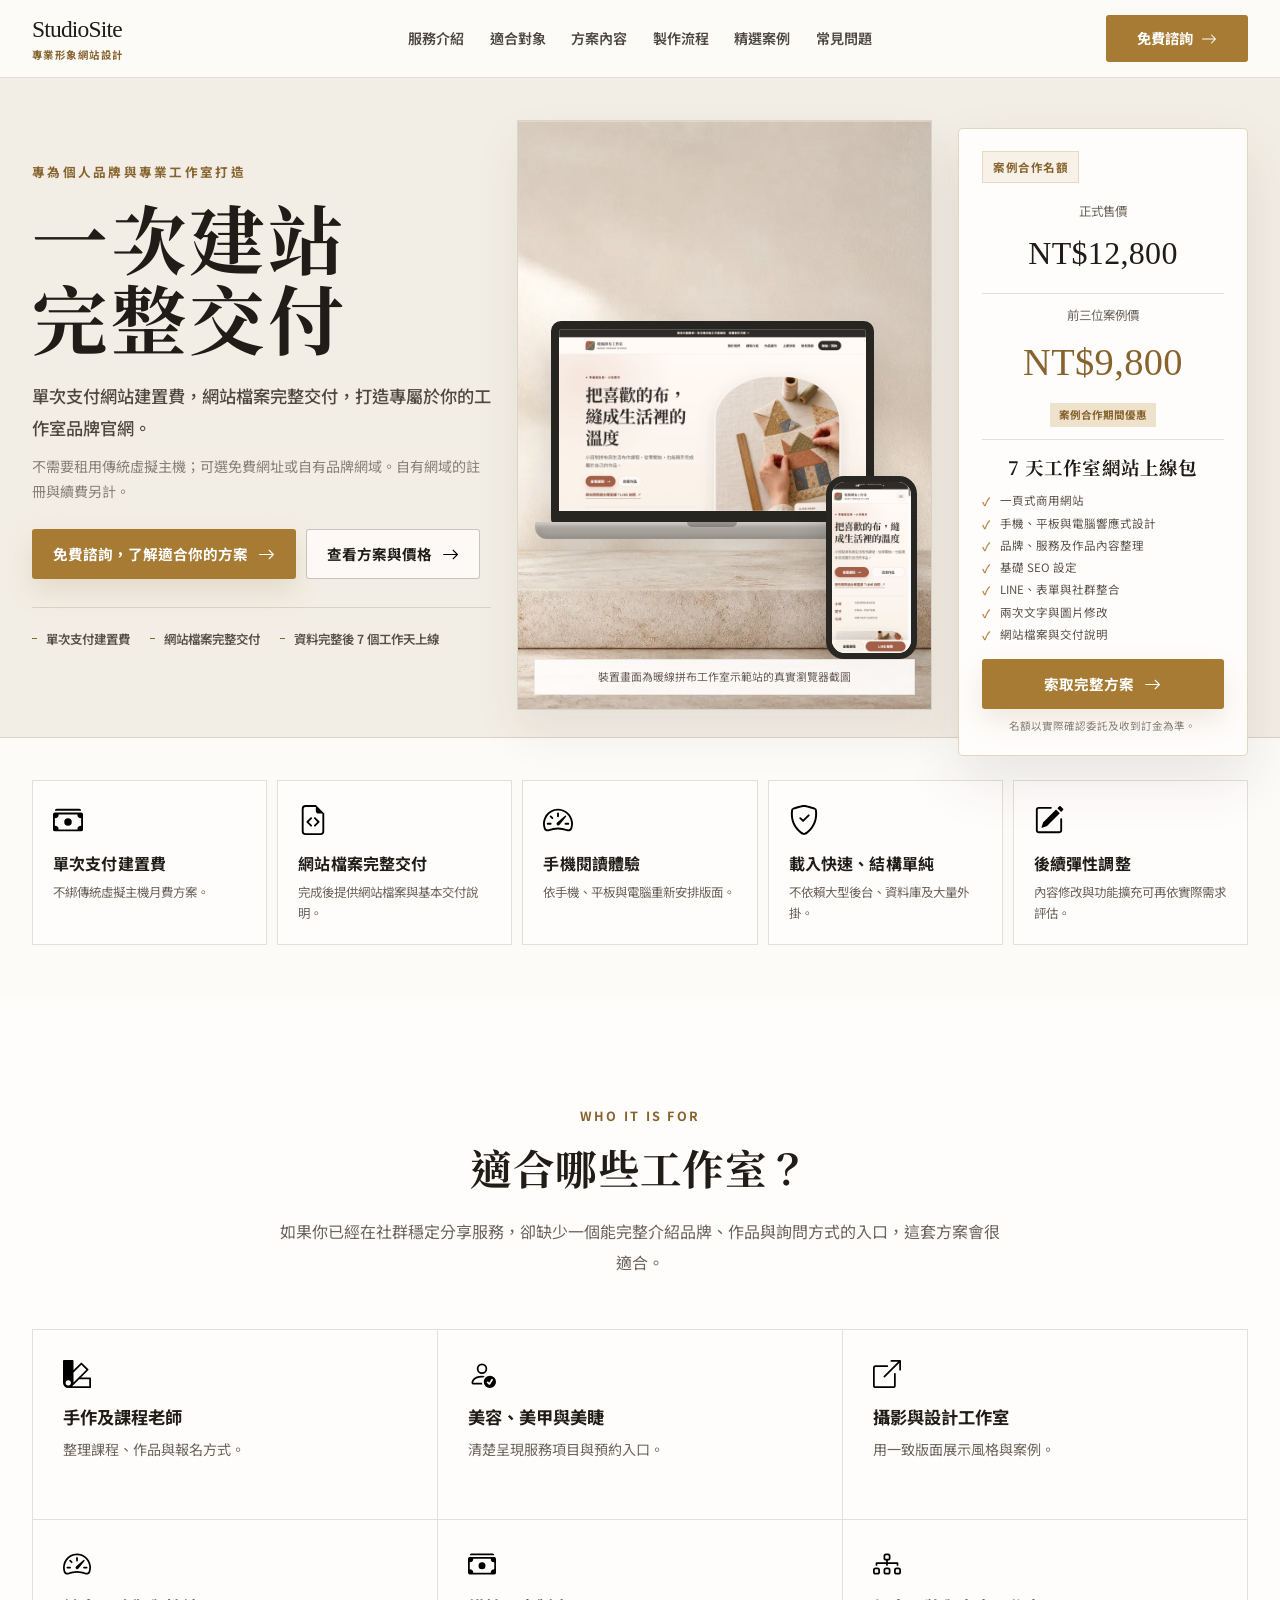
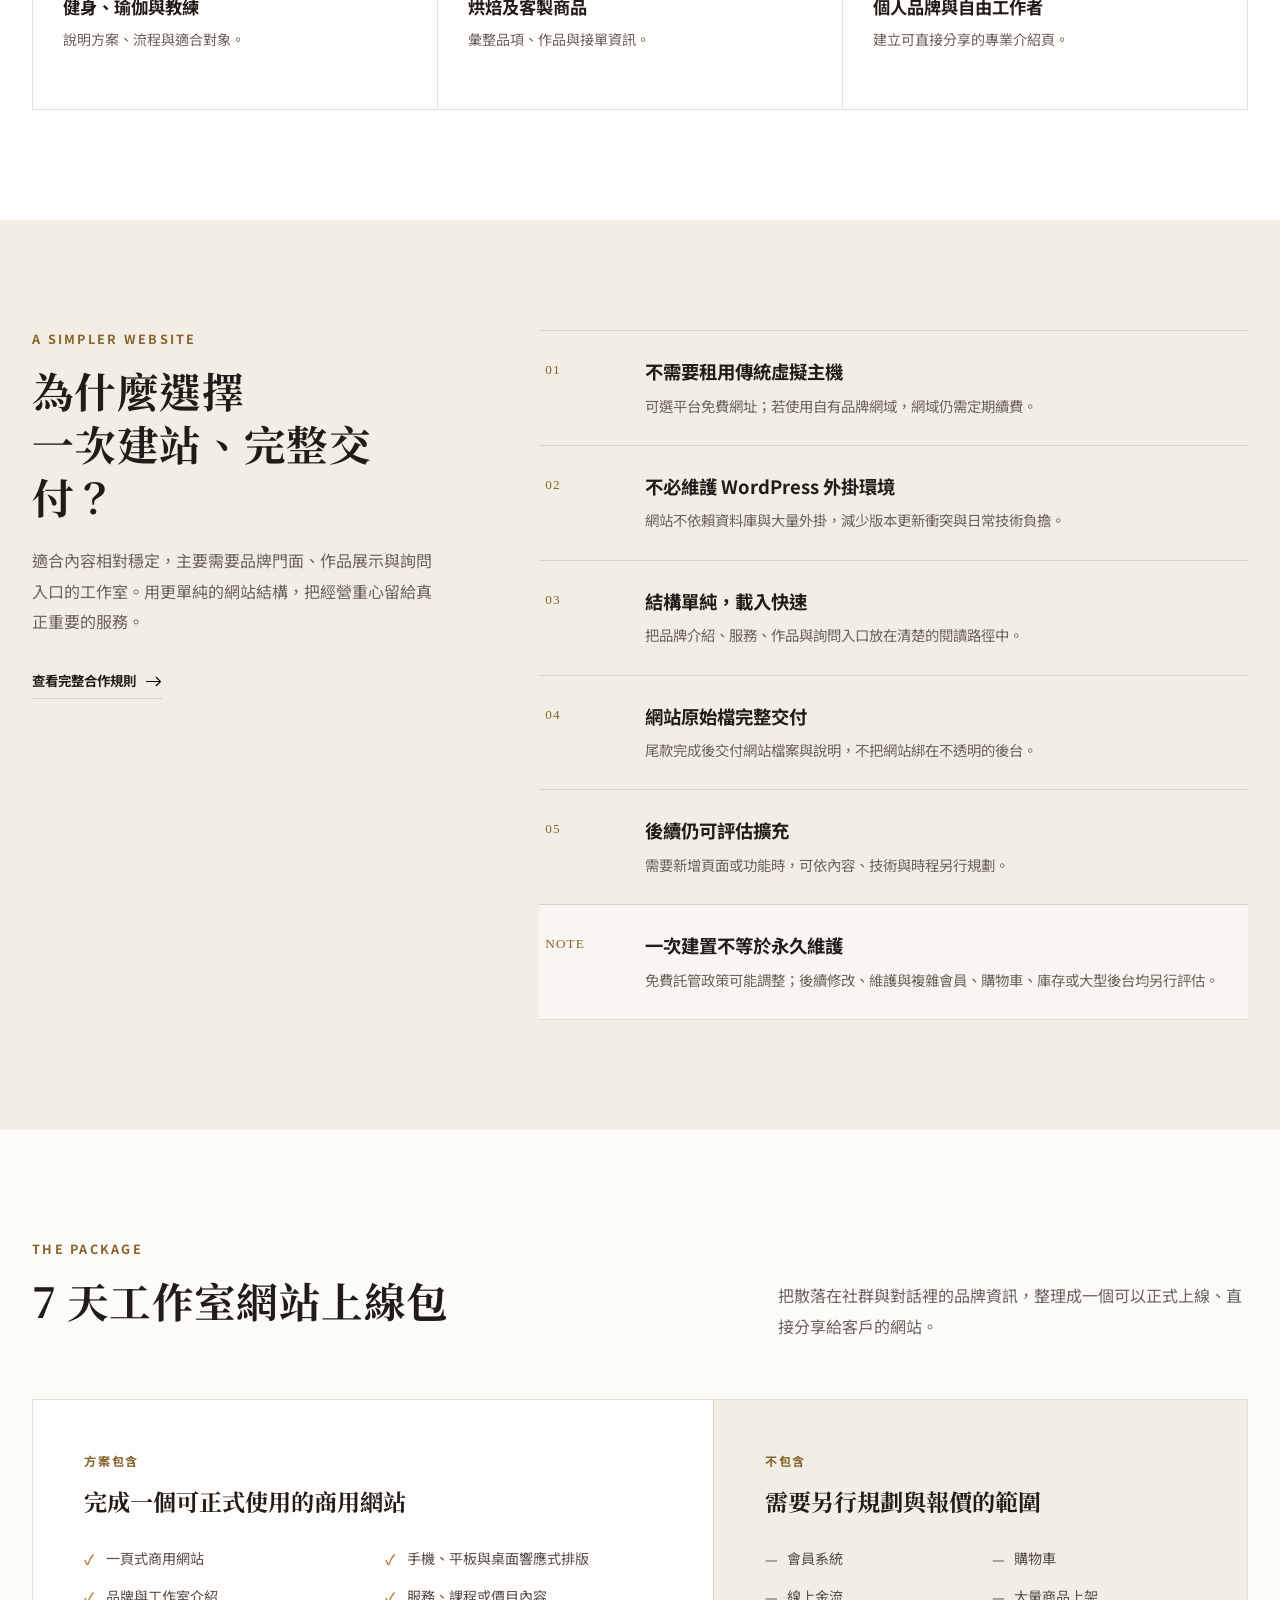
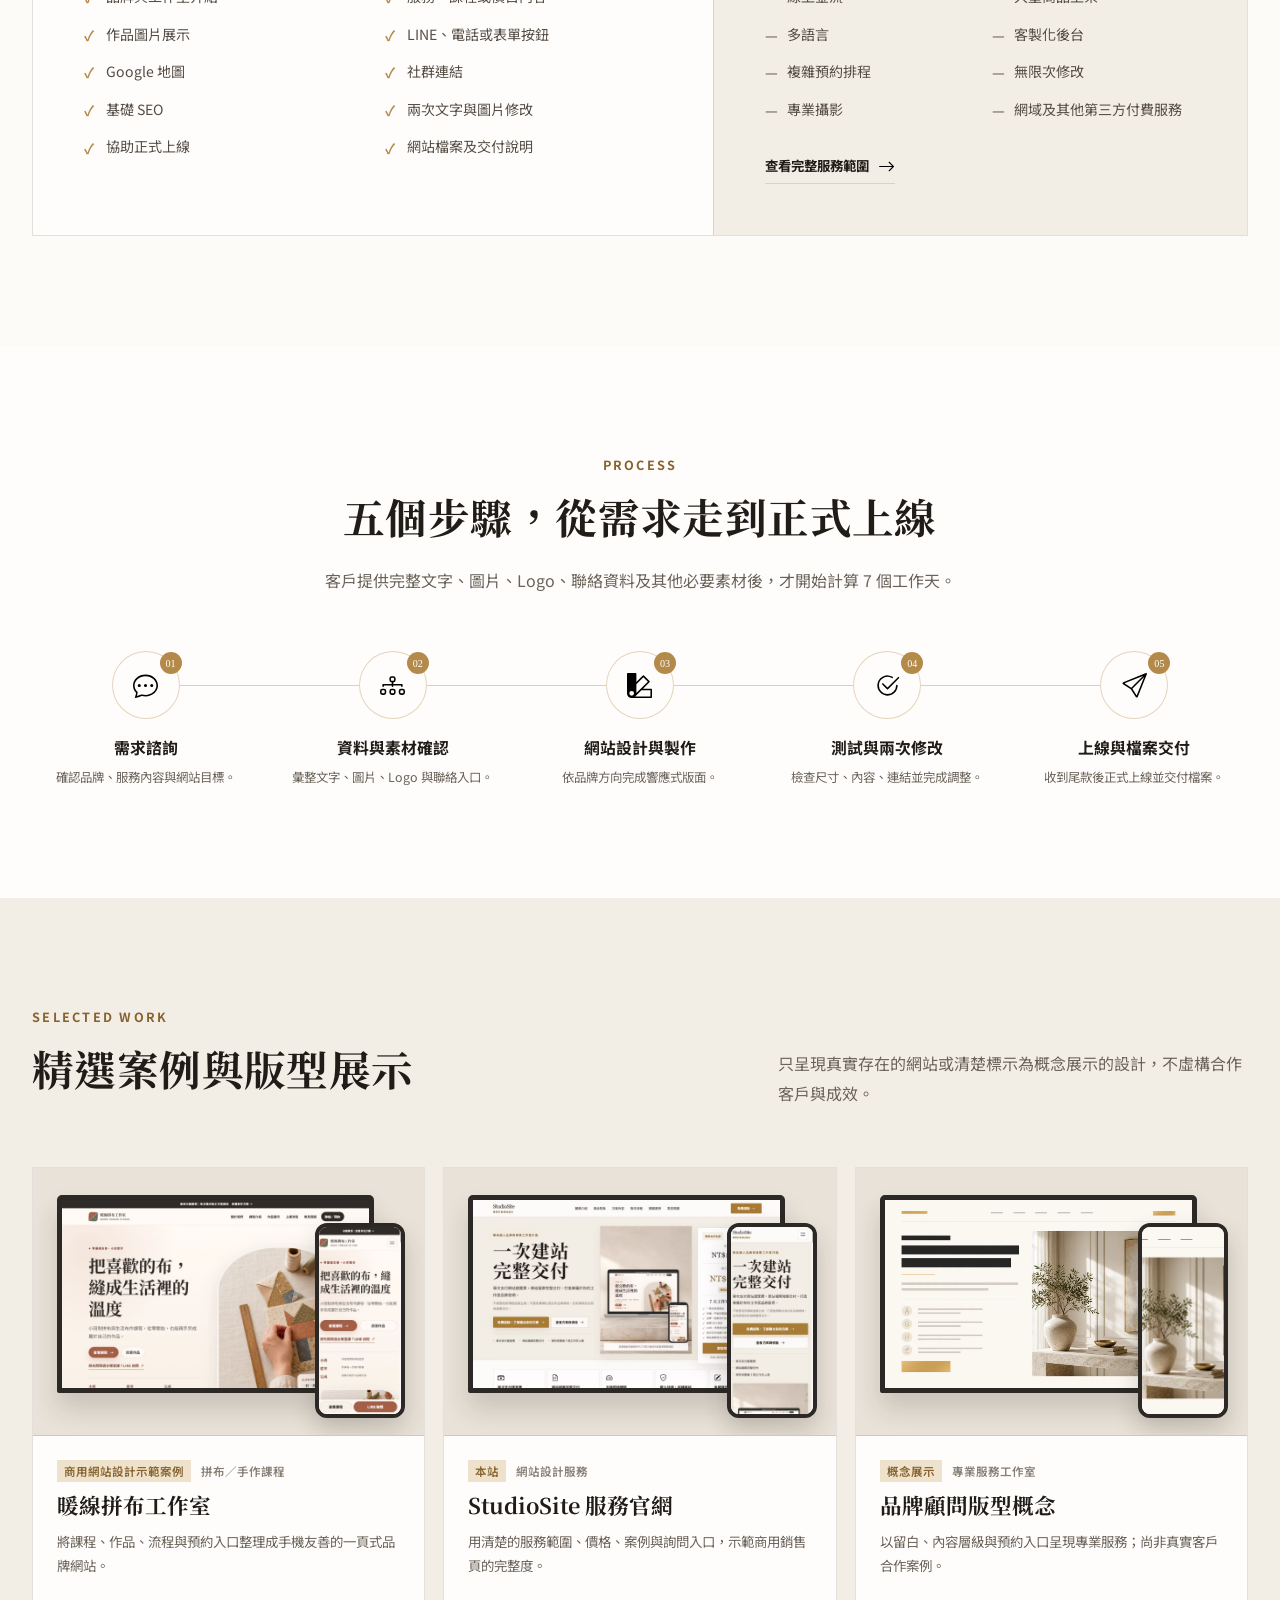
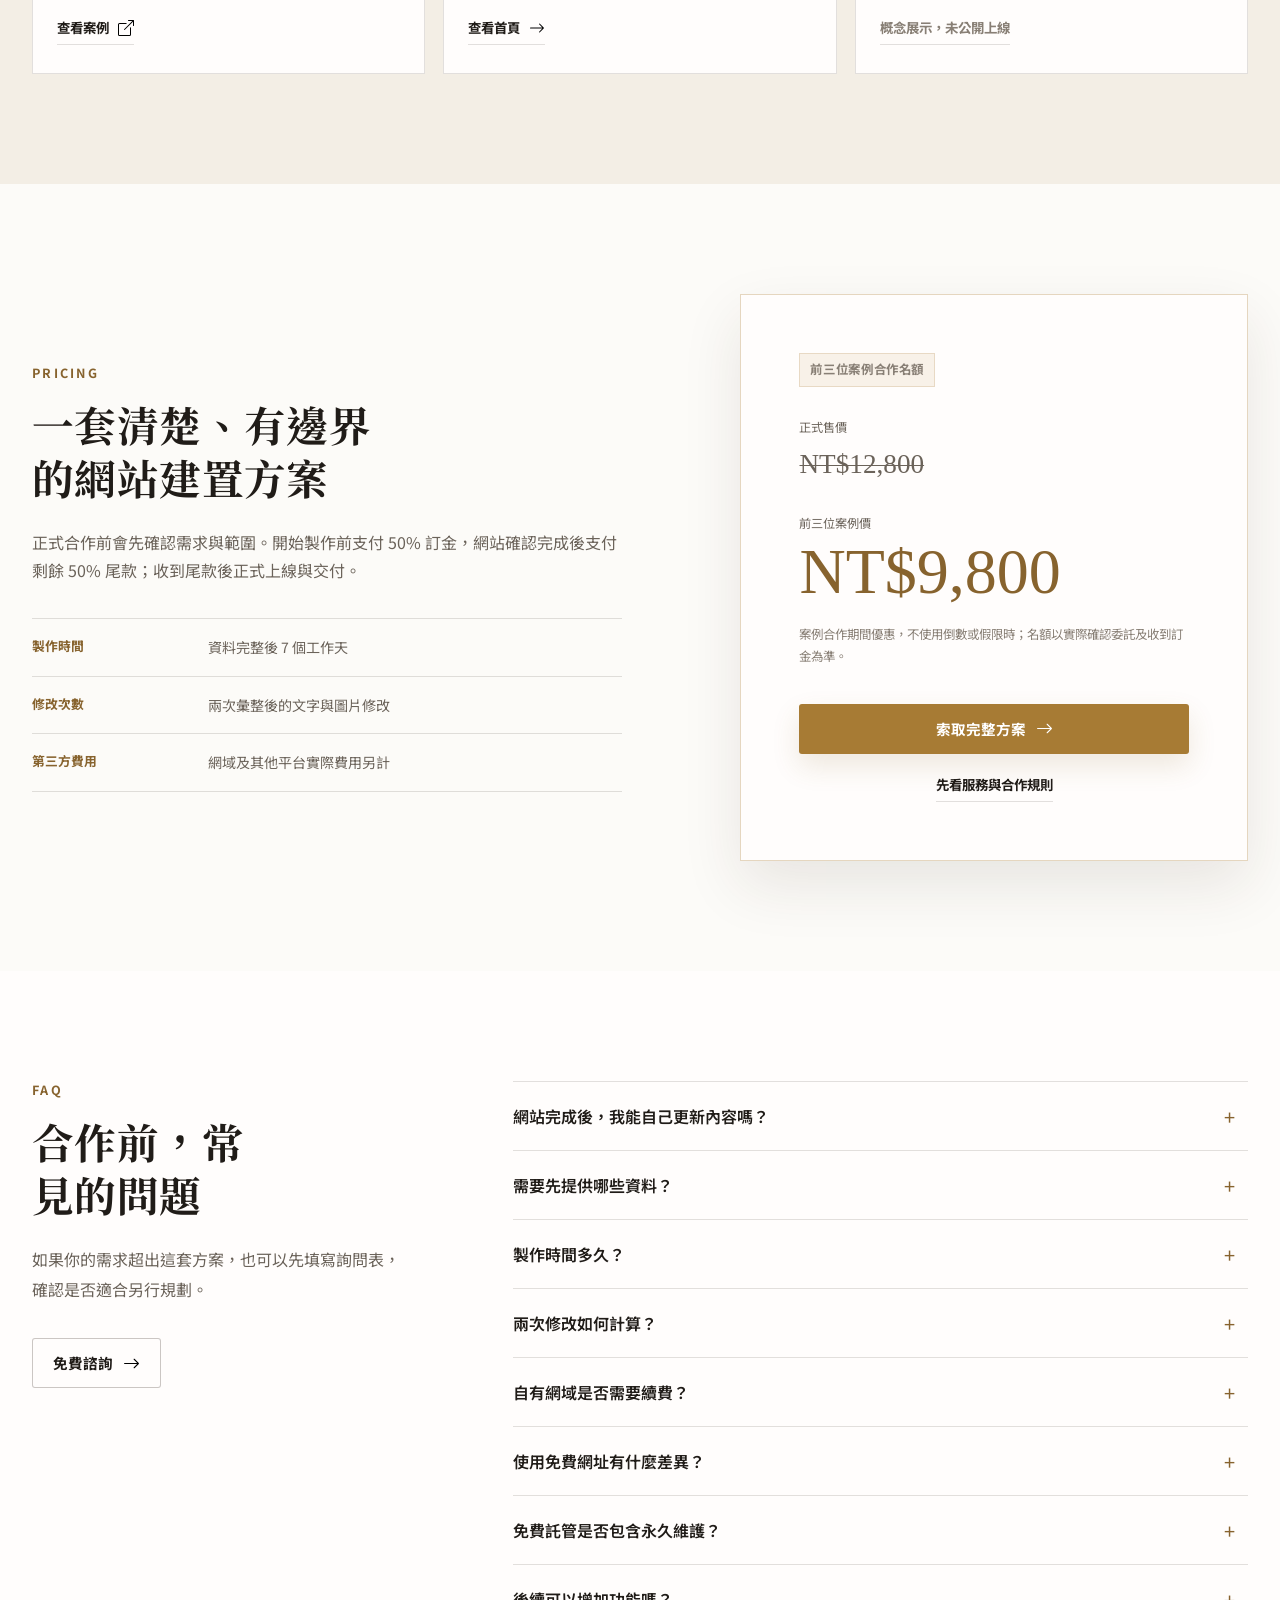
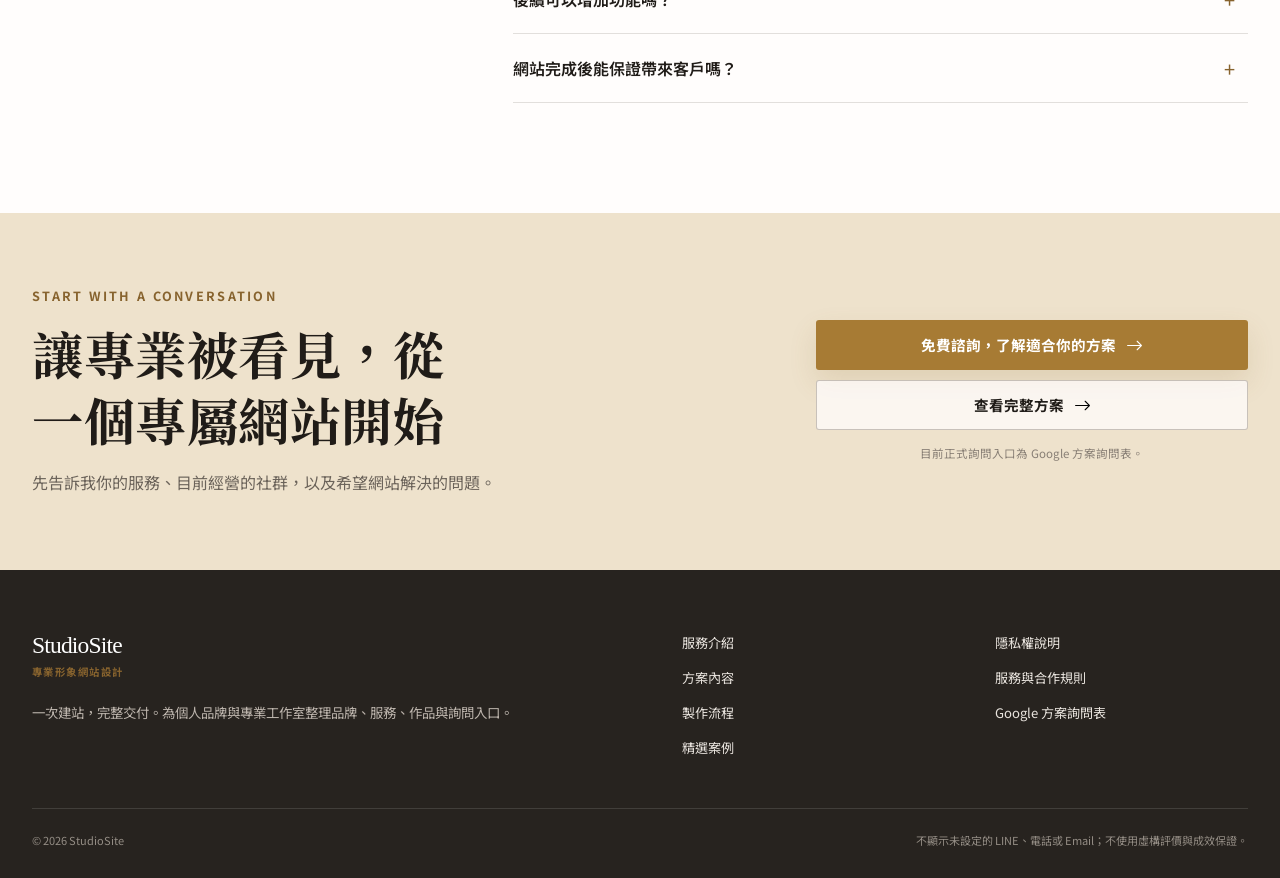
==== index.html @ d6de7cef "重製 StudioSite v2 銷售頁視覺與文案" ====
<!doctype html>
<html lang="zh-Hant">
<head>
  <meta charset="utf-8">
  <meta name="viewport" content="width=device-width, initial-scale=1">
  <meta name="theme-color" content="#fcfbf8">
  <meta name="description" content="單次支付網站建置費，提供手機友善的一頁式工作室品牌網站、完整網站檔案、基礎 SEO、LINE 與表單整合。">
  <meta name="robots" content="index, follow">
  <meta property="og:type" content="website">
  <meta property="og:locale" content="zh_TW">
  <meta property="og:site_name" content="StudioSite 專業形象網站設計">
  <meta property="og:title" content="一次建站，完整交付｜工作室品牌網站製作">
  <meta property="og:description" content="單次支付網站建置費，提供手機友善的一頁式工作室品牌網站、完整網站檔案、基礎 SEO、LINE 與表單整合。">
  <meta property="og:url" content="https://gavin1424.github.io/">
  <meta property="og:image" content="https://gavin1424.github.io/assets/service-og.webp">
  <meta property="og:image:alt" content="StudioSite 一次建站、完整交付的工作室品牌網站製作方案">
  <meta name="twitter:card" content="summary_large_image">
  <meta name="twitter:title" content="一次建站，完整交付｜工作室品牌網站製作">
  <meta name="twitter:description" content="手機友善的一頁式工作室品牌網站，包含完整網站檔案、基礎 SEO、LINE 與表單整合。">
  <meta name="twitter:image" content="https://gavin1424.github.io/assets/service-og.webp">
  <link rel="canonical" href="https://gavin1424.github.io/">
  <link rel="icon" href="favicon.svg" type="image/svg+xml">
  <link rel="preconnect" href="https://fonts.googleapis.com">
  <link rel="preconnect" href="https://fonts.gstatic.com" crossorigin>
  <link href="https://fonts.googleapis.com/css2?family=Noto+Sans+TC:wght@400;500;600;700&family=Noto+Serif+TC:wght@600;700;800&display=swap" rel="stylesheet">
  <script>document.documentElement.classList.add("js");</script>
  <link rel="stylesheet" href="styles.css">
  <title>一次建站，完整交付｜工作室品牌網站製作</title>
  <script type="application/ld+json" data-structured-data>
  {
    "@context": "https://schema.org",
    "@type": "Service",
    "name": "7 天工作室網站上線包",
    "url": "https://gavin1424.github.io/",
    "description": "單次支付網站建置費，提供手機友善的一頁式工作室品牌網站、完整網站檔案、基礎 SEO、LINE 與表單整合。",
    "areaServed": "TW",
    "provider": {
      "@type": "Organization",
      "name": "StudioSite"
    },
    "offers": [
      {
        "@type": "Offer",
        "priceCurrency": "TWD",
        "price": "12800",
        "description": "正式售價"
      },
      {
        "@type": "Offer",
        "priceCurrency": "TWD",
        "price": "9800",
        "description": "前三位案例合作價，名額以實際確認委託及收到訂金為準"
      }
    ]
  }
  </script>
</head>
<body class="service-page" data-page="service">
  <a class="skip-link" href="#main-content">跳到主要內容</a>

  <header class="site-header" data-site-header>
    <div class="container header-inner">
      <a class="wordmark" href="#top" aria-label="StudioSite 首頁">
        <strong>StudioSite</strong>
        <span>專業形象網站設計</span>
      </a>

      <button class="menu-toggle" type="button" aria-expanded="false" aria-controls="site-menu" data-menu-toggle>
        <span class="menu-icon" aria-hidden="true"><i></i><i></i><i></i></span>
        <span class="sr-only">開啟選單</span>
      </button>

      <nav class="site-nav" id="site-menu" aria-label="主要導覽" data-site-menu>
        <a href="#service">服務介紹</a>
        <a href="#fit">適合對象</a>
        <a href="#package">方案內容</a>
        <a href="#process">製作流程</a>
        <a href="#cases">精選案例</a>
        <a href="#faq">常見問題</a>
        <a class="nav-menu-contact" href="#" data-service-contact>免費諮詢</a>
      </nav>

      <a class="nav-contact" href="#" data-service-contact>
        免費諮詢
        <img src="assets/icons/arrow-right.svg" alt="" width="16" height="16" aria-hidden="true">
      </a>
    </div>
  </header>

  <main id="main-content">
    <section class="hero" id="top" aria-labelledby="hero-title">
      <div class="container hero-grid">
        <div class="hero-copy">
          <p class="eyebrow reveal hero-sequence" style="--delay: 40ms">專為個人品牌與專業工作室打造</p>
          <h1 id="hero-title" class="reveal hero-sequence" style="--delay: 120ms">
            一次建站<br>
            完整交付
          </h1>
          <p class="hero-lead reveal hero-sequence" style="--delay: 200ms">
            單次支付網站建置費，網站檔案完整交付，打造專屬於你的工作室品牌官網。
          </p>
          <p class="hero-note reveal hero-sequence" style="--delay: 240ms">
            不需要租用傳統虛擬主機；可選免費網址或自有品牌網域。自有網域的註冊與續費另計。
          </p>
          <div class="hero-actions reveal hero-sequence" style="--delay: 300ms">
            <a class="button button-primary" href="#" data-service-contact>
              免費諮詢，了解適合你的方案
              <img src="assets/icons/arrow-right.svg" alt="" width="17" height="17" aria-hidden="true">
            </a>
            <a class="button button-secondary" href="#pricing">
              查看方案與價格
              <img src="assets/icons/arrow-right.svg" alt="" width="17" height="17" aria-hidden="true">
            </a>
          </div>
          <ul class="hero-points reveal hero-sequence" style="--delay: 360ms" aria-label="方案重點">
            <li>單次支付建置費</li>
            <li>網站檔案完整交付</li>
            <li>資料完整後 7 個工作天上線</li>
          </ul>
        </div>

        <figure class="hero-visual reveal hero-visual-enter" data-parallax>
          <img
            class="hero-scene"
            src="assets/hero-scene-v2.webp"
            alt=""
            width="1536"
            height="1024"
            fetchpriority="high"
            decoding="async"
            aria-hidden="true"
          >
          <div class="device-stage" aria-label="暖線拼布工作室示範網站的桌面與手機畫面">
            <div class="laptop" aria-hidden="true">
              <div class="laptop-screen">
                <img src="assets/warm-thread-desktop.webp" alt="" width="1440" height="900" decoding="async">
              </div>
              <div class="laptop-base"></div>
            </div>
            <div class="phone" aria-hidden="true">
              <div class="phone-screen">
                <img src="assets/warm-thread-mobile.webp" alt="" width="390" height="844" decoding="async">
              </div>
            </div>
          </div>
          <figcaption>裝置畫面為暖線拼布工作室示範站的真實瀏覽器截圖</figcaption>
        </figure>

        <aside class="price-card reveal price-card-enter" aria-labelledby="hero-price-title">
          <p class="price-badge">案例合作名額</p>
          <div class="formal-price">
            <span>正式售價</span>
            <strong data-config="service.formalPrice">NT$12,800</strong>
          </div>
          <div class="case-price">
            <span>前三位案例價</span>
            <strong data-config="service.casePrice">NT$9,800</strong>
            <small>案例合作期間優惠</small>
          </div>
          <h2 id="hero-price-title">7 天工作室網站上線包</h2>
          <ul class="price-features">
            <li>一頁式商用網站</li>
            <li>手機、平板與電腦響應式設計</li>
            <li>品牌、服務及作品內容整理</li>
            <li>基礎 SEO 設定</li>
            <li>LINE、表單與社群整合</li>
            <li>兩次文字與圖片修改</li>
            <li>網站檔案與交付說明</li>
          </ul>
          <a class="button button-primary button-full" href="#" data-service-contact>
            索取完整方案
            <img src="assets/icons/arrow-right.svg" alt="" width="17" height="17" aria-hidden="true">
          </a>
          <p class="price-note">名額以實際確認委託及收到訂金為準。</p>
        </aside>
      </div>
    </section>

    <section class="advantages" aria-labelledby="advantages-title">
      <div class="container">
        <div class="visually-hidden" id="advantages-title">五項服務優勢</div>
        <div class="advantage-grid">
          <article class="advantage reveal" style="--delay: 0ms">
            <img src="assets/icons/cash-stack.svg" alt="" width="30" height="30" aria-hidden="true">
            <h2>單次支付建置費</h2>
            <p>不綁傳統虛擬主機月費方案。</p>
          </article>
          <article class="advantage reveal" style="--delay: 60ms">
            <img src="assets/icons/file-earmark-code.svg" alt="" width="30" height="30" aria-hidden="true">
            <h2>網站檔案完整交付</h2>
            <p>完成後提供網站檔案與基本交付說明。</p>
          </article>
          <article class="advantage reveal" style="--delay: 120ms">
            <img src="assets/icons/speedometer2.svg" alt="" width="30" height="30" aria-hidden="true">
            <h2>手機閱讀體驗</h2>
            <p>依手機、平板與電腦重新安排版面。</p>
          </article>
          <article class="advantage reveal" style="--delay: 180ms">
            <img src="assets/icons/shield-check.svg" alt="" width="30" height="30" aria-hidden="true">
            <h2>載入快速、結構單純</h2>
            <p>不依賴大型後台、資料庫及大量外掛。</p>
          </article>
          <article class="advantage reveal" style="--delay: 240ms">
            <img src="assets/icons/pencil-square.svg" alt="" width="30" height="30" aria-hidden="true">
            <h2>後續彈性調整</h2>
            <p>內容修改與功能擴充可再依實際需求評估。</p>
          </article>
        </div>
      </div>
    </section>

    <section class="section fit-section" id="fit" aria-labelledby="fit-title">
      <div class="container">
        <div class="section-heading centered reveal">
          <p class="eyebrow">WHO IT IS FOR</p>
          <h2 id="fit-title">適合哪些工作室？</h2>
          <p>如果你已經在社群穩定分享服務，卻缺少一個能完整介紹品牌、作品與詢問方式的入口，這套方案會很適合。</p>
        </div>
        <div class="fit-grid">
          <article class="fit-item reveal">
            <img src="assets/icons/palette2.svg" alt="" width="28" height="28" aria-hidden="true">
            <h3>手作及課程老師</h3>
            <p>整理課程、作品與報名方式。</p>
          </article>
          <article class="fit-item reveal">
            <img src="assets/icons/person-check.svg" alt="" width="28" height="28" aria-hidden="true">
            <h3>美容、美甲與美睫</h3>
            <p>清楚呈現服務項目與預約入口。</p>
          </article>
          <article class="fit-item reveal">
            <img src="assets/icons/box-arrow-up-right.svg" alt="" width="28" height="28" aria-hidden="true">
            <h3>攝影與設計工作室</h3>
            <p>用一致版面展示風格與案例。</p>
          </article>
          <article class="fit-item reveal">
            <img src="assets/icons/speedometer2.svg" alt="" width="28" height="28" aria-hidden="true">
            <h3>健身、瑜伽與教練</h3>
            <p>說明方案、流程與適合對象。</p>
          </article>
          <article class="fit-item reveal">
            <img src="assets/icons/cash-stack.svg" alt="" width="28" height="28" aria-hidden="true">
            <h3>烘焙及客製商品</h3>
            <p>彙整品項、作品與接單資訊。</p>
          </article>
          <article class="fit-item reveal">
            <img src="assets/icons/diagram-3.svg" alt="" width="28" height="28" aria-hidden="true">
            <h3>個人品牌與自由工作者</h3>
            <p>建立可直接分享的專業介紹頁。</p>
          </article>
        </div>
      </div>
    </section>

    <section class="section why-section" id="service" aria-labelledby="why-title">
      <div class="container why-layout">
        <div class="section-heading reveal">
          <p class="eyebrow">A SIMPLER WEBSITE</p>
          <h2 id="why-title">為什麼選擇<br>一次建站、完整交付？</h2>
          <p>適合內容相對穩定，主要需要品牌門面、作品展示與詢問入口的工作室。用更單純的網站結構，把經營重心留給真正重要的服務。</p>
          <a class="text-link" href="service-rules.html">
            查看完整合作規則
            <img src="assets/icons/arrow-right.svg" alt="" width="17" height="17" aria-hidden="true">
          </a>
        </div>
        <div class="reason-list">
          <article class="reason-item reveal">
            <span>01</span>
            <div><h3>不需要租用傳統虛擬主機</h3><p>可選平台免費網址；若使用自有品牌網域，網域仍需定期續費。</p></div>
          </article>
          <article class="reason-item reveal">
            <span>02</span>
            <div><h3>不必維護 WordPress 外掛環境</h3><p>網站不依賴資料庫與大量外掛，減少版本更新衝突與日常技術負擔。</p></div>
          </article>
          <article class="reason-item reveal">
            <span>03</span>
            <div><h3>結構單純，載入快速</h3><p>把品牌介紹、服務、作品與詢問入口放在清楚的閱讀路徑中。</p></div>
          </article>
          <article class="reason-item reveal">
            <span>04</span>
            <div><h3>網站原始檔完整交付</h3><p>尾款完成後交付網站檔案與說明，不把網站綁在不透明的後台。</p></div>
          </article>
          <article class="reason-item reveal">
            <span>05</span>
            <div><h3>後續仍可評估擴充</h3><p>需要新增頁面或功能時，可依內容、技術與時程另行規劃。</p></div>
          </article>
          <article class="reason-item reason-caveat reveal">
            <span>NOTE</span>
            <div><h3>一次建置不等於永久維護</h3><p>免費託管政策可能調整；後續修改、維護與複雜會員、購物車、庫存或大型後台均另行評估。</p></div>
          </article>
        </div>
      </div>
    </section>

    <section class="section package-section" id="package" aria-labelledby="package-title">
      <div class="container">
        <div class="section-heading-row">
          <div class="reveal">
            <p class="eyebrow">THE PACKAGE</p>
            <h2 id="package-title">7 天工作室網站上線包</h2>
          </div>
          <p class="reveal">把散落在社群與對話裡的品牌資訊，整理成一個可以正式上線、直接分享給客戶的網站。</p>
        </div>

        <div class="scope-grid">
          <article class="scope-panel included reveal">
            <p class="scope-kicker">方案包含</p>
            <h3>完成一個可正式使用的商用網站</h3>
            <ul class="scope-list">
              <li>一頁式商用網站</li>
              <li>手機、平板與桌面響應式排版</li>
              <li>品牌與工作室介紹</li>
              <li>服務、課程或價目內容</li>
              <li>作品圖片展示</li>
              <li>LINE、電話或表單按鈕</li>
              <li>Google 地圖</li>
              <li>社群連結</li>
              <li>基礎 SEO</li>
              <li>兩次文字與圖片修改</li>
              <li>協助正式上線</li>
              <li>網站檔案及交付說明</li>
            </ul>
          </article>
          <article class="scope-panel excluded reveal">
            <p class="scope-kicker">不包含</p>
            <h3>需要另行規劃與報價的範圍</h3>
            <ul class="scope-list">
              <li>會員系統</li>
              <li>購物車</li>
              <li>線上金流</li>
              <li>大量商品上架</li>
              <li>多語言</li>
              <li>客製化後台</li>
              <li>複雜預約排程</li>
              <li>無限次修改</li>
              <li>專業攝影</li>
              <li>網域及其他第三方付費服務</li>
            </ul>
            <a class="text-link" href="service-rules.html">
              查看完整服務範圍
              <img src="assets/icons/arrow-right.svg" alt="" width="17" height="17" aria-hidden="true">
            </a>
          </article>
        </div>
      </div>
    </section>

    <section class="section process-section" id="process" aria-labelledby="process-title">
      <div class="container">
        <div class="section-heading centered reveal">
          <p class="eyebrow">PROCESS</p>
          <h2 id="process-title">五個步驟，從需求走到正式上線</h2>
          <p>客戶提供完整文字、圖片、Logo、聯絡資料及其他必要素材後，才開始計算 7 個工作天。</p>
        </div>
        <ol class="process-list">
          <li class="reveal" style="--delay: 0ms">
            <div class="step-mark"><span>01</span><img src="assets/icons/chat-dots.svg" alt="" width="25" height="25" aria-hidden="true"></div>
            <h3>需求諮詢</h3>
            <p>確認品牌、服務內容與網站目標。</p>
          </li>
          <li class="reveal" style="--delay: 70ms">
            <div class="step-mark"><span>02</span><img src="assets/icons/diagram-3.svg" alt="" width="25" height="25" aria-hidden="true"></div>
            <h3>資料與素材確認</h3>
            <p>彙整文字、圖片、Logo 與聯絡入口。</p>
          </li>
          <li class="reveal" style="--delay: 140ms">
            <div class="step-mark"><span>03</span><img src="assets/icons/palette2.svg" alt="" width="25" height="25" aria-hidden="true"></div>
            <h3>網站設計與製作</h3>
            <p>依品牌方向完成響應式版面。</p>
          </li>
          <li class="reveal" style="--delay: 210ms">
            <div class="step-mark"><span>04</span><img src="assets/icons/check2-circle.svg" alt="" width="25" height="25" aria-hidden="true"></div>
            <h3>測試與兩次修改</h3>
            <p>檢查尺寸、內容、連結並完成調整。</p>
          </li>
          <li class="reveal" style="--delay: 280ms">
            <div class="step-mark"><span>05</span><img src="assets/icons/send.svg" alt="" width="25" height="25" aria-hidden="true"></div>
            <h3>上線與檔案交付</h3>
            <p>收到尾款後正式上線並交付檔案。</p>
          </li>
        </ol>
      </div>
    </section>

    <section class="section cases-section" id="cases" aria-labelledby="cases-title">
      <div class="container">
        <div class="section-heading-row">
          <div class="reveal">
            <p class="eyebrow">SELECTED WORK</p>
            <h2 id="cases-title">精選案例與版型展示</h2>
          </div>
          <p class="reveal">只呈現真實存在的網站或清楚標示為概念展示的設計，不虛構合作客戶與成效。</p>
        </div>
        <div class="case-grid">
          <article class="case-card reveal">
            <a class="case-media" href="https://gavin1424.github.io/warm-thread-patchwork-demo/" target="_blank" rel="noopener" aria-label="查看暖線拼布工作室示範網站">
              <span class="case-desktop">
                <img src="assets/warm-thread-desktop.webp" alt="暖線拼布工作室示範網站桌面首頁" width="1440" height="900" loading="lazy" decoding="async">
              </span>
              <span class="case-phone">
                <img src="assets/warm-thread-mobile.webp" alt="暖線拼布工作室示範網站手機首頁" width="390" height="844" loading="lazy" decoding="async">
              </span>
            </a>
            <div class="case-copy">
              <p><span>商用網站設計示範案例</span> 拼布／手作課程</p>
              <h3>暖線拼布工作室</h3>
              <p>將課程、作品、流程與預約入口整理成手機友善的一頁式品牌網站。</p>
              <a class="text-link" href="https://gavin1424.github.io/warm-thread-patchwork-demo/" target="_blank" rel="noopener">
                查看案例
                <img src="assets/icons/box-arrow-up-right.svg" alt="" width="16" height="16" aria-hidden="true">
              </a>
            </div>
          </article>

          <article class="case-card reveal" style="--delay: 80ms">
            <a class="case-media" href="#top" aria-label="返回 StudioSite 首頁">
              <span class="case-desktop">
                <img src="assets/case-studiosite-desktop.webp" alt="StudioSite 網站製作服務頁桌面首頁" width="1440" height="900" loading="lazy" decoding="async">
              </span>
              <span class="case-phone">
                <img src="assets/case-studiosite-mobile.webp" alt="StudioSite 網站製作服務頁手機首頁" width="390" height="844" loading="lazy" decoding="async">
              </span>
            </a>
            <div class="case-copy">
              <p><span>本站</span> 網站設計服務</p>
              <h3>StudioSite 服務官網</h3>
              <p>用清楚的服務範圍、價格、案例與詢問入口，示範商用銷售頁的完整度。</p>
              <a class="text-link" href="#top">
                查看首頁
                <img src="assets/icons/arrow-right.svg" alt="" width="16" height="16" aria-hidden="true">
              </a>
            </div>
          </article>

          <article class="case-card reveal" style="--delay: 160ms">
            <div class="case-media concept-media" aria-label="專業服務工作室概念展示">
              <span class="case-desktop">
                <img src="assets/case-concept-studio.webp" alt="專業服務工作室概念版型桌面展示" width="1200" height="750" loading="lazy" decoding="async">
              </span>
              <span class="case-phone">
                <img src="assets/case-concept-studio.webp" alt="專業服務工作室概念版型手機構圖展示" width="1200" height="750" loading="lazy" decoding="async">
              </span>
            </div>
            <div class="case-copy">
              <p><span>概念展示</span> 專業服務工作室</p>
              <h3>品牌顧問版型概念</h3>
              <p>以留白、內容層級與預約入口呈現專業服務；尚非真實客戶合作案例。</p>
              <span class="text-link muted-link">概念展示，未公開上線</span>
            </div>
          </article>
        </div>
      </div>
    </section>

    <section class="section pricing-section" id="pricing" aria-labelledby="pricing-title">
      <div class="container pricing-layout">
        <div class="pricing-copy reveal">
          <p class="eyebrow">PRICING</p>
          <h2 id="pricing-title">一套清楚、有邊界的網站建置方案</h2>
          <p>正式合作前會先確認需求與範圍。開始製作前支付 50% 訂金，網站確認完成後支付剩餘 50% 尾款；收到尾款後正式上線與交付。</p>
          <dl class="pricing-facts">
            <div><dt>製作時間</dt><dd>資料完整後 7 個工作天</dd></div>
            <div><dt>修改次數</dt><dd>兩次彙整後的文字與圖片修改</dd></div>
            <div><dt>第三方費用</dt><dd>網域及其他平台實際費用另計</dd></div>
          </dl>
        </div>
        <article class="pricing-card reveal">
          <div>
            <p class="price-badge">前三位案例合作名額</p>
            <span class="pricing-label">正式售價</span>
            <s data-config="service.formalPrice">NT$12,800</s>
            <span class="pricing-label">前三位案例價</span>
            <strong data-config="service.casePrice">NT$9,800</strong>
            <p>案例合作期間優惠，不使用倒數或假限時；名額以實際確認委託及收到訂金為準。</p>
          </div>
          <div class="pricing-actions">
            <a class="button button-primary button-full" href="#" data-service-contact>
              索取完整方案
              <img src="assets/icons/arrow-right.svg" alt="" width="17" height="17" aria-hidden="true">
            </a>
            <a class="text-link" href="service-rules.html">先看服務與合作規則</a>
          </div>
        </article>
      </div>
    </section>

    <section class="section faq-section" id="faq" aria-labelledby="faq-title">
      <div class="container faq-layout">
        <div class="section-heading reveal">
          <p class="eyebrow">FAQ</p>
          <h2 id="faq-title">合作前，常見的問題</h2>
          <p>如果你的需求超出這套方案，也可以先填寫詢問表，確認是否適合另行規劃。</p>
          <a class="button button-secondary" href="#" data-service-contact>
            免費諮詢
            <img src="assets/icons/arrow-right.svg" alt="" width="17" height="17" aria-hidden="true">
          </a>
        </div>
        <div class="faq-list">
          <details class="faq-item reveal">
            <summary><span>網站完成後，我能自己更新內容嗎？</span><span class="faq-symbol" aria-hidden="true">+</span></summary>
            <div class="faq-answer"><p>可以先依更新頻率與內容類型評估。單純文字與圖片會提供基本替換說明；需要代為更新、新增版面或調整功能時，可使用單次修改或維護方案。</p></div>
          </details>
          <details class="faq-item reveal">
            <summary><span>需要先提供哪些資料？</span><span class="faq-symbol" aria-hidden="true">+</span></summary>
            <div class="faq-answer"><p>需要品牌介紹、服務或課程、價格呈現方式、作品圖片、Logo、聯絡方式、社群連結與希望網站解決的問題。資料完整後才開始計算製作期。</p></div>
          </details>
          <details class="faq-item reveal">
            <summary><span>製作時間多久？</span><span class="faq-symbol" aria-hidden="true">+</span></summary>
            <div class="faq-answer"><p>收到完整必要素材後開始計算 7 個工作天。客戶延遲提供或確認資料的時間，不列入製作期限。</p></div>
          </details>
          <details class="faq-item reveal">
            <summary><span>兩次修改如何計算？</span><span class="faq-symbol" aria-hidden="true">+</span></summary>
            <div class="faq-answer"><p>每次由客戶整理並一次提供一份文字與圖片修改清單，完成該批內容後視為一次。新增區塊、改變已確認的網站結構或超過兩次，會另行報價。</p></div>
          </details>
          <details class="faq-item reveal">
            <summary><span>自有網域是否需要續費？</span><span class="faq-symbol" aria-hidden="true">+</span></summary>
            <div class="faq-answer"><p>需要。自有品牌網域屬於第三方服務，仍需依註冊商價格定期續費；費用不包含在網站一次建置費中。</p></div>
          </details>
          <details class="faq-item reveal">
            <summary><span>使用免費網址有什麼差異？</span><span class="faq-symbol" aria-hidden="true">+</span></summary>
            <div class="faq-answer"><p>免費網址不需另外註冊品牌網域，但網址會帶有平台名稱。自有網域較能強化品牌辨識，兩者都能依實際條件串接網站。</p></div>
          </details>
          <details class="faq-item reveal">
            <summary><span>免費託管是否包含永久維護？</span><span class="faq-symbol" aria-hidden="true">+</span></summary>
            <div class="faq-answer"><p>不包含。免費託管是平台提供的服務方式，不等於永久維護、免費修改或永遠不會停機；平台政策變更與後續維護會另行評估。</p></div>
          </details>
          <details class="faq-item reveal">
            <summary><span>後續可以增加功能嗎？</span><span class="faq-symbol" aria-hidden="true">+</span></summary>
            <div class="faq-answer"><p>可以另行評估。新增頁面、預約功能、會員、購物車、金流或客製後台都需要重新確認技術、費用與時程。</p></div>
          </details>
          <details class="faq-item reveal">
            <summary><span>網站完成後能保證帶來客戶嗎？</span><span class="faq-symbol" aria-hidden="true">+</span></summary>
            <div class="faq-answer"><p>不能保證。網站能讓資訊更清楚、提升專業度並提供穩定詢問入口；實際成效仍會受到服務內容、曝光、價格、口碑與持續經營影響。</p></div>
          </details>
        </div>
      </div>
    </section>

    <section class="final-cta" id="about" aria-labelledby="cta-title">
      <div class="container final-cta-inner reveal">
        <div>
          <p class="eyebrow">START WITH A CONVERSATION</p>
          <h2 id="cta-title">讓專業被看見，從一個專屬網站開始</h2>
          <p>先告訴我你的服務、目前經營的社群，以及希望網站解決的問題。</p>
        </div>
        <div class="final-cta-actions">
          <a class="button button-primary" href="#" data-service-contact>
            免費諮詢，了解適合你的方案
            <img src="assets/icons/arrow-right.svg" alt="" width="17" height="17" aria-hidden="true">
          </a>
          <a class="button button-secondary" href="#package">
            查看完整方案
            <img src="assets/icons/arrow-right.svg" alt="" width="17" height="17" aria-hidden="true">
          </a>
          <small>目前正式詢問入口為 Google 方案詢問表。</small>
        </div>
      </div>
    </section>
  </main>

  <footer class="site-footer">
    <div class="container footer-grid">
      <div>
        <a class="wordmark footer-wordmark" href="#top">
          <strong>StudioSite</strong>
          <span>專業形象網站設計</span>
        </a>
        <p>一次建站，完整交付。為個人品牌與專業工作室整理品牌、服務、作品與詢問入口。</p>
      </div>
      <nav aria-label="頁尾導覽">
        <a href="#service">服務介紹</a>
        <a href="#package">方案內容</a>
        <a href="#process">製作流程</a>
        <a href="#cases">精選案例</a>
      </nav>
      <nav aria-label="合作資訊">
        <a href="privacy.html">隱私權說明</a>
        <a href="service-rules.html">服務與合作規則</a>
        <a href="#" data-service-contact>Google 方案詢問表</a>
      </nav>
    </div>
    <div class="container footer-bottom">
      <p>© <span data-current-year></span> StudioSite</p>
      <p>不顯示未設定的 LINE、電話或 Email；不使用虛構評價與成效保證。</p>
    </div>
  </footer>

  <a class="mobile-cta is-hidden" href="#" data-service-contact data-mobile-cta>
    免費諮詢
    <img src="assets/icons/arrow-right.svg" alt="" width="16" height="16" aria-hidden="true">
  </a>

  <script src="site-config.js" defer></script>
  <script src="script.js" defer></script>
</body>
</html>
---- styles.css ----
:root {
  --bg: #fcfbf8;
  --bg-soft: #f3eee5;
  --surface: #fffdfc;
  --ink: #201c18;
  --muted: #6b635a;
  --quiet: #887f75;
  --gold: #b38a49;
  --gold-dark: #87632e;
  --cta: #a77b34;
  --cta-hover: #876025;
  --gold-soft: #eee2cc;
  --line: rgba(55, 43, 31, 0.14);
  --shadow: rgba(54, 43, 32, 0.1);
  --shadow-deep: rgba(54, 43, 32, 0.16);
  --serif: "Noto Serif TC", "Songti TC", "PMingLiU", serif;
  --sans: "Noto Sans TC", "PingFang TC", "Microsoft JhengHei", sans-serif;
  --container: 1240px;
  --header-height: 78px;
}

*,
*::before,
*::after {
  box-sizing: border-box;
}

html {
  scroll-behavior: smooth;
  scroll-padding-top: calc(var(--header-height) + 18px);
}

body {
  margin: 0;
  min-width: 320px;
  overflow-x: clip;
  color: var(--ink);
  background: var(--bg);
  font-family: var(--sans);
  font-size: 16px;
  line-height: 1.75;
  text-rendering: optimizeLegibility;
  -webkit-font-smoothing: antialiased;
}

body.menu-open {
  overflow: hidden;
}

img {
  display: block;
  max-width: 100%;
}

a {
  color: inherit;
  text-decoration: none;
}

button,
input,
textarea,
select {
  font: inherit;
}

button {
  color: inherit;
}

h1,
h2,
h3,
p,
ul,
ol,
dl,
dd,
figure {
  margin-top: 0;
}

h1,
h2,
h3 {
  text-wrap: balance;
}

h1,
h2 {
  font-family: var(--serif);
  letter-spacing: 0.01em;
}

h2 {
  font-size: clamp(2rem, 3.25vw, 3.1rem);
  line-height: 1.28;
}

h3 {
  line-height: 1.45;
}

::selection {
  color: #fff;
  background: var(--gold-dark);
}

:focus-visible {
  outline: 3px solid rgba(179, 138, 73, 0.48);
  outline-offset: 4px;
}

.container {
  width: min(calc(100% - 64px), var(--container));
  margin-inline: auto;
}

.section {
  padding-block: 110px;
}

.sr-only,
.visually-hidden {
  position: absolute !important;
  width: 1px !important;
  height: 1px !important;
  padding: 0 !important;
  margin: -1px !important;
  overflow: hidden !important;
  clip: rect(0, 0, 0, 0) !important;
  white-space: nowrap !important;
  border: 0 !important;
}

.skip-link {
  position: fixed;
  z-index: 9999;
  top: 12px;
  left: 12px;
  transform: translateY(-160%);
  padding: 10px 16px;
  color: #fff;
  background: var(--ink);
}

.skip-link:focus {
  transform: translateY(0);
}

.eyebrow {
  margin-bottom: 16px;
  color: var(--gold-dark);
  font-size: 0.79rem;
  font-weight: 700;
  letter-spacing: 0.18em;
  line-height: 1.4;
  text-transform: uppercase;
}

.site-header {
  position: sticky;
  z-index: 1000;
  top: 0;
  height: var(--header-height);
  border-bottom: 1px solid var(--line);
  background: rgba(252, 251, 248, 0.97);
  transition: background 180ms ease, box-shadow 180ms ease, backdrop-filter 180ms ease;
}

.site-header.is-scrolled {
  background: rgba(252, 251, 248, 0.9);
  box-shadow: 0 8px 28px rgba(54, 43, 32, 0.05);
  backdrop-filter: blur(12px);
}

.header-inner {
  display: grid;
  grid-template-columns: minmax(172px, 1fr) auto minmax(172px, 1fr);
  align-items: center;
  height: 100%;
  gap: 28px;
}

.wordmark {
  display: inline-flex;
  flex-direction: column;
  justify-self: start;
  min-width: 150px;
  line-height: 1.08;
}

.wordmark strong {
  font-family: Georgia, "Times New Roman", serif;
  font-size: 1.47rem;
  font-weight: 500;
  letter-spacing: -0.035em;
}

.wordmark span {
  margin-top: 7px;
  color: var(--gold-dark);
  font-size: 0.65rem;
  font-weight: 700;
  letter-spacing: 0.14em;
}

.site-nav {
  display: flex;
  align-items: center;
  justify-content: center;
  gap: clamp(18px, 2vw, 32px);
  font-size: 0.88rem;
  font-weight: 600;
}

.site-nav a {
  position: relative;
  padding-block: 14px;
  color: #4d463f;
}

.site-nav a::after {
  position: absolute;
  right: 0;
  bottom: 8px;
  left: 0;
  height: 1px;
  content: "";
  background: var(--gold);
  transform: scaleX(0);
  transform-origin: right;
  transition: transform 180ms ease;
}

.site-nav a:hover::after,
.site-nav a:focus-visible::after {
  transform: scaleX(1);
  transform-origin: left;
}

.nav-contact,
.nav-menu-contact {
  border: 0;
  cursor: pointer;
}

.nav-contact {
  display: inline-flex;
  align-items: center;
  justify-content: center;
  justify-self: end;
  min-width: 142px;
  min-height: 46px;
  gap: 8px;
  padding: 11px 20px;
  border-radius: 3px;
  color: #fff;
  background: var(--cta);
  font-size: 0.89rem;
  font-weight: 700;
  transition: transform 180ms ease, background 180ms ease;
}

.nav-contact img,
.button-primary img,
.mobile-cta img {
  filter: brightness(0) invert(1);
}

.nav-contact:hover,
.nav-contact:focus-visible {
  background: var(--cta-hover);
  transform: translateY(-2px);
}

.nav-menu-contact {
  display: none;
}

.menu-toggle {
  display: none;
  width: 46px;
  height: 46px;
  align-items: center;
  justify-content: center;
  border: 1px solid var(--line);
  border-radius: 3px;
  background: var(--surface);
  cursor: pointer;
}

.menu-icon {
  display: grid;
  width: 20px;
  gap: 4px;
}

.menu-icon i {
  width: 100%;
  height: 1.5px;
  background: currentColor;
  transition: transform 180ms ease, opacity 180ms ease;
}

.menu-toggle[aria-expanded="true"] .menu-icon i:nth-child(1) {
  transform: translateY(5.5px) rotate(45deg);
}

.menu-toggle[aria-expanded="true"] .menu-icon i:nth-child(2) {
  opacity: 0;
}

.menu-toggle[aria-expanded="true"] .menu-icon i:nth-child(3) {
  transform: translateY(-5.5px) rotate(-45deg);
}

.hero {
  position: relative;
  padding-block: 42px 28px;
  background: var(--bg-soft);
}

.hero::after {
  position: absolute;
  right: 0;
  bottom: 0;
  left: 0;
  height: 1px;
  content: "";
  background: var(--line);
}

.hero-grid {
  display: grid;
  grid-template-columns: minmax(0, 1.14fr) minmax(0, 1.03fr) minmax(282px, 0.72fr);
  align-items: center;
  min-height: 590px;
  gap: 26px;
}

.hero-copy {
  position: relative;
  z-index: 3;
  align-self: center;
  padding-block: 20px 36px;
}

.hero h1 {
  max-width: 6.2em;
  margin-bottom: 22px;
  font-size: clamp(4.05rem, 5.9vw, 6rem);
  font-weight: 700;
  line-height: 1.07;
  letter-spacing: 0.035em;
}

.hero-lead {
  max-width: 31rem;
  margin-bottom: 10px;
  color: #4f4841;
  font-size: 1.08rem;
  font-weight: 500;
  line-height: 1.85;
}

.hero-note {
  max-width: 32rem;
  margin-bottom: 26px;
  color: var(--quiet);
  font-size: 0.88rem;
  line-height: 1.75;
}

.hero-actions {
  display: flex;
  align-items: stretch;
  flex-wrap: wrap;
  gap: 10px;
  margin-bottom: 28px;
}

.button {
  display: inline-flex;
  align-items: center;
  justify-content: center;
  min-height: 50px;
  gap: 10px;
  padding: 12px 20px;
  border: 1px solid transparent;
  border-radius: 3px;
  cursor: pointer;
  font-size: 0.91rem;
  font-weight: 700;
  line-height: 1.4;
  text-align: center;
  transition: transform 180ms ease, color 180ms ease, border-color 180ms ease, background 180ms ease, box-shadow 180ms ease;
}

.button img {
  flex: 0 0 auto;
  transition: transform 180ms ease;
}

.button:hover img,
.button:focus-visible img,
.text-link:hover img,
.text-link:focus-visible img {
  transform: translateX(4px);
}

.button-primary {
  color: #fff;
  background: var(--cta);
  box-shadow: 0 12px 28px rgba(135, 96, 37, 0.14);
}

.button-primary:hover,
.button-primary:focus-visible {
  background: var(--cta-hover);
  transform: translateY(-2px);
}

.button-secondary {
  border-color: rgba(55, 43, 31, 0.26);
  background: rgba(255, 253, 252, 0.75);
}

.button-secondary:hover,
.button-secondary:focus-visible {
  border-color: var(--gold);
  background: var(--surface);
  transform: translateY(-2px);
}

.button-full {
  width: 100%;
}

.hero-points {
  display: flex;
  align-items: flex-start;
  flex-wrap: wrap;
  gap: 10px 20px;
  margin: 0;
  padding: 21px 0 0;
  border-top: 1px solid var(--line);
  list-style: none;
  color: #574f47;
  font-size: 0.78rem;
  font-weight: 600;
}

.hero-points li {
  position: relative;
  padding-left: 14px;
}

.hero-points li::before {
  position: absolute;
  top: 0.7em;
  left: 0;
  width: 5px;
  height: 1px;
  content: "";
  background: var(--gold-dark);
}

.hero-visual {
  position: relative;
  z-index: 2;
  align-self: stretch;
  min-height: 530px;
  margin: 0;
  overflow: hidden;
  border: 1px solid rgba(55, 43, 31, 0.1);
  background: #eee8df;
  box-shadow: 0 22px 46px rgba(54, 43, 32, 0.07);
}

.hero-scene {
  position: absolute;
  inset: 0;
  width: 100%;
  height: 100%;
  object-fit: cover;
  object-position: 62% center;
  transform: translateY(var(--scene-offset, 0));
  transition: transform 90ms linear;
}

.device-stage {
  position: absolute;
  inset: 0;
}

.laptop {
  position: absolute;
  z-index: 2;
  top: 34%;
  left: 4%;
  width: 86%;
  filter: drop-shadow(0 24px 22px rgba(35, 29, 24, 0.2));
}

.laptop-screen {
  position: relative;
  width: 91%;
  margin-inline: auto;
  overflow: hidden;
  border: 8px solid #272521;
  border-bottom-width: 12px;
  border-radius: 10px 10px 4px 4px;
  aspect-ratio: 16 / 10;
  background: #24211e;
}

.laptop-screen::after {
  position: absolute;
  inset: 0;
  content: "";
  border: 1px solid rgba(255, 255, 255, 0.18);
  pointer-events: none;
}

.laptop-screen img {
  width: 100%;
  height: 100%;
  object-fit: cover;
  object-position: top;
}

.laptop-base {
  position: relative;
  width: 100%;
  height: 17px;
  margin-top: -1px;
  border-radius: 2px 2px 12px 12px;
  background: #a8a39d;
  box-shadow: inset 0 3px 4px rgba(255, 255, 255, 0.48), inset 0 -4px 5px rgba(54, 49, 43, 0.18);
}

.laptop-base::after {
  position: absolute;
  top: 0;
  left: 43%;
  width: 14%;
  height: 5px;
  border-radius: 0 0 6px 6px;
  content: "";
  background: rgba(77, 72, 67, 0.42);
}

.phone {
  position: absolute;
  z-index: 3;
  right: 3.5%;
  bottom: 8.5%;
  width: 22%;
  padding: 4px;
  border: 2px solid #292723;
  border-radius: 18px;
  background: #292723;
  box-shadow: 0 18px 30px rgba(34, 28, 23, 0.2);
}

.phone::before {
  position: absolute;
  z-index: 2;
  top: 7px;
  left: 50%;
  width: 28%;
  height: 4px;
  border-radius: 999px;
  content: "";
  background: #2a2824;
  transform: translateX(-50%);
}

.phone-screen {
  overflow: hidden;
  border-radius: 13px;
  aspect-ratio: 390 / 844;
  background: var(--surface);
}

.phone-screen img {
  width: 100%;
  height: 100%;
  object-fit: cover;
  object-position: top;
}

.hero-visual figcaption {
  position: absolute;
  z-index: 4;
  right: 16px;
  bottom: 14px;
  left: 16px;
  padding: 9px 12px;
  border: 1px solid rgba(55, 43, 31, 0.09);
  color: #685f56;
  background: rgba(255, 253, 252, 0.92);
  font-size: 0.68rem;
  line-height: 1.45;
  text-align: center;
}

.price-card {
  position: relative;
  z-index: 4;
  align-self: center;
  margin-bottom: -54px;
  padding: 22px 23px 20px;
  border: 1px solid rgba(179, 138, 73, 0.35);
  border-radius: 5px;
  background: var(--surface);
  box-shadow: 0 24px 56px var(--shadow);
}

.price-badge {
  display: inline-flex;
  align-items: center;
  min-height: 30px;
  margin-bottom: 16px;
  padding: 5px 10px;
  border: 1px solid rgba(179, 138, 73, 0.23);
  color: var(--gold-dark);
  background: rgba(238, 226, 204, 0.43);
  font-size: 0.72rem;
  font-weight: 700;
  letter-spacing: 0.05em;
}

.formal-price,
.case-price {
  display: grid;
  justify-items: center;
  padding-block: 2px 12px;
  border-bottom: 1px solid var(--line);
  text-align: center;
}

.formal-price span,
.case-price span {
  color: var(--muted);
  font-size: 0.78rem;
}

.formal-price strong,
.case-price strong {
  margin-top: 2px;
  font-family: Georgia, "Times New Roman", serif;
  font-size: 2rem;
  font-weight: 500;
  letter-spacing: 0.01em;
}

.case-price {
  padding-top: 11px;
}

.case-price strong {
  color: var(--gold-dark);
  font-size: 2.4rem;
}

.case-price small {
  margin-top: 7px;
  padding: 3px 9px;
  color: var(--gold-dark);
  background: var(--gold-soft);
  font-size: 0.66rem;
  font-weight: 700;
}

.price-card h2 {
  margin: 14px 0 11px;
  font-size: 1.16rem;
  line-height: 1.45;
  text-align: center;
}

.price-features {
  display: grid;
  gap: 5px;
  margin: 0 0 16px;
  padding: 0;
  color: #5c544c;
  font-size: 0.72rem;
  line-height: 1.5;
  list-style: none;
}

.price-features li {
  position: relative;
  padding-left: 18px;
}

.price-features li::before,
.scope-list li::before {
  position: absolute;
  top: 0.08em;
  left: 0;
  color: var(--gold);
  content: "✓";
  font-weight: 700;
}

.price-note {
  margin: 9px 0 0;
  color: var(--quiet);
  font-size: 0.66rem;
  line-height: 1.6;
  text-align: center;
}

.advantages {
  position: relative;
  padding-block: 42px 52px;
  background: var(--bg);
}

.advantage-grid {
  display: grid;
  grid-template-columns: repeat(5, minmax(0, 1fr));
  gap: 10px;
}

.advantage {
  min-height: 156px;
  padding: 24px 20px 21px;
  border: 1px solid var(--line);
  background: var(--surface);
  transition: transform 180ms ease, border-color 180ms ease, box-shadow 180ms ease;
}

.advantage:hover {
  border-color: rgba(179, 138, 73, 0.3);
  box-shadow: 0 15px 32px rgba(54, 43, 32, 0.06);
  transform: translateY(-4px);
}

.advantage img,
.fit-item img {
  margin-bottom: 16px;
  filter: sepia(0.65) saturate(0.78) hue-rotate(356deg) brightness(0.8);
}

.advantage h2 {
  margin-bottom: 7px;
  font-family: var(--sans);
  font-size: 1rem;
  line-height: 1.5;
}

.advantage p {
  margin-bottom: 0;
  color: var(--muted);
  font-size: 0.78rem;
  line-height: 1.65;
}

.section-heading {
  max-width: 470px;
}

.section-heading h2,
.section-heading-row h2 {
  margin-bottom: 22px;
}

.section-heading p:not(.eyebrow),
.section-heading-row > p {
  color: var(--muted);
  line-height: 1.9;
}

.section-heading.centered {
  max-width: 720px;
  margin-inline: auto;
  text-align: center;
}

.section-heading-row {
  display: flex;
  align-items: end;
  justify-content: space-between;
  gap: 40px;
  margin-bottom: 50px;
}

.section-heading-row > p {
  max-width: 470px;
  margin-bottom: 8px;
}

.text-link {
  display: inline-flex;
  align-items: center;
  gap: 9px;
  padding-block: 5px;
  border-bottom: 1px solid var(--line);
  color: var(--ink);
  font-size: 0.84rem;
  font-weight: 700;
}

.text-link img {
  transition: transform 180ms ease;
}

.fit-section {
  background: var(--surface);
}

.fit-grid {
  display: grid;
  grid-template-columns: repeat(3, minmax(0, 1fr));
  margin-top: 52px;
  border-top: 1px solid var(--line);
  border-left: 1px solid var(--line);
}

.fit-item {
  min-height: 190px;
  padding: 30px;
  border-right: 1px solid var(--line);
  border-bottom: 1px solid var(--line);
  background: var(--surface);
  transition: background 180ms ease;
}

.fit-item:hover {
  background: var(--bg);
}

.fit-item h3 {
  margin-bottom: 8px;
  font-size: 1.08rem;
}

.fit-item p {
  margin-bottom: 0;
  color: var(--muted);
  font-size: 0.88rem;
}

.why-section {
  background: var(--bg-soft);
}

.why-layout {
  display: grid;
  grid-template-columns: minmax(280px, 0.8fr) minmax(0, 1.4fr);
  gap: clamp(54px, 8vw, 120px);
}

.why-section .section-heading {
  position: sticky;
  top: calc(var(--header-height) + 34px);
  align-self: start;
}

.why-section .text-link {
  margin-top: 12px;
}

.reason-list {
  border-top: 1px solid var(--line);
}

.reason-item {
  display: grid;
  grid-template-columns: 76px 1fr;
  gap: 24px;
  padding: 27px 6px;
  border-bottom: 1px solid var(--line);
}

.reason-item > span {
  color: var(--gold-dark);
  font-family: Georgia, "Times New Roman", serif;
  font-size: 0.83rem;
  letter-spacing: 0.08em;
}

.reason-item h3 {
  margin-bottom: 8px;
  font-size: 1.15rem;
}

.reason-item p {
  margin-bottom: 0;
  color: var(--muted);
  font-size: 0.9rem;
}

.reason-caveat {
  background: rgba(255, 253, 252, 0.48);
}

.package-section {
  background: var(--bg);
}

.scope-grid {
  display: grid;
  grid-template-columns: 1.12fr 0.88fr;
  border: 1px solid var(--line);
  background: var(--surface);
}

.scope-panel {
  padding: clamp(32px, 4vw, 54px);
}

.scope-panel + .scope-panel {
  border-left: 1px solid var(--line);
}

.scope-panel.excluded {
  background: var(--bg-soft);
}

.scope-kicker {
  margin-bottom: 12px;
  color: var(--gold-dark);
  font-size: 0.76rem;
  font-weight: 700;
  letter-spacing: 0.14em;
}

.scope-panel h3 {
  margin-bottom: 28px;
  font-family: var(--serif);
  font-size: 1.45rem;
}

.scope-list {
  display: grid;
  grid-template-columns: repeat(2, minmax(0, 1fr));
  gap: 13px 24px;
  margin: 0;
  padding: 0;
  color: #554d45;
  font-size: 0.88rem;
  list-style: none;
}

.scope-list li {
  position: relative;
  padding-left: 22px;
}

.excluded .scope-list li::before {
  color: var(--quiet);
  content: "—";
}

.scope-panel .text-link {
  margin-top: 28px;
}

.process-section {
  background: var(--surface);
}

.process-list {
  position: relative;
  display: grid;
  grid-template-columns: repeat(5, minmax(0, 1fr));
  gap: 20px;
  margin: 56px 0 0;
  padding: 0;
  list-style: none;
}

.process-list::before {
  position: absolute;
  z-index: 0;
  top: 34px;
  right: 8%;
  left: 8%;
  height: 1px;
  content: "";
  background: rgba(179, 138, 73, 0.4);
}

.process-list li {
  position: relative;
  z-index: 1;
  padding-inline: 7px;
  text-align: center;
}

.step-mark {
  display: grid;
  width: 68px;
  height: 68px;
  place-items: center;
  margin: 0 auto 18px;
  border: 1px solid rgba(179, 138, 73, 0.36);
  border-radius: 50%;
  background: var(--surface);
}

.step-mark span {
  position: absolute;
  top: 1px;
  right: calc(50% - 36px);
  display: grid;
  width: 22px;
  height: 22px;
  place-items: center;
  border-radius: 50%;
  color: #fff;
  background: var(--gold);
  font-family: Georgia, "Times New Roman", serif;
  font-size: 0.63rem;
}

.step-mark img {
  filter: sepia(0.65) saturate(0.72) hue-rotate(356deg) brightness(0.82);
}

.process-list h3 {
  margin-bottom: 7px;
  font-size: 0.99rem;
}

.process-list p {
  margin: 0 auto;
  color: var(--muted);
  font-size: 0.78rem;
  line-height: 1.65;
}

.cases-section {
  background: var(--bg-soft);
}

.case-grid {
  display: grid;
  grid-template-columns: repeat(3, minmax(0, 1fr));
  gap: 18px;
}

.case-card {
  border: 1px solid var(--line);
  background: var(--surface);
  transition: transform 180ms ease, box-shadow 180ms ease;
}

.case-card:hover {
  box-shadow: 0 18px 42px rgba(54, 43, 32, 0.07);
  transform: translateY(-4px);
}

.case-media {
  position: relative;
  display: block;
  min-height: 268px;
  overflow: hidden;
  border-bottom: 1px solid var(--line);
  background: #e9e2d8;
}

.case-desktop {
  position: absolute;
  top: 27px;
  left: 24px;
  width: 81%;
  overflow: hidden;
  border: 5px solid #2b2825;
  border-radius: 5px 5px 2px 2px;
  aspect-ratio: 16 / 10;
  box-shadow: 0 16px 26px rgba(40, 33, 27, 0.16);
}

.case-desktop img {
  width: 100%;
  height: 100%;
  object-fit: cover;
  object-position: top;
}

.case-phone {
  position: absolute;
  right: 19px;
  bottom: 17px;
  width: 23%;
  overflow: hidden;
  border: 4px solid #2b2825;
  border-radius: 12px;
  aspect-ratio: 390 / 844;
  background: #fff;
  box-shadow: 0 12px 24px rgba(40, 33, 27, 0.2);
}

.case-phone img {
  width: 100%;
  height: 100%;
  object-fit: cover;
  object-position: top;
}

.concept-media .case-phone img {
  object-position: 70% center;
}

.case-copy {
  padding: 25px 24px 28px;
}

.case-copy > p:first-child {
  margin-bottom: 8px;
  color: var(--quiet);
  font-size: 0.72rem;
  font-weight: 600;
}

.case-copy > p:first-child span {
  margin-right: 7px;
  padding: 3px 7px;
  color: var(--gold-dark);
  background: var(--gold-soft);
}

.case-copy h3 {
  margin-bottom: 10px;
  font-family: var(--serif);
  font-size: 1.35rem;
}

.case-copy > p:not(:first-child) {
  min-height: 4.8em;
  margin-bottom: 16px;
  color: var(--muted);
  font-size: 0.84rem;
}

.muted-link {
  color: var(--quiet);
  cursor: default;
}

.pricing-section {
  background: var(--bg);
}

.pricing-layout {
  display: grid;
  grid-template-columns: minmax(0, 1fr) minmax(420px, 0.82fr);
  align-items: stretch;
  gap: clamp(48px, 7vw, 110px);
}

.pricing-copy {
  align-self: center;
  max-width: 590px;
}

.pricing-copy h2 {
  margin-bottom: 24px;
}

.pricing-copy > p:not(.eyebrow) {
  color: var(--muted);
  font-size: 1rem;
}

.pricing-facts {
  margin: 34px 0 0;
  border-top: 1px solid var(--line);
}

.pricing-facts div {
  display: grid;
  grid-template-columns: 112px 1fr;
  gap: 24px;
  padding: 16px 0;
  border-bottom: 1px solid var(--line);
}

.pricing-facts dt {
  color: var(--gold-dark);
  font-size: 0.8rem;
  font-weight: 700;
}

.pricing-facts dd {
  color: var(--muted);
  font-size: 0.88rem;
}

.pricing-card {
  display: grid;
  align-content: space-between;
  min-height: 450px;
  padding: clamp(34px, 5vw, 58px);
  border: 1px solid rgba(179, 138, 73, 0.34);
  background: var(--surface);
  box-shadow: 0 24px 56px var(--shadow);
}

.pricing-card .price-badge {
  margin-bottom: 30px;
}

.pricing-label {
  display: block;
  margin-bottom: 3px;
  color: var(--muted);
  font-size: 0.76rem;
}

.pricing-card s {
  display: block;
  margin-bottom: 24px;
  color: var(--muted);
  font-family: Georgia, "Times New Roman", serif;
  font-size: 1.7rem;
  text-decoration-thickness: 1px;
}

.pricing-card strong {
  display: block;
  margin-bottom: 16px;
  color: var(--gold-dark);
  font-family: Georgia, "Times New Roman", serif;
  font-size: clamp(3.3rem, 5vw, 4.5rem);
  font-weight: 500;
  line-height: 1.1;
}

.pricing-card p {
  color: var(--quiet);
  font-size: 0.78rem;
}

.pricing-actions {
  margin-top: 24px;
  text-align: center;
}

.pricing-actions .text-link {
  margin-top: 14px;
}

.faq-section {
  background: var(--surface);
}

.faq-layout {
  display: grid;
  grid-template-columns: minmax(260px, 0.68fr) minmax(0, 1.32fr);
  gap: clamp(50px, 8vw, 116px);
}

.faq-section .section-heading {
  position: sticky;
  top: calc(var(--header-height) + 34px);
  align-self: start;
}

.faq-section .button {
  margin-top: 18px;
}

.faq-list {
  border-top: 1px solid var(--line);
}

.faq-item {
  border-bottom: 1px solid var(--line);
}

.faq-item summary {
  display: grid;
  grid-template-columns: 1fr 36px;
  align-items: center;
  min-height: 68px;
  gap: 22px;
  padding: 15px 0;
  cursor: pointer;
  font-weight: 600;
  list-style: none;
}

.faq-item summary::-webkit-details-marker {
  display: none;
}

.faq-symbol {
  display: grid;
  width: 34px;
  height: 34px;
  place-items: center;
  color: var(--gold-dark);
  font-size: 1.25rem;
  font-weight: 400;
  transition: transform 180ms ease;
}

.faq-item[open] .faq-symbol {
  transform: rotate(45deg);
}

.faq-answer {
  max-width: 780px;
  padding: 0 58px 22px 0;
  color: var(--muted);
  font-size: 0.91rem;
}

.faq-answer p {
  margin-bottom: 0;
}

.final-cta {
  padding-block: 74px;
  background: var(--gold-soft);
}

.final-cta-inner {
  display: grid;
  grid-template-columns: minmax(0, 1.25fr) minmax(340px, 0.75fr);
  align-items: center;
  gap: 64px;
}

.final-cta h2 {
  max-width: 760px;
  margin-bottom: 16px;
  font-size: clamp(2.35rem, 4vw, 4rem);
}

.final-cta p:not(.eyebrow) {
  margin-bottom: 0;
  color: var(--muted);
}

.final-cta-actions {
  display: grid;
  gap: 10px;
}

.final-cta-actions small {
  margin-top: 3px;
  color: var(--quiet);
  font-size: 0.72rem;
  text-align: center;
}

.site-footer {
  padding-block: 62px 28px;
  color: #e9e4de;
  background: #27231f;
}

.footer-grid {
  display: grid;
  grid-template-columns: minmax(260px, 1.4fr) repeat(2, minmax(160px, 0.6fr));
  gap: 60px;
}

.footer-wordmark strong {
  color: #fff;
}

.footer-grid > div > p {
  max-width: 500px;
  margin-top: 24px;
  margin-bottom: 0;
  color: #bdb5ad;
  font-size: 0.84rem;
}

.footer-grid nav {
  display: grid;
  align-content: start;
  gap: 12px;
  font-size: 0.82rem;
}

.footer-grid nav a:hover,
.footer-grid nav a:focus-visible,
.footer-grid nav button:hover,
.footer-grid nav button:focus-visible {
  color: #fff;
}

.footer-grid nav button {
  width: fit-content;
  padding: 0;
  border: 0;
  color: inherit;
  background: none;
  cursor: pointer;
  text-align: left;
}

.footer-bottom {
  display: flex;
  align-items: center;
  justify-content: space-between;
  gap: 24px;
  margin-top: 48px;
  padding-top: 22px;
  border-top: 1px solid rgba(255, 255, 255, 0.12);
  color: #948d85;
  font-size: 0.69rem;
}

.footer-bottom p {
  margin-bottom: 0;
}

.mobile-cta {
  display: none;
}

.js .reveal {
  opacity: 0;
  transform: translateY(20px);
  transition: opacity 620ms ease var(--delay, 0ms), transform 620ms ease var(--delay, 0ms);
}

.js .reveal.is-visible {
  opacity: 1;
  transform: translateY(0);
}

.js .hero-visual-enter {
  transform: translateY(28px);
}

.js .price-card-enter {
  transform: translateY(34px);
}

.js .hero-visual-enter.is-visible,
.js .price-card-enter.is-visible {
  transform: translateY(0);
}

/* Legal pages */
.legal-main {
  min-height: 70vh;
  padding-block: 72px 110px;
  background: var(--bg);
}

.legal-page .header-inner {
  grid-template-columns: 1fr auto;
}

.legal-nav {
  display: flex;
  gap: 24px;
  font-size: 0.86rem;
  font-weight: 600;
}

.legal-article {
  max-width: 900px;
}

.legal-hero {
  margin-bottom: 56px;
  padding-bottom: 42px;
  border-bottom: 1px solid var(--line);
}

.legal-hero h1,
.not-found h1 {
  margin-bottom: 22px;
  font-family: var(--serif);
  font-size: clamp(2.55rem, 5vw, 4.6rem);
  line-height: 1.2;
}

.legal-hero p:not(.eyebrow),
.not-found p {
  color: var(--muted);
}

.legal-article section {
  padding-block: 27px;
  border-bottom: 1px solid var(--line);
}

.legal-article section h2 {
  margin-bottom: 12px;
  font-family: var(--sans);
  font-size: 1.17rem;
}

.legal-article section p {
  margin-bottom: 0;
  color: var(--muted);
}

.legal-article section p + p {
  margin-top: 16px;
}

.legal-meta {
  display: flex;
  align-items: center;
  justify-content: space-between;
  gap: 24px;
  padding-top: 40px;
}

.legal-meta p {
  margin-bottom: 0;
  color: var(--quiet);
  font-size: 0.78rem;
}

.not-found {
  display: grid;
  min-height: 100vh;
  place-items: center;
  text-align: center;
}

.not-found .container {
  max-width: 720px;
}

@media (max-width: 1180px) {
  .container {
    width: min(calc(100% - 48px), var(--container));
  }

  .header-inner {
    grid-template-columns: 170px 1fr 140px;
    gap: 20px;
  }

  .site-nav {
    gap: 17px;
    font-size: 0.8rem;
  }

  .hero-grid {
    grid-template-columns: minmax(0, 1fr) minmax(0, 1fr);
    align-items: center;
    min-height: auto;
  }

  .hero-copy {
    padding-right: 22px;
  }

  .hero h1 {
    font-size: clamp(4.2rem, 8vw, 5.45rem);
  }

  .hero-visual {
    min-height: 520px;
  }

  .price-card {
    display: grid;
    grid-column: 1 / -1;
    grid-template-columns: minmax(210px, 0.7fr) minmax(250px, 1.1fr) minmax(230px, 0.85fr);
    align-items: center;
    gap: 28px;
    margin-bottom: -110px;
    padding: 26px 30px;
  }

  .price-card .price-badge {
    position: absolute;
    top: 18px;
    left: 30px;
  }

  .price-card .formal-price {
    padding-top: 45px;
  }

  .case-price {
    border-right: 1px solid var(--line);
    border-bottom: 0;
  }

  .price-card h2 {
    text-align: left;
  }

  .price-features {
    grid-template-columns: repeat(2, minmax(0, 1fr));
    margin-bottom: 0;
  }

  .price-note {
    text-align: left;
  }

  .advantages {
    padding-top: 130px;
  }

  .advantage-grid {
    grid-template-columns: repeat(3, minmax(0, 1fr));
  }

  .advantage:nth-child(4),
  .advantage:nth-child(5) {
    grid-column: span 1;
  }

  .pricing-layout {
    grid-template-columns: 1fr 420px;
    gap: 48px;
  }
}

@media (max-width: 980px) {
  :root {
    --header-height: 72px;
  }

  .container {
    width: min(calc(100% - 44px), var(--container));
  }

  .header-inner {
    grid-template-columns: 1fr auto;
  }

  .menu-toggle {
    display: inline-flex;
    justify-self: end;
  }

  .nav-contact {
    display: none;
  }

  .site-nav {
    position: fixed;
    z-index: 1001;
    top: var(--header-height);
    right: 0;
    left: 0;
    display: grid;
    align-content: start;
    justify-content: stretch;
    gap: 0;
    max-height: calc(100vh - var(--header-height));
    padding: 18px 24px 28px;
    overflow-y: auto;
    border-bottom: 1px solid var(--line);
    background: rgba(252, 251, 248, 0.99);
    box-shadow: 0 24px 45px rgba(54, 43, 32, 0.09);
    transform: translateY(-130%);
    transition: transform 220ms ease;
  }

  .site-nav.is-open {
    transform: translateY(0);
  }

  .site-nav a {
    min-height: 50px;
    padding: 12px 4px;
    border-bottom: 1px solid var(--line);
    font-size: 0.94rem;
  }

  .site-nav a::after {
    display: none;
  }

  .nav-menu-contact {
    display: inline-flex;
    align-items: center;
    justify-content: center;
    min-height: 48px;
    margin-top: 16px;
    border-radius: 3px;
    color: #fff;
    background: var(--cta);
    font-weight: 700;
  }

  .section {
    padding-block: 90px;
  }

  .why-layout,
  .faq-layout {
    gap: 54px;
  }

  .why-section .section-heading,
  .faq-section .section-heading {
    position: static;
  }

  .case-grid {
    grid-template-columns: 1fr 1fr;
  }

  .case-card:last-child {
    grid-column: 1 / -1;
    width: calc(50% - 9px);
  }

  .pricing-layout {
    grid-template-columns: 1fr;
  }

  .pricing-copy {
    max-width: none;
  }
}

@media (max-width: 820px) {
  .hero {
    padding-block: 46px 62px;
  }

  .hero-grid {
    grid-template-columns: 1fr;
    gap: 34px;
  }

  .hero-copy {
    max-width: 680px;
    padding: 0;
  }

  .hero h1 {
    max-width: none;
    font-size: clamp(4rem, 12vw, 5.7rem);
  }

  .hero-visual {
    min-height: 520px;
  }

  .laptop {
    top: 31%;
    left: 6%;
    width: 82%;
  }

  .phone {
    right: 7%;
    bottom: 7%;
    width: 19%;
  }

  .price-card {
    display: block;
    margin-bottom: 0;
    padding: 32px;
  }

  .price-card .price-badge {
    position: static;
  }

  .price-card .formal-price {
    padding-top: 4px;
  }

  .price-card h2,
  .price-note {
    text-align: center;
  }

  .case-price {
    border-right: 0;
    border-bottom: 1px solid var(--line);
  }

  .price-features {
    grid-template-columns: repeat(2, minmax(0, 1fr));
    margin-bottom: 22px;
  }

  .advantages {
    padding-top: 52px;
  }

  .advantage-grid {
    grid-template-columns: repeat(2, minmax(0, 1fr));
  }

  .advantage:last-child {
    grid-column: 1 / -1;
  }

  .fit-grid {
    grid-template-columns: repeat(2, minmax(0, 1fr));
  }

  .why-layout,
  .faq-layout {
    grid-template-columns: 1fr;
  }

  .scope-grid {
    grid-template-columns: 1fr;
  }

  .scope-panel + .scope-panel {
    border-top: 1px solid var(--line);
    border-left: 0;
  }

  .process-list {
    grid-template-columns: 1fr;
    gap: 0;
    margin-top: 44px;
    padding-left: 24px;
  }

  .process-list::before {
    top: 34px;
    right: auto;
    bottom: 34px;
    left: 57px;
    width: 1px;
    height: auto;
  }

  .process-list li {
    display: grid;
    grid-template-columns: 68px 1fr;
    align-items: center;
    gap: 22px;
    min-height: 118px;
    padding: 16px 0;
    text-align: left;
  }

  .step-mark {
    grid-row: 1 / span 2;
    margin: 0;
  }

  .step-mark span {
    top: 15px;
    right: auto;
    left: 52px;
  }

  .process-list h3 {
    align-self: end;
    margin-bottom: 0;
  }

  .process-list p {
    align-self: start;
    margin: 0;
  }

  .case-grid {
    grid-template-columns: 1fr;
  }

  .case-card:last-child {
    grid-column: auto;
    width: auto;
  }

  .case-media {
    min-height: 390px;
  }

  .final-cta-inner {
    grid-template-columns: 1fr;
    gap: 36px;
  }

  .footer-grid {
    grid-template-columns: 1fr 1fr;
  }

  .footer-grid > div {
    grid-column: 1 / -1;
  }
}

@media (max-width: 580px) {
  :root {
    --header-height: 68px;
  }

  body {
    font-size: 15px;
    padding-bottom: 70px;
  }

  .container {
    width: calc(100% - 34px);
  }

  .wordmark strong {
    font-size: 1.25rem;
  }

  .wordmark span {
    font-size: 0.56rem;
  }

  .section {
    padding-block: 76px;
  }

  .hero {
    padding-block: 38px 52px;
  }

  .hero-grid {
    gap: 28px;
  }

  .hero h1 {
    margin-bottom: 18px;
    font-size: clamp(3.5rem, 16.6vw, 4.1rem);
    line-height: 1.08;
  }

  .hero-lead {
    font-size: 1rem;
  }

  .hero-note {
    margin-bottom: 22px;
    font-size: 0.81rem;
  }

  .hero-actions {
    display: grid;
    margin-bottom: 24px;
  }

  .button {
    width: 100%;
    min-height: 52px;
    padding-inline: 16px;
  }

  .hero-points {
    display: grid;
    gap: 8px;
    font-size: 0.8rem;
  }

  .hero-visual {
    min-height: 360px;
  }

  .hero-scene {
    object-position: 60% center;
  }

  .laptop {
    top: 31%;
    left: 3%;
    width: 90%;
  }

  .laptop-screen {
    border-width: 5px;
    border-bottom-width: 8px;
    border-radius: 6px 6px 2px 2px;
  }

  .laptop-base {
    height: 11px;
  }

  .phone {
    right: 3%;
    bottom: 10%;
    width: 23%;
    border-radius: 14px;
  }

  .phone-screen {
    border-radius: 10px;
  }

  .hero-visual figcaption {
    right: 9px;
    bottom: 8px;
    left: 9px;
    padding: 7px 8px;
    font-size: 0.58rem;
  }

  .price-card {
    padding: 27px 20px 24px;
  }

  .formal-price strong {
    font-size: 1.9rem;
  }

  .case-price strong {
    font-size: 2.7rem;
  }

  .price-features {
    grid-template-columns: 1fr;
    font-size: 0.8rem;
  }

  .advantage-grid,
  .fit-grid {
    grid-template-columns: 1fr;
  }

  .advantage:last-child {
    grid-column: auto;
  }

  .advantage {
    min-height: 0;
    padding: 22px 20px;
  }

  .advantage img {
    float: left;
    margin: 2px 15px 22px 0;
  }

  .fit-grid {
    margin-top: 36px;
  }

  .fit-item {
    min-height: 0;
    padding: 24px;
  }

  .section-heading-row {
    display: block;
    margin-bottom: 34px;
  }

  .section-heading-row > p {
    margin-top: 18px;
  }

  .reason-item {
    grid-template-columns: 48px 1fr;
    gap: 14px;
    padding-block: 23px;
  }

  .scope-panel {
    padding: 28px 22px;
  }

  .scope-list {
    grid-template-columns: 1fr;
  }

  .process-list {
    padding-left: 3px;
  }

  .process-list::before {
    left: 34px;
  }

  .process-list li {
    grid-template-columns: 64px 1fr;
    gap: 16px;
  }

  .step-mark {
    width: 62px;
    height: 62px;
  }

  .step-mark span {
    left: 48px;
  }

  .case-media {
    min-height: 285px;
  }

  .case-desktop {
    top: 23px;
    left: 17px;
    width: 83%;
  }

  .case-phone {
    right: 14px;
    bottom: 14px;
    width: 24%;
  }

  .case-copy {
    padding: 24px 20px 26px;
  }

  .case-copy > p:not(:first-child) {
    min-height: auto;
  }

  .pricing-facts div {
    grid-template-columns: 1fr;
    gap: 4px;
  }

  .pricing-card {
    min-height: 0;
    padding: 32px 22px;
  }

  .pricing-card strong {
    font-size: 3.6rem;
  }

  .faq-item summary {
    min-height: 62px;
    gap: 14px;
  }

  .faq-answer {
    padding-right: 0;
  }

  .final-cta {
    padding-block: 62px;
  }

  .final-cta h2 {
    font-size: 2.35rem;
  }

  .footer-grid {
    grid-template-columns: 1fr;
    gap: 34px;
  }

  .footer-grid > div {
    grid-column: auto;
  }

  .footer-bottom {
    display: grid;
  }

  .mobile-cta {
    position: fixed;
    z-index: 1100;
    right: 14px;
    bottom: 12px;
    left: 14px;
    display: inline-flex;
    align-items: center;
    justify-content: center;
    min-height: 50px;
    gap: 9px;
    border: 0;
    border-radius: 3px;
    color: #fff;
    background: var(--cta);
    box-shadow: 0 14px 32px rgba(70, 49, 26, 0.28);
    font-weight: 700;
    cursor: pointer;
    transition: opacity 180ms ease, transform 180ms ease;
  }

  .mobile-cta.is-hidden {
    opacity: 0;
    pointer-events: none;
    transform: translateY(80px);
  }

  .legal-page .header-inner {
    grid-template-columns: 1fr auto;
  }

  .legal-nav {
    gap: 12px;
    font-size: 0.76rem;
  }

  .legal-main {
    padding-block: 50px 80px;
  }

  .legal-meta {
    align-items: stretch;
    flex-direction: column;
  }
}

@media (prefers-reduced-motion: reduce) {
  html {
    scroll-behavior: auto;
  }

  *,
  *::before,
  *::after {
    scroll-behavior: auto !important;
    transition-duration: 0.01ms !important;
    animation-duration: 0.01ms !important;
    animation-iteration-count: 1 !important;
  }

  .js .reveal {
    opacity: 1;
    transform: none;
  }
}
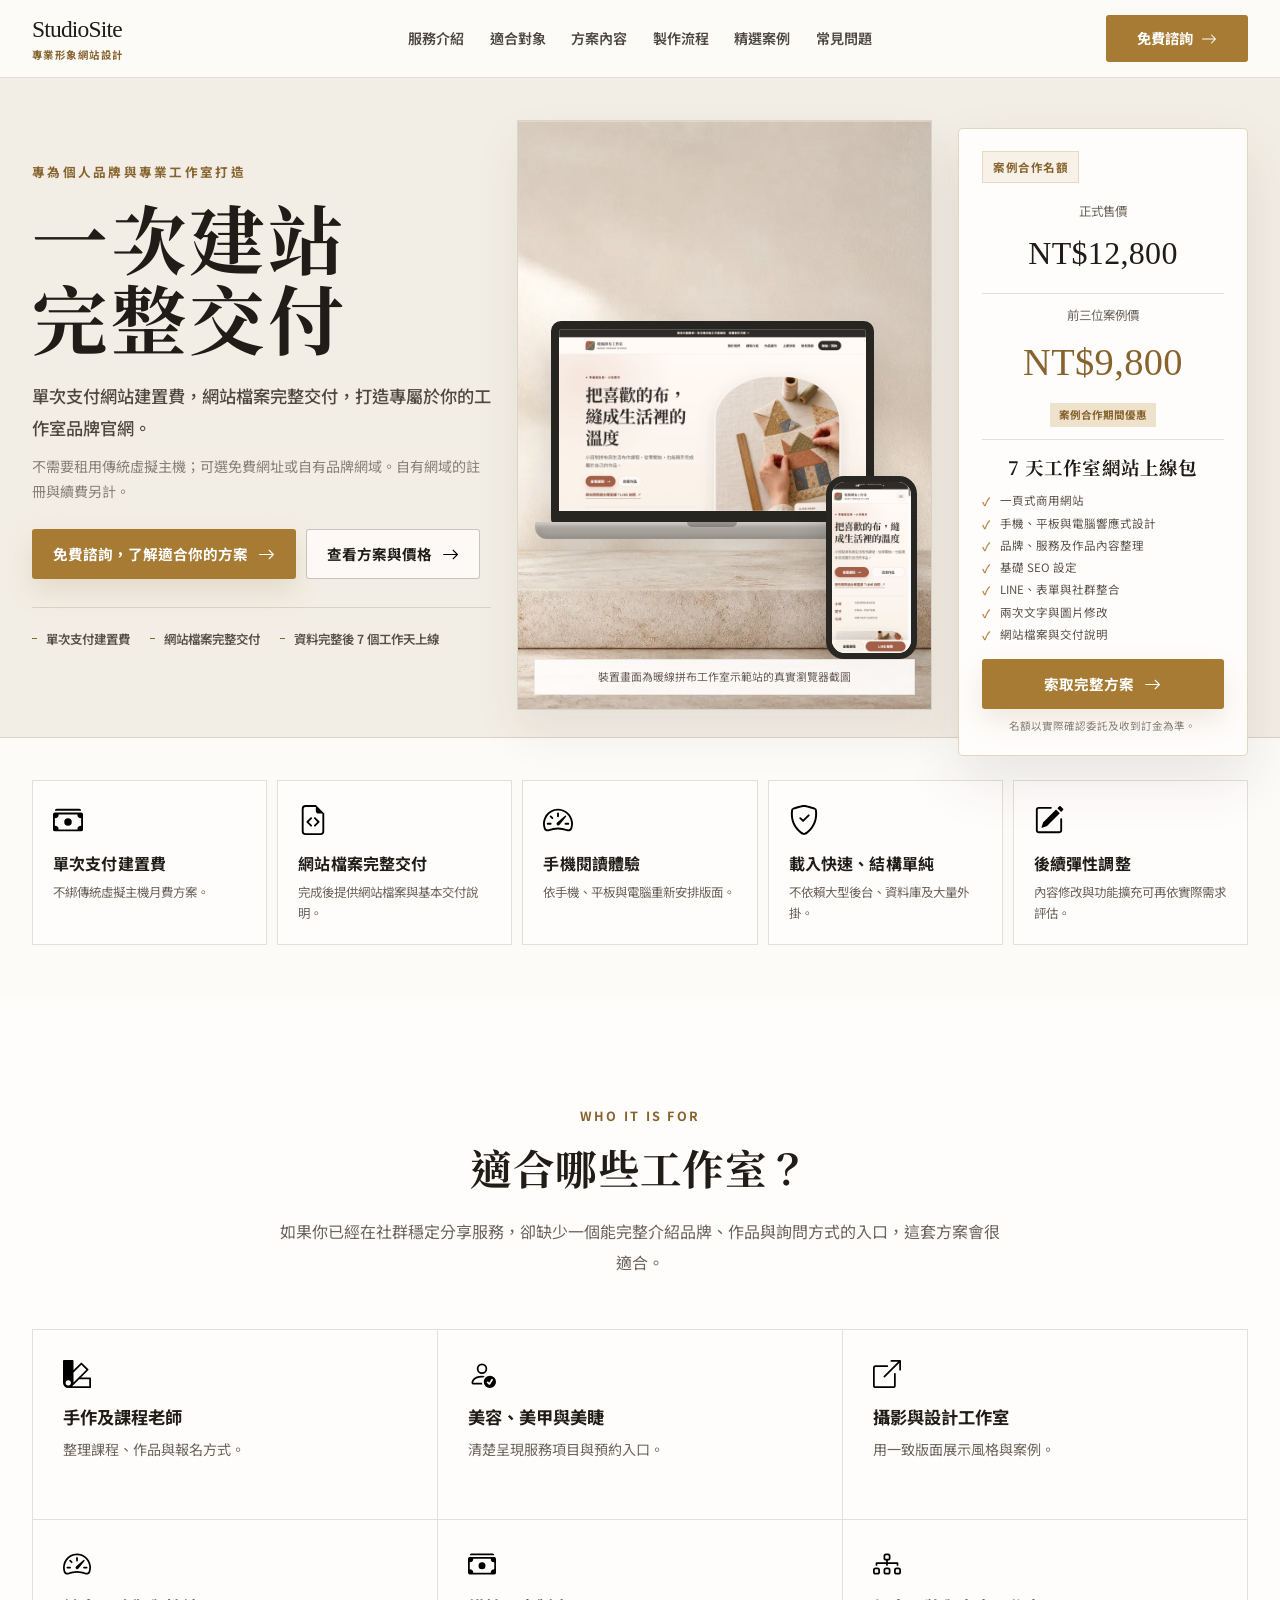
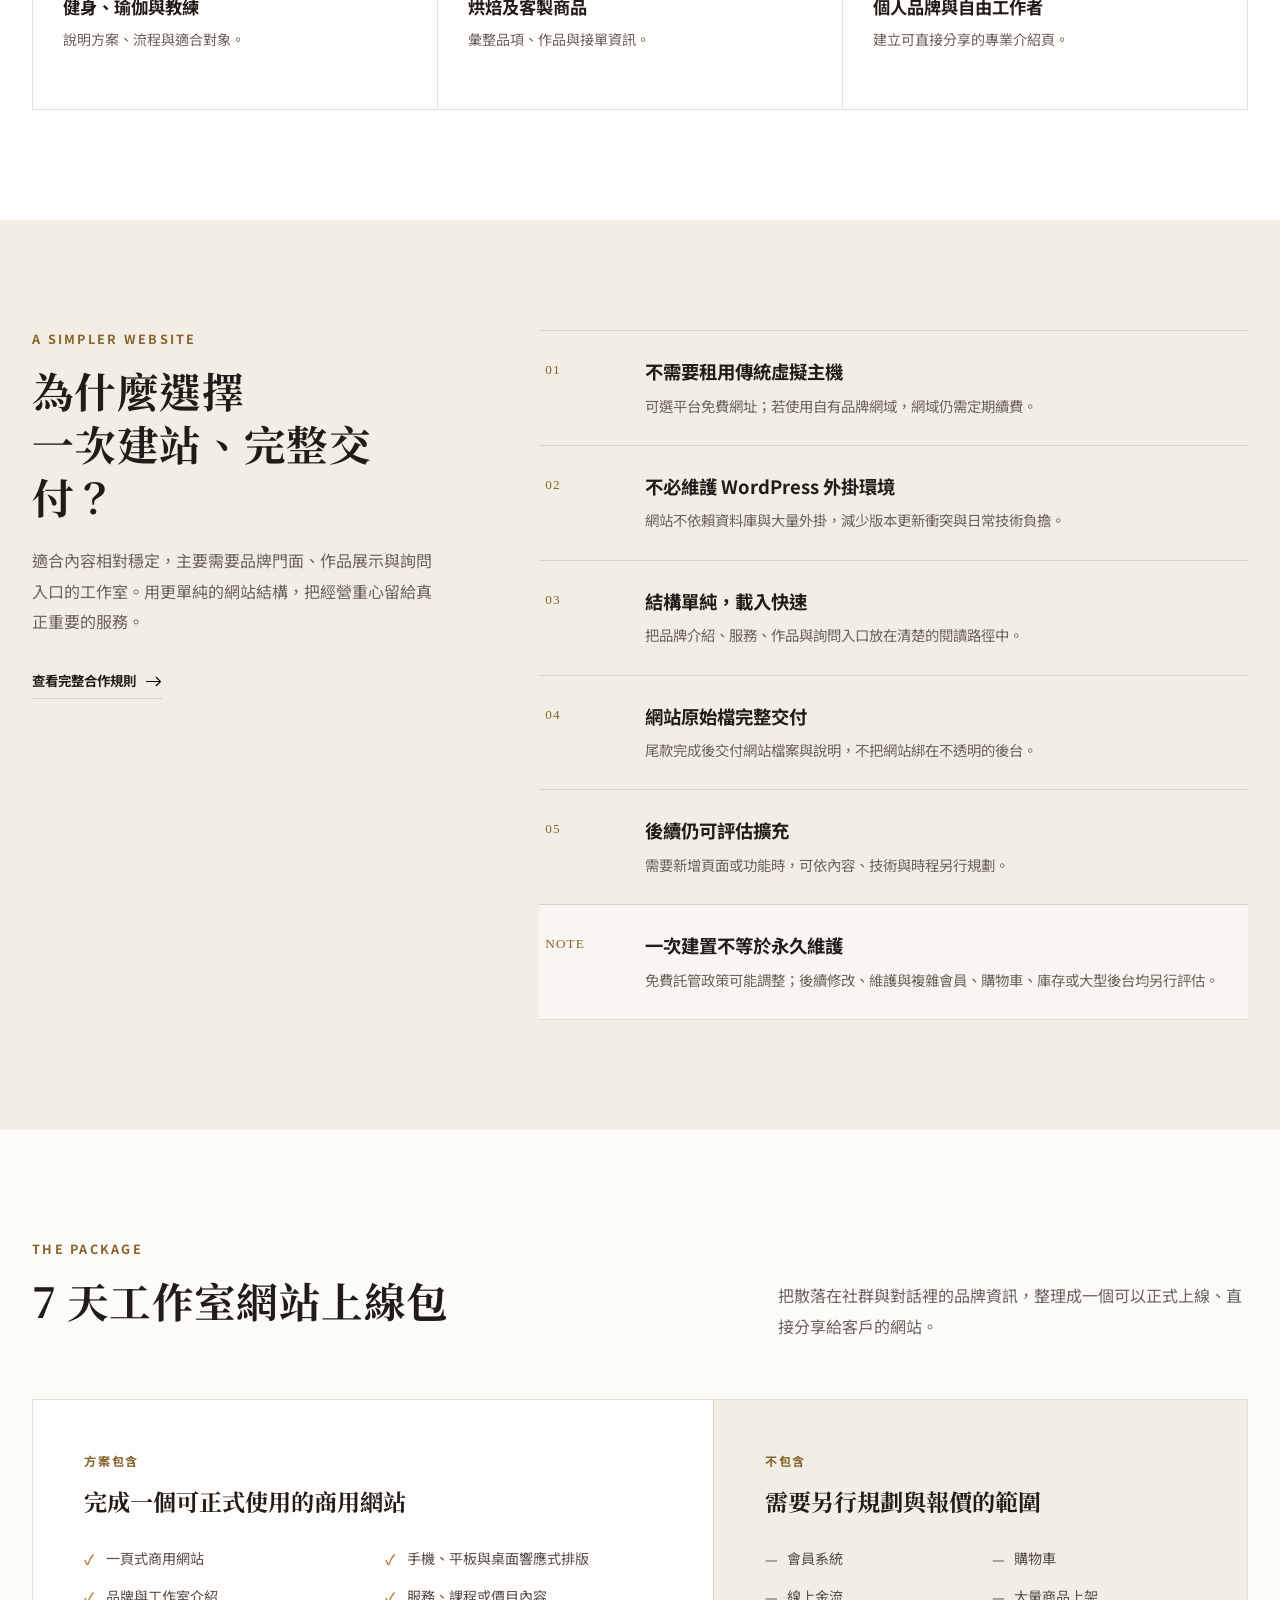
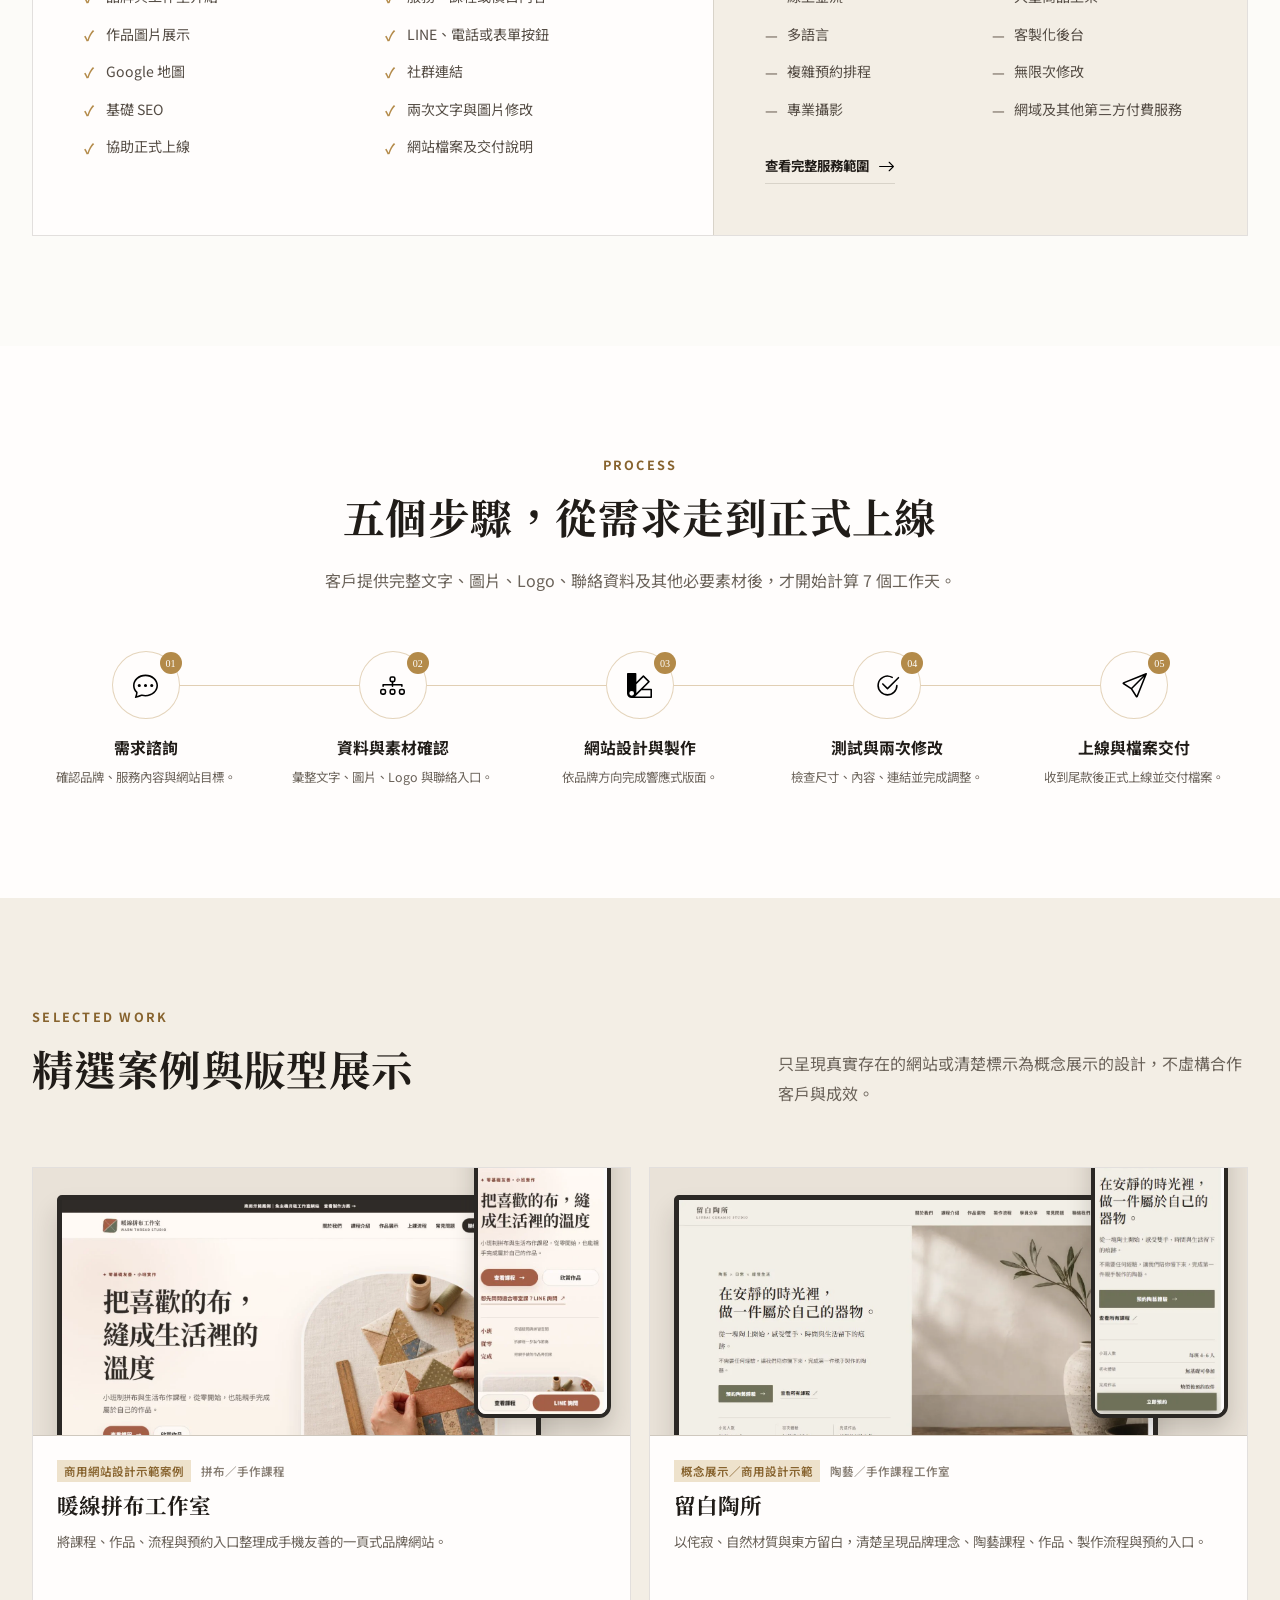
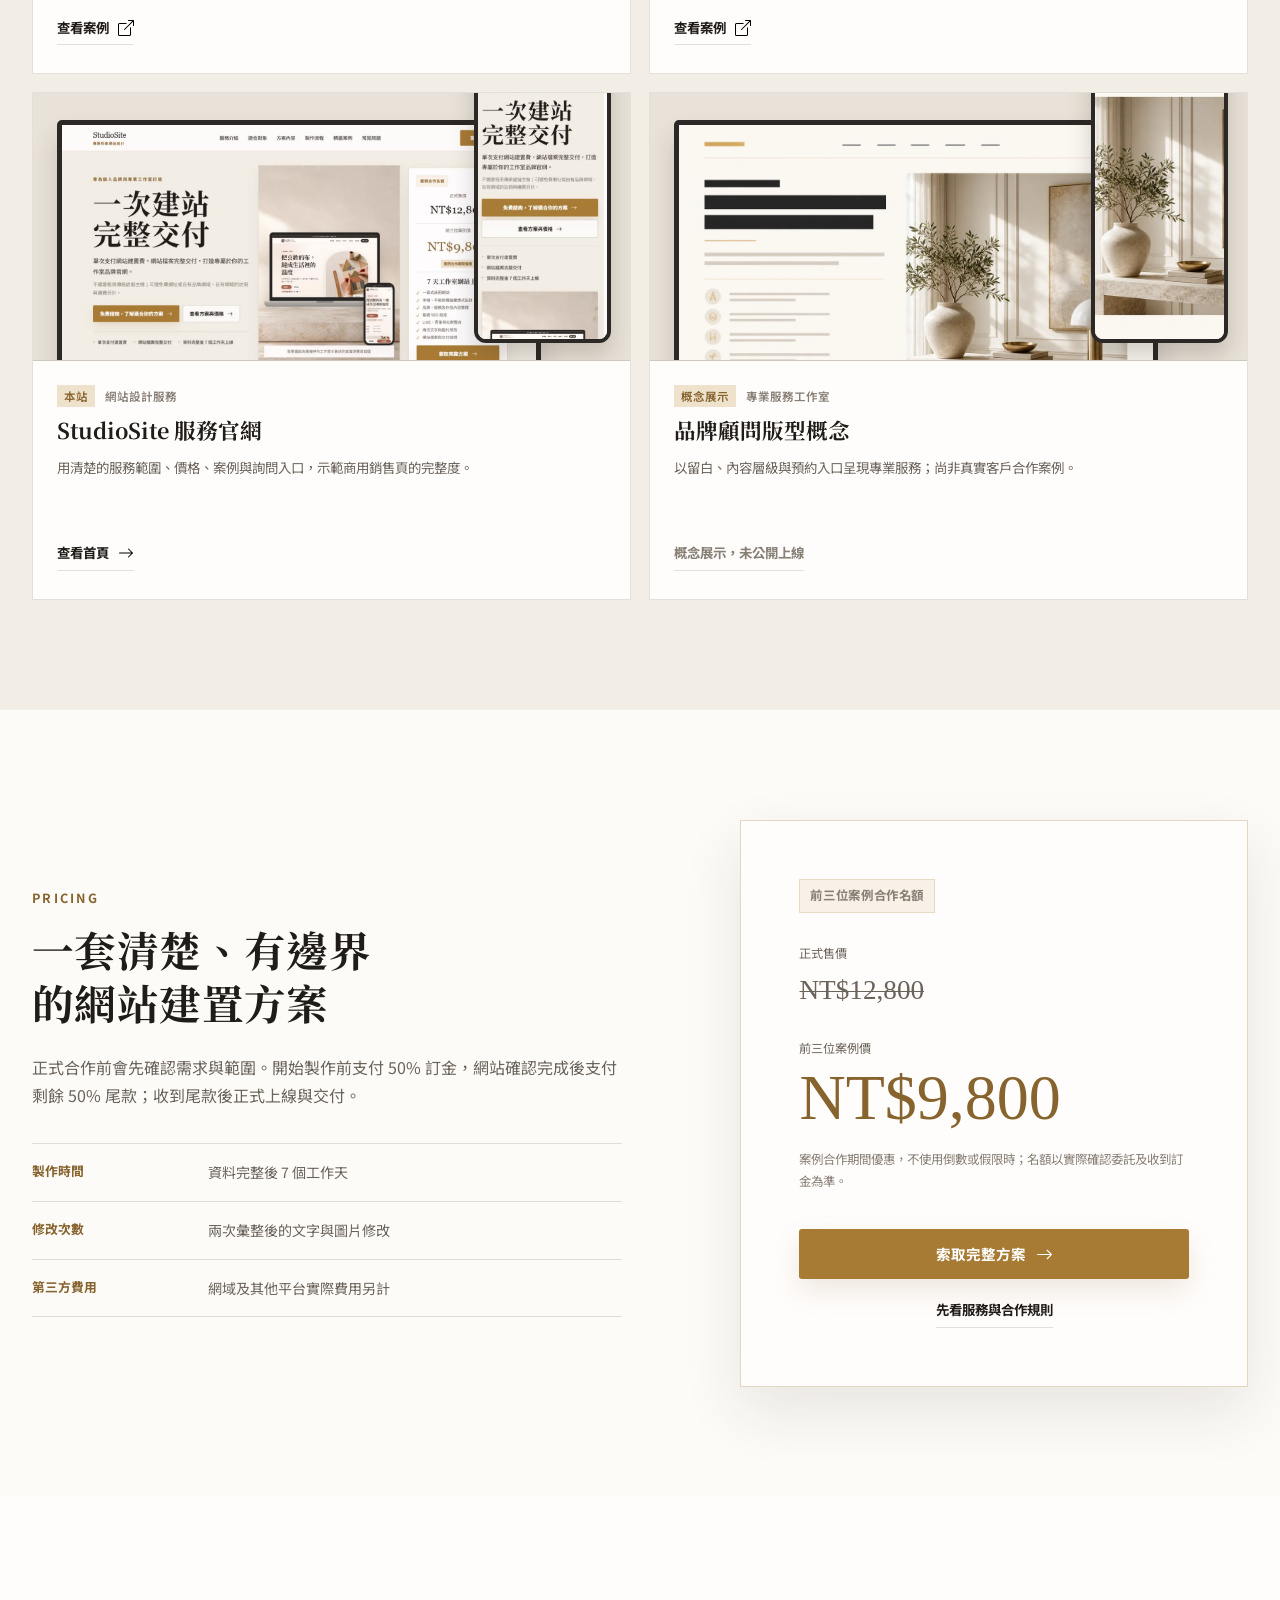
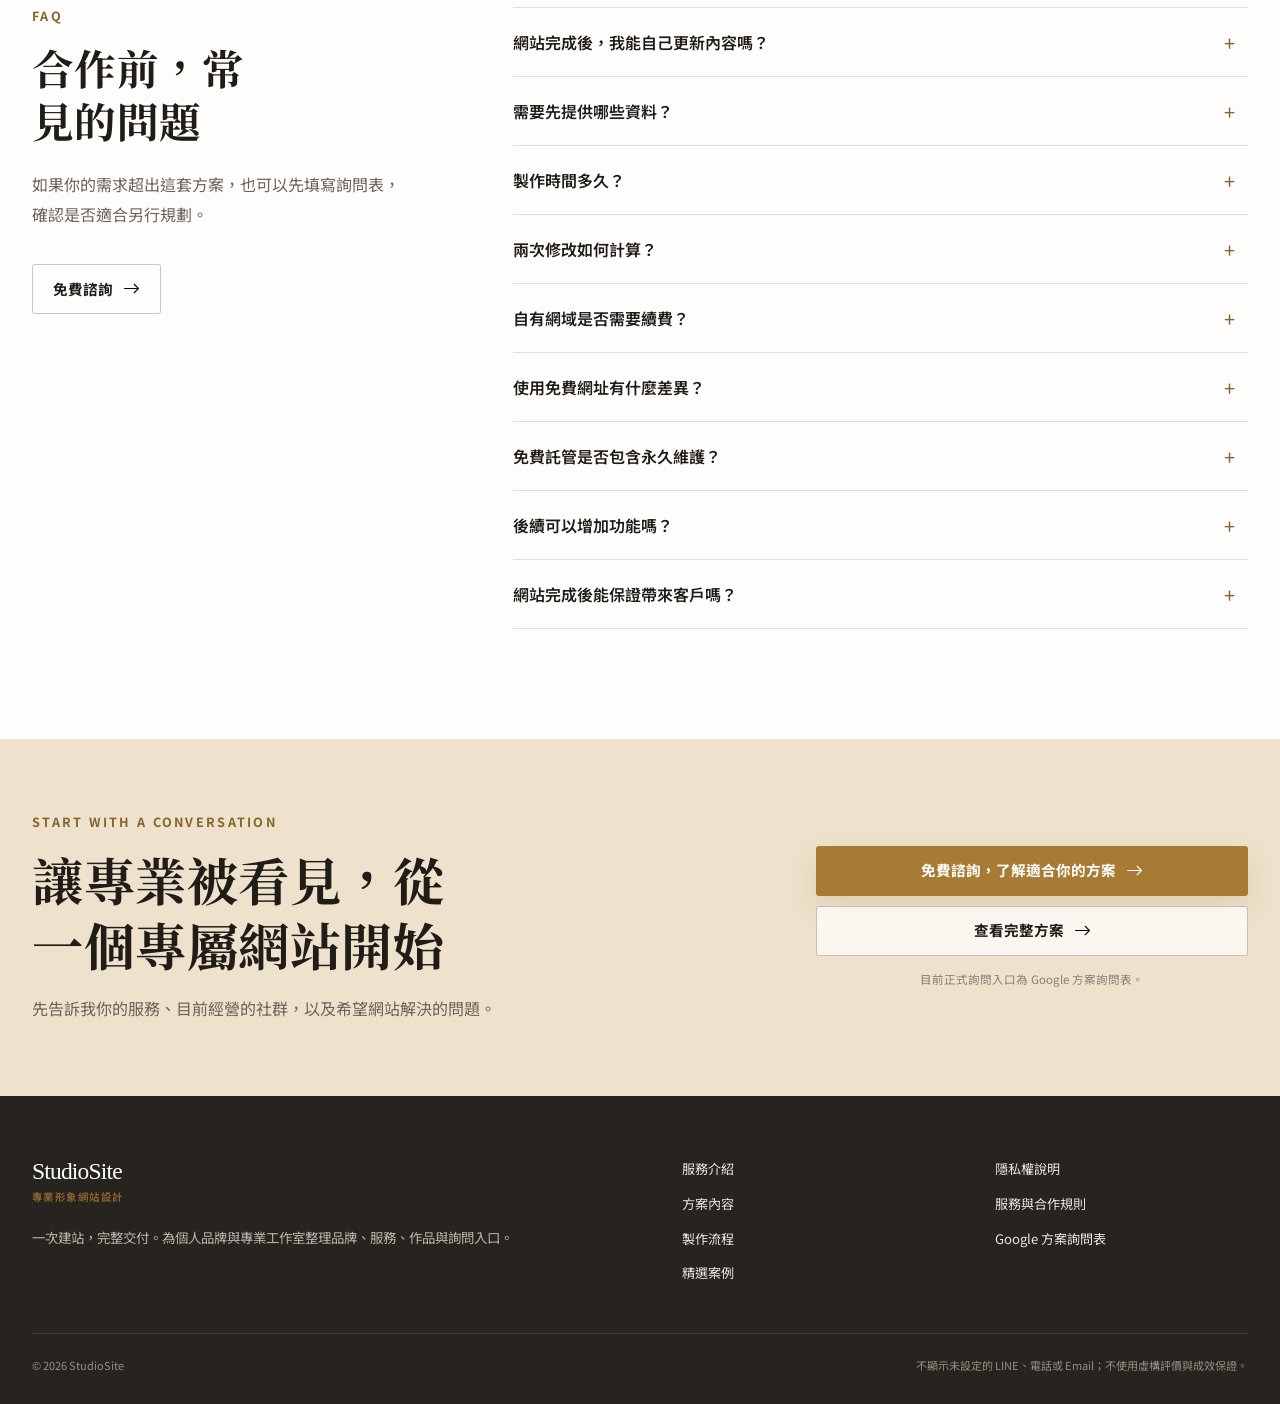
==== commit 165be4bc: "新增留白陶所公開示範案例" ====
--- a/index.html
+++ b/index.html
@@ -24,7 +24,7 @@
   <link rel="preconnect" href="https://fonts.gstatic.com" crossorigin>
   <link href="https://fonts.googleapis.com/css2?family=Noto+Sans+TC:wght@400;500;600;700&family=Noto+Serif+TC:wght@600;700;800&display=swap" rel="stylesheet">
   <script>document.documentElement.classList.add("js");</script>
-  <link rel="stylesheet" href="styles.css">
+  <link rel="stylesheet" href="styles.css?v=2.0.0">
   <title>一次建站，完整交付｜工作室品牌網站製作</title>
   <script type="application/ld+json" data-structured-data>
   {
@@ -412,6 +412,26 @@
           </article>
 
           <article class="case-card reveal" style="--delay: 80ms">
+            <a class="case-media" href="https://gavin1424.github.io/liubai-pottery-studio-demo/" target="_blank" rel="noopener" aria-label="查看留白陶所示範網站">
+              <span class="case-desktop">
+                <img src="assets/case-liubai-desktop.webp" alt="留白陶所陶藝工作室示範網站桌面首頁" width="1425" height="891" loading="lazy" decoding="async">
+              </span>
+              <span class="case-phone">
+                <img src="assets/case-liubai-mobile.webp" alt="留白陶所陶藝工作室示範網站手機首頁" width="375" height="812" loading="lazy" decoding="async">
+              </span>
+            </a>
+            <div class="case-copy">
+              <p><span>概念展示／商用設計示範</span> 陶藝／手作課程工作室</p>
+              <h3>留白陶所</h3>
+              <p>以侘寂、自然材質與東方留白，清楚呈現品牌理念、陶藝課程、作品、製作流程與預約入口。</p>
+              <a class="text-link" href="https://gavin1424.github.io/liubai-pottery-studio-demo/" target="_blank" rel="noopener">
+                查看案例
+                <img src="assets/icons/box-arrow-up-right.svg" alt="" width="16" height="16" aria-hidden="true">
+              </a>
+            </div>
+          </article>
+
+          <article class="case-card reveal" style="--delay: 160ms">
             <a class="case-media" href="#top" aria-label="返回 StudioSite 首頁">
               <span class="case-desktop">
                 <img src="assets/case-studiosite-desktop.webp" alt="StudioSite 網站製作服務頁桌面首頁" width="1440" height="900" loading="lazy" decoding="async">
@@ -431,7 +451,7 @@
             </div>
           </article>
 
-          <article class="case-card reveal" style="--delay: 160ms">
+          <article class="case-card reveal" style="--delay: 240ms">
             <div class="case-media concept-media" aria-label="專業服務工作室概念展示">
               <span class="case-desktop">
                 <img src="assets/case-concept-studio.webp" alt="專業服務工作室概念版型桌面展示" width="1200" height="750" loading="lazy" decoding="async">
@@ -589,7 +609,7 @@
     <img src="assets/icons/arrow-right.svg" alt="" width="16" height="16" aria-hidden="true">
   </a>
 
-  <script src="site-config.js" defer></script>
-  <script src="script.js" defer></script>
+  <script src="site-config.js?v=2.0.0" defer></script>
+  <script src="script.js?v=2.0.0" defer></script>
 </body>
 </html>
--- a/styles.css
+++ b/styles.css
@@ -1042,7 +1042,7 @@
 
 .case-grid {
   display: grid;
-  grid-template-columns: repeat(3, minmax(0, 1fr));
+  grid-template-columns: repeat(2, minmax(0, 1fr));
   gap: 18px;
 }
 
@@ -1708,11 +1708,6 @@
     grid-template-columns: 1fr 1fr;
   }
 
-  .case-card:last-child {
-    grid-column: 1 / -1;
-    width: calc(50% - 9px);
-  }
-
   .pricing-layout {
     grid-template-columns: 1fr;
   }
@@ -1866,11 +1861,6 @@
 
   .case-grid {
     grid-template-columns: 1fr;
-  }
-
-  .case-card:last-child {
-    grid-column: auto;
-    width: auto;
   }
 
   .case-media {
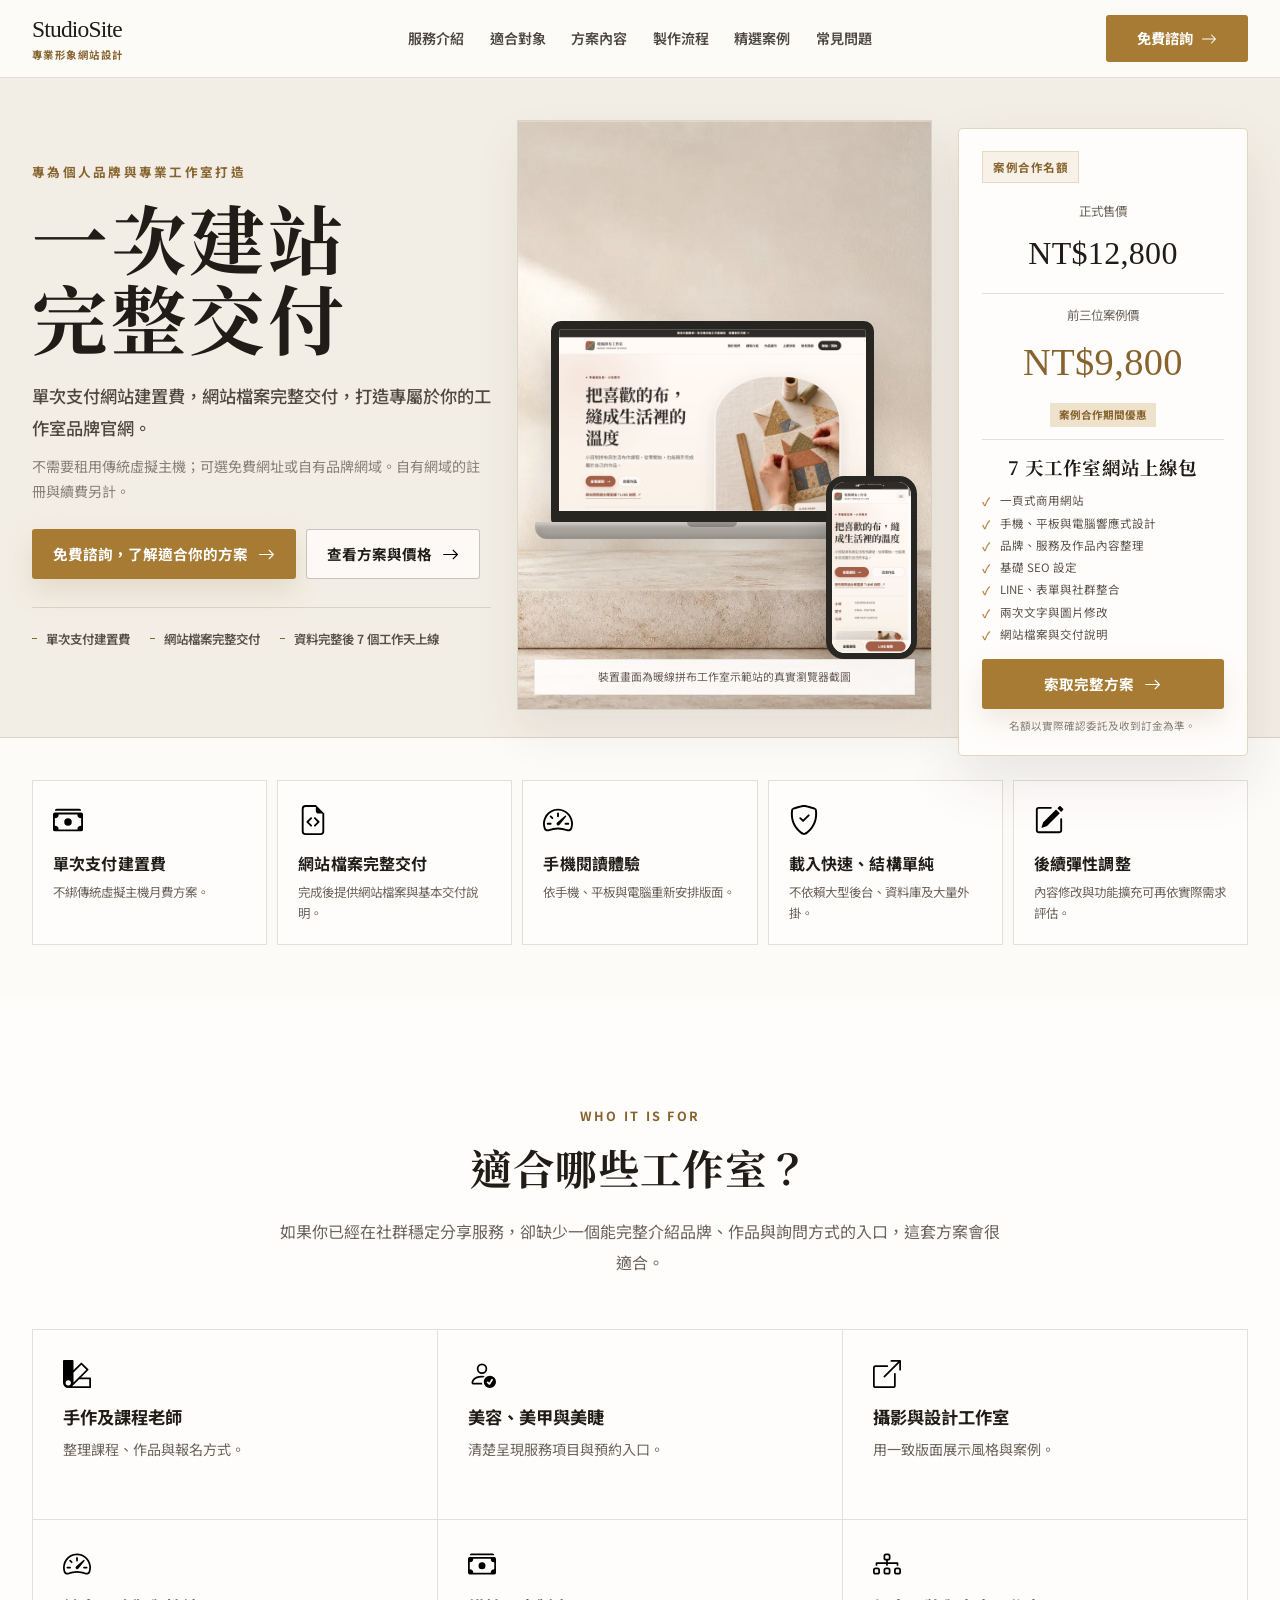
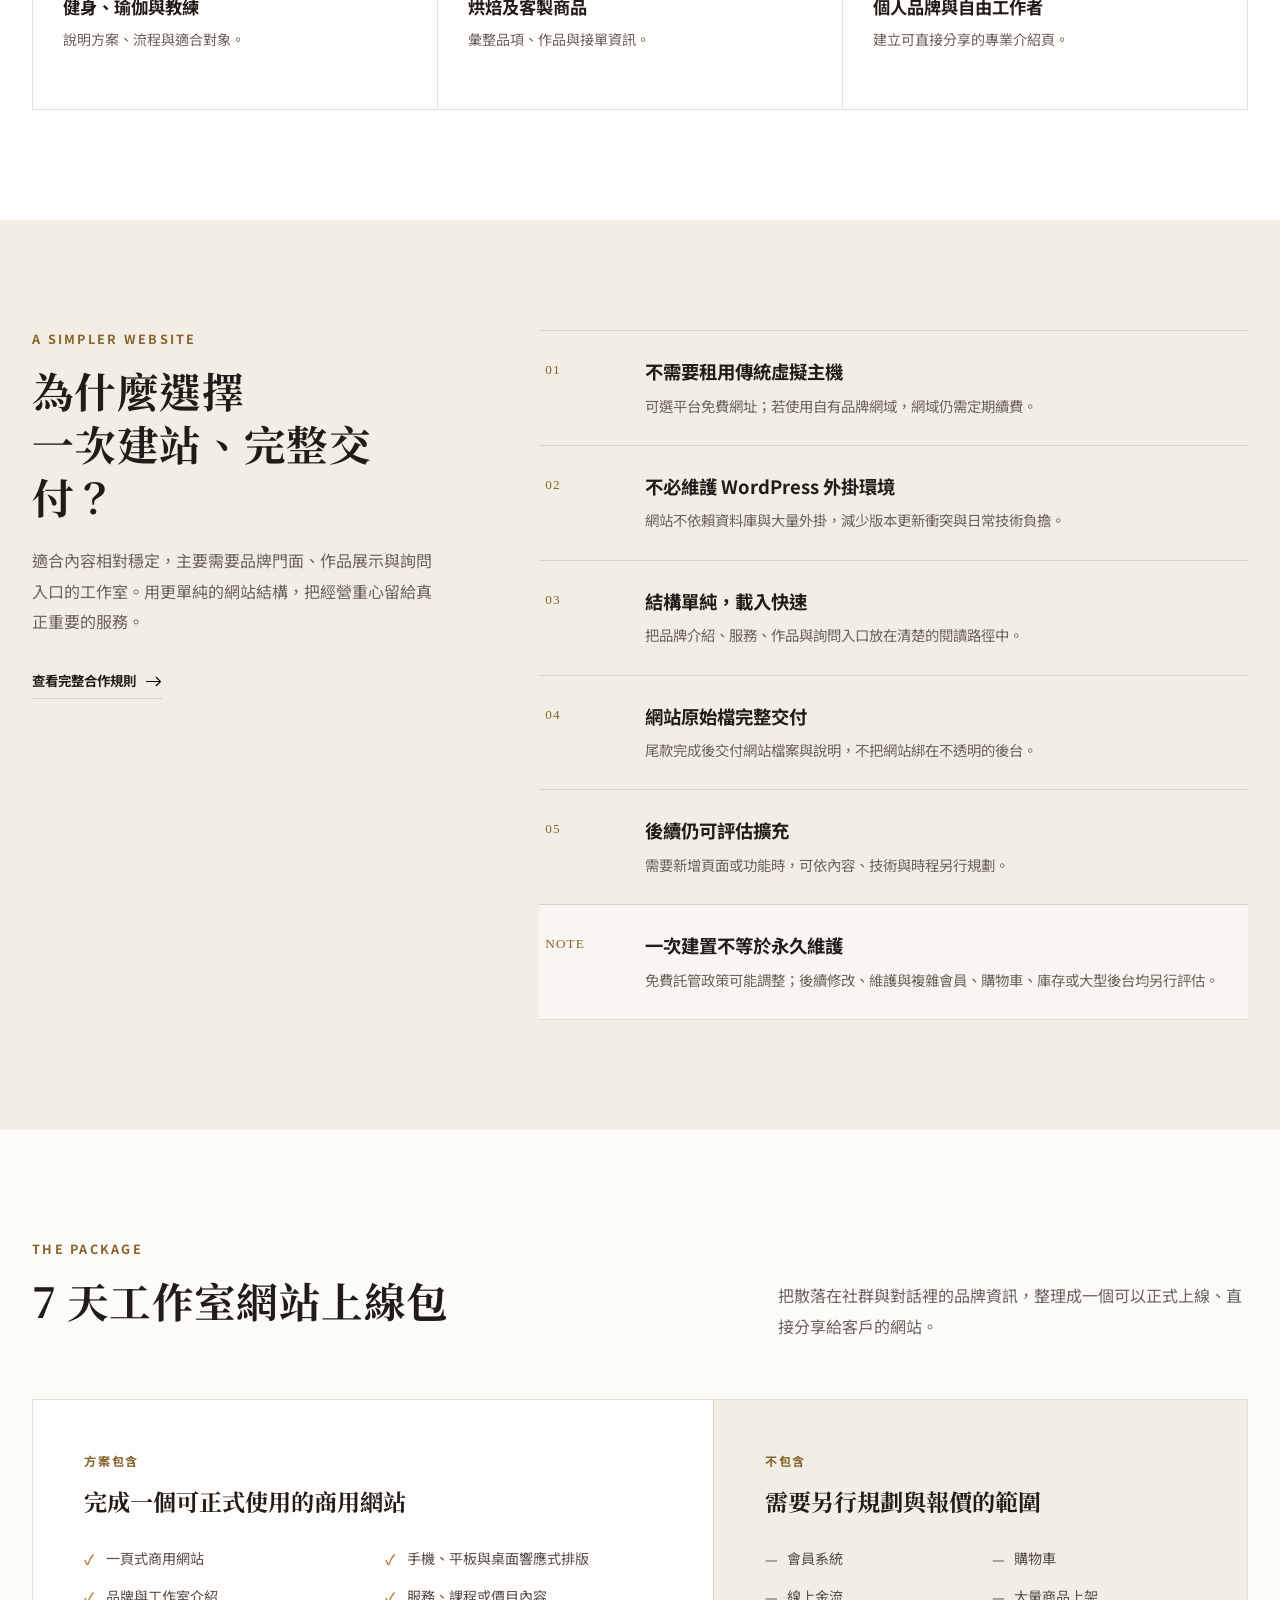
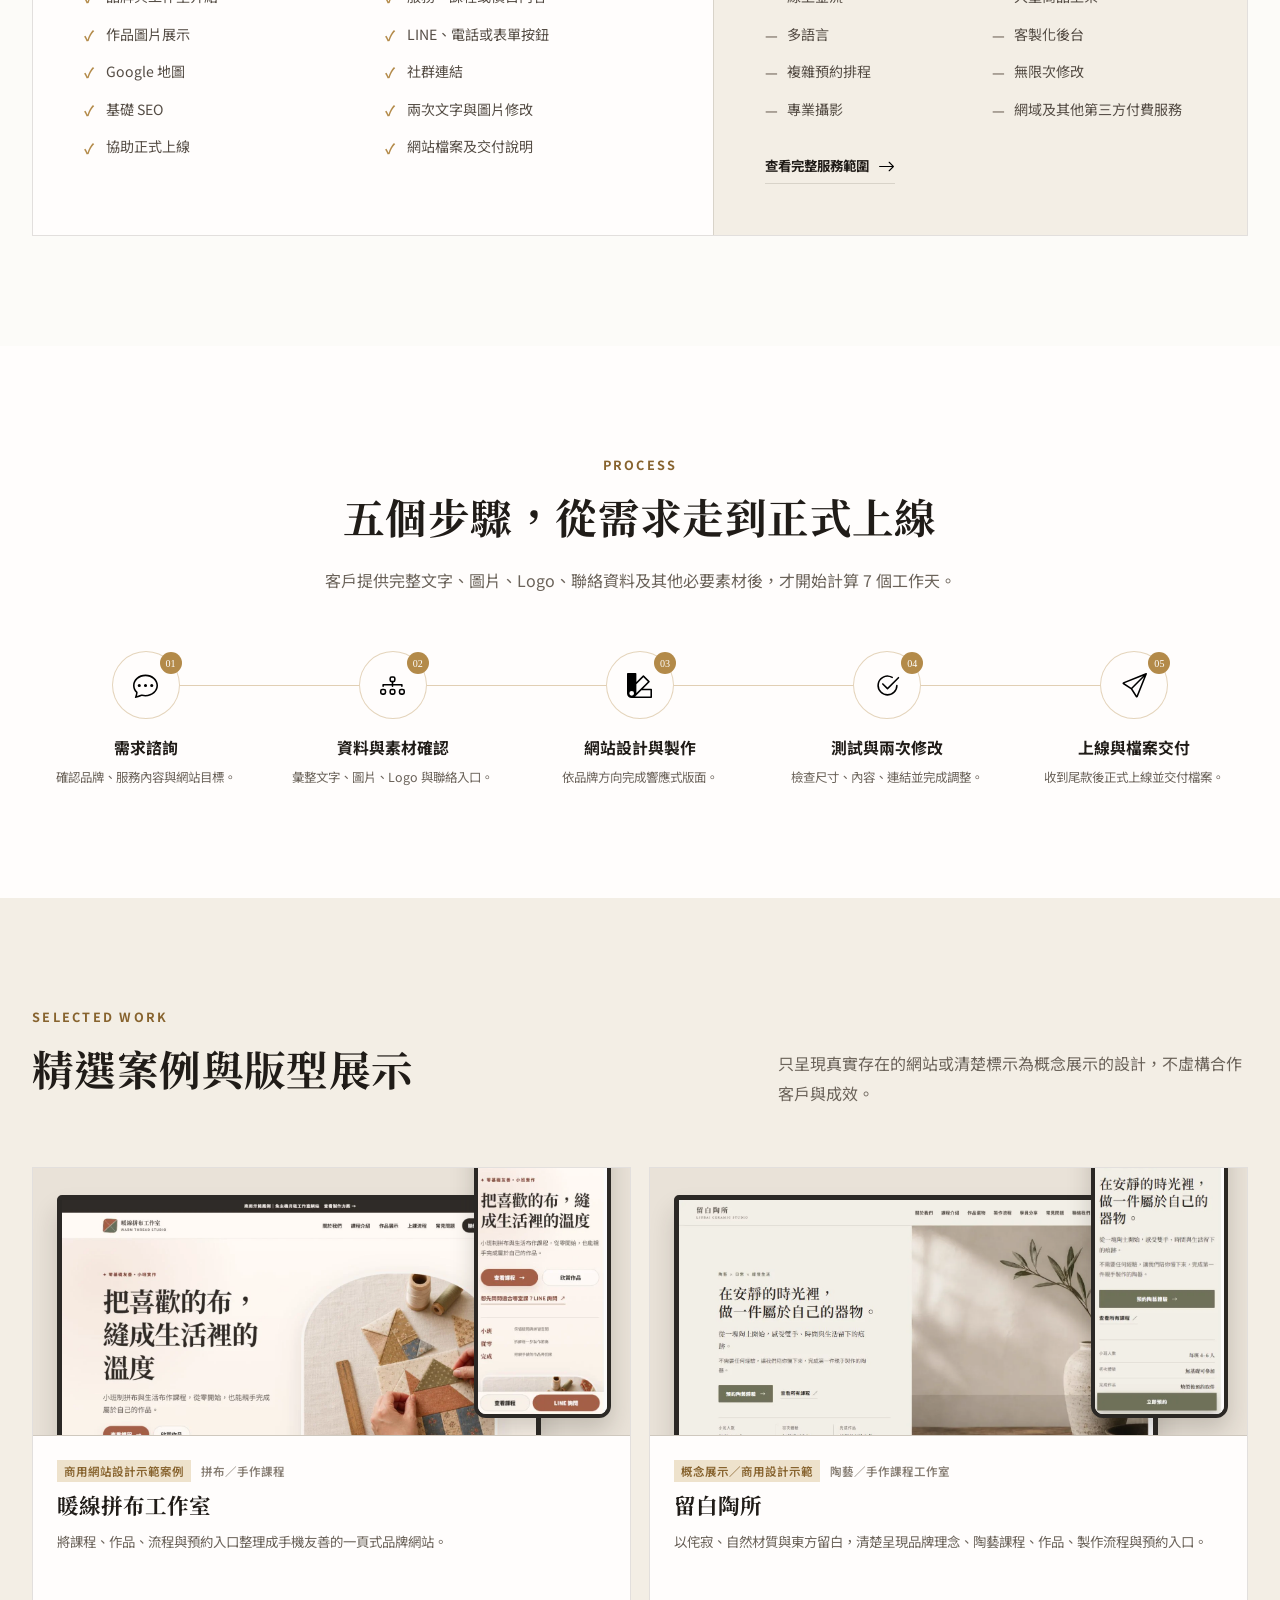
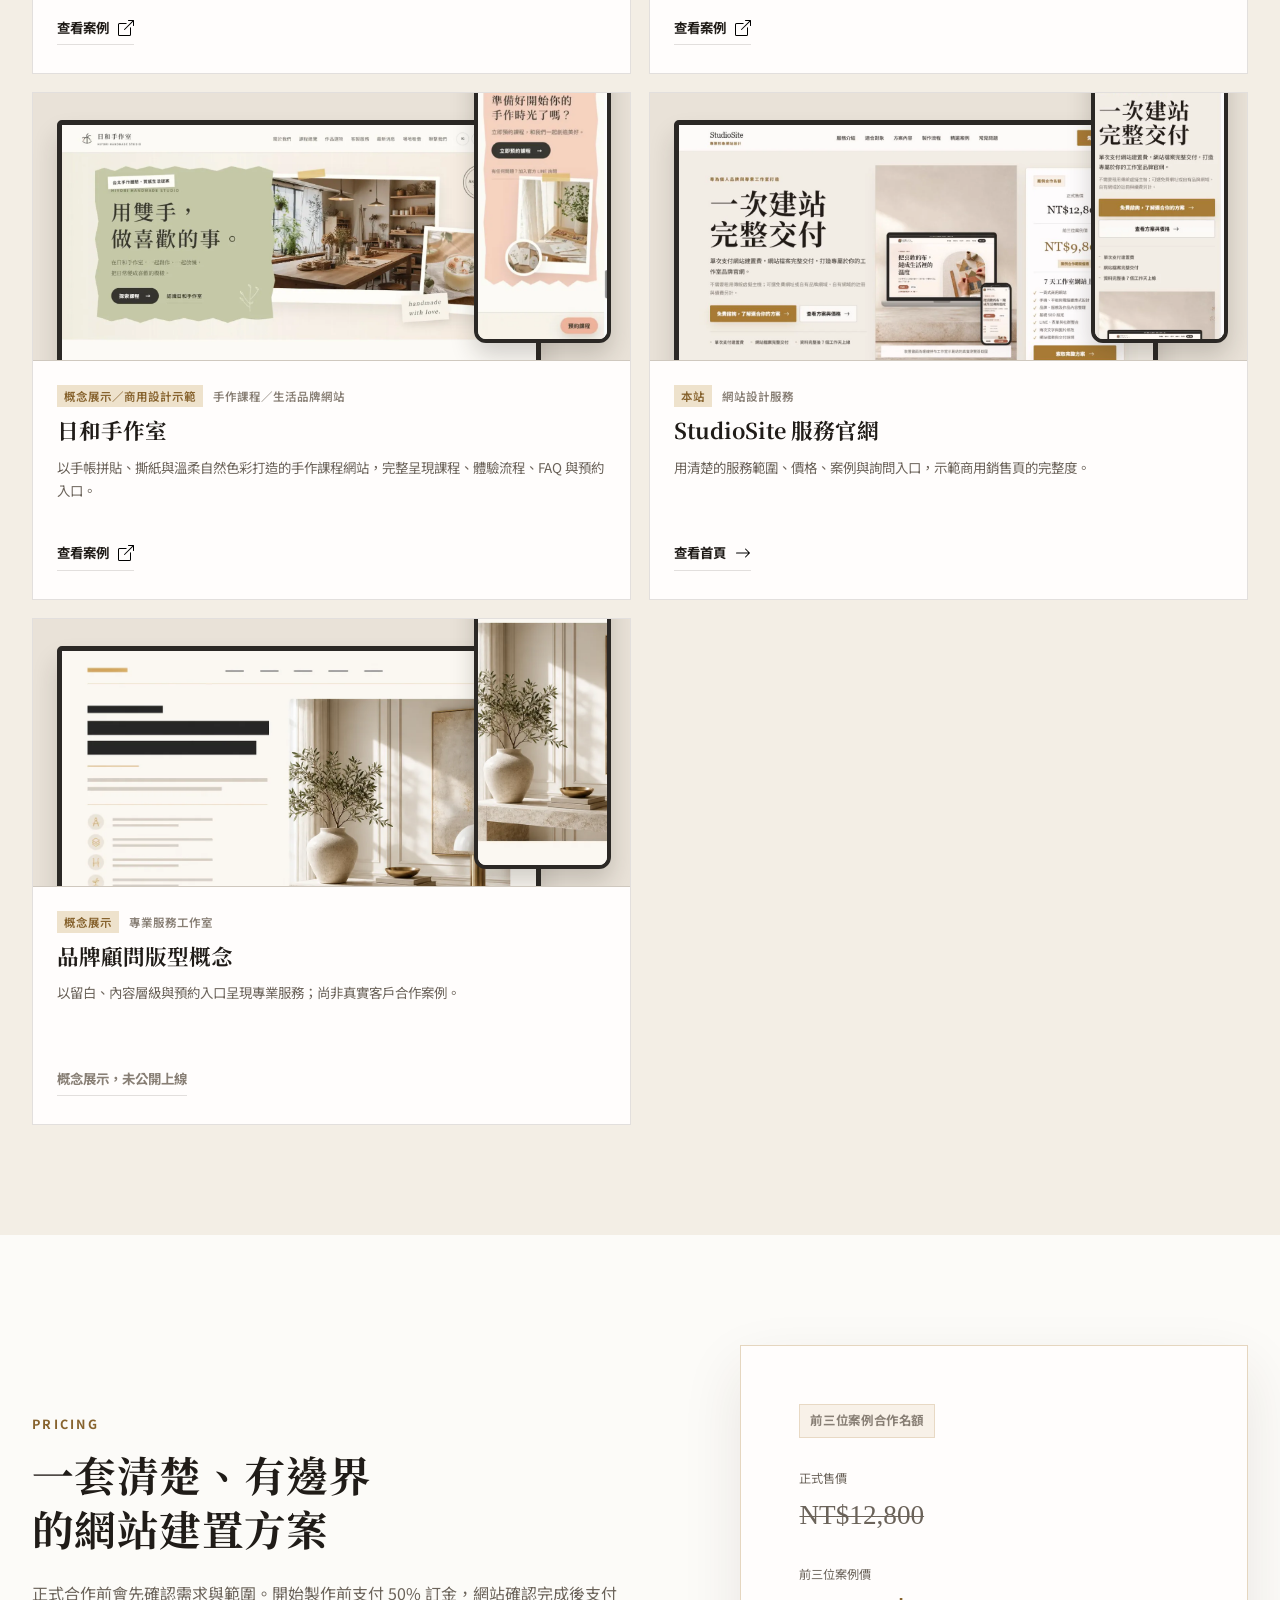
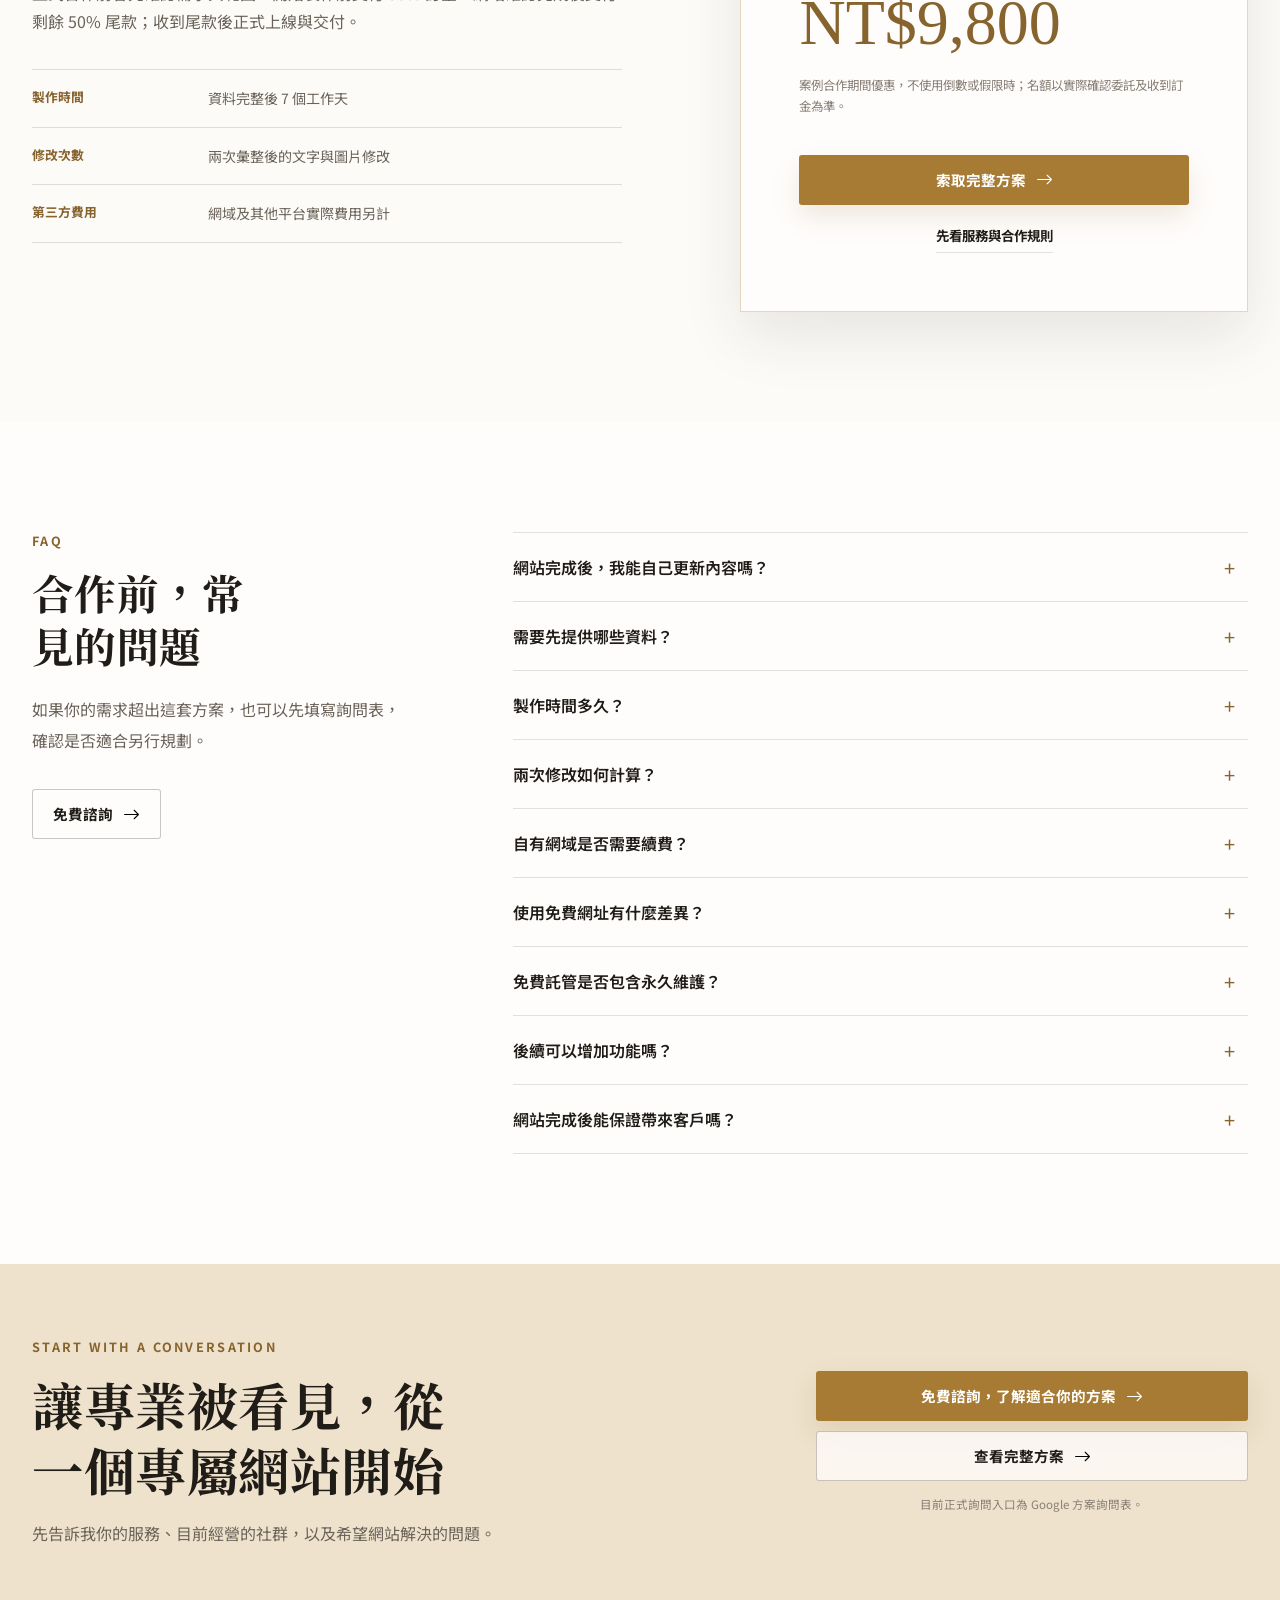
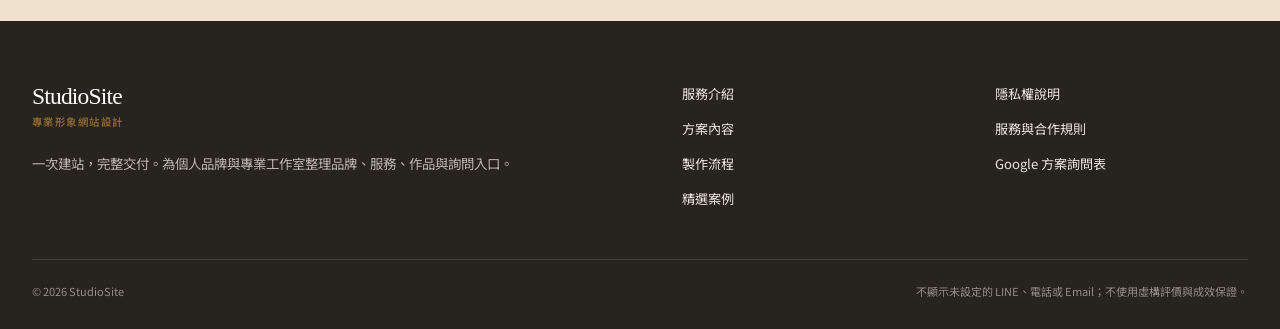
==== commit 871d5711: "Add handmade studio demo case" ====
--- a/index.html
+++ b/index.html
@@ -432,6 +432,26 @@
           </article>
 
           <article class="case-card reveal" style="--delay: 160ms">
+            <a class="case-media" href="https://gavin1424.github.io/handmade-studio-demo/" target="_blank" rel="noopener" aria-label="查看日和手作室示範網站">
+              <span class="case-desktop">
+                <img src="assets/case-hiyori-desktop.webp" alt="日和手作室手作課程網站桌面首頁" width="1440" height="900" loading="lazy" decoding="async">
+              </span>
+              <span class="case-phone">
+                <img src="assets/case-hiyori-mobile.webp" alt="日和手作室手作課程網站手機首頁" width="390" height="844" loading="lazy" decoding="async">
+              </span>
+            </a>
+            <div class="case-copy">
+              <p><span>概念展示／商用設計示範</span> 手作課程／生活品牌網站</p>
+              <h3>日和手作室</h3>
+              <p>以手帳拼貼、撕紙與溫柔自然色彩打造的手作課程網站，完整呈現課程、體驗流程、FAQ 與預約入口。</p>
+              <a class="text-link" href="https://gavin1424.github.io/handmade-studio-demo/" target="_blank" rel="noopener">
+                查看案例
+                <img src="assets/icons/box-arrow-up-right.svg" alt="" width="16" height="16" aria-hidden="true">
+              </a>
+            </div>
+          </article>
+
+          <article class="case-card reveal" style="--delay: 240ms">
             <a class="case-media" href="#top" aria-label="返回 StudioSite 首頁">
               <span class="case-desktop">
                 <img src="assets/case-studiosite-desktop.webp" alt="StudioSite 網站製作服務頁桌面首頁" width="1440" height="900" loading="lazy" decoding="async">
@@ -451,7 +471,7 @@
             </div>
           </article>
 
-          <article class="case-card reveal" style="--delay: 240ms">
+          <article class="case-card reveal" style="--delay: 320ms">
             <div class="case-media concept-media" aria-label="專業服務工作室概念展示">
               <span class="case-desktop">
                 <img src="assets/case-concept-studio.webp" alt="專業服務工作室概念版型桌面展示" width="1200" height="750" loading="lazy" decoding="async">
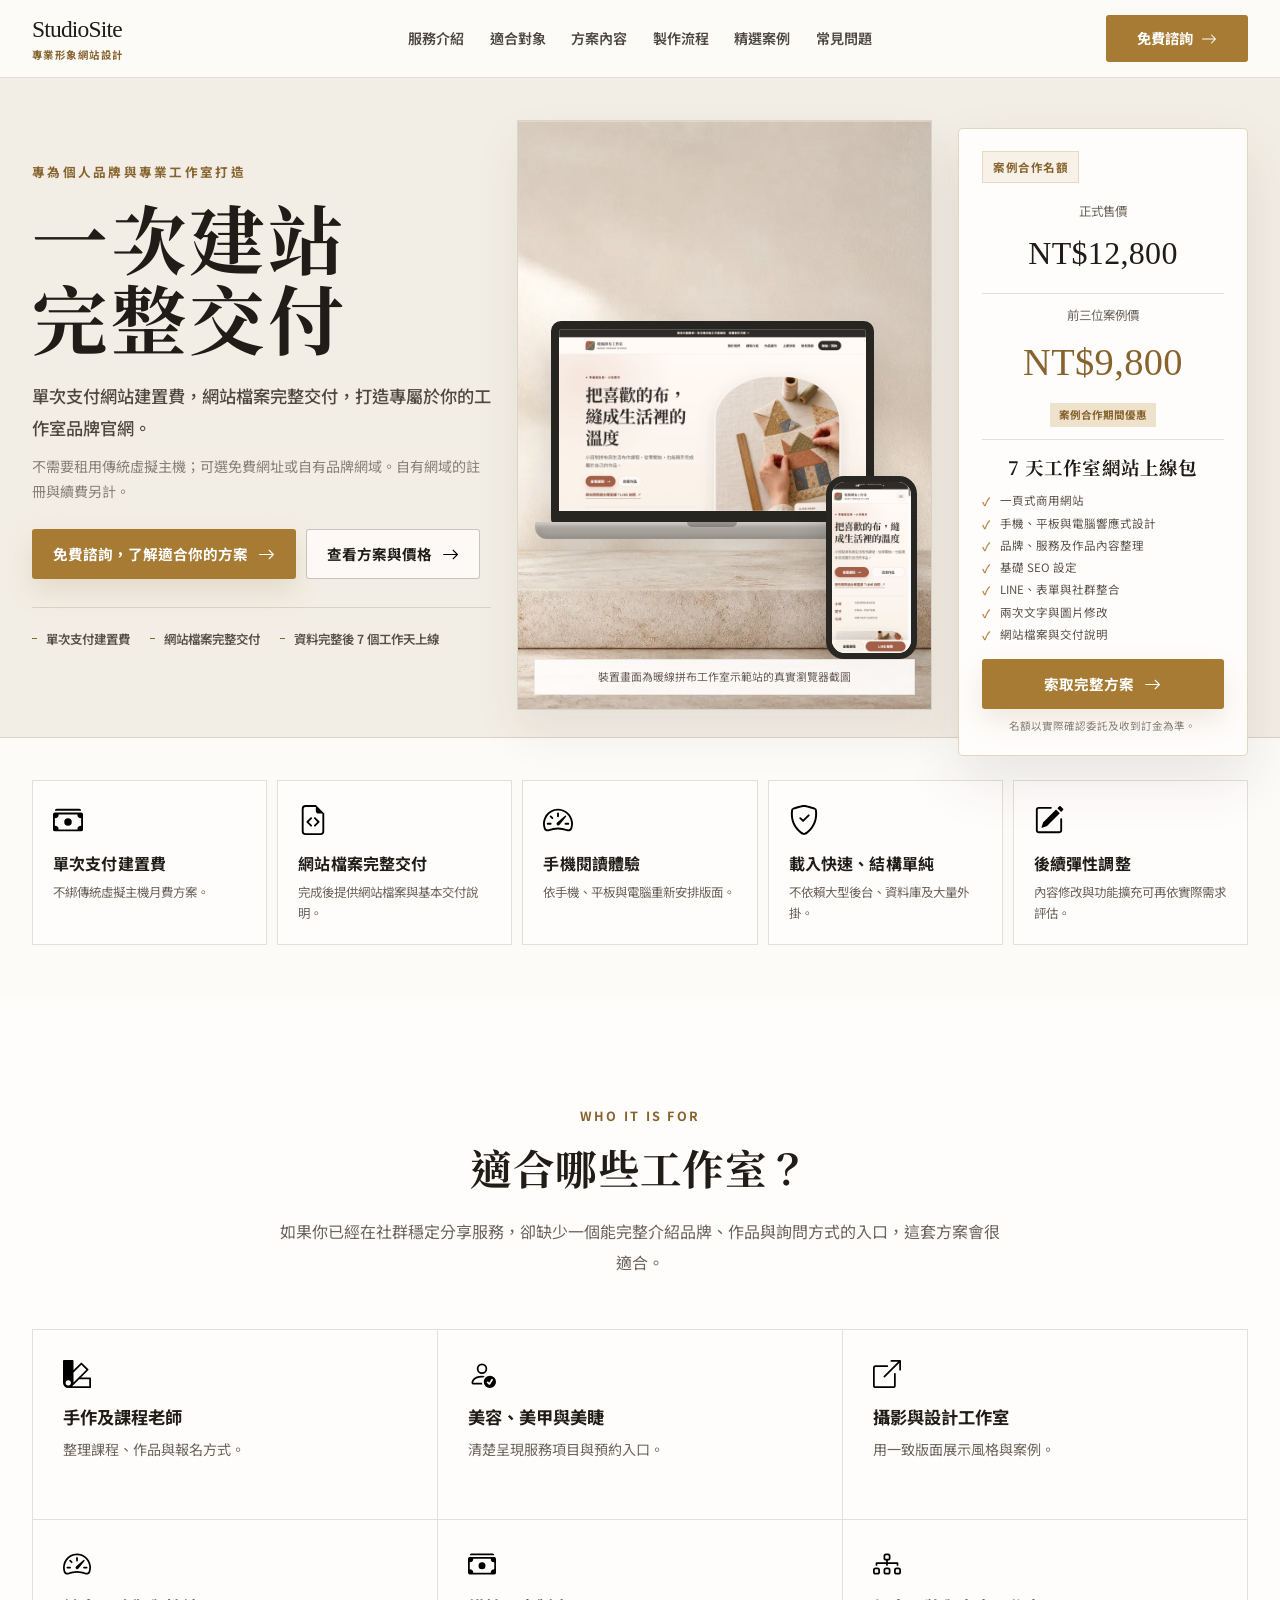
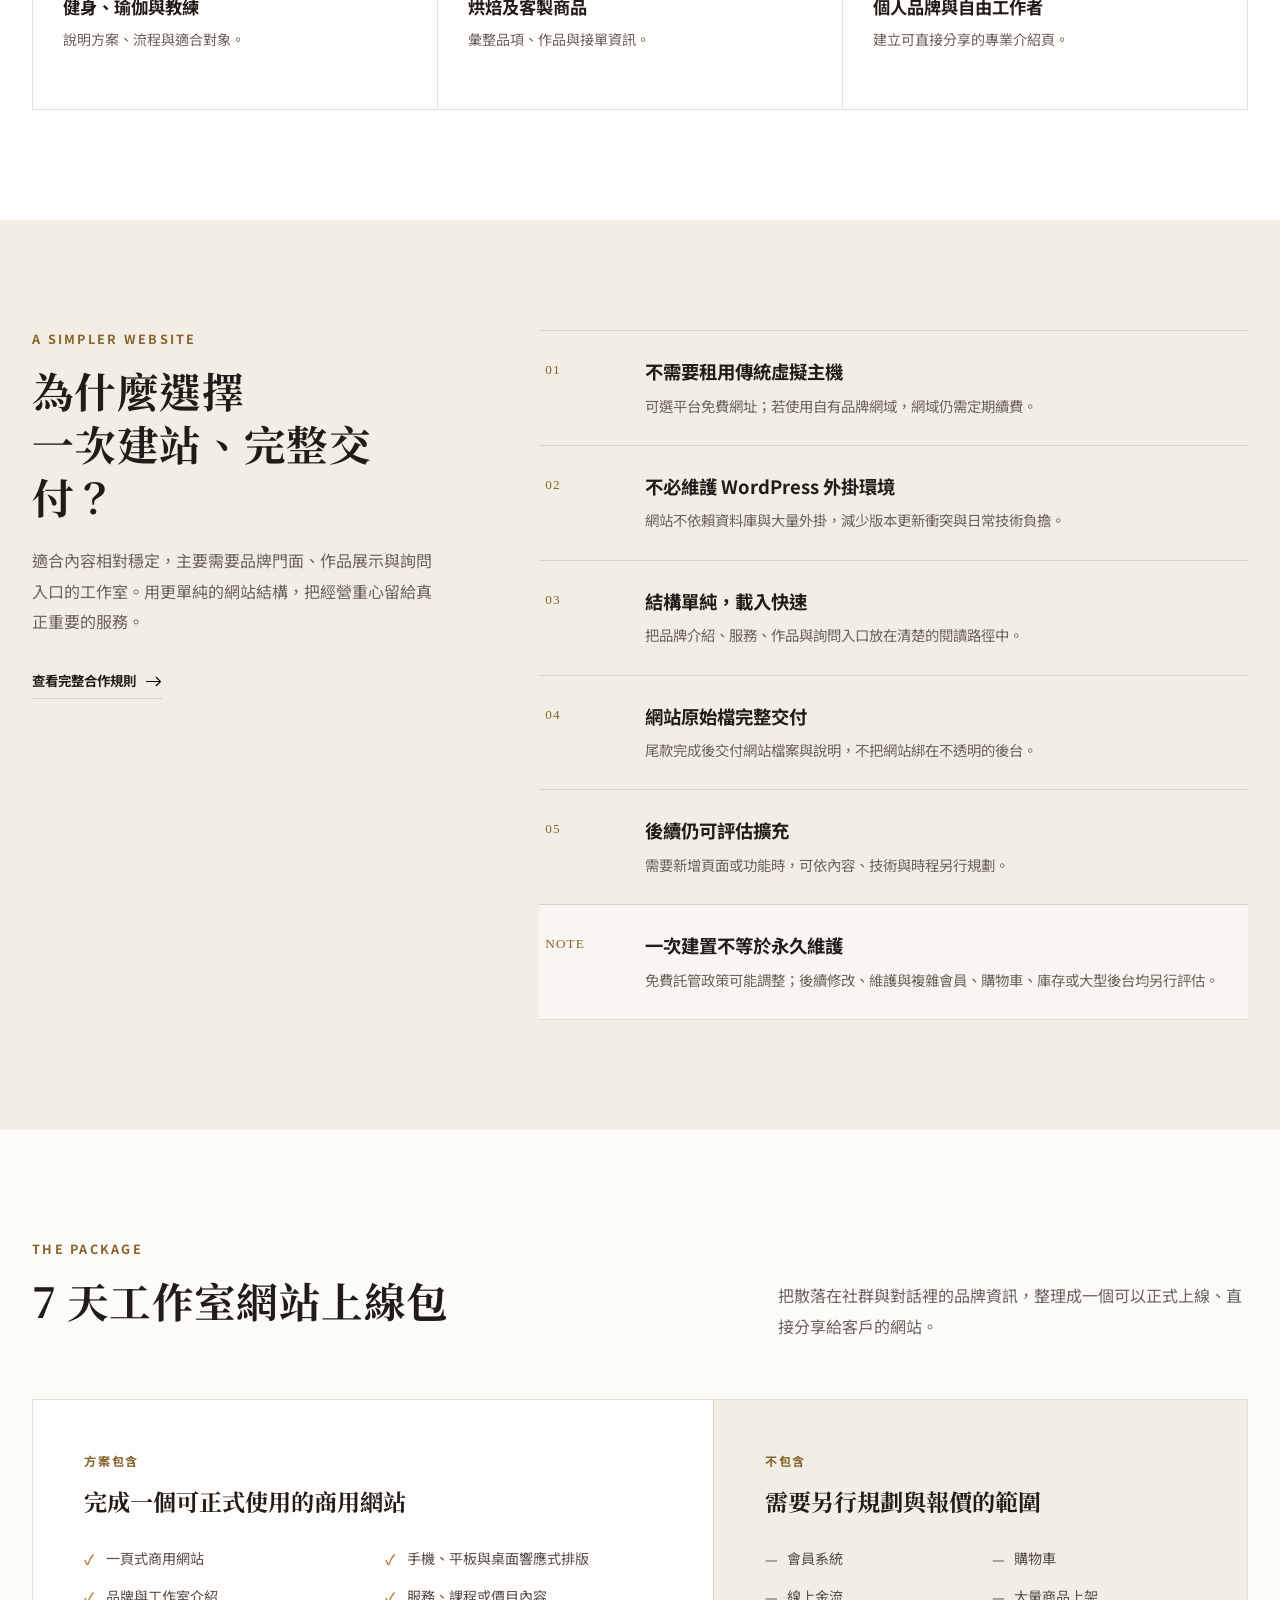
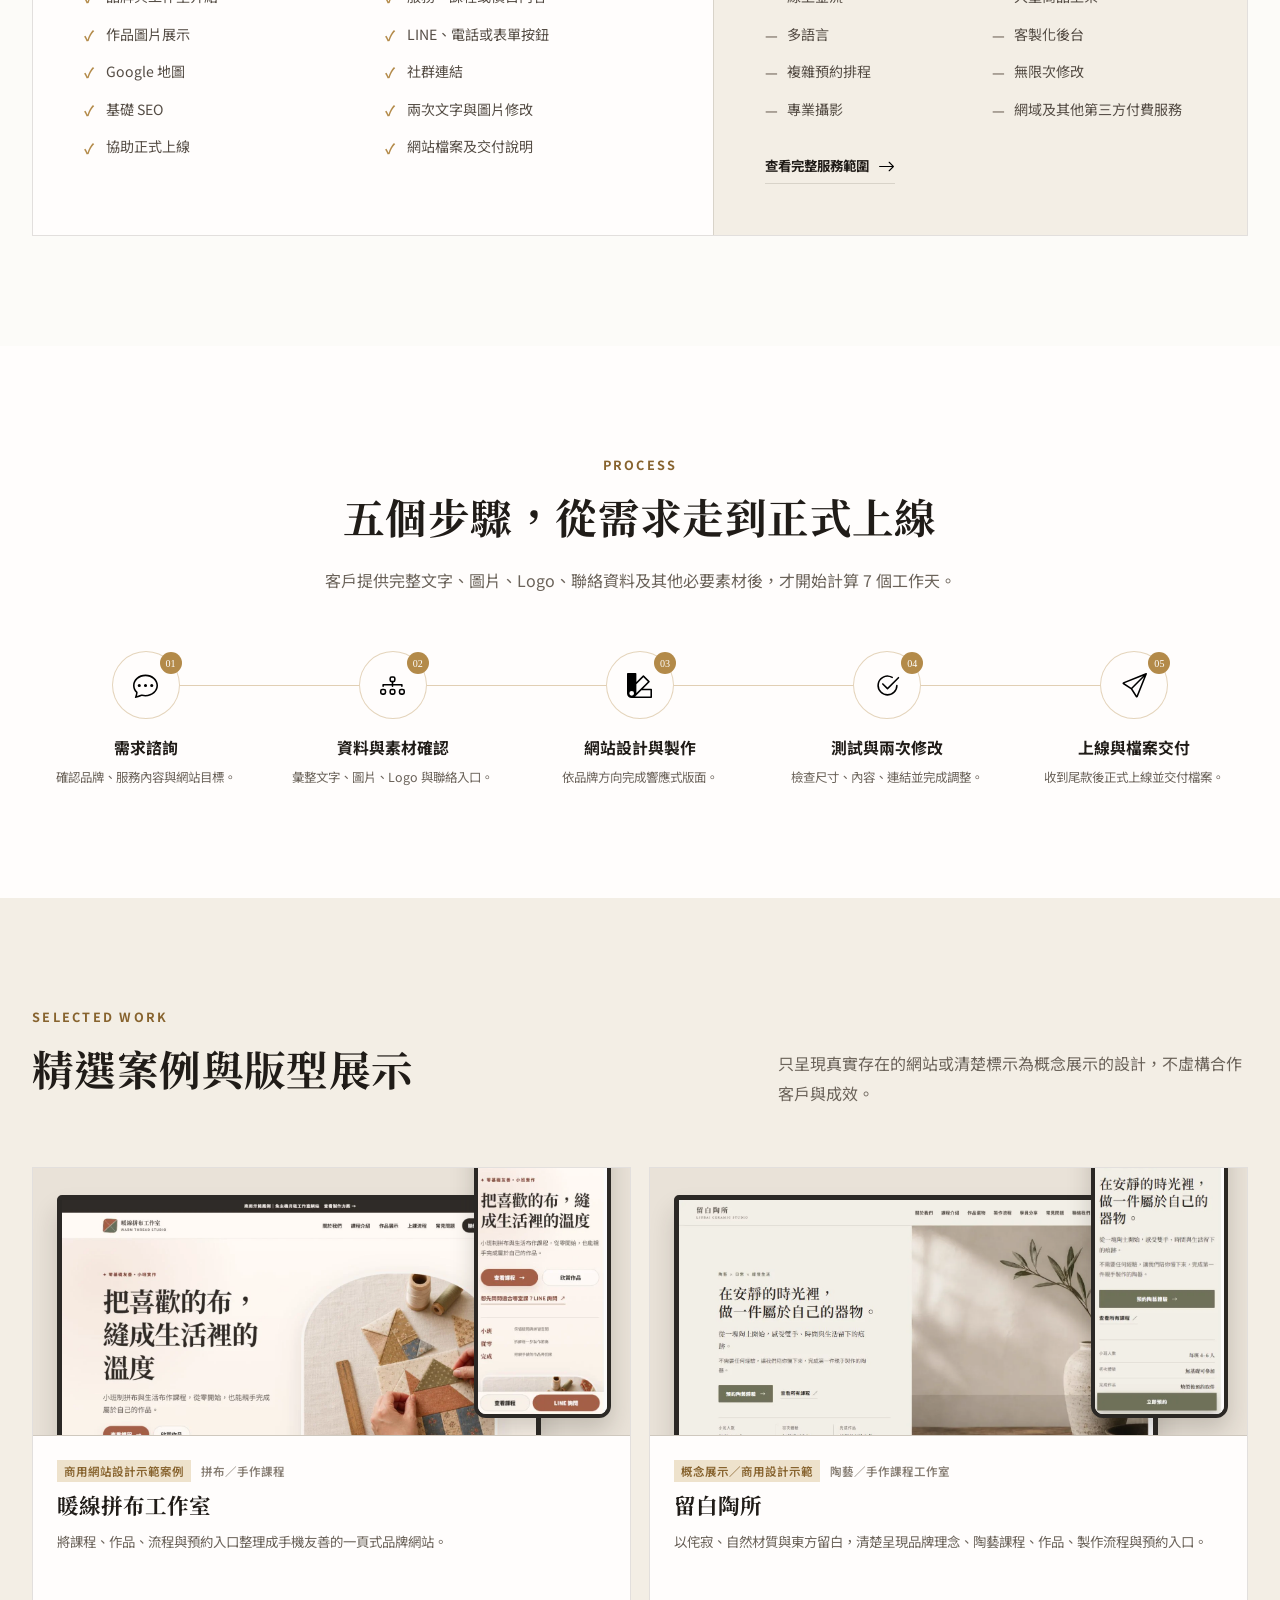
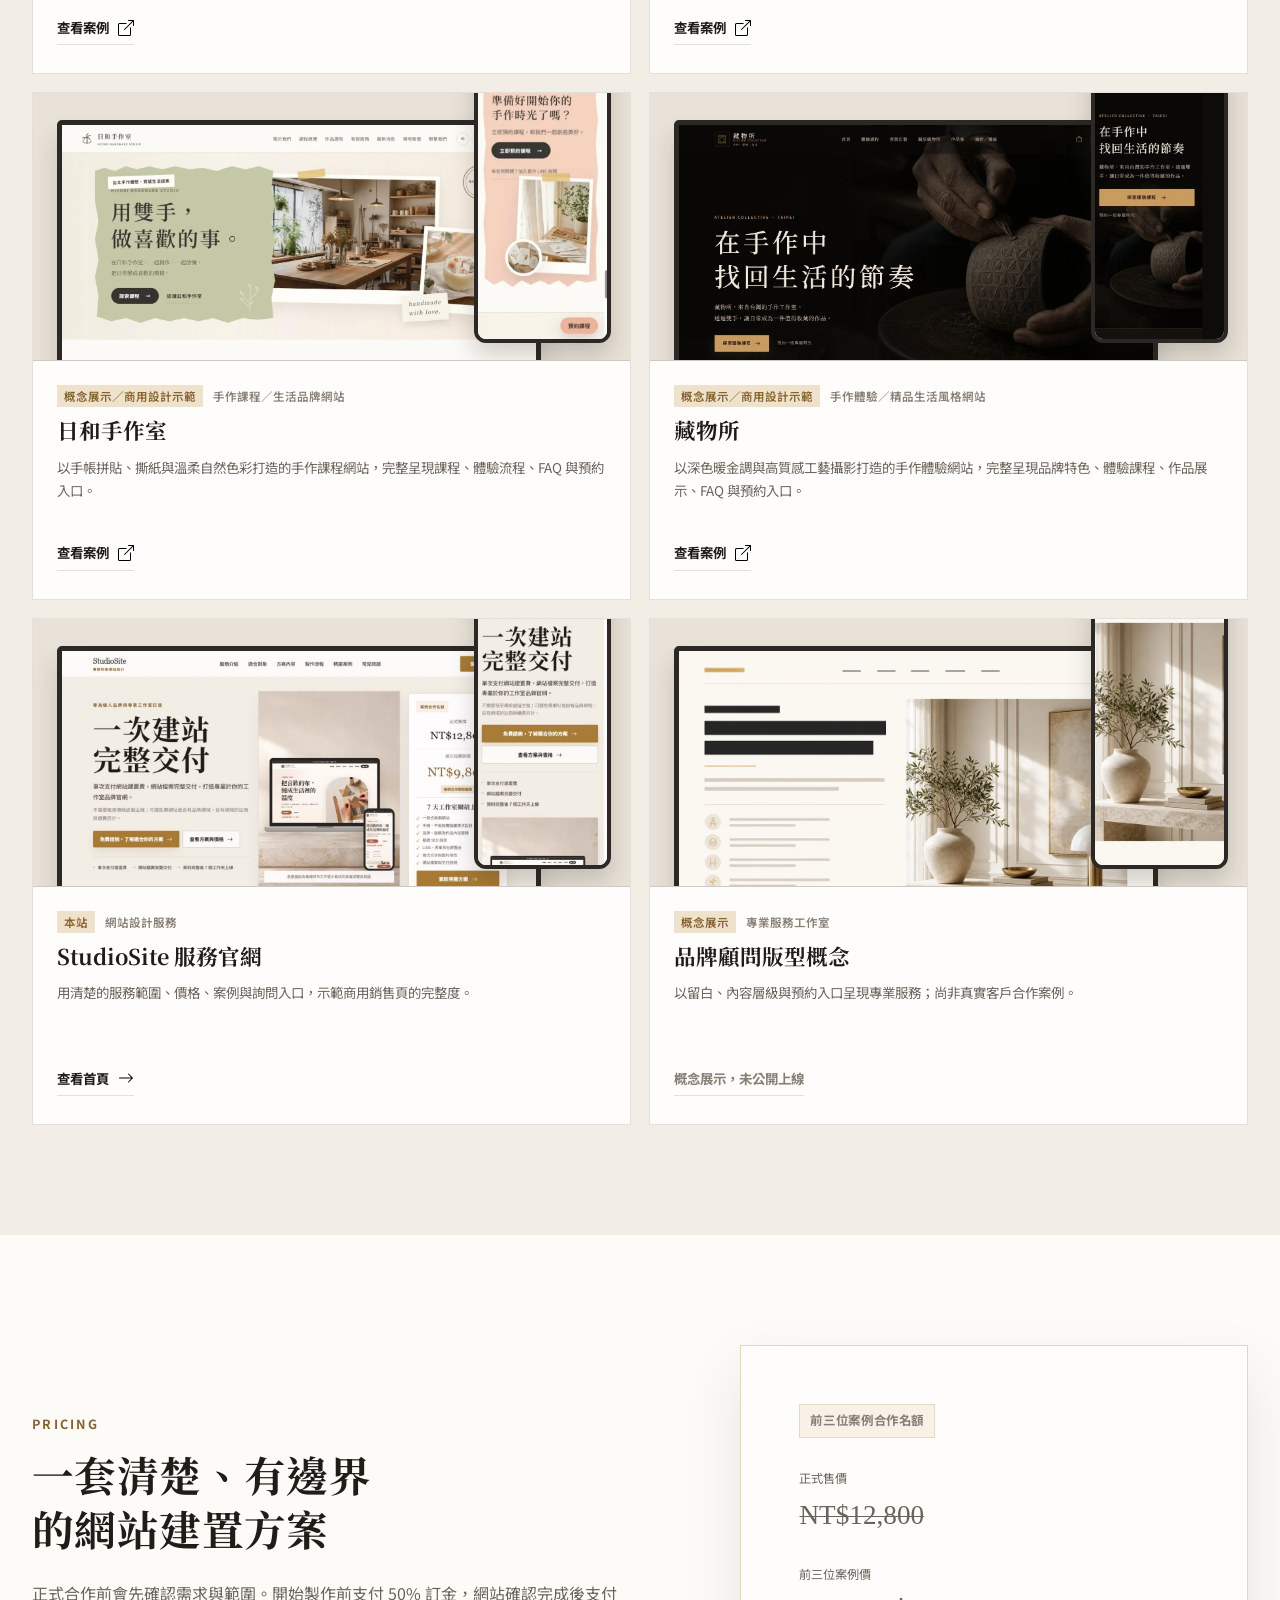
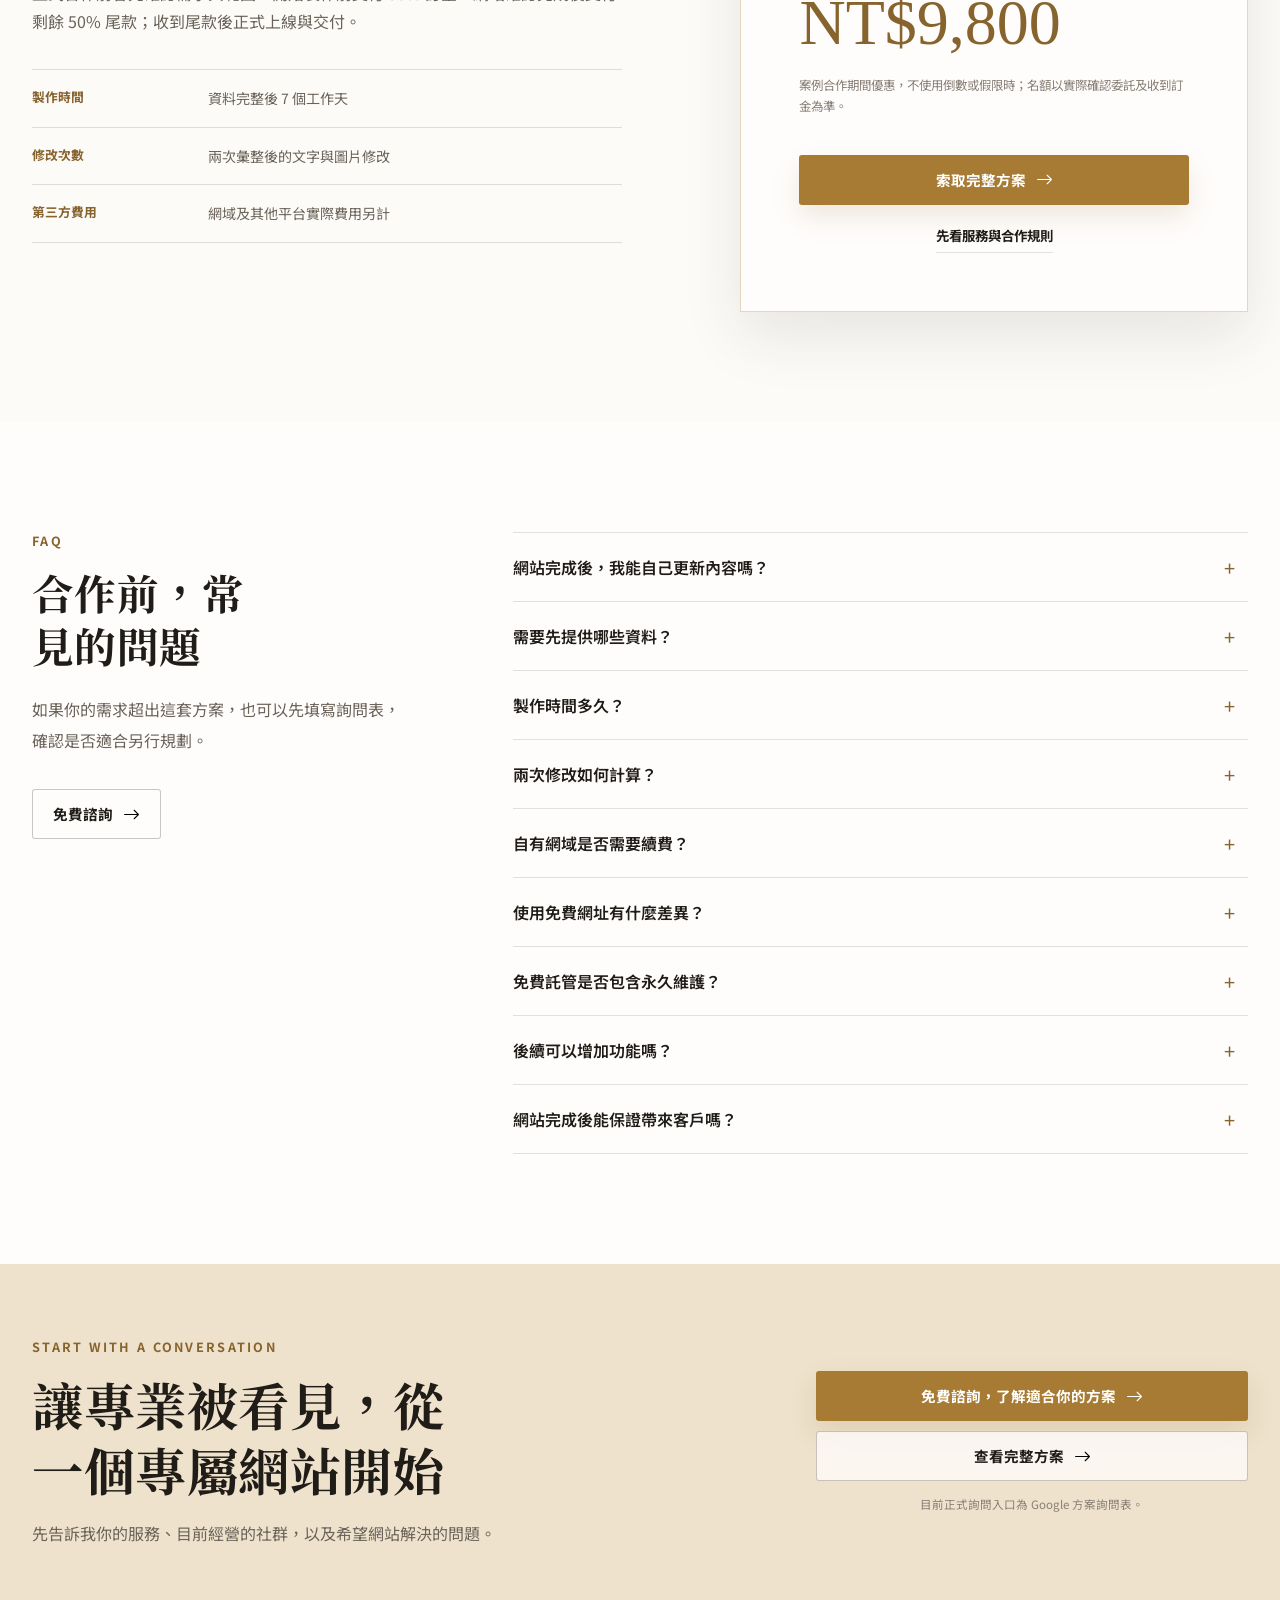
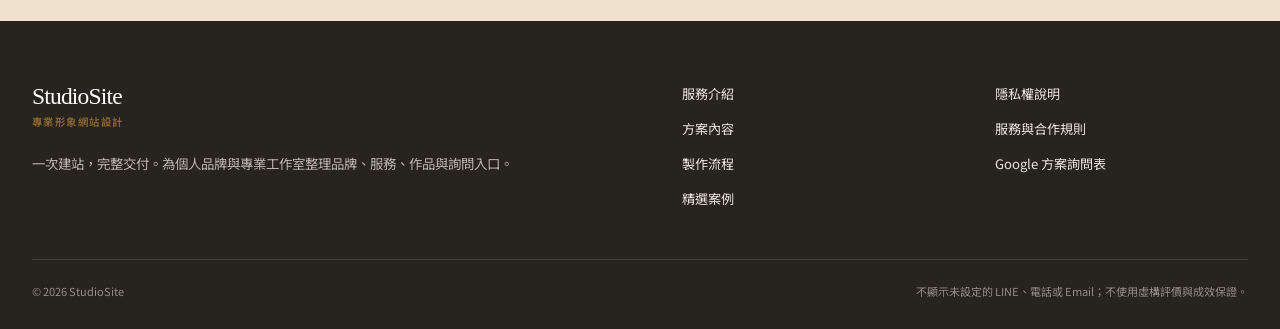
==== commit 85e9d22a: "Add atelier handmade demo case" ====
--- a/index.html
+++ b/index.html
@@ -452,6 +452,26 @@
           </article>
 
           <article class="case-card reveal" style="--delay: 240ms">
+            <a class="case-media" href="https://gavin1424.github.io/atelier-dark-handcraft-demo/" target="_blank" rel="noopener" aria-label="查看藏物所示範網站">
+              <span class="case-desktop">
+                <img src="assets/case-atelier-desktop.webp" alt="藏物所手作體驗示範網站桌面首頁" width="1440" height="900" loading="lazy" decoding="async">
+              </span>
+              <span class="case-phone">
+                <img src="assets/case-atelier-mobile.webp" alt="藏物所手作體驗示範網站手機首頁" width="390" height="844" loading="lazy" decoding="async">
+              </span>
+            </a>
+            <div class="case-copy">
+              <p><span>概念展示／商用設計示範</span> 手作體驗／精品生活風格網站</p>
+              <h3>藏物所</h3>
+              <p>以深色暖金調與高質感工藝攝影打造的手作體驗網站，完整呈現品牌特色、體驗課程、作品展示、FAQ 與預約入口。</p>
+              <a class="text-link" href="https://gavin1424.github.io/atelier-dark-handcraft-demo/" target="_blank" rel="noopener">
+                查看案例
+                <img src="assets/icons/box-arrow-up-right.svg" alt="" width="16" height="16" aria-hidden="true">
+              </a>
+            </div>
+          </article>
+
+          <article class="case-card reveal" style="--delay: 320ms">
             <a class="case-media" href="#top" aria-label="返回 StudioSite 首頁">
               <span class="case-desktop">
                 <img src="assets/case-studiosite-desktop.webp" alt="StudioSite 網站製作服務頁桌面首頁" width="1440" height="900" loading="lazy" decoding="async">
@@ -471,7 +491,7 @@
             </div>
           </article>
 
-          <article class="case-card reveal" style="--delay: 320ms">
+          <article class="case-card reveal" style="--delay: 400ms">
             <div class="case-media concept-media" aria-label="專業服務工作室概念展示">
               <span class="case-desktop">
                 <img src="assets/case-concept-studio.webp" alt="專業服務工作室概念版型桌面展示" width="1200" height="750" loading="lazy" decoding="async">
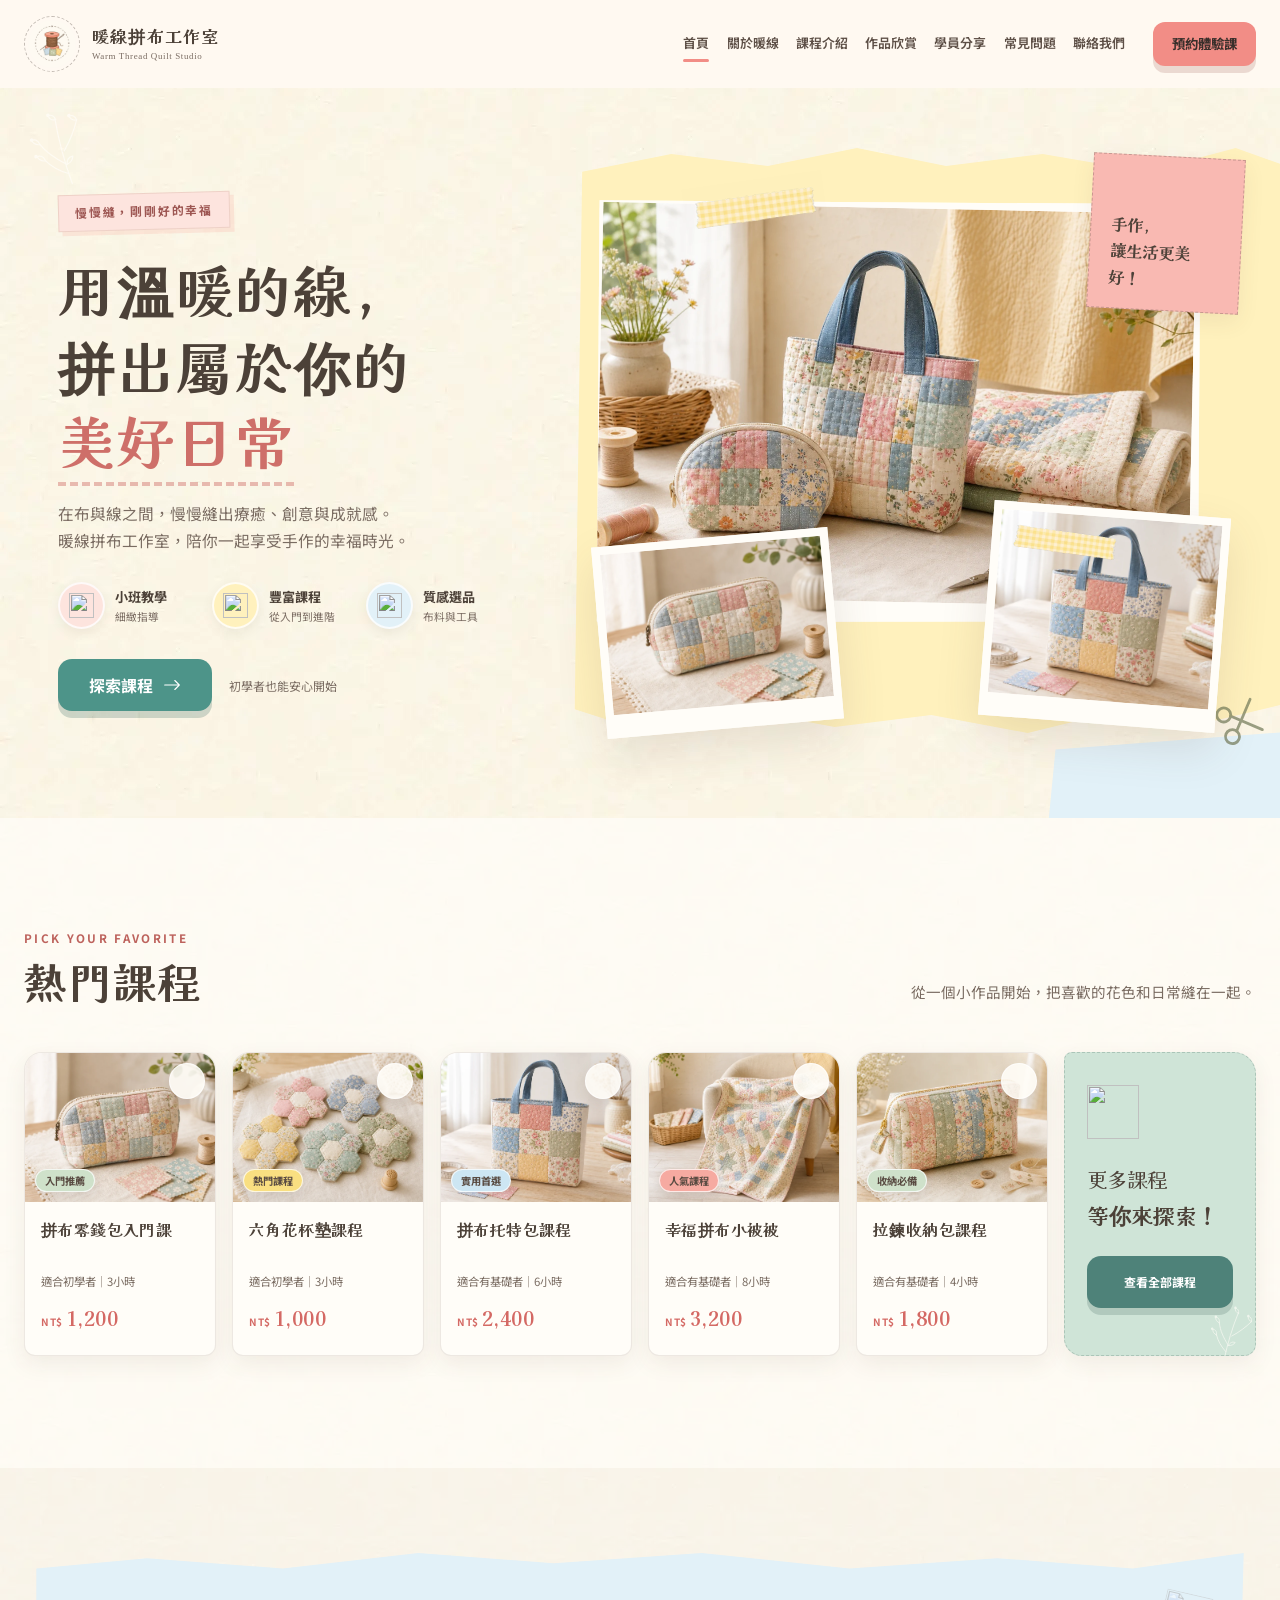
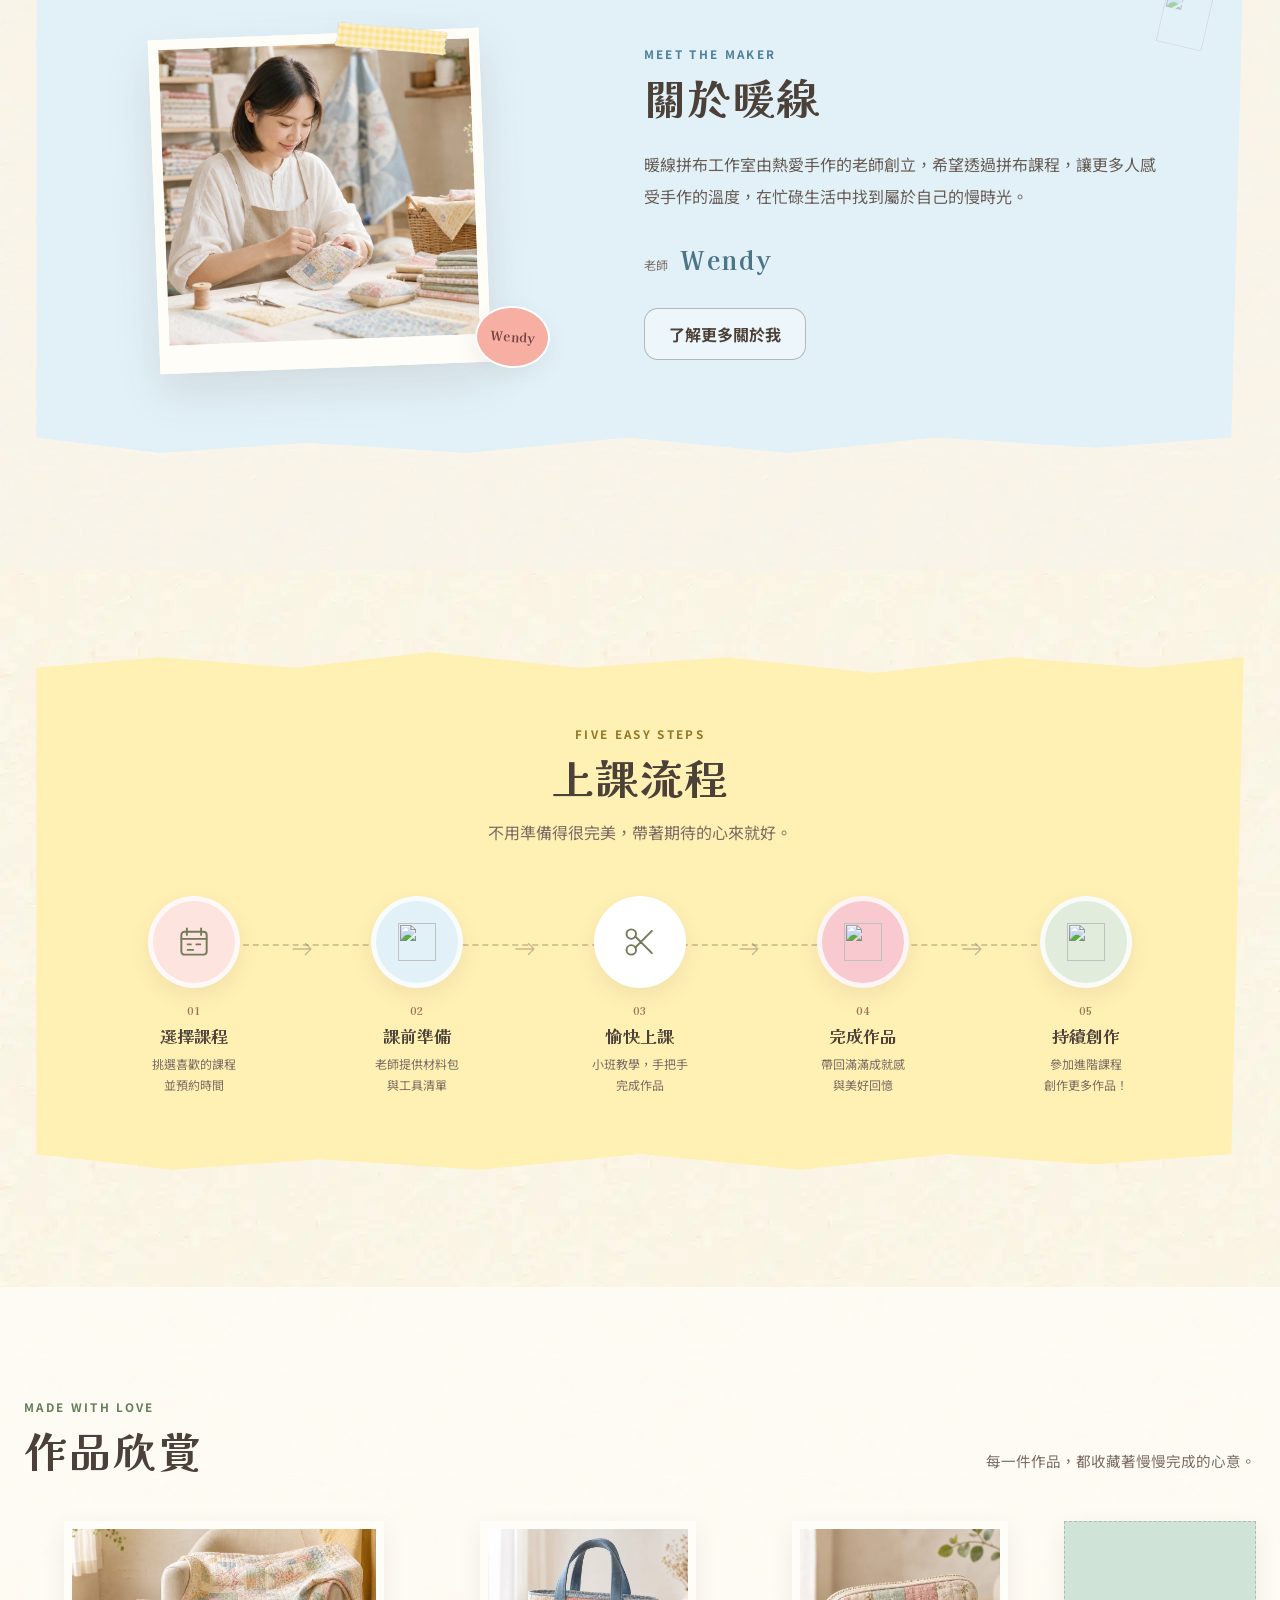
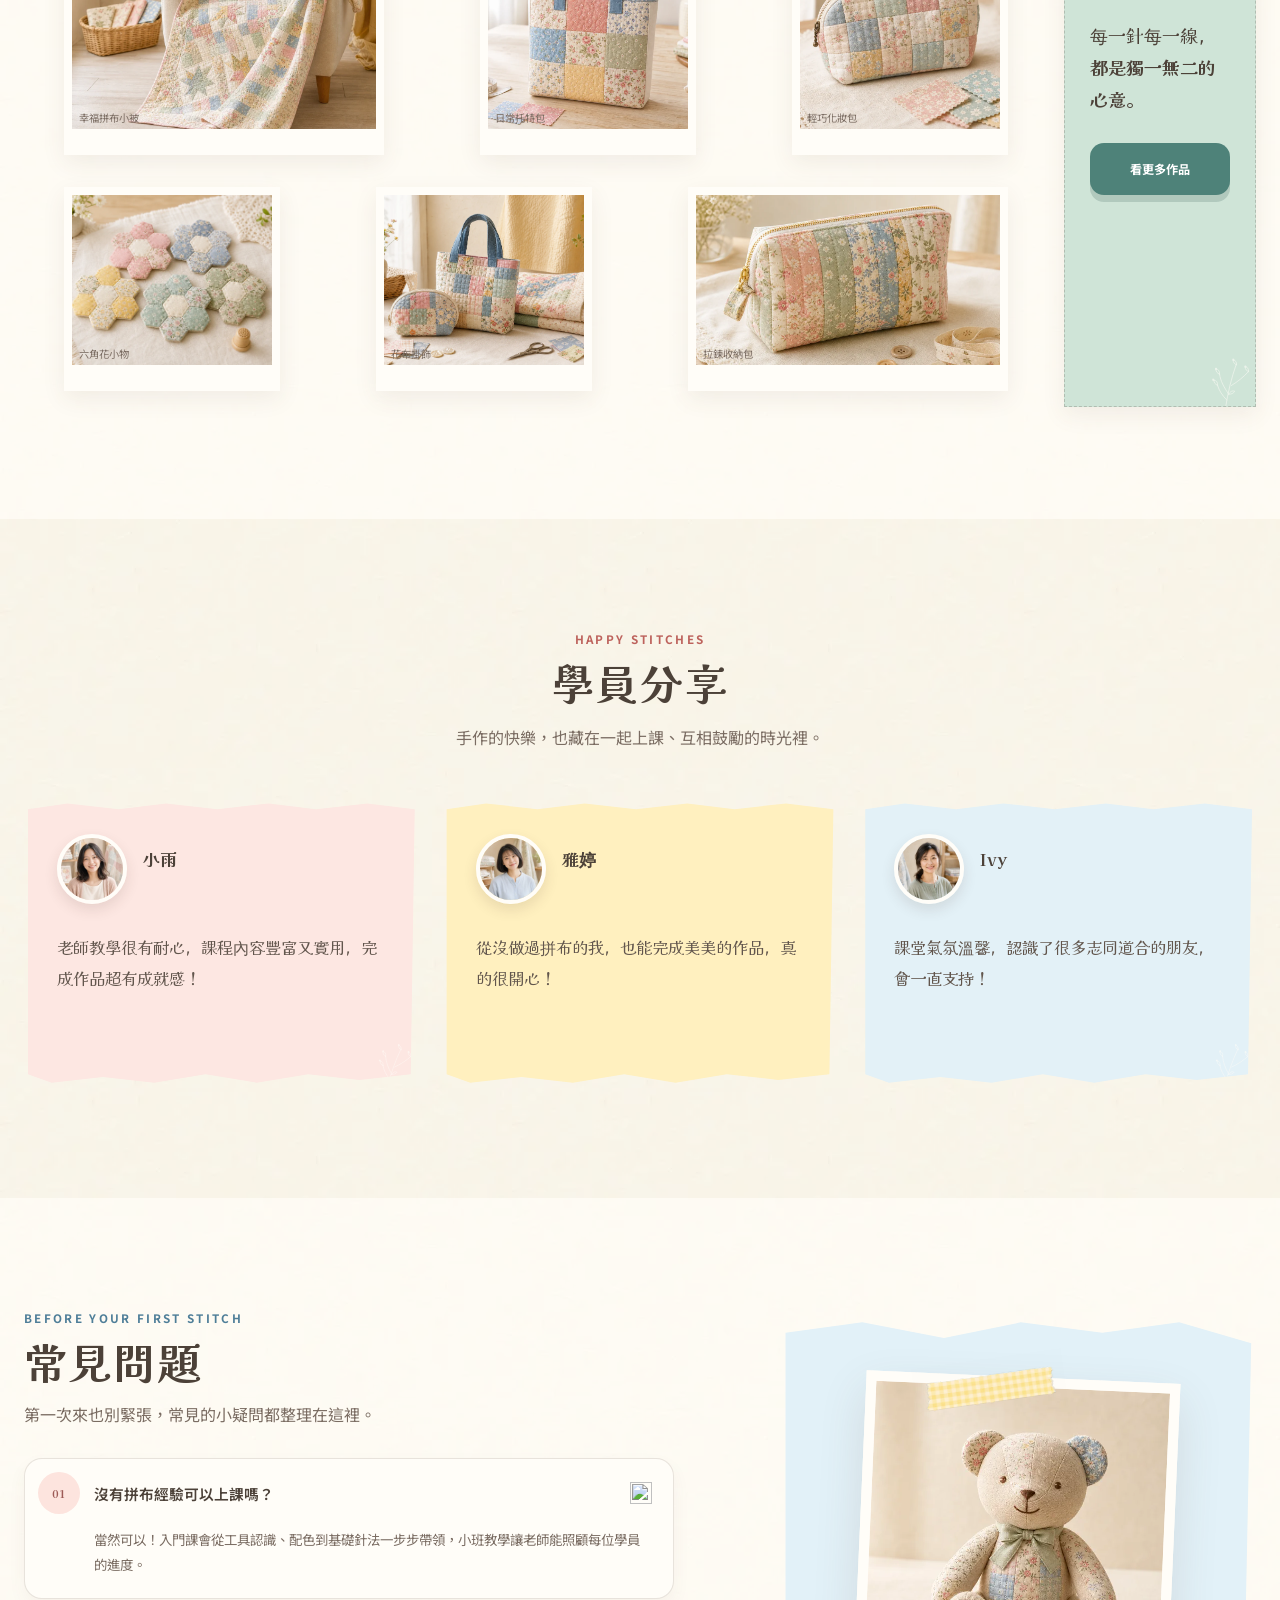
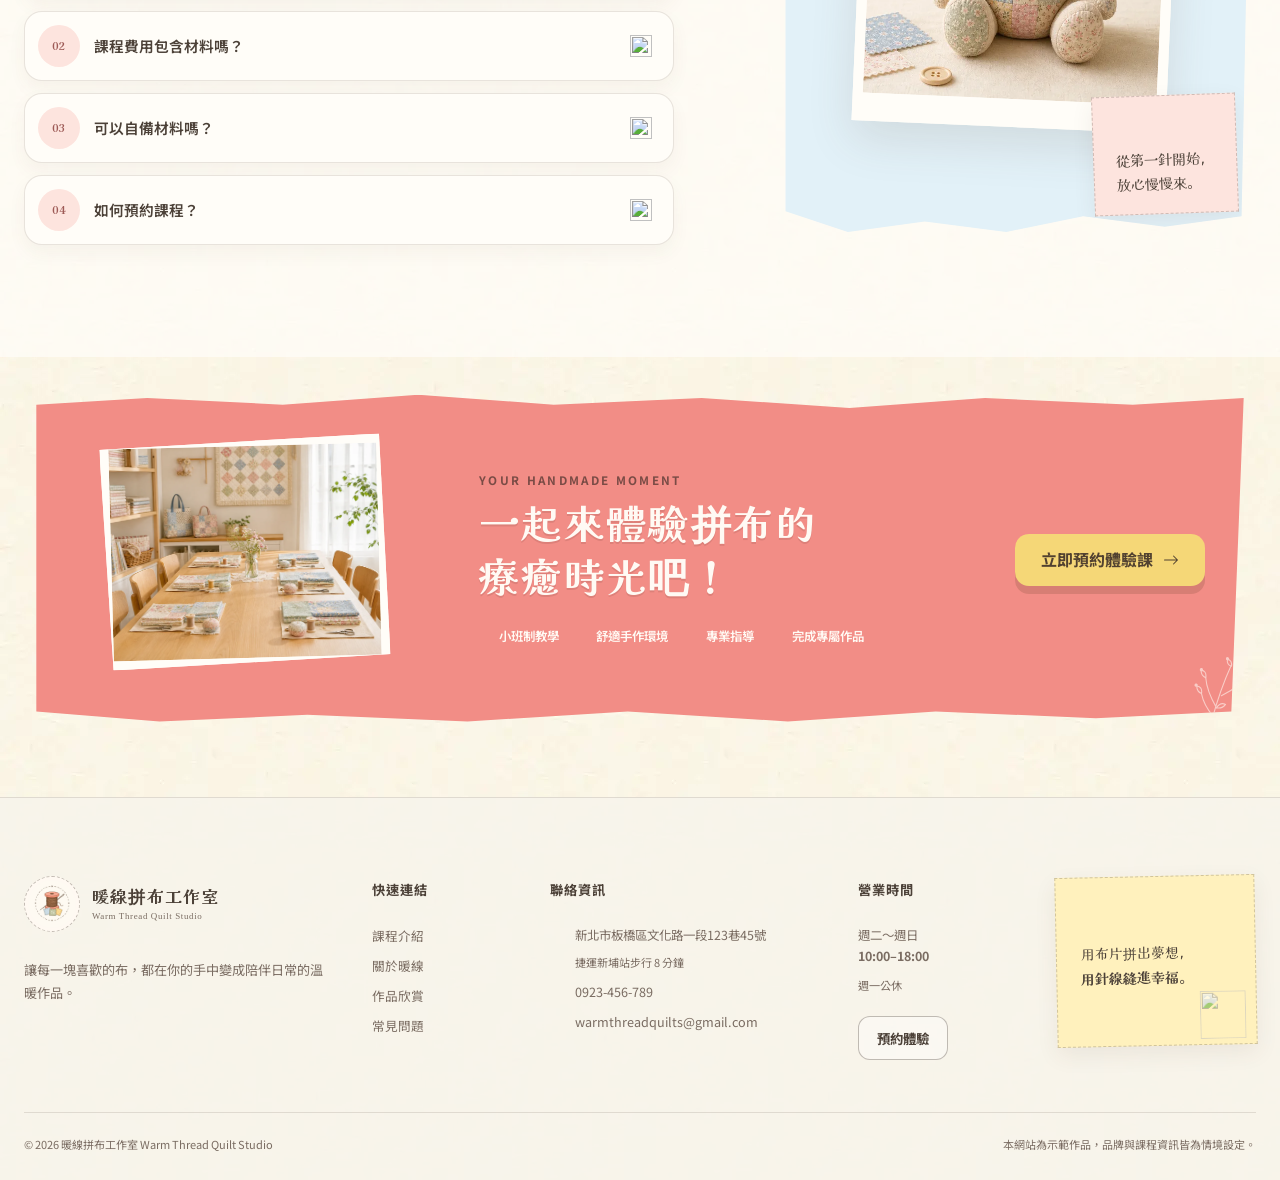
==== commit a7611d71: "Replace root site with Warm Thread Quilt Studio" ====
--- a/index.html
+++ b/index.html
@@ -3,653 +3,678 @@
 <head>
   <meta charset="utf-8">
   <meta name="viewport" content="width=device-width, initial-scale=1">
-  <meta name="theme-color" content="#fcfbf8">
-  <meta name="description" content="單次支付網站建置費，提供手機友善的一頁式工作室品牌網站、完整網站檔案、基礎 SEO、LINE 與表單整合。">
-  <meta name="robots" content="index, follow">
+  <title>暖線拼布工作室｜新北板橋拼布課程・小班手作教學</title>
+  <meta name="description" content="暖線拼布工作室提供新北板橋小班制拼布課程，從零錢包、杯墊到托特包與拼布被，陪你用布與線縫出療癒又實用的日常作品。">
+  <meta name="theme-color" content="#fff9f2">
+  <link rel="canonical" href="https://gavin1424.github.io/">
+  <link rel="icon" type="image/png" href="favicon.png">
+  <link rel="preconnect" href="https://fonts.googleapis.com">
+  <link rel="preconnect" href="https://fonts.gstatic.com" crossorigin>
+  <link href="https://fonts.googleapis.com/css2?family=Kaisei+Decol:wght@500;700&family=Noto+Sans+TC:wght@400;500;600;700&display=swap" rel="stylesheet">
+
   <meta property="og:type" content="website">
   <meta property="og:locale" content="zh_TW">
-  <meta property="og:site_name" content="StudioSite 專業形象網站設計">
-  <meta property="og:title" content="一次建站，完整交付｜工作室品牌網站製作">
-  <meta property="og:description" content="單次支付網站建置費，提供手機友善的一頁式工作室品牌網站、完整網站檔案、基礎 SEO、LINE 與表單整合。">
+  <meta property="og:site_name" content="暖線拼布工作室">
+  <meta property="og:title" content="暖線拼布工作室｜用溫暖的線，拼出美好日常">
+  <meta property="og:description" content="新北板橋小班制拼布課程，從入門到進階，陪你享受手作的幸福時光。">
   <meta property="og:url" content="https://gavin1424.github.io/">
-  <meta property="og:image" content="https://gavin1424.github.io/assets/service-og.webp">
-  <meta property="og:image:alt" content="StudioSite 一次建站、完整交付的工作室品牌網站製作方案">
+  <meta property="og:image" content="https://gavin1424.github.io/assets/images/og-warm-thread.webp">
+  <meta property="og:image:alt" content="粉彩拼布提袋、零錢包與拼布被的溫暖手作情境">
+
   <meta name="twitter:card" content="summary_large_image">
-  <meta name="twitter:title" content="一次建站，完整交付｜工作室品牌網站製作">
-  <meta name="twitter:description" content="手機友善的一頁式工作室品牌網站，包含完整網站檔案、基礎 SEO、LINE 與表單整合。">
-  <meta name="twitter:image" content="https://gavin1424.github.io/assets/service-og.webp">
-  <link rel="canonical" href="https://gavin1424.github.io/">
-  <link rel="icon" href="favicon.svg" type="image/svg+xml">
-  <link rel="preconnect" href="https://fonts.googleapis.com">
-  <link rel="preconnect" href="https://fonts.gstatic.com" crossorigin>
-  <link href="https://fonts.googleapis.com/css2?family=Noto+Sans+TC:wght@400;500;600;700&family=Noto+Serif+TC:wght@600;700;800&display=swap" rel="stylesheet">
-  <script>document.documentElement.classList.add("js");</script>
-  <link rel="stylesheet" href="styles.css?v=2.0.0">
-  <title>一次建站，完整交付｜工作室品牌網站製作</title>
-  <script type="application/ld+json" data-structured-data>
+  <meta name="twitter:title" content="暖線拼布工作室｜用溫暖的線，拼出美好日常">
+  <meta name="twitter:description" content="新北板橋小班制拼布課程，陪你從第一針開始完成專屬作品。">
+  <meta name="twitter:image" content="https://gavin1424.github.io/assets/images/og-warm-thread.webp">
+
+  <link rel="stylesheet" href="styles.css?v=20260725-collage-3">
+
+  <script type="application/ld+json">
   {
     "@context": "https://schema.org",
-    "@type": "Service",
-    "name": "7 天工作室網站上線包",
+    "@type": "LocalBusiness",
+    "name": "暖線拼布工作室",
+    "alternateName": "Warm Thread Quilt Studio",
+    "description": "新北板橋小班制拼布課程與手作體驗。",
     "url": "https://gavin1424.github.io/",
-    "description": "單次支付網站建置費，提供手機友善的一頁式工作室品牌網站、完整網站檔案、基礎 SEO、LINE 與表單整合。",
-    "areaServed": "TW",
-    "provider": {
-      "@type": "Organization",
-      "name": "StudioSite"
+    "image": "https://gavin1424.github.io/assets/images/og-warm-thread.webp",
+    "telephone": "0923-456-789",
+    "email": "warmthreadquilts@gmail.com",
+    "priceRange": "NT$1,000–3,200",
+    "address": {
+      "@type": "PostalAddress",
+      "streetAddress": "文化路一段123巷45號",
+      "addressLocality": "板橋區",
+      "addressRegion": "新北市",
+      "addressCountry": "TW"
     },
-    "offers": [
+    "openingHoursSpecification": [
       {
-        "@type": "Offer",
-        "priceCurrency": "TWD",
-        "price": "12800",
-        "description": "正式售價"
-      },
-      {
-        "@type": "Offer",
-        "priceCurrency": "TWD",
-        "price": "9800",
-        "description": "前三位案例合作價，名額以實際確認委託及收到訂金為準"
+        "@type": "OpeningHoursSpecification",
+        "dayOfWeek": ["Tuesday", "Wednesday", "Thursday", "Friday", "Saturday", "Sunday"],
+        "opens": "10:00",
+        "closes": "18:00"
       }
     ]
   }
   </script>
 </head>
-<body class="service-page" data-page="service">
+<body>
   <a class="skip-link" href="#main-content">跳到主要內容</a>
 
-  <header class="site-header" data-site-header>
-    <div class="container header-inner">
-      <a class="wordmark" href="#top" aria-label="StudioSite 首頁">
-        <strong>StudioSite</strong>
-        <span>專業形象網站設計</span>
+  <header class="site-header" data-header>
+    <div class="header-inner">
+      <a class="brand" href="#home" aria-label="暖線拼布工作室首頁">
+        <span class="brand-mark">
+          <img src="assets/images/brand-mark-warm-thread.webp" alt="" width="64" height="64">
+        </span>
+        <span class="brand-name">
+          <strong>暖線拼布工作室</strong>
+          <small>Warm Thread Quilt Studio</small>
+        </span>
       </a>
 
-      <button class="menu-toggle" type="button" aria-expanded="false" aria-controls="site-menu" data-menu-toggle>
-        <span class="menu-icon" aria-hidden="true"><i></i><i></i><i></i></span>
-        <span class="sr-only">開啟選單</span>
+      <nav class="desktop-nav" aria-label="主要導覽">
+        <a href="#home" aria-current="page">首頁</a>
+        <a href="#about">關於暖線</a>
+        <a href="#courses">課程介紹</a>
+        <a href="#gallery">作品欣賞</a>
+        <a href="#stories">學員分享</a>
+        <a href="#faq">常見問題</a>
+        <a href="#contact">聯絡我們</a>
+      </nav>
+
+      <button class="button button-small header-booking" type="button" data-booking>
+        預約體驗課
       </button>
 
-      <nav class="site-nav" id="site-menu" aria-label="主要導覽" data-site-menu>
-        <a href="#service">服務介紹</a>
-        <a href="#fit">適合對象</a>
-        <a href="#package">方案內容</a>
-        <a href="#process">製作流程</a>
-        <a href="#cases">精選案例</a>
-        <a href="#faq">常見問題</a>
-        <a class="nav-menu-contact" href="#" data-service-contact>免費諮詢</a>
-      </nav>
-
-      <a class="nav-contact" href="#" data-service-contact>
-        免費諮詢
-        <img src="assets/icons/arrow-right.svg" alt="" width="16" height="16" aria-hidden="true">
-      </a>
+      <button class="menu-toggle" type="button" aria-expanded="false" aria-controls="mobile-menu" aria-label="開啟導覽選單">
+        <img class="menu-icon-open" src="assets/icons/menu.svg" alt="" width="26" height="26">
+        <img class="menu-icon-close" src="assets/icons/close.svg" alt="" width="26" height="26">
+      </button>
     </div>
+
+    <nav class="mobile-menu" id="mobile-menu" aria-label="手機版導覽" hidden>
+      <a href="#home">首頁</a>
+      <a href="#about">關於暖線</a>
+      <a href="#courses">課程介紹</a>
+      <a href="#gallery">作品欣賞</a>
+      <a href="#stories">學員分享</a>
+      <a href="#faq">常見問題</a>
+      <a href="#contact">聯絡我們</a>
+      <button class="button" type="button" data-booking>預約體驗課</button>
+    </nav>
   </header>
 
   <main id="main-content">
-    <section class="hero" id="top" aria-labelledby="hero-title">
+    <section class="hero" id="home" aria-labelledby="hero-title">
+      <img class="decor hero-flower" src="assets/icons/flower-sprig.svg" alt="" width="88" height="88">
       <div class="container hero-grid">
         <div class="hero-copy">
-          <p class="eyebrow reveal hero-sequence" style="--delay: 40ms">專為個人品牌與專業工作室打造</p>
-          <h1 id="hero-title" class="reveal hero-sequence" style="--delay: 120ms">
-            一次建站<br>
-            完整交付
-          </h1>
-          <p class="hero-lead reveal hero-sequence" style="--delay: 200ms">
-            單次支付網站建置費，網站檔案完整交付，打造專屬於你的工作室品牌官網。
-          </p>
-          <p class="hero-note reveal hero-sequence" style="--delay: 240ms">
-            不需要租用傳統虛擬主機；可選免費網址或自有品牌網域。自有網域的註冊與續費另計。
-          </p>
-          <div class="hero-actions reveal hero-sequence" style="--delay: 300ms">
-            <a class="button button-primary" href="#" data-service-contact>
-              免費諮詢，了解適合你的方案
-              <img src="assets/icons/arrow-right.svg" alt="" width="17" height="17" aria-hidden="true">
+          <p class="paper-kicker">慢慢縫，剛剛好的幸福</p>
+          <h1 id="hero-title">用溫暖的線，<br>拼出屬於你的<br><em>美好日常</em></h1>
+          <p class="hero-lead">在布與線之間，慢慢縫出療癒、創意與成就感。<br>暖線拼布工作室，陪你一起享受手作的幸福時光。</p>
+
+          <ul class="hero-features" aria-label="課程特色">
+            <li>
+              <span class="feature-icon feature-icon-coral">
+                <img src="assets/icons/school.svg" alt="" width="28" height="28">
+              </span>
+              <span><strong>小班教學</strong><small>細緻指導</small></span>
+            </li>
+            <li>
+              <span class="feature-icon feature-icon-yellow">
+                <img src="assets/icons/sparkles.svg" alt="" width="28" height="28">
+              </span>
+              <span><strong>豐富課程</strong><small>從入門到進階</small></span>
+            </li>
+            <li>
+              <span class="feature-icon feature-icon-blue">
+                <img src="assets/icons/package.svg" alt="" width="28" height="28">
+              </span>
+              <span><strong>質感選品</strong><small>布料與工具</small></span>
+            </li>
+          </ul>
+
+          <div class="hero-actions">
+            <a class="button button-primary" href="#courses">
+              探索課程
+              <span class="icon icon-arrow" aria-hidden="true"></span>
             </a>
-            <a class="button button-secondary" href="#pricing">
-              查看方案與價格
-              <img src="assets/icons/arrow-right.svg" alt="" width="17" height="17" aria-hidden="true">
-            </a>
-          </div>
-          <ul class="hero-points reveal hero-sequence" style="--delay: 360ms" aria-label="方案重點">
-            <li>單次支付建置費</li>
-            <li>網站檔案完整交付</li>
-            <li>資料完整後 7 個工作天上線</li>
-          </ul>
-        </div>
-
-        <figure class="hero-visual reveal hero-visual-enter" data-parallax>
-          <img
-            class="hero-scene"
-            src="assets/hero-scene-v2.webp"
-            alt=""
-            width="1536"
-            height="1024"
-            fetchpriority="high"
-            decoding="async"
-            aria-hidden="true"
-          >
-          <div class="device-stage" aria-label="暖線拼布工作室示範網站的桌面與手機畫面">
-            <div class="laptop" aria-hidden="true">
-              <div class="laptop-screen">
-                <img src="assets/warm-thread-desktop.webp" alt="" width="1440" height="900" decoding="async">
-              </div>
-              <div class="laptop-base"></div>
-            </div>
-            <div class="phone" aria-hidden="true">
-              <div class="phone-screen">
-                <img src="assets/warm-thread-mobile.webp" alt="" width="390" height="844" decoding="async">
-              </div>
-            </div>
-          </div>
-          <figcaption>裝置畫面為暖線拼布工作室示範站的真實瀏覽器截圖</figcaption>
-        </figure>
-
-        <aside class="price-card reveal price-card-enter" aria-labelledby="hero-price-title">
-          <p class="price-badge">案例合作名額</p>
-          <div class="formal-price">
-            <span>正式售價</span>
-            <strong data-config="service.formalPrice">NT$12,800</strong>
-          </div>
-          <div class="case-price">
-            <span>前三位案例價</span>
-            <strong data-config="service.casePrice">NT$9,800</strong>
-            <small>案例合作期間優惠</small>
-          </div>
-          <h2 id="hero-price-title">7 天工作室網站上線包</h2>
-          <ul class="price-features">
-            <li>一頁式商用網站</li>
-            <li>手機、平板與電腦響應式設計</li>
-            <li>品牌、服務及作品內容整理</li>
-            <li>基礎 SEO 設定</li>
-            <li>LINE、表單與社群整合</li>
-            <li>兩次文字與圖片修改</li>
-            <li>網站檔案與交付說明</li>
-          </ul>
-          <a class="button button-primary button-full" href="#" data-service-contact>
-            索取完整方案
-            <img src="assets/icons/arrow-right.svg" alt="" width="17" height="17" aria-hidden="true">
-          </a>
-          <p class="price-note">名額以實際確認委託及收到訂金為準。</p>
-        </aside>
-      </div>
-    </section>
-
-    <section class="advantages" aria-labelledby="advantages-title">
+            <span class="hero-hint">初學者也能安心開始</span>
+          </div>
+        </div>
+
+        <div class="hero-collage" aria-label="暖線拼布作品拼貼">
+          <div class="hero-paper" aria-hidden="true"></div>
+
+          <figure class="photo-frame hero-main-photo">
+            <img src="assets/images/hero-patchwork-collection.webp" alt="粉彩拼布提袋、拼布被與拉鍊小包的溫暖作品組合" width="1600" height="1067" fetchpriority="high">
+          </figure>
+
+          <figure class="photo-frame hero-mini-photo hero-mini-tote">
+            <img src="assets/images/course-patchwork-tote.webp" alt="粉彩九宮格拼布托特包" width="1000" height="750">
+          </figure>
+
+          <figure class="photo-frame hero-mini-photo hero-mini-pouch">
+            <img src="assets/images/course-coin-purse.webp" alt="柔和花布拼接零錢包" width="1000" height="750">
+          </figure>
+
+          <div class="hero-note">
+            <span class="icon icon-heart" aria-hidden="true"></span>
+            <p>手作，<br>讓生活更美好！</p>
+          </div>
+
+          <img class="washi hero-tape-one" src="assets/images/washi-tape-yellow.webp" alt="" width="700" height="280">
+          <img class="washi hero-tape-two" src="assets/images/washi-tape-yellow.webp" alt="" width="700" height="280">
+          <img class="decor hero-scissors" src="assets/icons/scissors.svg" alt="" width="58" height="58">
+        </div>
+      </div>
+    </section>
+
+    <section class="section courses-section" id="courses" aria-labelledby="courses-title">
       <div class="container">
-        <div class="visually-hidden" id="advantages-title">五項服務優勢</div>
-        <div class="advantage-grid">
-          <article class="advantage reveal" style="--delay: 0ms">
-            <img src="assets/icons/cash-stack.svg" alt="" width="30" height="30" aria-hidden="true">
-            <h2>單次支付建置費</h2>
-            <p>不綁傳統虛擬主機月費方案。</p>
-          </article>
-          <article class="advantage reveal" style="--delay: 60ms">
-            <img src="assets/icons/file-earmark-code.svg" alt="" width="30" height="30" aria-hidden="true">
-            <h2>網站檔案完整交付</h2>
-            <p>完成後提供網站檔案與基本交付說明。</p>
-          </article>
-          <article class="advantage reveal" style="--delay: 120ms">
-            <img src="assets/icons/speedometer2.svg" alt="" width="30" height="30" aria-hidden="true">
-            <h2>手機閱讀體驗</h2>
-            <p>依手機、平板與電腦重新安排版面。</p>
-          </article>
-          <article class="advantage reveal" style="--delay: 180ms">
-            <img src="assets/icons/shield-check.svg" alt="" width="30" height="30" aria-hidden="true">
-            <h2>載入快速、結構單純</h2>
-            <p>不依賴大型後台、資料庫及大量外掛。</p>
-          </article>
-          <article class="advantage reveal" style="--delay: 240ms">
-            <img src="assets/icons/pencil-square.svg" alt="" width="30" height="30" aria-hidden="true">
-            <h2>後續彈性調整</h2>
-            <p>內容修改與功能擴充可再依實際需求評估。</p>
-          </article>
-        </div>
-      </div>
-    </section>
-
-    <section class="section fit-section" id="fit" aria-labelledby="fit-title">
-      <div class="container">
-        <div class="section-heading centered reveal">
-          <p class="eyebrow">WHO IT IS FOR</p>
-          <h2 id="fit-title">適合哪些工作室？</h2>
-          <p>如果你已經在社群穩定分享服務，卻缺少一個能完整介紹品牌、作品與詢問方式的入口，這套方案會很適合。</p>
-        </div>
-        <div class="fit-grid">
-          <article class="fit-item reveal">
-            <img src="assets/icons/palette2.svg" alt="" width="28" height="28" aria-hidden="true">
-            <h3>手作及課程老師</h3>
-            <p>整理課程、作品與報名方式。</p>
-          </article>
-          <article class="fit-item reveal">
-            <img src="assets/icons/person-check.svg" alt="" width="28" height="28" aria-hidden="true">
-            <h3>美容、美甲與美睫</h3>
-            <p>清楚呈現服務項目與預約入口。</p>
-          </article>
-          <article class="fit-item reveal">
-            <img src="assets/icons/box-arrow-up-right.svg" alt="" width="28" height="28" aria-hidden="true">
-            <h3>攝影與設計工作室</h3>
-            <p>用一致版面展示風格與案例。</p>
-          </article>
-          <article class="fit-item reveal">
-            <img src="assets/icons/speedometer2.svg" alt="" width="28" height="28" aria-hidden="true">
-            <h3>健身、瑜伽與教練</h3>
-            <p>說明方案、流程與適合對象。</p>
-          </article>
-          <article class="fit-item reveal">
-            <img src="assets/icons/cash-stack.svg" alt="" width="28" height="28" aria-hidden="true">
-            <h3>烘焙及客製商品</h3>
-            <p>彙整品項、作品與接單資訊。</p>
-          </article>
-          <article class="fit-item reveal">
-            <img src="assets/icons/diagram-3.svg" alt="" width="28" height="28" aria-hidden="true">
-            <h3>個人品牌與自由工作者</h3>
-            <p>建立可直接分享的專業介紹頁。</p>
-          </article>
-        </div>
-      </div>
-    </section>
-
-    <section class="section why-section" id="service" aria-labelledby="why-title">
-      <div class="container why-layout">
         <div class="section-heading reveal">
-          <p class="eyebrow">A SIMPLER WEBSITE</p>
-          <h2 id="why-title">為什麼選擇<br>一次建站、完整交付？</h2>
-          <p>適合內容相對穩定，主要需要品牌門面、作品展示與詢問入口的工作室。用更單純的網站結構，把經營重心留給真正重要的服務。</p>
-          <a class="text-link" href="service-rules.html">
-            查看完整合作規則
-            <img src="assets/icons/arrow-right.svg" alt="" width="17" height="17" aria-hidden="true">
-          </a>
-        </div>
-        <div class="reason-list">
-          <article class="reason-item reveal">
-            <span>01</span>
-            <div><h3>不需要租用傳統虛擬主機</h3><p>可選平台免費網址；若使用自有品牌網域，網域仍需定期續費。</p></div>
-          </article>
-          <article class="reason-item reveal">
-            <span>02</span>
-            <div><h3>不必維護 WordPress 外掛環境</h3><p>網站不依賴資料庫與大量外掛，減少版本更新衝突與日常技術負擔。</p></div>
-          </article>
-          <article class="reason-item reveal">
-            <span>03</span>
-            <div><h3>結構單純，載入快速</h3><p>把品牌介紹、服務、作品與詢問入口放在清楚的閱讀路徑中。</p></div>
-          </article>
-          <article class="reason-item reveal">
-            <span>04</span>
-            <div><h3>網站原始檔完整交付</h3><p>尾款完成後交付網站檔案與說明，不把網站綁在不透明的後台。</p></div>
-          </article>
-          <article class="reason-item reveal">
-            <span>05</span>
-            <div><h3>後續仍可評估擴充</h3><p>需要新增頁面或功能時，可依內容、技術與時程另行規劃。</p></div>
-          </article>
-          <article class="reason-item reason-caveat reveal">
-            <span>NOTE</span>
-            <div><h3>一次建置不等於永久維護</h3><p>免費託管政策可能調整；後續修改、維護與複雜會員、購物車、庫存或大型後台均另行評估。</p></div>
-          </article>
-        </div>
-      </div>
-    </section>
-
-    <section class="section package-section" id="package" aria-labelledby="package-title">
-      <div class="container">
-        <div class="section-heading-row">
-          <div class="reveal">
-            <p class="eyebrow">THE PACKAGE</p>
-            <h2 id="package-title">7 天工作室網站上線包</h2>
-          </div>
-          <p class="reveal">把散落在社群與對話裡的品牌資訊，整理成一個可以正式上線、直接分享給客戶的網站。</p>
-        </div>
-
-        <div class="scope-grid">
-          <article class="scope-panel included reveal">
-            <p class="scope-kicker">方案包含</p>
-            <h3>完成一個可正式使用的商用網站</h3>
-            <ul class="scope-list">
-              <li>一頁式商用網站</li>
-              <li>手機、平板與桌面響應式排版</li>
-              <li>品牌與工作室介紹</li>
-              <li>服務、課程或價目內容</li>
-              <li>作品圖片展示</li>
-              <li>LINE、電話或表單按鈕</li>
-              <li>Google 地圖</li>
-              <li>社群連結</li>
-              <li>基礎 SEO</li>
-              <li>兩次文字與圖片修改</li>
-              <li>協助正式上線</li>
-              <li>網站檔案及交付說明</li>
-            </ul>
-          </article>
-          <article class="scope-panel excluded reveal">
-            <p class="scope-kicker">不包含</p>
-            <h3>需要另行規劃與報價的範圍</h3>
-            <ul class="scope-list">
-              <li>會員系統</li>
-              <li>購物車</li>
-              <li>線上金流</li>
-              <li>大量商品上架</li>
-              <li>多語言</li>
-              <li>客製化後台</li>
-              <li>複雜預約排程</li>
-              <li>無限次修改</li>
-              <li>專業攝影</li>
-              <li>網域及其他第三方付費服務</li>
-            </ul>
-            <a class="text-link" href="service-rules.html">
-              查看完整服務範圍
-              <img src="assets/icons/arrow-right.svg" alt="" width="17" height="17" aria-hidden="true">
-            </a>
-          </article>
+          <div>
+            <p class="eyebrow eyebrow-coral">Pick your favorite</p>
+            <h2 id="courses-title">熱門課程</h2>
+          </div>
+          <p>從一個小作品開始，把喜歡的花色和日常縫在一起。</p>
+        </div>
+
+        <div class="course-grid">
+          <article class="course-card reveal">
+            <div class="course-media">
+              <img src="assets/images/course-coin-purse.webp" alt="粉彩小方格拼布零錢包" width="1000" height="750" loading="lazy">
+              <span class="course-tag tag-sage">入門推薦</span>
+              <button class="favorite" type="button" aria-pressed="false" aria-label="收藏拼布零錢包入門課">
+                <span class="icon icon-heart" aria-hidden="true"></span>
+              </button>
+            </div>
+            <div class="course-body">
+              <h3>拼布零錢包入門課</h3>
+              <p>適合初學者<span aria-hidden="true">｜</span>3小時</p>
+              <div class="course-price"><span>NT$</span>1,200</div>
+            </div>
+          </article>
+
+          <article class="course-card reveal">
+            <div class="course-media">
+              <img src="assets/images/course-hexagon-coasters.webp" alt="五款粉彩六角花拼布杯墊" width="1000" height="750" loading="lazy">
+              <span class="course-tag tag-yellow">熱門課程</span>
+              <button class="favorite" type="button" aria-pressed="false" aria-label="收藏六角花杯墊課程">
+                <span class="icon icon-heart" aria-hidden="true"></span>
+              </button>
+            </div>
+            <div class="course-body">
+              <h3>六角花杯墊課程</h3>
+              <p>適合初學者<span aria-hidden="true">｜</span>3小時</p>
+              <div class="course-price"><span>NT$</span>1,000</div>
+            </div>
+          </article>
+
+          <article class="course-card reveal">
+            <div class="course-media">
+              <img src="assets/images/course-patchwork-tote.webp" alt="粉彩花布九宮格拼布托特包" width="1000" height="750" loading="lazy">
+              <span class="course-tag tag-blue">實用首選</span>
+              <button class="favorite" type="button" aria-pressed="false" aria-label="收藏拼布托特包課程">
+                <span class="icon icon-heart" aria-hidden="true"></span>
+              </button>
+            </div>
+            <div class="course-body">
+              <h3>拼布托特包課程</h3>
+              <p>適合有基礎者<span aria-hidden="true">｜</span>6小時</p>
+              <div class="course-price"><span>NT$</span>2,400</div>
+            </div>
+          </article>
+
+          <article class="course-card reveal">
+            <div class="course-media">
+              <img src="assets/images/course-happiness-quilt.webp" alt="披在奶油色扶手椅上的粉彩拼布小被" width="1000" height="750" loading="lazy">
+              <span class="course-tag tag-coral">人氣課程</span>
+              <button class="favorite" type="button" aria-pressed="false" aria-label="收藏幸福拼布小被被課程">
+                <span class="icon icon-heart" aria-hidden="true"></span>
+              </button>
+            </div>
+            <div class="course-body">
+              <h3>幸福拼布小被被</h3>
+              <p>適合有基礎者<span aria-hidden="true">｜</span>8小時</p>
+              <div class="course-price"><span>NT$</span>3,200</div>
+            </div>
+          </article>
+
+          <article class="course-card reveal">
+            <div class="course-media">
+              <img src="assets/images/course-zip-storage-pouch.webp" alt="粉彩直條花布拼接拉鍊收納包" width="1000" height="750" loading="lazy">
+              <span class="course-tag tag-sage">收納必備</span>
+              <button class="favorite" type="button" aria-pressed="false" aria-label="收藏拉鍊收納包課程">
+                <span class="icon icon-heart" aria-hidden="true"></span>
+              </button>
+            </div>
+            <div class="course-body">
+              <h3>拉鍊收納包課程</h3>
+              <p>適合有基礎者<span aria-hidden="true">｜</span>4小時</p>
+              <div class="course-price"><span>NT$</span>1,800</div>
+            </div>
+          </article>
+
+          <aside class="course-cta-card reveal" aria-label="瀏覽更多課程">
+            <img src="assets/icons/needle-thread.svg" alt="" width="54" height="54">
+            <p>更多課程<br><strong>等你來探索！</strong></p>
+            <button class="button button-dark" type="button" data-booking>
+              查看全部課程
+            </button>
+            <img class="course-cta-flower" src="assets/icons/flower-sprig.svg" alt="" width="64" height="64">
+          </aside>
+        </div>
+      </div>
+    </section>
+
+    <section class="section about-section" id="about" aria-labelledby="about-title">
+      <div class="container about-paper reveal">
+        <img class="decor about-heart" src="assets/icons/heart.svg" alt="" width="54" height="54">
+        <div class="about-photo-wrap">
+          <figure class="photo-frame about-photo">
+            <img src="assets/images/about-wendy.webp" alt="暖線拼布工作室老師 Wendy 正在手縫拼布作品" width="1200" height="900" loading="lazy">
+          </figure>
+          <img class="washi about-tape" src="assets/images/washi-tape-yellow.webp" alt="" width="700" height="280">
+          <span class="about-sticker">Wendy</span>
+        </div>
+
+        <div class="about-copy">
+          <p class="eyebrow eyebrow-blue">Meet the maker</p>
+          <h2 id="about-title">關於暖線</h2>
+          <p>暖線拼布工作室由熱愛手作的老師創立，希望透過拼布課程，讓更多人感受手作的溫度，在忙碌生活中找到屬於自己的慢時光。</p>
+          <div class="teacher-signature">
+            <span>老師</span>
+            <strong>Wendy</strong>
+          </div>
+          <a class="button button-outline" href="#contact">了解更多關於我</a>
         </div>
       </div>
     </section>
 
     <section class="section process-section" id="process" aria-labelledby="process-title">
-      <div class="container">
-        <div class="section-heading centered reveal">
-          <p class="eyebrow">PROCESS</p>
-          <h2 id="process-title">五個步驟，從需求走到正式上線</h2>
-          <p>客戶提供完整文字、圖片、Logo、聯絡資料及其他必要素材後，才開始計算 7 個工作天。</p>
-        </div>
+      <div class="container process-paper">
+        <div class="center-heading reveal">
+          <p class="eyebrow eyebrow-yellow">Five easy steps</p>
+          <h2 id="process-title">上課流程</h2>
+          <p>不用準備得很完美，帶著期待的心來就好。</p>
+        </div>
+
         <ol class="process-list">
-          <li class="reveal" style="--delay: 0ms">
-            <div class="step-mark"><span>01</span><img src="assets/icons/chat-dots.svg" alt="" width="25" height="25" aria-hidden="true"></div>
-            <h3>需求諮詢</h3>
-            <p>確認品牌、服務內容與網站目標。</p>
+          <li class="process-item reveal">
+            <div class="process-icon process-coral">
+              <img src="assets/icons/calendar.svg" alt="" width="38" height="38">
+            </div>
+            <span class="step-number">01</span>
+            <h3>選擇課程</h3>
+            <p>挑選喜歡的課程<br>並預約時間</p>
           </li>
-          <li class="reveal" style="--delay: 70ms">
-            <div class="step-mark"><span>02</span><img src="assets/icons/diagram-3.svg" alt="" width="25" height="25" aria-hidden="true"></div>
-            <h3>資料與素材確認</h3>
-            <p>彙整文字、圖片、Logo 與聯絡入口。</p>
+          <li class="process-item reveal">
+            <div class="process-icon process-blue">
+              <img src="assets/icons/package.svg" alt="" width="38" height="38">
+            </div>
+            <span class="step-number">02</span>
+            <h3>課前準備</h3>
+            <p>老師提供材料包<br>與工具清單</p>
           </li>
-          <li class="reveal" style="--delay: 140ms">
-            <div class="step-mark"><span>03</span><img src="assets/icons/palette2.svg" alt="" width="25" height="25" aria-hidden="true"></div>
-            <h3>網站設計與製作</h3>
-            <p>依品牌方向完成響應式版面。</p>
+          <li class="process-item reveal">
+            <div class="process-icon process-yellow">
+              <img src="assets/icons/scissors.svg" alt="" width="38" height="38">
+            </div>
+            <span class="step-number">03</span>
+            <h3>愉快上課</h3>
+            <p>小班教學，手把手<br>完成作品</p>
           </li>
-          <li class="reveal" style="--delay: 210ms">
-            <div class="step-mark"><span>04</span><img src="assets/icons/check2-circle.svg" alt="" width="25" height="25" aria-hidden="true"></div>
-            <h3>測試與兩次修改</h3>
-            <p>檢查尺寸、內容、連結並完成調整。</p>
+          <li class="process-item reveal">
+            <div class="process-icon process-pink">
+              <img src="assets/icons/heart.svg" alt="" width="38" height="38">
+            </div>
+            <span class="step-number">04</span>
+            <h3>完成作品</h3>
+            <p>帶回滿滿成就感<br>與美好回憶</p>
           </li>
-          <li class="reveal" style="--delay: 280ms">
-            <div class="step-mark"><span>05</span><img src="assets/icons/send.svg" alt="" width="25" height="25" aria-hidden="true"></div>
-            <h3>上線與檔案交付</h3>
-            <p>收到尾款後正式上線並交付檔案。</p>
+          <li class="process-item reveal">
+            <div class="process-icon process-sage">
+              <img src="assets/icons/needle-thread.svg" alt="" width="38" height="38">
+            </div>
+            <span class="step-number">05</span>
+            <h3>持續創作</h3>
+            <p>參加進階課程<br>創作更多作品！</p>
           </li>
         </ol>
       </div>
     </section>
 
-    <section class="section cases-section" id="cases" aria-labelledby="cases-title">
+    <section class="section gallery-section" id="gallery" aria-labelledby="gallery-title">
       <div class="container">
-        <div class="section-heading-row">
-          <div class="reveal">
-            <p class="eyebrow">SELECTED WORK</p>
-            <h2 id="cases-title">精選案例與版型展示</h2>
-          </div>
-          <p class="reveal">只呈現真實存在的網站或清楚標示為概念展示的設計，不虛構合作客戶與成效。</p>
-        </div>
-        <div class="case-grid">
-          <article class="case-card reveal">
-            <a class="case-media" href="https://gavin1424.github.io/warm-thread-patchwork-demo/" target="_blank" rel="noopener" aria-label="查看暖線拼布工作室示範網站">
-              <span class="case-desktop">
-                <img src="assets/warm-thread-desktop.webp" alt="暖線拼布工作室示範網站桌面首頁" width="1440" height="900" loading="lazy" decoding="async">
-              </span>
-              <span class="case-phone">
-                <img src="assets/warm-thread-mobile.webp" alt="暖線拼布工作室示範網站手機首頁" width="390" height="844" loading="lazy" decoding="async">
-              </span>
-            </a>
-            <div class="case-copy">
-              <p><span>商用網站設計示範案例</span> 拼布／手作課程</p>
-              <h3>暖線拼布工作室</h3>
-              <p>將課程、作品、流程與預約入口整理成手機友善的一頁式品牌網站。</p>
-              <a class="text-link" href="https://gavin1424.github.io/warm-thread-patchwork-demo/" target="_blank" rel="noopener">
-                查看案例
-                <img src="assets/icons/box-arrow-up-right.svg" alt="" width="16" height="16" aria-hidden="true">
-              </a>
-            </div>
-          </article>
-
-          <article class="case-card reveal" style="--delay: 80ms">
-            <a class="case-media" href="https://gavin1424.github.io/liubai-pottery-studio-demo/" target="_blank" rel="noopener" aria-label="查看留白陶所示範網站">
-              <span class="case-desktop">
-                <img src="assets/case-liubai-desktop.webp" alt="留白陶所陶藝工作室示範網站桌面首頁" width="1425" height="891" loading="lazy" decoding="async">
-              </span>
-              <span class="case-phone">
-                <img src="assets/case-liubai-mobile.webp" alt="留白陶所陶藝工作室示範網站手機首頁" width="375" height="812" loading="lazy" decoding="async">
-              </span>
-            </a>
-            <div class="case-copy">
-              <p><span>概念展示／商用設計示範</span> 陶藝／手作課程工作室</p>
-              <h3>留白陶所</h3>
-              <p>以侘寂、自然材質與東方留白，清楚呈現品牌理念、陶藝課程、作品、製作流程與預約入口。</p>
-              <a class="text-link" href="https://gavin1424.github.io/liubai-pottery-studio-demo/" target="_blank" rel="noopener">
-                查看案例
-                <img src="assets/icons/box-arrow-up-right.svg" alt="" width="16" height="16" aria-hidden="true">
-              </a>
-            </div>
-          </article>
-
-          <article class="case-card reveal" style="--delay: 160ms">
-            <a class="case-media" href="https://gavin1424.github.io/handmade-studio-demo/" target="_blank" rel="noopener" aria-label="查看日和手作室示範網站">
-              <span class="case-desktop">
-                <img src="assets/case-hiyori-desktop.webp" alt="日和手作室手作課程網站桌面首頁" width="1440" height="900" loading="lazy" decoding="async">
-              </span>
-              <span class="case-phone">
-                <img src="assets/case-hiyori-mobile.webp" alt="日和手作室手作課程網站手機首頁" width="390" height="844" loading="lazy" decoding="async">
-              </span>
-            </a>
-            <div class="case-copy">
-              <p><span>概念展示／商用設計示範</span> 手作課程／生活品牌網站</p>
-              <h3>日和手作室</h3>
-              <p>以手帳拼貼、撕紙與溫柔自然色彩打造的手作課程網站，完整呈現課程、體驗流程、FAQ 與預約入口。</p>
-              <a class="text-link" href="https://gavin1424.github.io/handmade-studio-demo/" target="_blank" rel="noopener">
-                查看案例
-                <img src="assets/icons/box-arrow-up-right.svg" alt="" width="16" height="16" aria-hidden="true">
-              </a>
-            </div>
-          </article>
-
-          <article class="case-card reveal" style="--delay: 240ms">
-            <a class="case-media" href="https://gavin1424.github.io/atelier-dark-handcraft-demo/" target="_blank" rel="noopener" aria-label="查看藏物所示範網站">
-              <span class="case-desktop">
-                <img src="assets/case-atelier-desktop.webp" alt="藏物所手作體驗示範網站桌面首頁" width="1440" height="900" loading="lazy" decoding="async">
-              </span>
-              <span class="case-phone">
-                <img src="assets/case-atelier-mobile.webp" alt="藏物所手作體驗示範網站手機首頁" width="390" height="844" loading="lazy" decoding="async">
-              </span>
-            </a>
-            <div class="case-copy">
-              <p><span>概念展示／商用設計示範</span> 手作體驗／精品生活風格網站</p>
-              <h3>藏物所</h3>
-              <p>以深色暖金調與高質感工藝攝影打造的手作體驗網站，完整呈現品牌特色、體驗課程、作品展示、FAQ 與預約入口。</p>
-              <a class="text-link" href="https://gavin1424.github.io/atelier-dark-handcraft-demo/" target="_blank" rel="noopener">
-                查看案例
-                <img src="assets/icons/box-arrow-up-right.svg" alt="" width="16" height="16" aria-hidden="true">
-              </a>
-            </div>
-          </article>
-
-          <article class="case-card reveal" style="--delay: 320ms">
-            <a class="case-media" href="#top" aria-label="返回 StudioSite 首頁">
-              <span class="case-desktop">
-                <img src="assets/case-studiosite-desktop.webp" alt="StudioSite 網站製作服務頁桌面首頁" width="1440" height="900" loading="lazy" decoding="async">
-              </span>
-              <span class="case-phone">
-                <img src="assets/case-studiosite-mobile.webp" alt="StudioSite 網站製作服務頁手機首頁" width="390" height="844" loading="lazy" decoding="async">
-              </span>
-            </a>
-            <div class="case-copy">
-              <p><span>本站</span> 網站設計服務</p>
-              <h3>StudioSite 服務官網</h3>
-              <p>用清楚的服務範圍、價格、案例與詢問入口，示範商用銷售頁的完整度。</p>
-              <a class="text-link" href="#top">
-                查看首頁
-                <img src="assets/icons/arrow-right.svg" alt="" width="16" height="16" aria-hidden="true">
-              </a>
-            </div>
-          </article>
-
-          <article class="case-card reveal" style="--delay: 400ms">
-            <div class="case-media concept-media" aria-label="專業服務工作室概念展示">
-              <span class="case-desktop">
-                <img src="assets/case-concept-studio.webp" alt="專業服務工作室概念版型桌面展示" width="1200" height="750" loading="lazy" decoding="async">
-              </span>
-              <span class="case-phone">
-                <img src="assets/case-concept-studio.webp" alt="專業服務工作室概念版型手機構圖展示" width="1200" height="750" loading="lazy" decoding="async">
-              </span>
-            </div>
-            <div class="case-copy">
-              <p><span>概念展示</span> 專業服務工作室</p>
-              <h3>品牌顧問版型概念</h3>
-              <p>以留白、內容層級與預約入口呈現專業服務；尚非真實客戶合作案例。</p>
-              <span class="text-link muted-link">概念展示，未公開上線</span>
-            </div>
-          </article>
-        </div>
-      </div>
-    </section>
-
-    <section class="section pricing-section" id="pricing" aria-labelledby="pricing-title">
-      <div class="container pricing-layout">
-        <div class="pricing-copy reveal">
-          <p class="eyebrow">PRICING</p>
-          <h2 id="pricing-title">一套清楚、有邊界的網站建置方案</h2>
-          <p>正式合作前會先確認需求與範圍。開始製作前支付 50% 訂金，網站確認完成後支付剩餘 50% 尾款；收到尾款後正式上線與交付。</p>
-          <dl class="pricing-facts">
-            <div><dt>製作時間</dt><dd>資料完整後 7 個工作天</dd></div>
-            <div><dt>修改次數</dt><dd>兩次彙整後的文字與圖片修改</dd></div>
-            <div><dt>第三方費用</dt><dd>網域及其他平台實際費用另計</dd></div>
-          </dl>
-        </div>
-        <article class="pricing-card reveal">
+        <div class="section-heading reveal">
           <div>
-            <p class="price-badge">前三位案例合作名額</p>
-            <span class="pricing-label">正式售價</span>
-            <s data-config="service.formalPrice">NT$12,800</s>
-            <span class="pricing-label">前三位案例價</span>
-            <strong data-config="service.casePrice">NT$9,800</strong>
-            <p>案例合作期間優惠，不使用倒數或假限時；名額以實際確認委託及收到訂金為準。</p>
-          </div>
-          <div class="pricing-actions">
-            <a class="button button-primary button-full" href="#" data-service-contact>
-              索取完整方案
-              <img src="assets/icons/arrow-right.svg" alt="" width="17" height="17" aria-hidden="true">
-            </a>
-            <a class="text-link" href="service-rules.html">先看服務與合作規則</a>
-          </div>
-        </article>
+            <p class="eyebrow eyebrow-sage">Made with love</p>
+            <h2 id="gallery-title">作品欣賞</h2>
+          </div>
+          <p>每一件作品，都收藏著慢慢完成的心意。</p>
+        </div>
+
+        <div class="gallery-grid">
+          <figure class="gallery-card gallery-one reveal">
+            <img src="assets/images/course-happiness-quilt.webp" alt="星形與方格圖樣的粉彩拼布被" width="1000" height="750" loading="lazy">
+            <figcaption>幸福拼布小被</figcaption>
+          </figure>
+          <figure class="gallery-card gallery-two reveal">
+            <img src="assets/images/course-patchwork-tote.webp" alt="九宮格粉彩拼布托特包" width="1000" height="750" loading="lazy">
+            <figcaption>日常托特包</figcaption>
+          </figure>
+          <figure class="gallery-card gallery-three reveal">
+            <img src="assets/images/course-coin-purse.webp" alt="粉彩小方格拼布化妝包" width="1000" height="750" loading="lazy">
+            <figcaption>輕巧化妝包</figcaption>
+          </figure>
+          <figure class="gallery-card gallery-four reveal">
+            <img src="assets/images/course-hexagon-coasters.webp" alt="五朵六角花拼布小物" width="1000" height="750" loading="lazy">
+            <figcaption>六角花小物</figcaption>
+          </figure>
+          <figure class="gallery-card gallery-five reveal">
+            <img src="assets/images/hero-patchwork-collection.webp" alt="拼布被與布藝掛飾細節" width="1600" height="1067" loading="lazy">
+            <figcaption>花布掛飾</figcaption>
+          </figure>
+          <figure class="gallery-card gallery-six reveal">
+            <img src="assets/images/course-zip-storage-pouch.webp" alt="直條花布拉鍊收納包" width="1000" height="750" loading="lazy">
+            <figcaption>拉鍊收納包</figcaption>
+          </figure>
+
+          <aside class="gallery-note reveal">
+            <span class="icon icon-heart" aria-hidden="true"></span>
+            <p>每一針每一線，<br><strong>都是獨一無二的心意。</strong></p>
+            <a class="button button-dark" href="#stories">看更多作品</a>
+            <img src="assets/icons/flower-sprig.svg" alt="" width="58" height="58">
+          </aside>
+        </div>
+      </div>
+    </section>
+
+    <section class="section stories-section" id="stories" aria-labelledby="stories-title">
+      <div class="container">
+        <div class="center-heading reveal">
+          <p class="eyebrow eyebrow-coral">Happy stitches</p>
+          <h2 id="stories-title">學員分享</h2>
+          <p>手作的快樂，也藏在一起上課、互相鼓勵的時光裡。</p>
+        </div>
+
+        <div class="testimonial-grid">
+          <article class="testimonial-card testimonial-pink reveal">
+            <div class="testimonial-top">
+              <img class="avatar" src="assets/images/student-xiaoyu.webp" alt="學員小雨的頭像" width="88" height="88" loading="lazy">
+              <div>
+                <h3>小雨</h3>
+                <div class="stars" aria-label="5 顆星評價">
+                  <span class="icon icon-star" aria-hidden="true"></span>
+                  <span class="icon icon-star" aria-hidden="true"></span>
+                  <span class="icon icon-star" aria-hidden="true"></span>
+                  <span class="icon icon-star" aria-hidden="true"></span>
+                  <span class="icon icon-star" aria-hidden="true"></span>
+                </div>
+              </div>
+            </div>
+            <blockquote>老師教學很有耐心，課程內容豐富又實用，完成作品超有成就感！</blockquote>
+            <img class="testimonial-flower" src="assets/icons/flower-sprig.svg" alt="" width="50" height="50">
+          </article>
+
+          <article class="testimonial-card testimonial-yellow reveal">
+            <div class="testimonial-top">
+              <img class="avatar" src="assets/images/student-yating.webp" alt="學員雅婷的頭像" width="88" height="88" loading="lazy">
+              <div>
+                <h3>雅婷</h3>
+                <div class="stars" aria-label="5 顆星評價">
+                  <span class="icon icon-star" aria-hidden="true"></span>
+                  <span class="icon icon-star" aria-hidden="true"></span>
+                  <span class="icon icon-star" aria-hidden="true"></span>
+                  <span class="icon icon-star" aria-hidden="true"></span>
+                  <span class="icon icon-star" aria-hidden="true"></span>
+                </div>
+              </div>
+            </div>
+            <blockquote>從沒做過拼布的我，也能完成美美的作品，真的很開心！</blockquote>
+            <span class="testimonial-heart icon icon-heart" aria-hidden="true"></span>
+          </article>
+
+          <article class="testimonial-card testimonial-blue reveal">
+            <div class="testimonial-top">
+              <img class="avatar" src="assets/images/student-ivy.webp" alt="學員 Ivy 的頭像" width="88" height="88" loading="lazy">
+              <div>
+                <h3>Ivy</h3>
+                <div class="stars" aria-label="5 顆星評價">
+                  <span class="icon icon-star" aria-hidden="true"></span>
+                  <span class="icon icon-star" aria-hidden="true"></span>
+                  <span class="icon icon-star" aria-hidden="true"></span>
+                  <span class="icon icon-star" aria-hidden="true"></span>
+                  <span class="icon icon-star" aria-hidden="true"></span>
+                </div>
+              </div>
+            </div>
+            <blockquote>課堂氣氛溫馨，認識了很多志同道合的朋友，會一直支持！</blockquote>
+            <img class="testimonial-flower" src="assets/icons/flower-sprig.svg" alt="" width="50" height="50">
+          </article>
+        </div>
       </div>
     </section>
 
     <section class="section faq-section" id="faq" aria-labelledby="faq-title">
-      <div class="container faq-layout">
-        <div class="section-heading reveal">
-          <p class="eyebrow">FAQ</p>
-          <h2 id="faq-title">合作前，常見的問題</h2>
-          <p>如果你的需求超出這套方案，也可以先填寫詢問表，確認是否適合另行規劃。</p>
-          <a class="button button-secondary" href="#" data-service-contact>
-            免費諮詢
-            <img src="assets/icons/arrow-right.svg" alt="" width="17" height="17" aria-hidden="true">
+      <div class="container faq-grid">
+        <div class="faq-copy">
+          <div class="faq-heading reveal">
+            <p class="eyebrow eyebrow-blue">Before your first stitch</p>
+            <h2 id="faq-title">常見問題</h2>
+            <p>第一次來也別緊張，常見的小疑問都整理在這裡。</p>
+          </div>
+
+          <div class="accordion reveal">
+            <article class="faq-item">
+              <h3>
+                <button type="button" aria-expanded="true" aria-controls="faq-answer-1" id="faq-question-1">
+                  <span class="faq-number">01</span>
+                  <span class="faq-question">沒有拼布經驗可以上課嗎？</span>
+                  <img class="faq-icon faq-plus" src="assets/icons/plus.svg" alt="" width="22" height="22">
+                  <img class="faq-icon faq-minus" src="assets/icons/minus.svg" alt="" width="22" height="22">
+                </button>
+              </h3>
+              <div class="faq-answer" id="faq-answer-1" role="region" aria-labelledby="faq-question-1">
+                <p>當然可以！入門課會從工具認識、配色到基礎針法一步步帶領，小班教學讓老師能照顧每位學員的進度。</p>
+              </div>
+            </article>
+
+            <article class="faq-item">
+              <h3>
+                <button type="button" aria-expanded="false" aria-controls="faq-answer-2" id="faq-question-2">
+                  <span class="faq-number">02</span>
+                  <span class="faq-question">課程費用包含材料嗎？</span>
+                  <img class="faq-icon faq-plus" src="assets/icons/plus.svg" alt="" width="22" height="22">
+                  <img class="faq-icon faq-minus" src="assets/icons/minus.svg" alt="" width="22" height="22">
+                </button>
+              </h3>
+              <div class="faq-answer" id="faq-answer-2" role="region" aria-labelledby="faq-question-2" hidden>
+                <p>課程費用包含當次作品所需的布料、配件與共用工具；若有需要自備的個人工具，預約後會另外提醒。</p>
+              </div>
+            </article>
+
+            <article class="faq-item">
+              <h3>
+                <button type="button" aria-expanded="false" aria-controls="faq-answer-3" id="faq-question-3">
+                  <span class="faq-number">03</span>
+                  <span class="faq-question">可以自備材料嗎？</span>
+                  <img class="faq-icon faq-plus" src="assets/icons/plus.svg" alt="" width="22" height="22">
+                  <img class="faq-icon faq-minus" src="assets/icons/minus.svg" alt="" width="22" height="22">
+                </button>
+              </h3>
+              <div class="faq-answer" id="faq-answer-3" role="region" aria-labelledby="faq-question-3" hidden>
+                <p>有拼布經驗的學員可先傳照片與老師討論，確認布料厚度、尺寸與作品需求適合後即可自備。</p>
+              </div>
+            </article>
+
+            <article class="faq-item">
+              <h3>
+                <button type="button" aria-expanded="false" aria-controls="faq-answer-4" id="faq-question-4">
+                  <span class="faq-number">04</span>
+                  <span class="faq-question">如何預約課程？</span>
+                  <img class="faq-icon faq-plus" src="assets/icons/plus.svg" alt="" width="22" height="22">
+                  <img class="faq-icon faq-minus" src="assets/icons/minus.svg" alt="" width="22" height="22">
+                </button>
+              </h3>
+              <div class="faq-answer" id="faq-answer-4" role="region" aria-labelledby="faq-question-4" hidden>
+                <p>點選頁面上的「預約體驗課」，留下聯絡方式與想上的課程，我們會在一個工作日內與你確認時段。</p>
+              </div>
+            </article>
+          </div>
+        </div>
+
+        <aside class="faq-collage reveal" aria-label="拼布小熊裝飾">
+          <figure class="photo-frame faq-bear-photo">
+            <img src="assets/images/faq-patchwork-bear.webp" alt="手工製作的粉彩花布拼布小熊" width="800" height="600" loading="lazy">
+          </figure>
+          <img class="washi faq-tape" src="assets/images/washi-tape-yellow.webp" alt="" width="700" height="280">
+          <div class="faq-note">
+            <span class="icon icon-heart" aria-hidden="true"></span>
+            <p>從第一針開始，<br>放心慢慢來。</p>
+          </div>
+        </aside>
+      </div>
+    </section>
+
+    <section class="booking-section" id="booking" aria-labelledby="booking-title">
+      <div class="container booking-panel">
+        <figure class="booking-photo">
+          <img src="assets/images/studio-classroom.webp" alt="明亮溫暖、已準備好六人材料包的拼布教室" width="1400" height="933" loading="lazy">
+        </figure>
+
+        <div class="booking-copy">
+          <p class="eyebrow">Your handmade moment</p>
+          <h2 id="booking-title">一起來體驗拼布的<br>療癒時光吧！</h2>
+          <ul class="booking-points">
+            <li><span class="icon icon-check" aria-hidden="true"></span>小班制教學</li>
+            <li><span class="icon icon-check" aria-hidden="true"></span>舒適手作環境</li>
+            <li><span class="icon icon-check" aria-hidden="true"></span>專業指導</li>
+            <li><span class="icon icon-check" aria-hidden="true"></span>完成專屬作品</li>
+          </ul>
+        </div>
+
+        <button class="button booking-button" type="button" data-booking>
+          立即預約體驗課
+          <span class="icon icon-arrow" aria-hidden="true"></span>
+        </button>
+
+        <img class="decor booking-flower" src="assets/icons/flower-sprig.svg" alt="" width="84" height="84">
+      </div>
+    </section>
+  </main>
+
+  <footer class="site-footer" id="contact">
+    <div class="container">
+      <div class="footer-grid">
+        <div class="footer-brand">
+          <a class="brand" href="#home" aria-label="回到暖線拼布工作室首頁">
+            <span class="brand-mark">
+              <img src="assets/images/brand-mark-warm-thread.webp" alt="" width="64" height="64">
+            </span>
+            <span class="brand-name">
+              <strong>暖線拼布工作室</strong>
+              <small>Warm Thread Quilt Studio</small>
+            </span>
           </a>
-        </div>
-        <div class="faq-list">
-          <details class="faq-item reveal">
-            <summary><span>網站完成後，我能自己更新內容嗎？</span><span class="faq-symbol" aria-hidden="true">+</span></summary>
-            <div class="faq-answer"><p>可以先依更新頻率與內容類型評估。單純文字與圖片會提供基本替換說明；需要代為更新、新增版面或調整功能時，可使用單次修改或維護方案。</p></div>
-          </details>
-          <details class="faq-item reveal">
-            <summary><span>需要先提供哪些資料？</span><span class="faq-symbol" aria-hidden="true">+</span></summary>
-            <div class="faq-answer"><p>需要品牌介紹、服務或課程、價格呈現方式、作品圖片、Logo、聯絡方式、社群連結與希望網站解決的問題。資料完整後才開始計算製作期。</p></div>
-          </details>
-          <details class="faq-item reveal">
-            <summary><span>製作時間多久？</span><span class="faq-symbol" aria-hidden="true">+</span></summary>
-            <div class="faq-answer"><p>收到完整必要素材後開始計算 7 個工作天。客戶延遲提供或確認資料的時間，不列入製作期限。</p></div>
-          </details>
-          <details class="faq-item reveal">
-            <summary><span>兩次修改如何計算？</span><span class="faq-symbol" aria-hidden="true">+</span></summary>
-            <div class="faq-answer"><p>每次由客戶整理並一次提供一份文字與圖片修改清單，完成該批內容後視為一次。新增區塊、改變已確認的網站結構或超過兩次，會另行報價。</p></div>
-          </details>
-          <details class="faq-item reveal">
-            <summary><span>自有網域是否需要續費？</span><span class="faq-symbol" aria-hidden="true">+</span></summary>
-            <div class="faq-answer"><p>需要。自有品牌網域屬於第三方服務，仍需依註冊商價格定期續費；費用不包含在網站一次建置費中。</p></div>
-          </details>
-          <details class="faq-item reveal">
-            <summary><span>使用免費網址有什麼差異？</span><span class="faq-symbol" aria-hidden="true">+</span></summary>
-            <div class="faq-answer"><p>免費網址不需另外註冊品牌網域，但網址會帶有平台名稱。自有網域較能強化品牌辨識，兩者都能依實際條件串接網站。</p></div>
-          </details>
-          <details class="faq-item reveal">
-            <summary><span>免費託管是否包含永久維護？</span><span class="faq-symbol" aria-hidden="true">+</span></summary>
-            <div class="faq-answer"><p>不包含。免費託管是平台提供的服務方式，不等於永久維護、免費修改或永遠不會停機；平台政策變更與後續維護會另行評估。</p></div>
-          </details>
-          <details class="faq-item reveal">
-            <summary><span>後續可以增加功能嗎？</span><span class="faq-symbol" aria-hidden="true">+</span></summary>
-            <div class="faq-answer"><p>可以另行評估。新增頁面、預約功能、會員、購物車、金流或客製後台都需要重新確認技術、費用與時程。</p></div>
-          </details>
-          <details class="faq-item reveal">
-            <summary><span>網站完成後能保證帶來客戶嗎？</span><span class="faq-symbol" aria-hidden="true">+</span></summary>
-            <div class="faq-answer"><p>不能保證。網站能讓資訊更清楚、提升專業度並提供穩定詢問入口；實際成效仍會受到服務內容、曝光、價格、口碑與持續經營影響。</p></div>
-          </details>
-        </div>
-      </div>
-    </section>
-
-    <section class="final-cta" id="about" aria-labelledby="cta-title">
-      <div class="container final-cta-inner reveal">
-        <div>
-          <p class="eyebrow">START WITH A CONVERSATION</p>
-          <h2 id="cta-title">讓專業被看見，從一個專屬網站開始</h2>
-          <p>先告訴我你的服務、目前經營的社群，以及希望網站解決的問題。</p>
-        </div>
-        <div class="final-cta-actions">
-          <a class="button button-primary" href="#" data-service-contact>
-            免費諮詢，了解適合你的方案
-            <img src="assets/icons/arrow-right.svg" alt="" width="17" height="17" aria-hidden="true">
+          <p>讓每一塊喜歡的布，都在你的手中變成陪伴日常的溫暖作品。</p>
+        </div>
+
+        <div class="footer-links">
+          <h2>快速連結</h2>
+          <a href="#courses">課程介紹</a>
+          <a href="#about">關於暖線</a>
+          <a href="#gallery">作品欣賞</a>
+          <a href="#faq">常見問題</a>
+        </div>
+
+        <address class="footer-contact">
+          <h2>聯絡資訊</h2>
+          <p>
+            <span class="icon icon-map" aria-hidden="true"></span>
+            新北市板橋區文化路一段123巷45號<br>
+            <small>捷運新埔站步行 8 分鐘</small>
+          </p>
+          <a href="tel:0923456789">
+            <span class="icon icon-phone" aria-hidden="true"></span>
+            0923-456-789
           </a>
-          <a class="button button-secondary" href="#package">
-            查看完整方案
-            <img src="assets/icons/arrow-right.svg" alt="" width="17" height="17" aria-hidden="true">
+          <a href="mailto:warmthreadquilts@gmail.com">
+            <span class="icon icon-mail" aria-hidden="true"></span>
+            warmthreadquilts@gmail.com
           </a>
-          <small>目前正式詢問入口為 Google 方案詢問表。</small>
-        </div>
-      </div>
-    </section>
-  </main>
-
-  <footer class="site-footer">
-    <div class="container footer-grid">
-      <div>
-        <a class="wordmark footer-wordmark" href="#top">
-          <strong>StudioSite</strong>
-          <span>專業形象網站設計</span>
-        </a>
-        <p>一次建站，完整交付。為個人品牌與專業工作室整理品牌、服務、作品與詢問入口。</p>
-      </div>
-      <nav aria-label="頁尾導覽">
-        <a href="#service">服務介紹</a>
-        <a href="#package">方案內容</a>
-        <a href="#process">製作流程</a>
-        <a href="#cases">精選案例</a>
-      </nav>
-      <nav aria-label="合作資訊">
-        <a href="privacy.html">隱私權說明</a>
-        <a href="service-rules.html">服務與合作規則</a>
-        <a href="#" data-service-contact>Google 方案詢問表</a>
-      </nav>
-    </div>
-    <div class="container footer-bottom">
-      <p>© <span data-current-year></span> StudioSite</p>
-      <p>不顯示未設定的 LINE、電話或 Email；不使用虛構評價與成效保證。</p>
+        </address>
+
+        <div class="footer-hours">
+          <h2>營業時間</h2>
+          <p>週二～週日<br><strong>10:00–18:00</strong></p>
+          <small>週一公休</small>
+          <button class="button button-small button-outline" type="button" data-booking>預約體驗</button>
+        </div>
+
+        <aside class="footer-note">
+          <span class="icon icon-heart" aria-hidden="true"></span>
+          <p>用布片拼出夢想，<br><strong>用針線縫進幸福。</strong></p>
+          <img src="assets/icons/needle-thread.svg" alt="" width="48" height="48">
+        </aside>
+      </div>
+
+      <div class="footer-bottom">
+        <p>© 2026 暖線拼布工作室 Warm Thread Quilt Studio</p>
+        <p>本網站為示範作品，品牌與課程資訊皆為情境設定。</p>
+      </div>
     </div>
   </footer>
 
-  <a class="mobile-cta is-hidden" href="#" data-service-contact data-mobile-cta>
-    免費諮詢
-    <img src="assets/icons/arrow-right.svg" alt="" width="16" height="16" aria-hidden="true">
-  </a>
-
-  <script src="site-config.js?v=2.0.0" defer></script>
-  <script src="script.js?v=2.0.0" defer></script>
+  <button class="mobile-booking" type="button" data-booking>預約體驗課</button>
+
+  <dialog class="booking-dialog" id="booking-dialog" aria-labelledby="dialog-title">
+    <button class="dialog-close" type="button" aria-label="關閉預約表單">
+      <img src="assets/icons/close.svg" alt="" width="24" height="24">
+    </button>
+
+    <div class="dialog-intro">
+      <img src="assets/images/brand-mark-warm-thread.webp" alt="" width="72" height="72">
+      <p class="eyebrow eyebrow-coral">Book a class</p>
+      <h2 id="dialog-title">預約你的拼布時光</h2>
+      <p>留下基本資料與喜歡的課程，我們會在一個工作日內與你確認上課時段。</p>
+    </div>
+
+    <form class="booking-form">
+      <label>
+        姓名
+        <input type="text" name="name" autocomplete="name" required>
+      </label>
+      <label>
+        Email
+        <input type="email" name="email" autocomplete="email" required>
+      </label>
+      <label>
+        想體驗的課程
+        <select name="course" required>
+          <option value="">請選擇課程</option>
+          <option>拼布零錢包入門課</option>
+          <option>六角花杯墊課程</option>
+          <option>拼布托特包課程</option>
+          <option>幸福拼布小被被</option>
+          <option>拉鍊收納包課程</option>
+        </select>
+      </label>
+      <button class="button button-primary dialog-submit" type="submit">送出預約需求</button>
+    </form>
+
+    <div class="dialog-success" role="status" hidden>
+      <span class="success-icon">
+        <img src="assets/icons/check.svg" alt="" width="34" height="34">
+      </span>
+      <h3>已收到你的預約需求</h3>
+      <p>謝謝你！這是示範網站，因此不會真的送出資料，但完整預約流程已可操作。</p>
+      <button class="button button-outline dialog-done" type="button">完成</button>
+    </div>
+  </dialog>
+
+  <script src="script.js?v=20260725-collage-3" defer></script>
 </body>
 </html>
--- a/styles.css
+++ b/styles.css
@@ -1,43 +1,46 @@
 :root {
-  --bg: #fcfbf8;
-  --bg-soft: #f3eee5;
-  --surface: #fffdfc;
-  --ink: #201c18;
-  --muted: #6b635a;
-  --quiet: #887f75;
-  --gold: #b38a49;
-  --gold-dark: #87632e;
-  --cta: #a77b34;
-  --cta-hover: #876025;
-  --gold-soft: #eee2cc;
-  --line: rgba(55, 43, 31, 0.14);
-  --shadow: rgba(54, 43, 32, 0.1);
-  --shadow-deep: rgba(54, 43, 32, 0.16);
-  --serif: "Noto Serif TC", "Songti TC", "PMingLiU", serif;
-  --sans: "Noto Sans TC", "PingFang TC", "Microsoft JhengHei", sans-serif;
-  --container: 1240px;
-  --header-height: 78px;
-}
-
-*,
-*::before,
-*::after {
+  --cream: #f8f4ec;
+  --warm-white: #fff9f2;
+  --paper: #fffdf8;
+  --coral: #f28d86;
+  --coral-soft: #f7afa3;
+  --coral-pale: #fde4de;
+  --yellow: #f5d777;
+  --yellow-pale: #fff1bd;
+  --blue: #bfddee;
+  --blue-pale: #e2f1f8;
+  --mint: #bfd8c1;
+  --sage: #afc9a6;
+  --sage-pale: #e1ecdd;
+  --khaki: #d8c7ab;
+  --ink: #4c4138;
+  --ink-soft: #7a6c62;
+  --line: rgba(103, 84, 71, 0.16);
+  --white: #fff;
+  --shadow-sm: 0 8px 22px rgba(91, 69, 53, 0.08);
+  --shadow: 0 18px 46px rgba(91, 69, 53, 0.13);
+  --font-display: "Kaisei Decol", "Noto Serif TC", serif;
+  --font-body: "Noto Sans TC", system-ui, sans-serif;
+}
+
+* {
   box-sizing: border-box;
 }
 
 html {
   scroll-behavior: smooth;
-  scroll-padding-top: calc(var(--header-height) + 18px);
+  scroll-padding-top: 96px;
 }
 
 body {
+  min-width: 320px;
   margin: 0;
-  min-width: 320px;
   overflow-x: clip;
+  background-color: var(--cream);
+  background-image: url("assets/images/paper-texture.webp");
+  background-repeat: repeat;
   color: var(--ink);
-  background: var(--bg);
-  font-family: var(--sans);
-  font-size: 16px;
+  font-family: var(--font-body);
   line-height: 1.75;
   text-rendering: optimizeLegibility;
   -webkit-font-smoothing: antialiased;
@@ -52,30 +55,62 @@
   max-width: 100%;
 }
 
+button,
+input,
+select {
+  font: inherit;
+}
+
+button,
+a {
+  -webkit-tap-highlight-color: transparent;
+}
+
 a {
   color: inherit;
+}
+
+[hidden] {
+  display: none !important;
+}
+
+:focus-visible {
+  outline: 3px solid #2f756d;
+  outline-offset: 4px;
+}
+
+.skip-link {
+  position: fixed;
+  z-index: 999;
+  top: 12px;
+  left: 12px;
+  transform: translateY(-160%);
+  border-radius: 999px;
+  padding: 10px 18px;
+  background: var(--ink);
+  color: var(--white);
   text-decoration: none;
-}
-
-button,
-input,
-textarea,
-select {
-  font: inherit;
-}
-
-button {
-  color: inherit;
+  transition: transform 0.2s ease;
+}
+
+.skip-link:focus {
+  transform: translateY(0);
+}
+
+.container {
+  width: min(calc(100% - 48px), 1380px);
+  margin-inline: auto;
+}
+
+.section {
+  position: relative;
+  padding: 112px 0;
 }
 
 h1,
 h2,
 h3,
 p,
-ul,
-ol,
-dl,
-dd,
 figure {
   margin-top: 0;
 }
@@ -83,2132 +118,2579 @@
 h1,
 h2,
 h3 {
-  text-wrap: balance;
-}
-
-h1,
+  color: var(--ink);
+  font-family: var(--font-display);
+  line-height: 1.34;
+}
+
 h2 {
-  font-family: var(--serif);
-  letter-spacing: 0.01em;
-}
-
-h2 {
-  font-size: clamp(2rem, 3.25vw, 3.1rem);
-  line-height: 1.28;
+  margin-bottom: 0;
+  font-size: clamp(2.15rem, 3.3vw, 3.5rem);
+  letter-spacing: 0.06em;
 }
 
 h3 {
-  line-height: 1.45;
-}
-
-::selection {
-  color: #fff;
-  background: var(--gold-dark);
-}
-
-:focus-visible {
-  outline: 3px solid rgba(179, 138, 73, 0.48);
-  outline-offset: 4px;
-}
-
-.container {
-  width: min(calc(100% - 64px), var(--container));
-  margin-inline: auto;
-}
-
-.section {
-  padding-block: 110px;
-}
-
-.sr-only,
-.visually-hidden {
-  position: absolute !important;
-  width: 1px !important;
-  height: 1px !important;
-  padding: 0 !important;
-  margin: -1px !important;
-  overflow: hidden !important;
-  clip: rect(0, 0, 0, 0) !important;
-  white-space: nowrap !important;
-  border: 0 !important;
-}
-
-.skip-link {
-  position: fixed;
-  z-index: 9999;
-  top: 12px;
-  left: 12px;
-  transform: translateY(-160%);
-  padding: 10px 16px;
-  color: #fff;
-  background: var(--ink);
-}
-
-.skip-link:focus {
-  transform: translateY(0);
+  margin-bottom: 0;
 }
 
 .eyebrow {
-  margin-bottom: 16px;
-  color: var(--gold-dark);
-  font-size: 0.79rem;
+  margin: 0 0 8px;
+  color: var(--ink-soft);
+  font-size: 0.73rem;
   font-weight: 700;
-  letter-spacing: 0.18em;
-  line-height: 1.4;
+  letter-spacing: 0.2em;
+  line-height: 1.3;
   text-transform: uppercase;
 }
 
-.site-header {
-  position: sticky;
-  z-index: 1000;
-  top: 0;
-  height: var(--header-height);
-  border-bottom: 1px solid var(--line);
-  background: rgba(252, 251, 248, 0.97);
-  transition: background 180ms ease, box-shadow 180ms ease, backdrop-filter 180ms ease;
-}
-
-.site-header.is-scrolled {
-  background: rgba(252, 251, 248, 0.9);
-  box-shadow: 0 8px 28px rgba(54, 43, 32, 0.05);
-  backdrop-filter: blur(12px);
-}
-
-.header-inner {
-  display: grid;
-  grid-template-columns: minmax(172px, 1fr) auto minmax(172px, 1fr);
-  align-items: center;
-  height: 100%;
-  gap: 28px;
-}
-
-.wordmark {
-  display: inline-flex;
-  flex-direction: column;
-  justify-self: start;
-  min-width: 150px;
-  line-height: 1.08;
-}
-
-.wordmark strong {
-  font-family: Georgia, "Times New Roman", serif;
-  font-size: 1.47rem;
-  font-weight: 500;
-  letter-spacing: -0.035em;
-}
-
-.wordmark span {
-  margin-top: 7px;
-  color: var(--gold-dark);
-  font-size: 0.65rem;
-  font-weight: 700;
-  letter-spacing: 0.14em;
-}
-
-.site-nav {
-  display: flex;
-  align-items: center;
-  justify-content: center;
-  gap: clamp(18px, 2vw, 32px);
-  font-size: 0.88rem;
-  font-weight: 600;
-}
-
-.site-nav a {
-  position: relative;
-  padding-block: 14px;
-  color: #4d463f;
-}
-
-.site-nav a::after {
-  position: absolute;
-  right: 0;
-  bottom: 8px;
-  left: 0;
-  height: 1px;
-  content: "";
-  background: var(--gold);
-  transform: scaleX(0);
-  transform-origin: right;
-  transition: transform 180ms ease;
-}
-
-.site-nav a:hover::after,
-.site-nav a:focus-visible::after {
-  transform: scaleX(1);
-  transform-origin: left;
-}
-
-.nav-contact,
-.nav-menu-contact {
-  border: 0;
-  cursor: pointer;
-}
-
-.nav-contact {
+.eyebrow-coral {
+  color: #bd625c;
+}
+
+.eyebrow-blue {
+  color: #4e7e98;
+}
+
+.eyebrow-yellow {
+  color: #937727;
+}
+
+.eyebrow-sage {
+  color: #637f59;
+}
+
+.icon {
+  --icon: url("assets/icons/heart.svg");
+  display: inline-block;
+  flex: 0 0 auto;
+  width: 1em;
+  height: 1em;
+  background: currentColor;
+  -webkit-mask-image: var(--icon);
+  mask-image: var(--icon);
+  -webkit-mask-repeat: no-repeat;
+  mask-repeat: no-repeat;
+  -webkit-mask-position: center;
+  mask-position: center;
+  -webkit-mask-size: contain;
+  mask-size: contain;
+}
+
+.icon-heart {
+  --icon: url("assets/icons/heart.svg");
+}
+
+.icon-star {
+  --icon: url("assets/icons/star-filled.svg");
+}
+
+.icon-arrow {
+  --icon: url("assets/icons/arrow-right.svg");
+}
+
+.icon-check {
+  --icon: url("assets/icons/check.svg");
+}
+
+.icon-map {
+  --icon: url("assets/icons/map-pin.svg");
+}
+
+.icon-phone {
+  --icon: url("assets/icons/phone.svg");
+}
+
+.icon-mail {
+  --icon: url("assets/icons/mail.svg");
+}
+
+.button {
+  min-height: 52px;
   display: inline-flex;
   align-items: center;
   justify-content: center;
-  justify-self: end;
-  min-width: 142px;
-  min-height: 46px;
-  gap: 8px;
-  padding: 11px 20px;
-  border-radius: 3px;
-  color: #fff;
-  background: var(--cta);
-  font-size: 0.89rem;
+  gap: 10px;
+  border: 1px solid transparent;
+  border-radius: 14px;
+  padding: 0 24px;
+  background: var(--coral);
+  color: #392f2b;
+  cursor: pointer;
   font-weight: 700;
-  transition: transform 180ms ease, background 180ms ease;
-}
-
-.nav-contact img,
-.button-primary img,
-.mobile-cta img {
-  filter: brightness(0) invert(1);
-}
-
-.nav-contact:hover,
-.nav-contact:focus-visible {
-  background: var(--cta-hover);
-  transform: translateY(-2px);
-}
-
-.nav-menu-contact {
-  display: none;
+  line-height: 1.2;
+  text-align: center;
+  text-decoration: none;
+  box-shadow: 0 7px 0 rgba(143, 76, 70, 0.18);
+  transition: transform 0.2s ease, box-shadow 0.2s ease, background-color 0.2s ease;
+}
+
+.button:hover {
+  transform: translateY(-3px);
+  box-shadow: 0 10px 0 rgba(143, 76, 70, 0.15);
+}
+
+.button:active {
+  transform: translateY(1px);
+  box-shadow: 0 4px 0 rgba(143, 76, 70, 0.15);
+}
+
+.button-small {
+  min-height: 44px;
+  border-radius: 12px;
+  padding-inline: 18px;
+  font-size: 0.84rem;
+}
+
+.button-primary {
+  background: #4d9489;
+  color: var(--white);
+  box-shadow: 0 7px 0 rgba(38, 92, 83, 0.22);
+}
+
+.button-primary:hover {
+  background: #43887e;
+  box-shadow: 0 10px 0 rgba(38, 92, 83, 0.17);
+}
+
+.button-dark {
+  background: #4e8279;
+  color: var(--white);
+  box-shadow: 0 7px 0 rgba(42, 80, 73, 0.18);
+}
+
+.button-outline {
+  border-color: rgba(76, 65, 56, 0.34);
+  background: rgba(255, 255, 255, 0.38);
+  color: var(--ink);
+  box-shadow: none;
+}
+
+.button-outline:hover {
+  background: var(--white);
+  box-shadow: var(--shadow-sm);
+}
+
+.site-header {
+  position: sticky;
+  z-index: 100;
+  top: 0;
+  height: 88px;
+  border-bottom: 1px solid transparent;
+  background: rgba(255, 249, 242, 0.94);
+  backdrop-filter: blur(14px);
+  transition: box-shadow 0.25s ease, border-color 0.25s ease;
+}
+
+.site-header.is-scrolled {
+  border-bottom-color: var(--line);
+  box-shadow: 0 9px 25px rgba(72, 53, 43, 0.07);
+}
+
+.header-inner {
+  width: min(calc(100% - 48px), 1380px);
+  height: 100%;
+  display: flex;
+  align-items: center;
+  gap: 24px;
+  margin-inline: auto;
+}
+
+.brand {
+  min-width: max-content;
+  display: inline-flex;
+  align-items: center;
+  gap: 12px;
+  text-decoration: none;
+}
+
+.brand-mark {
+  width: 56px;
+  height: 56px;
+  flex: 0 0 auto;
+  overflow: hidden;
+  border: 1px dashed rgba(76, 65, 56, 0.34);
+  border-radius: 50%;
+  padding: 3px;
+  background: var(--warm-white);
+}
+
+.brand-mark img {
+  width: 100%;
+  height: 100%;
+  border-radius: 50%;
+  object-fit: cover;
+}
+
+.brand-name {
+  display: grid;
+  line-height: 1.15;
+}
+
+.brand-name strong {
+  font-family: var(--font-display);
+  font-size: 1.06rem;
+  letter-spacing: 0.07em;
+}
+
+.brand-name small {
+  margin-top: 5px;
+  color: var(--ink-soft);
+  font-family: Georgia, serif;
+  font-size: 0.56rem;
+  letter-spacing: 0.07em;
+}
+
+.desktop-nav {
+  display: flex;
+  align-items: center;
+  gap: clamp(12px, 1.35vw, 24px);
+  margin-left: auto;
+}
+
+.desktop-nav a {
+  position: relative;
+  padding: 9px 0;
+  color: #5d4f46;
+  font-size: 0.81rem;
+  font-weight: 600;
+  text-decoration: none;
+  white-space: nowrap;
+}
+
+.desktop-nav a::after {
+  content: "";
+  position: absolute;
+  right: 0;
+  bottom: 2px;
+  left: 0;
+  height: 3px;
+  transform: scaleX(0);
+  border-radius: 999px;
+  background: var(--coral);
+  transform-origin: center;
+  transition: transform 0.2s ease;
+}
+
+.desktop-nav a:hover::after,
+.desktop-nav a[aria-current="page"]::after {
+  transform: scaleX(1);
+}
+
+.header-booking {
+  margin-left: 4px;
 }
 
 .menu-toggle {
-  display: none;
   width: 46px;
   height: 46px;
-  align-items: center;
-  justify-content: center;
+  display: none;
+  place-items: center;
   border: 1px solid var(--line);
-  border-radius: 3px;
-  background: var(--surface);
+  border-radius: 14px;
+  padding: 0;
+  background: var(--paper);
+  color: var(--ink);
   cursor: pointer;
 }
 
-.menu-icon {
-  display: grid;
-  width: 20px;
-  gap: 4px;
-}
-
-.menu-icon i {
+.menu-toggle img {
+  width: 25px;
+  height: 25px;
+}
+
+.menu-icon-close {
+  display: none;
+}
+
+.menu-toggle[aria-expanded="true"] .menu-icon-open {
+  display: none;
+}
+
+.menu-toggle[aria-expanded="true"] .menu-icon-close {
+  display: block;
+}
+
+.mobile-menu {
+  position: fixed;
+  z-index: 99;
+  top: 88px;
+  right: 0;
+  left: 0;
+  max-height: calc(100vh - 88px);
+  overflow-y: auto;
+  border-bottom: 1px solid var(--line);
+  padding: 24px;
+  background-color: var(--warm-white);
+  background-image: url("assets/images/paper-texture.webp");
+  box-shadow: var(--shadow);
+}
+
+.mobile-menu a {
+  display: block;
+  border-bottom: 1px dashed var(--line);
+  padding: 13px 4px;
+  font-weight: 600;
+  text-decoration: none;
+}
+
+.mobile-menu .button {
   width: 100%;
-  height: 1.5px;
-  background: currentColor;
-  transition: transform 180ms ease, opacity 180ms ease;
-}
-
-.menu-toggle[aria-expanded="true"] .menu-icon i:nth-child(1) {
-  transform: translateY(5.5px) rotate(45deg);
-}
-
-.menu-toggle[aria-expanded="true"] .menu-icon i:nth-child(2) {
-  opacity: 0;
-}
-
-.menu-toggle[aria-expanded="true"] .menu-icon i:nth-child(3) {
-  transform: translateY(-5.5px) rotate(-45deg);
+  margin-top: 18px;
 }
 
 .hero {
   position: relative;
-  padding-block: 42px 28px;
-  background: var(--bg-soft);
+  min-height: 640px;
+  padding: 44px 0 66px;
+  overflow: hidden;
 }
 
 .hero::after {
+  content: "";
+  position: absolute;
+  z-index: -1;
+  right: -70px;
+  bottom: -90px;
+  width: 310px;
+  height: 180px;
+  background: var(--blue-pale);
+  clip-path: polygon(5% 12%, 96% 0, 87% 93%, 0 100%);
+}
+
+.hero-grid {
+  display: grid;
+  grid-template-columns: minmax(0, 0.82fr) minmax(560px, 1.18fr);
+  gap: clamp(20px, 4vw, 72px);
+  align-items: center;
+}
+
+.hero-copy {
+  position: relative;
+  z-index: 5;
+  padding: 56px 0 36px 34px;
+}
+
+.paper-kicker {
+  width: fit-content;
+  margin-bottom: 22px;
+  transform: rotate(-1.5deg);
+  border: 1px solid rgba(163, 115, 85, 0.16);
+  padding: 7px 16px;
+  background: var(--coral-pale);
+  color: #9d5652;
+  font-size: 0.74rem;
+  font-weight: 700;
+  letter-spacing: 0.15em;
+  box-shadow: 4px 4px 0 rgba(247, 175, 163, 0.25);
+}
+
+.hero h1 {
+  margin-bottom: 22px;
+  font-size: clamp(3rem, 4.4vw, 4.75rem);
+  letter-spacing: 0.055em;
+}
+
+.hero h1 em {
+  position: relative;
+  color: #ce6f69;
+  font-style: normal;
+}
+
+.hero h1 em::after {
+  content: "";
   position: absolute;
   right: 0;
-  bottom: 0;
+  bottom: -6px;
   left: 0;
-  height: 1px;
-  content: "";
-  background: var(--line);
-}
-
-.hero-grid {
+  border-bottom: 4px dashed rgba(206, 111, 105, 0.45);
+}
+
+.hero-lead {
+  margin-bottom: 28px;
+  color: var(--ink-soft);
+  font-size: 0.98rem;
+}
+
+.hero-features {
   display: grid;
-  grid-template-columns: minmax(0, 1.14fr) minmax(0, 1.03fr) minmax(282px, 0.72fr);
+  grid-template-columns: repeat(3, minmax(0, 1fr));
+  gap: 12px;
+  margin: 0 0 30px;
+  padding: 0;
+  list-style: none;
+}
+
+.hero-features li {
+  display: flex;
   align-items: center;
-  min-height: 590px;
-  gap: 26px;
-}
-
-.hero-copy {
-  position: relative;
-  z-index: 3;
-  align-self: center;
-  padding-block: 20px 36px;
-}
-
-.hero h1 {
-  max-width: 6.2em;
-  margin-bottom: 22px;
-  font-size: clamp(4.05rem, 5.9vw, 6rem);
-  font-weight: 700;
-  line-height: 1.07;
-  letter-spacing: 0.035em;
-}
-
-.hero-lead {
-  max-width: 31rem;
-  margin-bottom: 10px;
-  color: #4f4841;
-  font-size: 1.08rem;
-  font-weight: 500;
-  line-height: 1.85;
-}
-
-.hero-note {
-  max-width: 32rem;
-  margin-bottom: 26px;
-  color: var(--quiet);
-  font-size: 0.88rem;
-  line-height: 1.75;
+  gap: 10px;
+  min-width: 0;
+}
+
+.hero-features li > span:last-child {
+  display: grid;
+}
+
+.hero-features strong {
+  font-size: 0.82rem;
+  line-height: 1.4;
+}
+
+.hero-features small {
+  margin-top: 2px;
+  color: var(--ink-soft);
+  font-size: 0.67rem;
+  line-height: 1.4;
+}
+
+.feature-icon {
+  width: 47px;
+  height: 47px;
+  display: grid;
+  flex: 0 0 auto;
+  place-items: center;
+  border: 2px solid rgba(255, 255, 255, 0.8);
+  border-radius: 50%;
+  box-shadow: 0 4px 12px rgba(77, 58, 47, 0.08);
+}
+
+.feature-icon img {
+  width: 25px;
+  height: 25px;
+}
+
+.feature-icon-coral {
+  background: var(--coral-pale);
+}
+
+.feature-icon-yellow {
+  background: var(--yellow-pale);
+}
+
+.feature-icon-blue {
+  background: var(--blue-pale);
 }
 
 .hero-actions {
   display: flex;
-  align-items: stretch;
-  flex-wrap: wrap;
-  gap: 10px;
-  margin-bottom: 28px;
-}
-
-.button {
-  display: inline-flex;
   align-items: center;
-  justify-content: center;
-  min-height: 50px;
-  gap: 10px;
-  padding: 12px 20px;
-  border: 1px solid transparent;
-  border-radius: 3px;
-  cursor: pointer;
-  font-size: 0.91rem;
-  font-weight: 700;
-  line-height: 1.4;
-  text-align: center;
-  transition: transform 180ms ease, color 180ms ease, border-color 180ms ease, background 180ms ease, box-shadow 180ms ease;
-}
-
-.button img {
-  flex: 0 0 auto;
-  transition: transform 180ms ease;
-}
-
-.button:hover img,
-.button:focus-visible img,
-.text-link:hover img,
-.text-link:focus-visible img {
-  transform: translateX(4px);
-}
-
-.button-primary {
-  color: #fff;
-  background: var(--cta);
-  box-shadow: 0 12px 28px rgba(135, 96, 37, 0.14);
-}
-
-.button-primary:hover,
-.button-primary:focus-visible {
-  background: var(--cta-hover);
-  transform: translateY(-2px);
-}
-
-.button-secondary {
-  border-color: rgba(55, 43, 31, 0.26);
-  background: rgba(255, 253, 252, 0.75);
-}
-
-.button-secondary:hover,
-.button-secondary:focus-visible {
-  border-color: var(--gold);
-  background: var(--surface);
-  transform: translateY(-2px);
-}
-
-.button-full {
-  width: 100%;
-}
-
-.hero-points {
-  display: flex;
-  align-items: flex-start;
-  flex-wrap: wrap;
-  gap: 10px 20px;
-  margin: 0;
-  padding: 21px 0 0;
-  border-top: 1px solid var(--line);
-  list-style: none;
-  color: #574f47;
-  font-size: 0.78rem;
-  font-weight: 600;
-}
-
-.hero-points li {
+  gap: 17px;
+}
+
+.hero-actions .button {
+  min-width: 154px;
+}
+
+.hero-actions .icon-arrow {
+  font-size: 1.15rem;
+}
+
+.hero-hint {
+  color: var(--ink-soft);
+  font-size: 0.75rem;
+}
+
+.hero-collage {
   position: relative;
-  padding-left: 14px;
-}
-
-.hero-points li::before {
+  min-height: 620px;
+}
+
+.hero-paper {
   position: absolute;
-  top: 0.7em;
-  left: 0;
-  width: 5px;
-  height: 1px;
-  content: "";
-  background: var(--gold-dark);
-}
-
-.hero-visual {
-  position: relative;
-  z-index: 2;
-  align-self: stretch;
-  min-height: 530px;
-  margin: 0;
+  inset: 10px -54px 13px 8px;
+  background: var(--yellow-pale);
+  clip-path: polygon(2% 5%, 14% 2%, 27% 4%, 39% 1%, 51% 4%, 64% 2%, 78% 5%, 90% 1%, 99% 5%, 97% 94%, 87% 97%, 75% 95%, 62% 99%, 49% 96%, 36% 98%, 23% 95%, 11% 99%, 1% 95%);
+}
+
+.photo-frame {
   overflow: hidden;
-  border: 1px solid rgba(55, 43, 31, 0.1);
-  background: #eee8df;
-  box-shadow: 0 22px 46px rgba(54, 43, 32, 0.07);
-}
-
-.hero-scene {
-  position: absolute;
-  inset: 0;
+  border: 10px solid var(--paper);
+  background: var(--paper);
+  box-shadow: var(--shadow);
+}
+
+.photo-frame img {
   width: 100%;
   height: 100%;
   object-fit: cover;
-  object-position: 62% center;
-  transform: translateY(var(--scene-offset, 0));
-  transition: transform 90ms linear;
-}
-
-.device-stage {
-  position: absolute;
-  inset: 0;
-}
-
-.laptop {
+}
+
+.hero-main-photo {
   position: absolute;
   z-index: 2;
-  top: 34%;
-  left: 4%;
-  width: 86%;
-  filter: drop-shadow(0 24px 22px rgba(35, 29, 24, 0.2));
-}
-
-.laptop-screen {
-  position: relative;
-  width: 91%;
-  margin-inline: auto;
-  overflow: hidden;
-  border: 8px solid #272521;
-  border-bottom-width: 12px;
-  border-radius: 10px 10px 4px 4px;
-  aspect-ratio: 16 / 10;
-  background: #24211e;
-}
-
-.laptop-screen::after {
+  top: 66px;
+  right: 2%;
+  width: 88%;
+  height: 430px;
+  transform: rotate(1.2deg);
+  border-bottom-width: 26px;
+  clip-path: polygon(1% 2%, 99% 0, 100% 97%, 2% 100%);
+}
+
+.hero-mini-photo {
   position: absolute;
-  inset: 0;
-  content: "";
-  border: 1px solid rgba(255, 255, 255, 0.18);
+  z-index: 5;
+  border-width: 8px;
+  border-bottom-width: 23px;
+}
+
+.hero-mini-tote {
+  right: -1%;
+  bottom: 12px;
+  width: 34%;
+  height: 215px;
+  transform: rotate(4.5deg);
+}
+
+.hero-mini-pouch {
+  bottom: 7px;
+  left: 0;
+  width: 34%;
+  height: 192px;
+  transform: rotate(-5deg);
+}
+
+.hero-note {
+  position: absolute;
+  z-index: 7;
+  top: 24px;
+  right: 2%;
+  width: 152px;
+  transform: rotate(3deg);
+  border: 1px dashed rgba(76, 65, 56, 0.28);
+  padding: 22px 20px 18px;
+  background: #f9b9b2;
+  box-shadow: var(--shadow-sm);
+}
+
+.hero-note .icon-heart {
+  color: #b75653;
+  font-size: 1.2rem;
+}
+
+.hero-note p {
+  margin: 6px 0 0;
+  font-family: var(--font-display);
+  font-size: 1rem;
+  font-weight: 700;
+  line-height: 1.65;
+}
+
+.washi {
+  position: absolute;
+  z-index: 8;
+  height: auto;
   pointer-events: none;
 }
 
-.laptop-screen img {
-  width: 100%;
-  height: 100%;
-  object-fit: cover;
-  object-position: top;
-}
-
-.laptop-base {
-  position: relative;
-  width: 100%;
-  height: 17px;
-  margin-top: -1px;
-  border-radius: 2px 2px 12px 12px;
-  background: #a8a39d;
-  box-shadow: inset 0 3px 4px rgba(255, 255, 255, 0.48), inset 0 -4px 5px rgba(54, 49, 43, 0.18);
-}
-
-.laptop-base::after {
+.hero-tape-one {
+  top: 48px;
+  left: 18%;
+  width: 140px;
+  transform: rotate(-8deg);
+}
+
+.hero-tape-two {
+  right: 19%;
+  bottom: 186px;
+  width: 118px;
+  transform: rotate(8deg);
+}
+
+.decor {
   position: absolute;
-  top: 0;
-  left: 43%;
-  width: 14%;
-  height: 5px;
-  border-radius: 0 0 6px 6px;
-  content: "";
-  background: rgba(77, 72, 67, 0.42);
-}
-
-.phone {
-  position: absolute;
-  z-index: 3;
-  right: 3.5%;
-  bottom: 8.5%;
-  width: 22%;
-  padding: 4px;
-  border: 2px solid #292723;
-  border-radius: 18px;
-  background: #292723;
-  box-shadow: 0 18px 30px rgba(34, 28, 23, 0.2);
-}
-
-.phone::before {
-  position: absolute;
-  z-index: 2;
-  top: 7px;
-  left: 50%;
-  width: 28%;
-  height: 4px;
-  border-radius: 999px;
-  content: "";
-  background: #2a2824;
-  transform: translateX(-50%);
-}
-
-.phone-screen {
-  overflow: hidden;
-  border-radius: 13px;
-  aspect-ratio: 390 / 844;
-  background: var(--surface);
-}
-
-.phone-screen img {
-  width: 100%;
-  height: 100%;
-  object-fit: cover;
-  object-position: top;
-}
-
-.hero-visual figcaption {
-  position: absolute;
+  pointer-events: none;
+}
+
+.hero-flower {
+  top: 14px;
+  left: 1.4%;
+  width: 82px;
+  transform: rotate(-17deg);
+  opacity: 0.75;
+}
+
+.hero-scissors {
   z-index: 4;
-  right: 16px;
-  bottom: 14px;
-  left: 16px;
-  padding: 9px 12px;
-  border: 1px solid rgba(55, 43, 31, 0.09);
-  color: #685f56;
-  background: rgba(255, 253, 252, 0.92);
-  font-size: 0.68rem;
-  line-height: 1.45;
-  text-align: center;
-}
-
-.price-card {
-  position: relative;
-  z-index: 4;
-  align-self: center;
-  margin-bottom: -54px;
-  padding: 22px 23px 20px;
-  border: 1px solid rgba(179, 138, 73, 0.35);
-  border-radius: 5px;
-  background: var(--surface);
-  box-shadow: 0 24px 56px var(--shadow);
-}
-
-.price-badge {
-  display: inline-flex;
-  align-items: center;
-  min-height: 30px;
-  margin-bottom: 16px;
-  padding: 5px 10px;
-  border: 1px solid rgba(179, 138, 73, 0.23);
-  color: var(--gold-dark);
-  background: rgba(238, 226, 204, 0.43);
-  font-size: 0.72rem;
-  font-weight: 700;
-  letter-spacing: 0.05em;
-}
-
-.formal-price,
-.case-price {
-  display: grid;
-  justify-items: center;
-  padding-block: 2px 12px;
-  border-bottom: 1px solid var(--line);
-  text-align: center;
-}
-
-.formal-price span,
-.case-price span {
-  color: var(--muted);
-  font-size: 0.78rem;
-}
-
-.formal-price strong,
-.case-price strong {
-  margin-top: 2px;
-  font-family: Georgia, "Times New Roman", serif;
-  font-size: 2rem;
-  font-weight: 500;
-  letter-spacing: 0.01em;
-}
-
-.case-price {
-  padding-top: 11px;
-}
-
-.case-price strong {
-  color: var(--gold-dark);
-  font-size: 2.4rem;
-}
-
-.case-price small {
-  margin-top: 7px;
-  padding: 3px 9px;
-  color: var(--gold-dark);
-  background: var(--gold-soft);
-  font-size: 0.66rem;
-  font-weight: 700;
-}
-
-.price-card h2 {
-  margin: 14px 0 11px;
-  font-size: 1.16rem;
-  line-height: 1.45;
-  text-align: center;
-}
-
-.price-features {
-  display: grid;
-  gap: 5px;
-  margin: 0 0 16px;
-  padding: 0;
-  color: #5c544c;
-  font-size: 0.72rem;
-  line-height: 1.5;
-  list-style: none;
-}
-
-.price-features li {
-  position: relative;
-  padding-left: 18px;
-}
-
-.price-features li::before,
-.scope-list li::before {
-  position: absolute;
-  top: 0.08em;
-  left: 0;
-  color: var(--gold);
-  content: "✓";
-  font-weight: 700;
-}
-
-.price-note {
-  margin: 9px 0 0;
-  color: var(--quiet);
-  font-size: 0.66rem;
-  line-height: 1.6;
-  text-align: center;
-}
-
-.advantages {
-  position: relative;
-  padding-block: 42px 52px;
-  background: var(--bg);
-}
-
-.advantage-grid {
-  display: grid;
-  grid-template-columns: repeat(5, minmax(0, 1fr));
-  gap: 10px;
-}
-
-.advantage {
-  min-height: 156px;
-  padding: 24px 20px 21px;
-  border: 1px solid var(--line);
-  background: var(--surface);
-  transition: transform 180ms ease, border-color 180ms ease, box-shadow 180ms ease;
-}
-
-.advantage:hover {
-  border-color: rgba(179, 138, 73, 0.3);
-  box-shadow: 0 15px 32px rgba(54, 43, 32, 0.06);
-  transform: translateY(-4px);
-}
-
-.advantage img,
-.fit-item img {
-  margin-bottom: 16px;
-  filter: sepia(0.65) saturate(0.78) hue-rotate(356deg) brightness(0.8);
-}
-
-.advantage h2 {
-  margin-bottom: 7px;
-  font-family: var(--sans);
-  font-size: 1rem;
-  line-height: 1.5;
-}
-
-.advantage p {
-  margin-bottom: 0;
-  color: var(--muted);
-  font-size: 0.78rem;
-  line-height: 1.65;
+  right: -12px;
+  bottom: 2px;
+  width: 56px;
+  transform: rotate(-22deg);
+  opacity: 0.7;
+}
+
+.courses-section {
+  background-color: rgba(255, 253, 248, 0.78);
 }
 
 .section-heading {
-  max-width: 470px;
-}
-
-.section-heading h2,
-.section-heading-row h2 {
-  margin-bottom: 22px;
-}
-
-.section-heading p:not(.eyebrow),
-.section-heading-row > p {
-  color: var(--muted);
-  line-height: 1.9;
-}
-
-.section-heading.centered {
-  max-width: 720px;
-  margin-inline: auto;
-  text-align: center;
-}
-
-.section-heading-row {
   display: flex;
   align-items: end;
   justify-content: space-between;
   gap: 40px;
-  margin-bottom: 50px;
-}
-
-.section-heading-row > p {
-  max-width: 470px;
-  margin-bottom: 8px;
-}
-
-.text-link {
-  display: inline-flex;
+  margin-bottom: 42px;
+}
+
+.section-heading > p {
+  max-width: 34em;
+  margin-bottom: 5px;
+  color: var(--ink-soft);
+  font-size: 0.91rem;
+  text-align: right;
+}
+
+.course-grid {
+  display: grid;
+  grid-template-columns: repeat(6, minmax(0, 1fr));
+  gap: 16px;
+}
+
+.course-card {
+  min-width: 0;
+  overflow: hidden;
+  border: 1px solid rgba(104, 83, 67, 0.12);
+  border-radius: 18px 18px 11px 11px;
+  background: var(--paper);
+  box-shadow: var(--shadow-sm);
+  transition: transform 0.25s ease, box-shadow 0.25s ease;
+}
+
+.course-card:nth-child(2),
+.course-card:nth-child(5) {
+  transform: rotate(0.45deg);
+}
+
+.course-card:hover {
+  transform: translateY(-8px) rotate(-0.35deg);
+  box-shadow: var(--shadow);
+}
+
+.course-media {
+  position: relative;
+  aspect-ratio: 4 / 3.15;
+  overflow: hidden;
+  background: var(--cream);
+}
+
+.course-media > img {
+  width: 100%;
+  height: 100%;
+  object-fit: cover;
+  transition: transform 0.45s ease;
+}
+
+.course-card:hover .course-media > img {
+  transform: scale(1.04);
+}
+
+.course-tag {
+  position: absolute;
+  bottom: 10px;
+  left: 10px;
+  border: 1px solid rgba(255, 255, 255, 0.75);
+  border-radius: 999px;
+  padding: 4px 9px;
+  color: #594b42;
+  font-size: 0.64rem;
+  font-weight: 700;
+  line-height: 1.3;
+  box-shadow: 0 5px 12px rgba(71, 53, 42, 0.12);
+}
+
+.tag-sage {
+  background: #cfe1ca;
+}
+
+.tag-yellow {
+  background: #f9df81;
+}
+
+.tag-blue {
+  background: #cde6f3;
+}
+
+.tag-coral {
+  background: #f6aaa1;
+}
+
+.favorite {
+  position: absolute;
+  top: 10px;
+  right: 10px;
+  width: 36px;
+  height: 36px;
+  display: grid;
+  place-items: center;
+  border: 1px solid rgba(255, 255, 255, 0.7);
+  border-radius: 50%;
+  padding: 0;
+  background: rgba(255, 253, 248, 0.88);
+  color: #a88f7b;
+  cursor: pointer;
+  box-shadow: 0 5px 14px rgba(76, 57, 46, 0.12);
+  transition: color 0.2s ease, transform 0.2s ease, background-color 0.2s ease;
+}
+
+.favorite:hover {
+  transform: scale(1.08);
+}
+
+.favorite[aria-pressed="true"] {
+  background: var(--coral-pale);
+  color: #c95f5a;
+}
+
+.favorite .icon {
+  font-size: 1.05rem;
+}
+
+.course-body {
+  padding: 17px 16px 19px;
+}
+
+.course-body h3 {
+  min-height: 3em;
+  margin-bottom: 7px;
+  font-size: 0.97rem;
+  letter-spacing: 0.025em;
+}
+
+.course-body p {
+  margin-bottom: 13px;
+  color: var(--ink-soft);
+  font-size: 0.71rem;
+  line-height: 1.45;
+}
+
+.course-price {
+  color: #d46964;
+  font-family: var(--font-display);
+  font-size: 1.2rem;
+  font-weight: 700;
+  letter-spacing: 0.03em;
+}
+
+.course-price span {
+  margin-right: 3px;
+  font-family: var(--font-body);
+  font-size: 0.63rem;
+}
+
+.course-cta-card {
+  position: relative;
+  min-height: 100%;
+  overflow: hidden;
+  border: 1px dashed rgba(66, 103, 94, 0.25);
+  border-radius: 8px 22px 12px 18px;
+  padding: 32px 22px 24px;
+  background: #cfe4d7;
+  box-shadow: var(--shadow-sm);
+}
+
+.course-cta-card > img:first-child {
+  width: 52px;
+  margin-bottom: 24px;
+}
+
+.course-cta-card > p {
+  margin-bottom: 24px;
+  font-family: var(--font-display);
+  font-size: 1.28rem;
+  line-height: 1.65;
+}
+
+.course-cta-card strong {
+  font-size: 1.05em;
+}
+
+.course-cta-card .button {
+  position: relative;
+  z-index: 2;
+  width: 100%;
+  padding-inline: 12px;
+  font-size: 0.75rem;
+}
+
+.course-cta-flower {
+  position: absolute;
+  right: -8px;
+  bottom: -8px;
+  width: 65px;
+  transform: rotate(15deg);
+  opacity: 0.65;
+}
+
+.about-section {
+  padding-top: 80px;
+  background: rgba(248, 244, 236, 0.62);
+}
+
+.about-paper {
+  position: relative;
+  min-height: 510px;
+  display: grid;
+  grid-template-columns: minmax(360px, 0.9fr) minmax(0, 1.1fr);
+  gap: clamp(50px, 8vw, 120px);
   align-items: center;
-  gap: 9px;
-  padding-block: 5px;
-  border-bottom: 1px solid var(--line);
-  color: var(--ink);
-  font-size: 0.84rem;
+  padding: 66px clamp(44px, 7vw, 104px);
+  background: var(--blue-pale);
+  clip-path: polygon(1% 4%, 10% 2%, 21% 4%, 32% 1%, 43% 3%, 55% 1%, 67% 4%, 79% 2%, 90% 4%, 99% 1%, 98% 96%, 87% 98%, 74% 96%, 62% 99%, 49% 96%, 36% 99%, 23% 97%, 11% 99%, 1% 96%);
+}
+
+.about-photo-wrap {
+  position: relative;
+  min-height: 370px;
+}
+
+.about-photo {
+  position: absolute;
+  inset: 16px 4% 4px 0;
+  transform: rotate(-2.2deg);
+  border-bottom-width: 28px;
+}
+
+.about-tape {
+  top: -5px;
+  right: 20%;
+  width: 130px;
+  transform: rotate(5deg);
+}
+
+.about-sticker {
+  position: absolute;
+  z-index: 9;
+  right: -9px;
+  bottom: 20px;
+  transform: rotate(4deg);
+  border: 2px solid var(--white);
+  border-radius: 50%;
+  padding: 18px 13px;
+  background: var(--coral-soft);
+  color: #76433f;
+  font-family: var(--font-display);
+  font-size: 0.8rem;
   font-weight: 700;
-}
-
-.text-link img {
-  transition: transform 180ms ease;
-}
-
-.fit-section {
-  background: var(--surface);
-}
-
-.fit-grid {
-  display: grid;
-  grid-template-columns: repeat(3, minmax(0, 1fr));
-  margin-top: 52px;
-  border-top: 1px solid var(--line);
-  border-left: 1px solid var(--line);
-}
-
-.fit-item {
-  min-height: 190px;
-  padding: 30px;
-  border-right: 1px solid var(--line);
-  border-bottom: 1px solid var(--line);
-  background: var(--surface);
-  transition: background 180ms ease;
-}
-
-.fit-item:hover {
-  background: var(--bg);
-}
-
-.fit-item h3 {
-  margin-bottom: 8px;
-  font-size: 1.08rem;
-}
-
-.fit-item p {
-  margin-bottom: 0;
-  color: var(--muted);
-  font-size: 0.88rem;
-}
-
-.why-section {
-  background: var(--bg-soft);
-}
-
-.why-layout {
-  display: grid;
-  grid-template-columns: minmax(280px, 0.8fr) minmax(0, 1.4fr);
-  gap: clamp(54px, 8vw, 120px);
-}
-
-.why-section .section-heading {
-  position: sticky;
-  top: calc(var(--header-height) + 34px);
-  align-self: start;
-}
-
-.why-section .text-link {
-  margin-top: 12px;
-}
-
-.reason-list {
-  border-top: 1px solid var(--line);
-}
-
-.reason-item {
-  display: grid;
-  grid-template-columns: 76px 1fr;
-  gap: 24px;
-  padding: 27px 6px;
-  border-bottom: 1px solid var(--line);
-}
-
-.reason-item > span {
-  color: var(--gold-dark);
-  font-family: Georgia, "Times New Roman", serif;
-  font-size: 0.83rem;
+  box-shadow: var(--shadow-sm);
+}
+
+.about-copy {
+  max-width: 590px;
+}
+
+.about-copy h2 {
+  margin-bottom: 22px;
+}
+
+.about-copy > p:not(.eyebrow) {
+  margin-bottom: 26px;
+  color: #675c54;
+  font-size: 1rem;
+  line-height: 2;
+}
+
+.teacher-signature {
+  display: flex;
+  align-items: baseline;
+  gap: 12px;
+  margin: 0 0 27px;
+}
+
+.teacher-signature span {
+  color: var(--ink-soft);
+  font-size: 0.75rem;
+}
+
+.teacher-signature strong {
+  color: #4d7588;
+  font-family: var(--font-display);
+  font-size: 1.55rem;
   letter-spacing: 0.08em;
 }
 
-.reason-item h3 {
-  margin-bottom: 8px;
-  font-size: 1.15rem;
-}
-
-.reason-item p {
-  margin-bottom: 0;
-  color: var(--muted);
-  font-size: 0.9rem;
-}
-
-.reason-caveat {
-  background: rgba(255, 253, 252, 0.48);
-}
-
-.package-section {
-  background: var(--bg);
-}
-
-.scope-grid {
-  display: grid;
-  grid-template-columns: 1.12fr 0.88fr;
-  border: 1px solid var(--line);
-  background: var(--surface);
-}
-
-.scope-panel {
-  padding: clamp(32px, 4vw, 54px);
-}
-
-.scope-panel + .scope-panel {
-  border-left: 1px solid var(--line);
-}
-
-.scope-panel.excluded {
-  background: var(--bg-soft);
-}
-
-.scope-kicker {
-  margin-bottom: 12px;
-  color: var(--gold-dark);
-  font-size: 0.76rem;
-  font-weight: 700;
-  letter-spacing: 0.14em;
-}
-
-.scope-panel h3 {
-  margin-bottom: 28px;
-  font-family: var(--serif);
-  font-size: 1.45rem;
-}
-
-.scope-list {
-  display: grid;
-  grid-template-columns: repeat(2, minmax(0, 1fr));
-  gap: 13px 24px;
-  margin: 0;
-  padding: 0;
-  color: #554d45;
-  font-size: 0.88rem;
-  list-style: none;
-}
-
-.scope-list li {
+.about-heart {
+  z-index: 3;
+  top: 45px;
+  right: 48px;
+  width: 47px;
+  transform: rotate(13deg);
+  opacity: 0.46;
+}
+
+.process-section {
+  padding-top: 82px;
+}
+
+.process-paper {
   position: relative;
-  padding-left: 22px;
-}
-
-.excluded .scope-list li::before {
-  color: var(--quiet);
-  content: "—";
-}
-
-.scope-panel .text-link {
-  margin-top: 28px;
-}
-
-.process-section {
-  background: var(--surface);
+  padding: 74px clamp(32px, 5.5vw, 82px) 80px;
+  background: #fff0b4;
+  clip-path: polygon(1% 3%, 11% 1%, 22% 3%, 33% 0, 45% 3%, 57% 1%, 69% 4%, 80% 1%, 91% 3%, 99% 1%, 98% 96%, 87% 98%, 75% 96%, 63% 99%, 50% 96%, 37% 99%, 24% 97%, 12% 99%, 1% 96%);
+}
+
+.center-heading {
+  max-width: 650px;
+  margin: 0 auto 50px;
+  text-align: center;
+}
+
+.center-heading > p:last-child {
+  margin: 12px 0 0;
+  color: var(--ink-soft);
 }
 
 .process-list {
   position: relative;
   display: grid;
   grid-template-columns: repeat(5, minmax(0, 1fr));
-  gap: 20px;
-  margin: 56px 0 0;
+  gap: 24px;
+  margin: 0;
   padding: 0;
   list-style: none;
 }
 
 .process-list::before {
+  content: "";
   position: absolute;
-  z-index: 0;
-  top: 34px;
-  right: 8%;
-  left: 8%;
-  height: 1px;
-  content: "";
-  background: rgba(179, 138, 73, 0.4);
-}
-
-.process-list li {
+  z-index: -1;
+  top: 48px;
+  right: 9%;
+  left: 9%;
+  border-top: 2px dashed rgba(125, 99, 60, 0.31);
+}
+
+.process-item {
   position: relative;
   z-index: 1;
-  padding-inline: 7px;
+  min-width: 0;
   text-align: center;
 }
 
-.step-mark {
-  display: grid;
-  width: 68px;
-  height: 68px;
-  place-items: center;
-  margin: 0 auto 18px;
-  border: 1px solid rgba(179, 138, 73, 0.36);
-  border-radius: 50%;
-  background: var(--surface);
-}
-
-.step-mark span {
+.process-item:not(:last-child)::after {
+  content: "";
   position: absolute;
-  top: 1px;
-  right: calc(50% - 36px);
-  display: grid;
+  top: 42px;
+  right: -20px;
   width: 22px;
   height: 22px;
+  background: var(--ink-soft);
+  -webkit-mask: url("assets/icons/arrow-right.svg") center / contain no-repeat;
+  mask: url("assets/icons/arrow-right.svg") center / contain no-repeat;
+  opacity: 0.42;
+}
+
+.process-icon {
+  width: 92px;
+  height: 92px;
+  display: grid;
   place-items: center;
+  margin: 0 auto 14px;
+  border: 5px solid rgba(255, 255, 255, 0.8);
   border-radius: 50%;
-  color: #fff;
-  background: var(--gold);
-  font-family: Georgia, "Times New Roman", serif;
-  font-size: 0.63rem;
-}
-
-.step-mark img {
-  filter: sepia(0.65) saturate(0.72) hue-rotate(356deg) brightness(0.82);
-}
-
-.process-list h3 {
+  box-shadow: var(--shadow-sm);
+}
+
+.process-icon img {
+  width: 38px;
+  height: 38px;
+}
+
+.process-coral {
+  background: var(--coral-pale);
+}
+
+.process-blue {
+  background: var(--blue-pale);
+}
+
+.process-yellow {
+  background: var(--white);
+}
+
+.process-pink {
+  background: #f8c9ce;
+}
+
+.process-sage {
+  background: var(--sage-pale);
+}
+
+.step-number {
+  display: block;
+  margin-bottom: 4px;
+  color: #9b7454;
+  font-family: var(--font-display);
+  font-size: 0.67rem;
+  font-weight: 700;
+  letter-spacing: 0.12em;
+}
+
+.process-item h3 {
   margin-bottom: 7px;
-  font-size: 0.99rem;
-}
-
-.process-list p {
-  margin: 0 auto;
-  color: var(--muted);
-  font-size: 0.78rem;
-  line-height: 1.65;
-}
-
-.cases-section {
-  background: var(--bg-soft);
-}
-
-.case-grid {
+  font-size: 1.06rem;
+}
+
+.process-item p {
+  margin: 0;
+  color: var(--ink-soft);
+  font-size: 0.75rem;
+  line-height: 1.7;
+}
+
+.gallery-section {
+  background-color: rgba(255, 253, 248, 0.8);
+}
+
+.gallery-grid {
   display: grid;
-  grid-template-columns: repeat(2, minmax(0, 1fr));
-  gap: 18px;
-}
-
-.case-card {
-  border: 1px solid var(--line);
-  background: var(--surface);
-  transition: transform 180ms ease, box-shadow 180ms ease;
-}
-
-.case-card:hover {
-  box-shadow: 0 18px 42px rgba(54, 43, 32, 0.07);
-  transform: translateY(-4px);
-}
-
-.case-media {
+  grid-template-columns: repeat(12, minmax(0, 1fr));
+  grid-template-rows: 250px 220px;
+  gap: 16px;
+}
+
+.gallery-card {
   position: relative;
-  display: block;
-  min-height: 268px;
+  min-width: 0;
+  min-height: 0;
   overflow: hidden;
-  border-bottom: 1px solid var(--line);
-  background: #e9e2d8;
-}
-
-.case-desktop {
-  position: absolute;
-  top: 27px;
-  left: 24px;
-  width: 81%;
-  overflow: hidden;
-  border: 5px solid #2b2825;
-  border-radius: 5px 5px 2px 2px;
-  aspect-ratio: 16 / 10;
-  box-shadow: 0 16px 26px rgba(40, 33, 27, 0.16);
-}
-
-.case-desktop img {
+  border: 8px solid var(--paper);
+  border-bottom-width: 26px;
+  background: var(--paper);
+  box-shadow: var(--shadow-sm);
+}
+
+.gallery-card img {
   width: 100%;
   height: 100%;
   object-fit: cover;
-  object-position: top;
-}
-
-.case-phone {
+  transition: transform 0.45s ease;
+}
+
+.gallery-card:hover img {
+  transform: scale(1.045);
+}
+
+.gallery-card figcaption {
   position: absolute;
-  right: 19px;
-  bottom: 17px;
-  width: 23%;
+  right: 7px;
+  bottom: 1px;
+  left: 7px;
+  color: var(--ink-soft);
+  font-size: 0.64rem;
+  line-height: 20px;
+}
+
+.gallery-one {
+  grid-column: 1 / 5;
+  grid-row: 1;
+  transform: rotate(-0.7deg);
+}
+
+.gallery-two {
+  grid-column: 5 / 8;
+  grid-row: 1;
+  transform: rotate(0.6deg);
+}
+
+.gallery-three {
+  grid-column: 8 / 11;
+  grid-row: 1;
+  transform: rotate(-0.35deg);
+}
+
+.gallery-four {
+  grid-column: 1 / 4;
+  grid-row: 2;
+  transform: rotate(0.5deg);
+}
+
+.gallery-five {
+  grid-column: 4 / 7;
+  grid-row: 2;
+  transform: rotate(-0.5deg);
+}
+
+.gallery-six {
+  grid-column: 7 / 11;
+  grid-row: 2;
+  transform: rotate(0.7deg);
+}
+
+.gallery-note {
+  position: relative;
+  grid-column: 11 / 13;
+  grid-row: 1 / 3;
+  min-width: 0;
   overflow: hidden;
-  border: 4px solid #2b2825;
-  border-radius: 12px;
-  aspect-ratio: 390 / 844;
-  background: #fff;
-  box-shadow: 0 12px 24px rgba(40, 33, 27, 0.2);
-}
-
-.case-phone img {
+  border: 1px dashed rgba(76, 65, 56, 0.23);
+  padding: 44px 25px 24px;
+  background: #cfe4d7;
+  box-shadow: var(--shadow-sm);
+}
+
+.gallery-note > .icon-heart {
+  margin-bottom: 21px;
+  color: #cb6b66;
+  font-size: 1.55rem;
+}
+
+.gallery-note p {
+  margin-bottom: 28px;
+  font-family: var(--font-display);
+  font-size: 1.12rem;
+  line-height: 1.8;
+}
+
+.gallery-note .button {
+  width: 100%;
+  padding-inline: 12px;
+  font-size: 0.76rem;
+}
+
+.gallery-note > img {
+  position: absolute;
+  right: -6px;
+  bottom: -4px;
+  width: 62px;
+  transform: rotate(12deg);
+  opacity: 0.6;
+}
+
+.stories-section {
+  background: rgba(248, 244, 236, 0.58);
+}
+
+.testimonial-grid {
+  display: grid;
+  grid-template-columns: repeat(3, minmax(0, 1fr));
+  gap: 24px;
+}
+
+.testimonial-card {
+  position: relative;
+  min-width: 0;
+  min-height: 285px;
+  overflow: hidden;
+  border: 1px solid rgba(91, 70, 55, 0.1);
+  padding: 32px 32px 36px;
+  box-shadow: var(--shadow-sm);
+  clip-path: polygon(1% 3%, 11% 1%, 24% 3%, 36% 1%, 49% 3%, 62% 1%, 74% 3%, 87% 1%, 99% 3%, 98% 96%, 85% 98%, 72% 96%, 59% 99%, 46% 96%, 33% 99%, 20% 97%, 7% 99%, 1% 96%);
+}
+
+.testimonial-pink {
+  background: #fde7e2;
+}
+
+.testimonial-yellow {
+  background: #fff0bf;
+  transform: rotate(0.5deg);
+}
+
+.testimonial-blue {
+  background: #e3f1f7;
+}
+
+.testimonial-top {
+  display: flex;
+  align-items: center;
+  gap: 16px;
+}
+
+.avatar {
+  width: 70px;
+  height: 70px;
+  flex: 0 0 auto;
+  border: 4px solid var(--paper);
+  border-radius: 50%;
+  object-fit: cover;
+  box-shadow: 0 6px 14px rgba(72, 53, 42, 0.12);
+}
+
+.testimonial-top h3 {
+  margin-bottom: 5px;
+  font-size: 1.05rem;
+}
+
+.stars {
+  display: flex;
+  gap: 3px;
+  color: #dcae27;
+  line-height: 1;
+}
+
+.stars .icon {
+  font-size: 0.9rem;
+}
+
+.testimonial-card blockquote {
+  position: relative;
+  z-index: 2;
+  margin: 28px 0 0;
+  color: #62564d;
+  font-family: var(--font-display);
+  font-size: 1.02rem;
+  line-height: 1.9;
+}
+
+.testimonial-flower {
+  position: absolute;
+  right: -5px;
+  bottom: -3px;
+  width: 58px;
+  transform: rotate(18deg);
+  opacity: 0.56;
+}
+
+.testimonial-heart {
+  position: absolute;
+  right: 18px;
+  bottom: 18px;
+  color: rgba(204, 103, 99, 0.42);
+  font-size: 2.35rem;
+  transform: rotate(12deg);
+}
+
+.faq-section {
+  background-color: rgba(255, 253, 248, 0.78);
+}
+
+.faq-grid {
+  display: grid;
+  grid-template-columns: minmax(0, 1.15fr) minmax(330px, 0.85fr);
+  gap: clamp(45px, 8vw, 118px);
+  align-items: center;
+}
+
+.faq-heading {
+  margin-bottom: 30px;
+}
+
+.faq-heading h2 {
+  margin-bottom: 11px;
+}
+
+.faq-heading > p:last-child {
+  margin-bottom: 0;
+  color: var(--ink-soft);
+}
+
+.accordion {
+  display: grid;
+  gap: 12px;
+}
+
+.faq-item {
+  overflow: hidden;
+  border: 1px solid rgba(91, 70, 55, 0.14);
+  border-radius: 18px;
+  background: var(--paper);
+  box-shadow: 0 8px 18px rgba(91, 69, 53, 0.05);
+}
+
+.faq-item h3 {
+  margin: 0;
+  font-family: var(--font-body);
+}
+
+.faq-item button {
+  width: 100%;
+  min-height: 68px;
+  display: grid;
+  grid-template-columns: 44px minmax(0, 1fr) 25px;
+  gap: 12px;
+  align-items: center;
+  border: 0;
+  padding: 13px 18px 13px 13px;
+  background: transparent;
+  color: var(--ink);
+  cursor: pointer;
+  text-align: left;
+}
+
+.faq-number {
+  width: 42px;
+  height: 42px;
+  display: grid;
+  place-items: center;
+  border-radius: 50%;
+  background: var(--coral-pale);
+  color: #9d5a56;
+  font-family: var(--font-display);
+  font-size: 0.7rem;
+  font-weight: 700;
+}
+
+.faq-question {
+  font-size: 0.92rem;
+  font-weight: 600;
+}
+
+.faq-icon {
+  width: 22px;
+  height: 22px;
+}
+
+.faq-minus {
+  display: none;
+}
+
+.faq-item button[aria-expanded="true"] .faq-plus {
+  display: none;
+}
+
+.faq-item button[aria-expanded="true"] .faq-minus {
+  display: block;
+}
+
+.faq-answer {
+  padding: 0 26px 22px 69px;
+}
+
+.faq-answer p {
+  margin: 0;
+  color: var(--ink-soft);
+  font-size: 0.84rem;
+  line-height: 1.8;
+}
+
+.faq-collage {
+  position: relative;
+  min-height: 520px;
+  background: var(--blue-pale);
+  clip-path: polygon(2% 3%, 18% 1%, 35% 4%, 51% 1%, 68% 3%, 84% 1%, 99% 5%, 97% 96%, 81% 98%, 64% 96%, 48% 99%, 31% 97%, 15% 99%, 2% 95%);
+}
+
+.faq-bear-photo {
+  position: absolute;
+  top: 60px;
+  right: 9%;
+  left: 9%;
+  height: 350px;
+  transform: rotate(2.5deg);
+  border-bottom-width: 28px;
+}
+
+.faq-tape {
+  top: 42px;
+  left: 29%;
+  width: 150px;
+  transform: rotate(-8deg);
+}
+
+.faq-note {
+  position: absolute;
+  z-index: 8;
+  right: 4%;
+  bottom: 23px;
+  transform: rotate(-2deg);
+  border: 1px dashed rgba(76, 65, 56, 0.25);
+  padding: 18px 22px;
+  background: var(--coral-pale);
+  box-shadow: var(--shadow-sm);
+}
+
+.faq-note .icon {
+  color: #bd5f5a;
+}
+
+.faq-note p {
+  margin: 5px 0 0;
+  font-family: var(--font-display);
+  font-size: 0.89rem;
+  line-height: 1.7;
+}
+
+.booking-section {
+  padding: 38px 0 72px;
+}
+
+.booking-panel {
+  position: relative;
+  min-height: 320px;
+  display: grid;
+  grid-template-columns: minmax(280px, 0.86fr) minmax(390px, 1.14fr) auto;
+  gap: clamp(28px, 4vw, 58px);
+  align-items: center;
+  overflow: hidden;
+  padding: 42px clamp(30px, 4vw, 62px) 42px 38px;
+  background: var(--coral);
+  clip-path: polygon(1% 3%, 10% 1%, 21% 3%, 32% 0, 43% 3%, 55% 1%, 67% 4%, 78% 1%, 90% 3%, 99% 1%, 98% 96%, 87% 98%, 74% 96%, 62% 99%, 49% 96%, 36% 99%, 23% 97%, 11% 99%, 1% 96%);
+  box-shadow: var(--shadow);
+}
+
+.booking-photo {
+  height: 230px;
+  overflow: hidden;
+  transform: rotate(-1.5deg);
+  border: 9px solid var(--paper);
+  background: var(--paper);
+  box-shadow: var(--shadow-sm);
+  clip-path: polygon(0 4%, 98% 0, 100% 96%, 3% 100%);
+}
+
+.booking-photo img {
   width: 100%;
   height: 100%;
   object-fit: cover;
-  object-position: top;
-}
-
-.concept-media .case-phone img {
-  object-position: 70% center;
-}
-
-.case-copy {
-  padding: 25px 24px 28px;
-}
-
-.case-copy > p:first-child {
-  margin-bottom: 8px;
-  color: var(--quiet);
-  font-size: 0.72rem;
+}
+
+.booking-copy {
+  position: relative;
+  z-index: 2;
+}
+
+.booking-copy .eyebrow {
+  color: rgba(75, 50, 45, 0.72);
+}
+
+.booking-copy h2 {
+  margin-bottom: 24px;
+  color: #fffaf4;
+  font-size: clamp(2rem, 3.1vw, 3.25rem);
+  text-shadow: 0 2px 0 rgba(113, 61, 56, 0.16);
+}
+
+.booking-points {
+  display: flex;
+  flex-wrap: wrap;
+  gap: 10px 18px;
+  margin: 0;
+  padding: 0;
+  color: #fffaf4;
+  list-style: none;
+}
+
+.booking-points li {
+  display: inline-flex;
+  align-items: center;
+  gap: 6px;
+  font-size: 0.78rem;
   font-weight: 600;
 }
 
-.case-copy > p:first-child span {
-  margin-right: 7px;
-  padding: 3px 7px;
-  color: var(--gold-dark);
-  background: var(--gold-soft);
-}
-
-.case-copy h3 {
-  margin-bottom: 10px;
-  font-family: var(--serif);
-  font-size: 1.35rem;
-}
-
-.case-copy > p:not(:first-child) {
-  min-height: 4.8em;
-  margin-bottom: 16px;
-  color: var(--muted);
-  font-size: 0.84rem;
-}
-
-.muted-link {
-  color: var(--quiet);
-  cursor: default;
-}
-
-.pricing-section {
-  background: var(--bg);
-}
-
-.pricing-layout {
-  display: grid;
-  grid-template-columns: minmax(0, 1fr) minmax(420px, 0.82fr);
-  align-items: stretch;
-  gap: clamp(48px, 7vw, 110px);
-}
-
-.pricing-copy {
-  align-self: center;
-  max-width: 590px;
-}
-
-.pricing-copy h2 {
-  margin-bottom: 24px;
-}
-
-.pricing-copy > p:not(.eyebrow) {
-  color: var(--muted);
-  font-size: 1rem;
-}
-
-.pricing-facts {
-  margin: 34px 0 0;
+.booking-points .icon {
+  width: 1.1em;
+  height: 1.1em;
+}
+
+.booking-button {
+  position: relative;
+  z-index: 3;
+  min-width: 190px;
+  background: var(--yellow);
+  color: #514130;
+  box-shadow: 0 8px 0 rgba(117, 76, 51, 0.22);
+}
+
+.booking-flower {
+  right: -6px;
+  bottom: -6px;
+  width: 84px;
+  transform: rotate(17deg);
+  opacity: 0.56;
+}
+
+.site-footer {
+  padding: 78px 0 26px;
   border-top: 1px solid var(--line);
-}
-
-.pricing-facts div {
-  display: grid;
-  grid-template-columns: 112px 1fr;
-  gap: 24px;
-  padding: 16px 0;
-  border-bottom: 1px solid var(--line);
-}
-
-.pricing-facts dt {
-  color: var(--gold-dark);
-  font-size: 0.8rem;
-  font-weight: 700;
-}
-
-.pricing-facts dd {
-  color: var(--muted);
-  font-size: 0.88rem;
-}
-
-.pricing-card {
-  display: grid;
-  align-content: space-between;
-  min-height: 450px;
-  padding: clamp(34px, 5vw, 58px);
-  border: 1px solid rgba(179, 138, 73, 0.34);
-  background: var(--surface);
-  box-shadow: 0 24px 56px var(--shadow);
-}
-
-.pricing-card .price-badge {
-  margin-bottom: 30px;
-}
-
-.pricing-label {
-  display: block;
-  margin-bottom: 3px;
-  color: var(--muted);
-  font-size: 0.76rem;
-}
-
-.pricing-card s {
-  display: block;
-  margin-bottom: 24px;
-  color: var(--muted);
-  font-family: Georgia, "Times New Roman", serif;
-  font-size: 1.7rem;
-  text-decoration-thickness: 1px;
-}
-
-.pricing-card strong {
-  display: block;
-  margin-bottom: 16px;
-  color: var(--gold-dark);
-  font-family: Georgia, "Times New Roman", serif;
-  font-size: clamp(3.3rem, 5vw, 4.5rem);
-  font-weight: 500;
-  line-height: 1.1;
-}
-
-.pricing-card p {
-  color: var(--quiet);
-  font-size: 0.78rem;
-}
-
-.pricing-actions {
-  margin-top: 24px;
-  text-align: center;
-}
-
-.pricing-actions .text-link {
-  margin-top: 14px;
-}
-
-.faq-section {
-  background: var(--surface);
-}
-
-.faq-layout {
-  display: grid;
-  grid-template-columns: minmax(260px, 0.68fr) minmax(0, 1.32fr);
-  gap: clamp(50px, 8vw, 116px);
-}
-
-.faq-section .section-heading {
-  position: sticky;
-  top: calc(var(--header-height) + 34px);
-  align-self: start;
-}
-
-.faq-section .button {
-  margin-top: 18px;
-}
-
-.faq-list {
-  border-top: 1px solid var(--line);
-}
-
-.faq-item {
-  border-bottom: 1px solid var(--line);
-}
-
-.faq-item summary {
-  display: grid;
-  grid-template-columns: 1fr 36px;
-  align-items: center;
-  min-height: 68px;
-  gap: 22px;
-  padding: 15px 0;
-  cursor: pointer;
-  font-weight: 600;
-  list-style: none;
-}
-
-.faq-item summary::-webkit-details-marker {
-  display: none;
-}
-
-.faq-symbol {
-  display: grid;
-  width: 34px;
-  height: 34px;
-  place-items: center;
-  color: var(--gold-dark);
-  font-size: 1.25rem;
-  font-weight: 400;
-  transition: transform 180ms ease;
-}
-
-.faq-item[open] .faq-symbol {
-  transform: rotate(45deg);
-}
-
-.faq-answer {
-  max-width: 780px;
-  padding: 0 58px 22px 0;
-  color: var(--muted);
-  font-size: 0.91rem;
-}
-
-.faq-answer p {
-  margin-bottom: 0;
-}
-
-.final-cta {
-  padding-block: 74px;
-  background: var(--gold-soft);
-}
-
-.final-cta-inner {
-  display: grid;
-  grid-template-columns: minmax(0, 1.25fr) minmax(340px, 0.75fr);
-  align-items: center;
-  gap: 64px;
-}
-
-.final-cta h2 {
-  max-width: 760px;
-  margin-bottom: 16px;
-  font-size: clamp(2.35rem, 4vw, 4rem);
-}
-
-.final-cta p:not(.eyebrow) {
-  margin-bottom: 0;
-  color: var(--muted);
-}
-
-.final-cta-actions {
-  display: grid;
-  gap: 10px;
-}
-
-.final-cta-actions small {
-  margin-top: 3px;
-  color: var(--quiet);
-  font-size: 0.72rem;
-  text-align: center;
-}
-
-.site-footer {
-  padding-block: 62px 28px;
-  color: #e9e4de;
-  background: #27231f;
+  background-color: rgba(248, 244, 236, 0.9);
 }
 
 .footer-grid {
   display: grid;
-  grid-template-columns: minmax(260px, 1.4fr) repeat(2, minmax(160px, 0.6fr));
-  gap: 60px;
-}
-
-.footer-wordmark strong {
-  color: #fff;
-}
-
-.footer-grid > div > p {
-  max-width: 500px;
-  margin-top: 24px;
-  margin-bottom: 0;
-  color: #bdb5ad;
-  font-size: 0.84rem;
-}
-
-.footer-grid nav {
+  grid-template-columns: 1.55fr 0.7fr 1.35fr 0.8fr 1fr;
+  gap: clamp(24px, 3vw, 48px);
+  align-items: start;
+}
+
+.footer-brand > p {
+  max-width: 30em;
+  margin: 20px 0 0;
+  color: var(--ink-soft);
+  font-size: 0.82rem;
+}
+
+.site-footer h2 {
+  margin: 5px 0 18px;
+  font-family: var(--font-body);
+  font-size: 0.83rem;
+  letter-spacing: 0.08em;
+}
+
+.footer-links,
+.footer-contact,
+.footer-hours {
   display: grid;
   align-content: start;
-  gap: 12px;
-  font-size: 0.82rem;
-}
-
-.footer-grid nav a:hover,
-.footer-grid nav a:focus-visible,
-.footer-grid nav button:hover,
-.footer-grid nav button:focus-visible {
-  color: #fff;
-}
-
-.footer-grid nav button {
+  gap: 8px;
+}
+
+.footer-links a,
+.footer-contact a {
   width: fit-content;
-  padding: 0;
-  border: 0;
-  color: inherit;
-  background: none;
-  cursor: pointer;
-  text-align: left;
+  color: var(--ink-soft);
+  font-size: 0.79rem;
+  text-decoration: none;
+}
+
+.footer-links a:hover,
+.footer-contact a:hover {
+  color: var(--ink);
+  text-decoration: underline;
+}
+
+.footer-contact {
+  margin: 0;
+  font-style: normal;
+}
+
+.footer-contact p,
+.footer-hours p {
+  margin: 0;
+  color: var(--ink-soft);
+  font-size: 0.78rem;
+}
+
+.footer-contact p,
+.footer-contact a {
+  display: grid;
+  grid-template-columns: 18px minmax(0, 1fr);
+  gap: 7px;
+  align-items: start;
+}
+
+.footer-contact p small {
+  grid-column: 2;
+  font-size: 0.69rem;
+}
+
+.footer-contact .icon,
+.footer-hours .icon {
+  margin-top: 4px;
+  color: #71866b;
+}
+
+.footer-hours > small {
+  color: var(--ink-soft);
+  font-size: 0.7rem;
+}
+
+.footer-hours .button {
+  width: fit-content;
+  margin-top: 12px;
+}
+
+.footer-note {
+  position: relative;
+  min-height: 170px;
+  overflow: hidden;
+  transform: rotate(-1.2deg);
+  border: 1px dashed rgba(76, 65, 56, 0.25);
+  padding: 27px 24px;
+  background: var(--yellow-pale);
+  box-shadow: var(--shadow-sm);
+}
+
+.footer-note > .icon {
+  color: #c36b65;
+  font-size: 1.1rem;
+}
+
+.footer-note p {
+  margin: 8px 0 0;
+  font-family: var(--font-display);
+  font-size: 0.86rem;
+  line-height: 1.8;
+}
+
+.footer-note > img {
+  position: absolute;
+  right: 10px;
+  bottom: 5px;
+  width: 46px;
+  opacity: 0.55;
 }
 
 .footer-bottom {
   display: flex;
-  align-items: center;
   justify-content: space-between;
   gap: 24px;
-  margin-top: 48px;
+  margin-top: 52px;
+  border-top: 1px solid var(--line);
   padding-top: 22px;
-  border-top: 1px solid rgba(255, 255, 255, 0.12);
-  color: #948d85;
+  color: var(--ink-soft);
   font-size: 0.69rem;
 }
 
 .footer-bottom p {
-  margin-bottom: 0;
-}
-
-.mobile-cta {
+  margin: 0;
+}
+
+.mobile-booking {
   display: none;
 }
 
-.js .reveal {
+.booking-dialog {
+  width: min(calc(100% - 36px), 580px);
+  max-height: min(760px, calc(100vh - 36px));
+  overflow-y: auto;
+  border: 1px solid var(--line);
+  border-radius: 22px;
+  padding: 42px;
+  background-color: var(--warm-white);
+  background-image: url("assets/images/paper-texture.webp");
+  color: var(--ink);
+  box-shadow: 0 30px 90px rgba(53, 39, 31, 0.28);
+}
+
+.booking-dialog::backdrop {
+  background: rgba(62, 47, 38, 0.55);
+  backdrop-filter: blur(4px);
+}
+
+.dialog-close {
+  position: absolute;
+  top: 16px;
+  right: 16px;
+  width: 43px;
+  height: 43px;
+  display: grid;
+  place-items: center;
+  border: 1px solid var(--line);
+  border-radius: 50%;
+  padding: 0;
+  background: var(--paper);
+  cursor: pointer;
+}
+
+.dialog-close img {
+  width: 22px;
+  height: 22px;
+}
+
+.dialog-intro {
+  text-align: center;
+}
+
+.dialog-intro > img {
+  width: 70px;
+  height: 70px;
+  margin: 0 auto 12px;
+  border: 1px dashed var(--line);
+  border-radius: 50%;
+}
+
+.dialog-intro h2 {
+  margin-bottom: 11px;
+  font-size: 2rem;
+}
+
+.dialog-intro > p:last-child {
+  margin-bottom: 26px;
+  color: var(--ink-soft);
+  font-size: 0.85rem;
+}
+
+.booking-form {
+  display: grid;
+  gap: 16px;
+}
+
+.booking-form label {
+  display: grid;
+  gap: 7px;
+  color: var(--ink-soft);
+  font-size: 0.76rem;
+  font-weight: 700;
+}
+
+.booking-form input,
+.booking-form select {
+  width: 100%;
+  min-height: 49px;
+  border: 1px solid rgba(91, 69, 53, 0.21);
+  border-radius: 12px;
+  padding: 10px 13px;
+  background: var(--paper);
+  color: var(--ink);
+}
+
+.booking-form input:focus,
+.booking-form select:focus {
+  border-color: #4d9489;
+  outline: 3px solid rgba(77, 148, 137, 0.17);
+}
+
+.dialog-submit {
+  width: 100%;
+  margin-top: 8px;
+}
+
+.dialog-success {
+  padding: 22px 0 4px;
+  text-align: center;
+}
+
+.success-icon {
+  width: 68px;
+  height: 68px;
+  display: grid;
+  place-items: center;
+  margin: 0 auto 18px;
+  border-radius: 50%;
+  background: var(--sage-pale);
+}
+
+.success-icon img {
+  width: 32px;
+  height: 32px;
+}
+
+.dialog-success h3 {
+  margin-bottom: 11px;
+  font-size: 1.4rem;
+}
+
+.dialog-success p {
+  margin-bottom: 22px;
+  color: var(--ink-soft);
+  font-size: 0.85rem;
+}
+
+.reveal {
   opacity: 0;
-  transform: translateY(20px);
-  transition: opacity 620ms ease var(--delay, 0ms), transform 620ms ease var(--delay, 0ms);
-}
-
-.js .reveal.is-visible {
+  transform: translateY(18px);
+  transition: opacity 0.65s ease, transform 0.65s ease;
+}
+
+.reveal.is-visible {
   opacity: 1;
-  transform: translateY(0);
-}
-
-.js .hero-visual-enter {
-  transform: translateY(28px);
-}
-
-.js .price-card-enter {
-  transform: translateY(34px);
-}
-
-.js .hero-visual-enter.is-visible,
-.js .price-card-enter.is-visible {
-  transform: translateY(0);
-}
-
-/* Legal pages */
-.legal-main {
-  min-height: 70vh;
-  padding-block: 72px 110px;
-  background: var(--bg);
-}
-
-.legal-page .header-inner {
-  grid-template-columns: 1fr auto;
-}
-
-.legal-nav {
-  display: flex;
-  gap: 24px;
-  font-size: 0.86rem;
-  font-weight: 600;
-}
-
-.legal-article {
-  max-width: 900px;
-}
-
-.legal-hero {
-  margin-bottom: 56px;
-  padding-bottom: 42px;
-  border-bottom: 1px solid var(--line);
-}
-
-.legal-hero h1,
-.not-found h1 {
-  margin-bottom: 22px;
-  font-family: var(--serif);
-  font-size: clamp(2.55rem, 5vw, 4.6rem);
-  line-height: 1.2;
-}
-
-.legal-hero p:not(.eyebrow),
-.not-found p {
-  color: var(--muted);
-}
-
-.legal-article section {
-  padding-block: 27px;
-  border-bottom: 1px solid var(--line);
-}
-
-.legal-article section h2 {
-  margin-bottom: 12px;
-  font-family: var(--sans);
-  font-size: 1.17rem;
-}
-
-.legal-article section p {
-  margin-bottom: 0;
-  color: var(--muted);
-}
-
-.legal-article section p + p {
-  margin-top: 16px;
-}
-
-.legal-meta {
-  display: flex;
-  align-items: center;
-  justify-content: space-between;
-  gap: 24px;
-  padding-top: 40px;
-}
-
-.legal-meta p {
-  margin-bottom: 0;
-  color: var(--quiet);
-  font-size: 0.78rem;
-}
-
-.not-found {
-  display: grid;
-  min-height: 100vh;
-  place-items: center;
-  text-align: center;
-}
-
-.not-found .container {
-  max-width: 720px;
-}
-
-@media (max-width: 1180px) {
-  .container {
-    width: min(calc(100% - 48px), var(--container));
-  }
-
+  transform: none;
+}
+
+@media (max-width: 1240px) {
+  .brand-name strong {
+    font-size: 0.94rem;
+  }
+
+  .brand-name small {
+    font-size: 0.5rem;
+  }
+
+  .desktop-nav {
+    gap: 11px;
+  }
+
+  .desktop-nav a {
+    font-size: 0.74rem;
+  }
+
+  .course-grid {
+    grid-template-columns: repeat(3, minmax(0, 1fr));
+    gap: 22px;
+  }
+
+  .course-card:nth-child(2),
+  .course-card:nth-child(5) {
+    transform: none;
+  }
+
+  .course-media {
+    aspect-ratio: 4 / 2.8;
+  }
+
+  .course-body h3 {
+    min-height: auto;
+  }
+
+  .course-cta-card {
+    min-height: 340px;
+  }
+
+  .gallery-grid {
+    grid-template-columns: repeat(10, minmax(0, 1fr));
+  }
+
+  .gallery-note {
+    grid-column: 9 / 11;
+  }
+
+  .gallery-three {
+    grid-column: 7 / 9;
+  }
+
+  .gallery-six {
+    grid-column: 7 / 9;
+  }
+
+  .footer-grid {
+    grid-template-columns: 1.25fr 0.6fr 1.25fr 0.75fr;
+  }
+
+  .footer-note {
+    grid-column: 2 / -1;
+    max-width: 360px;
+  }
+}
+
+@media (max-width: 1080px) {
+  .desktop-nav,
+  .header-booking {
+    display: none;
+  }
+
+  .menu-toggle {
+    display: grid;
+    margin-left: auto;
+  }
+
+  .hero-grid {
+    grid-template-columns: minmax(0, 0.9fr) minmax(480px, 1.1fr);
+  }
+
+  .hero-copy {
+    padding-left: 10px;
+  }
+
+  .hero h1 {
+    font-size: clamp(2.65rem, 4.7vw, 3.65rem);
+  }
+
+  .hero-features {
+    grid-template-columns: 1fr;
+  }
+
+  .hero-features li {
+    max-width: 230px;
+  }
+
+  .hero-collage {
+    min-height: 590px;
+  }
+
+  .hero-main-photo {
+    height: 405px;
+  }
+
+  .about-paper {
+    grid-template-columns: minmax(320px, 0.9fr) minmax(0, 1.1fr);
+    gap: 55px;
+  }
+
+  .process-list {
+    gap: 16px;
+  }
+
+  .process-icon {
+    width: 82px;
+    height: 82px;
+  }
+
+  .process-item:not(:last-child)::after {
+    right: -14px;
+  }
+
+  .booking-panel {
+    grid-template-columns: minmax(250px, 0.8fr) minmax(360px, 1.2fr);
+  }
+
+  .booking-button {
+    grid-column: 2;
+    width: fit-content;
+  }
+}
+
+@media (max-width: 900px) {
+  .section {
+    padding: 90px 0;
+  }
+
+  .hero {
+    padding-top: 30px;
+  }
+
+  .hero-grid {
+    grid-template-columns: 1fr;
+  }
+
+  .hero-copy {
+    max-width: 720px;
+    padding: 42px 28px 22px;
+  }
+
+  .hero h1 {
+    font-size: clamp(3rem, 8vw, 4.55rem);
+  }
+
+  .hero-features {
+    grid-template-columns: repeat(3, minmax(0, 1fr));
+  }
+
+  .hero-collage {
+    min-height: 610px;
+  }
+
+  .hero-paper {
+    inset-inline: -20px;
+  }
+
+  .hero-main-photo {
+    right: 5%;
+    width: 86%;
+    height: 430px;
+  }
+
+  .hero-mini-tote {
+    right: 3%;
+    width: 31%;
+  }
+
+  .hero-mini-pouch {
+    left: 3%;
+    width: 31%;
+  }
+
+  .about-paper {
+    grid-template-columns: 1fr;
+    gap: 42px;
+    padding: 65px 70px 80px;
+  }
+
+  .about-photo-wrap {
+    min-height: 470px;
+  }
+
+  .about-photo {
+    right: 12%;
+    left: 8%;
+  }
+
+  .about-copy {
+    max-width: 680px;
+  }
+
+  .process-list {
+    grid-template-columns: 1fr;
+    max-width: 580px;
+    margin-inline: auto;
+    gap: 0;
+  }
+
+  .process-list::before {
+    top: 42px;
+    bottom: 52px;
+    left: 42px;
+    right: auto;
+    border-top: 0;
+    border-left: 2px dashed rgba(125, 99, 60, 0.31);
+  }
+
+  .process-item {
+    display: grid;
+    grid-template-columns: 84px 44px minmax(0, 1fr);
+    grid-template-rows: auto auto;
+    column-gap: 13px;
+    align-items: center;
+    padding-bottom: 28px;
+    text-align: left;
+  }
+
+  .process-item:not(:last-child)::after {
+    display: none;
+  }
+
+  .process-icon {
+    grid-row: 1 / 3;
+    margin: 0;
+  }
+
+  .step-number {
+    grid-column: 2;
+    grid-row: 1;
+    margin: 0;
+  }
+
+  .process-item h3 {
+    grid-column: 3;
+    grid-row: 1;
+    margin: 0;
+  }
+
+  .process-item p {
+    grid-column: 2 / 4;
+    grid-row: 2;
+  }
+
+  .gallery-grid {
+    grid-template-columns: repeat(2, minmax(0, 1fr));
+    grid-template-rows: repeat(3, 240px) auto;
+  }
+
+  .gallery-one,
+  .gallery-two,
+  .gallery-three,
+  .gallery-four,
+  .gallery-five,
+  .gallery-six {
+    grid-column: auto;
+    grid-row: auto;
+  }
+
+  .gallery-note {
+    grid-column: 1 / -1;
+    grid-row: auto;
+    min-height: 245px;
+  }
+
+  .gallery-note p {
+    max-width: 22em;
+  }
+
+  .gallery-note .button {
+    width: fit-content;
+    min-width: 150px;
+  }
+
+  .testimonial-grid {
+    grid-template-columns: 1fr;
+  }
+
+  .testimonial-card {
+    min-height: 230px;
+  }
+
+  .faq-grid {
+    grid-template-columns: 1fr;
+  }
+
+  .faq-collage {
+    min-height: 540px;
+  }
+
+  .faq-bear-photo {
+    right: 15%;
+    left: 15%;
+    height: 390px;
+  }
+
+  .booking-panel {
+    grid-template-columns: 0.85fr 1.15fr;
+  }
+
+  .booking-copy h2 br {
+    display: none;
+  }
+
+  .booking-photo {
+    min-height: 260px;
+    height: 100%;
+  }
+
+  .footer-grid {
+    grid-template-columns: repeat(2, minmax(0, 1fr));
+  }
+
+  .footer-brand,
+  .footer-note {
+    grid-column: 1 / -1;
+  }
+
+  .footer-note {
+    max-width: none;
+  }
+}
+
+@media (max-width: 680px) {
+  .container,
   .header-inner {
-    grid-template-columns: 170px 1fr 140px;
-    gap: 20px;
-  }
-
-  .site-nav {
-    gap: 17px;
-    font-size: 0.8rem;
-  }
-
-  .hero-grid {
-    grid-template-columns: minmax(0, 1fr) minmax(0, 1fr);
+    width: min(calc(100% - 34px), 620px);
+  }
+
+  .site-header {
+    height: 76px;
+  }
+
+  .mobile-menu {
+    top: 76px;
+    max-height: calc(100vh - 76px);
+  }
+
+  .brand-mark {
+    width: 46px;
+    height: 46px;
+  }
+
+  .brand-name strong {
+    font-size: 0.92rem;
+  }
+
+  .brand-name small {
+    font-size: 0.47rem;
+  }
+
+  .section {
+    padding: 74px 0;
+  }
+
+  .section-heading {
+    display: block;
+    margin-bottom: 32px;
+  }
+
+  .section-heading > p {
+    margin-top: 12px;
+    text-align: left;
+  }
+
+  h2 {
+    font-size: clamp(2rem, 9vw, 2.8rem);
+  }
+
+  .hero {
+    min-height: 0;
+    padding: 12px 0 50px;
+  }
+
+  .hero-copy {
+    padding: 42px 8px 18px;
+  }
+
+  .paper-kicker {
+    margin-bottom: 18px;
+  }
+
+  .hero h1 {
+    font-size: clamp(2.55rem, 11.4vw, 3.6rem);
+    letter-spacing: 0.035em;
+  }
+
+  .hero-lead br {
+    display: none;
+  }
+
+  .hero-features {
+    grid-template-columns: repeat(3, minmax(0, 1fr));
+    gap: 7px;
+  }
+
+  .hero-features li {
+    max-width: none;
+    flex-direction: column;
+    gap: 6px;
+    text-align: center;
+  }
+
+  .hero-features li > span:last-child {
+    place-items: center;
+  }
+
+  .hero-features small {
+    display: none;
+  }
+
+  .feature-icon {
+    width: 44px;
+    height: 44px;
+  }
+
+  .hero-actions {
     align-items: center;
-    min-height: auto;
-  }
-
-  .hero-copy {
-    padding-right: 22px;
-  }
-
-  .hero h1 {
-    font-size: clamp(4.2rem, 8vw, 5.45rem);
-  }
-
-  .hero-visual {
-    min-height: 520px;
-  }
-
-  .price-card {
-    display: grid;
-    grid-column: 1 / -1;
-    grid-template-columns: minmax(210px, 0.7fr) minmax(250px, 1.1fr) minmax(230px, 0.85fr);
-    align-items: center;
-    gap: 28px;
-    margin-bottom: -110px;
-    padding: 26px 30px;
-  }
-
-  .price-card .price-badge {
-    position: absolute;
-    top: 18px;
-    left: 30px;
-  }
-
-  .price-card .formal-price {
-    padding-top: 45px;
-  }
-
-  .case-price {
-    border-right: 1px solid var(--line);
-    border-bottom: 0;
-  }
-
-  .price-card h2 {
-    text-align: left;
-  }
-
-  .price-features {
+    flex-direction: row;
+  }
+
+  .hero-hint {
+    display: none;
+  }
+
+  .hero-collage {
+    min-height: 470px;
+    margin-top: 16px;
+  }
+
+  .hero-paper {
+    inset: 0 -24px 0;
+  }
+
+  .hero-main-photo {
+    top: 55px;
+    right: 3%;
+    width: 92%;
+    height: 315px;
+    border-width: 7px;
+    border-bottom-width: 20px;
+  }
+
+  .hero-main-photo img {
+    object-position: 53% center;
+  }
+
+  .hero-mini-tote {
+    right: 0;
+    bottom: 10px;
+    width: 40%;
+    height: 152px;
+    border-width: 6px;
+    border-bottom-width: 19px;
+  }
+
+  .hero-mini-pouch {
+    bottom: 5px;
+    left: 0;
+    width: 41%;
+    height: 142px;
+    border-width: 6px;
+    border-bottom-width: 19px;
+  }
+
+  .hero-note {
+    top: 12px;
+    right: 0;
+    width: 126px;
+    padding: 13px 15px;
+  }
+
+  .hero-note p {
+    font-size: 0.78rem;
+  }
+
+  .hero-tape-one {
+    top: 43px;
+    left: 8%;
+    width: 102px;
+  }
+
+  .hero-tape-two {
+    display: none;
+  }
+
+  .hero-flower {
+    display: none;
+  }
+
+  .course-grid {
     grid-template-columns: repeat(2, minmax(0, 1fr));
-    margin-bottom: 0;
-  }
-
-  .price-note {
-    text-align: left;
-  }
-
-  .advantages {
-    padding-top: 130px;
-  }
-
-  .advantage-grid {
-    grid-template-columns: repeat(3, minmax(0, 1fr));
-  }
-
-  .advantage:nth-child(4),
-  .advantage:nth-child(5) {
-    grid-column: span 1;
-  }
-
-  .pricing-layout {
-    grid-template-columns: 1fr 420px;
-    gap: 48px;
-  }
-}
-
-@media (max-width: 980px) {
-  :root {
-    --header-height: 72px;
-  }
-
-  .container {
-    width: min(calc(100% - 44px), var(--container));
-  }
-
-  .header-inner {
-    grid-template-columns: 1fr auto;
-  }
-
-  .menu-toggle {
-    display: inline-flex;
-    justify-self: end;
-  }
-
-  .nav-contact {
-    display: none;
-  }
-
-  .site-nav {
+    gap: 14px;
+  }
+
+  .course-media {
+    aspect-ratio: 4 / 3.25;
+  }
+
+  .course-body {
+    padding: 14px 13px 17px;
+  }
+
+  .course-body h3 {
+    min-height: 3em;
+    font-size: 0.87rem;
+  }
+
+  .course-body p {
+    font-size: 0.65rem;
+  }
+
+  .course-price {
+    font-size: 1.07rem;
+  }
+
+  .course-cta-card {
+    min-height: 310px;
+    padding: 28px 18px;
+  }
+
+  .course-cta-card > p {
+    font-size: 1.08rem;
+  }
+
+  .about-section {
+    padding-top: 55px;
+  }
+
+  .about-paper {
+    gap: 30px;
+    padding: 55px 27px 68px;
+  }
+
+  .about-photo-wrap {
+    min-height: 360px;
+  }
+
+  .about-photo {
+    right: 2%;
+    left: 2%;
+  }
+
+  .about-copy > p:not(.eyebrow) {
+    font-size: 0.92rem;
+    line-height: 1.9;
+  }
+
+  .process-paper {
+    padding: 62px 22px 56px;
+  }
+
+  .process-item {
+    grid-template-columns: 74px 38px minmax(0, 1fr);
+  }
+
+  .process-icon {
+    width: 74px;
+    height: 74px;
+  }
+
+  .process-list::before {
+    left: 37px;
+  }
+
+  .gallery-grid {
+    grid-template-rows: repeat(3, 190px) auto;
+    gap: 11px;
+  }
+
+  .gallery-card {
+    border-width: 6px;
+    border-bottom-width: 23px;
+  }
+
+  .testimonial-card {
+    padding: 28px 24px 32px;
+  }
+
+  .faq-item button {
+    grid-template-columns: 38px minmax(0, 1fr) 22px;
+    padding-inline: 10px 13px;
+  }
+
+  .faq-number {
+    width: 36px;
+    height: 36px;
+  }
+
+  .faq-question {
+    font-size: 0.85rem;
+  }
+
+  .faq-answer {
+    padding: 0 20px 20px 61px;
+  }
+
+  .faq-collage {
+    min-height: 460px;
+  }
+
+  .faq-bear-photo {
+    top: 50px;
+    right: 7%;
+    left: 7%;
+    height: 320px;
+  }
+
+  .booking-section {
+    padding: 16px 0 64px;
+  }
+
+  .booking-panel {
+    grid-template-columns: 1fr;
+    gap: 26px;
+    padding: 34px 27px 48px;
+  }
+
+  .booking-photo {
+    height: 220px;
+    min-height: 0;
+  }
+
+  .booking-copy h2 {
+    font-size: 2.2rem;
+  }
+
+  .booking-button {
+    grid-column: auto;
+    width: 100%;
+  }
+
+  .site-footer {
+    padding-top: 62px;
+  }
+
+  .footer-grid {
+    grid-template-columns: 1fr;
+  }
+
+  .footer-brand,
+  .footer-note {
+    grid-column: auto;
+  }
+
+  .footer-bottom {
+    flex-direction: column;
+    gap: 8px;
+  }
+
+  .mobile-booking {
     position: fixed;
-    z-index: 1001;
-    top: var(--header-height);
-    right: 0;
-    left: 0;
-    display: grid;
-    align-content: start;
-    justify-content: stretch;
-    gap: 0;
-    max-height: calc(100vh - var(--header-height));
-    padding: 18px 24px 28px;
-    overflow-y: auto;
-    border-bottom: 1px solid var(--line);
-    background: rgba(252, 251, 248, 0.99);
-    box-shadow: 0 24px 45px rgba(54, 43, 32, 0.09);
-    transform: translateY(-130%);
-    transition: transform 220ms ease;
-  }
-
-  .site-nav.is-open {
-    transform: translateY(0);
-  }
-
-  .site-nav a {
-    min-height: 50px;
-    padding: 12px 4px;
-    border-bottom: 1px solid var(--line);
-    font-size: 0.94rem;
-  }
-
-  .site-nav a::after {
-    display: none;
-  }
-
-  .nav-menu-contact {
+    z-index: 90;
+    right: 16px;
+    bottom: max(14px, env(safe-area-inset-bottom));
+    min-height: 48px;
     display: inline-flex;
     align-items: center;
-    justify-content: center;
-    min-height: 48px;
-    margin-top: 16px;
-    border-radius: 3px;
-    color: #fff;
-    background: var(--cta);
+    border: 1px solid rgba(255, 255, 255, 0.7);
+    border-radius: 999px;
+    padding: 0 21px;
+    background: var(--coral);
+    color: #3c302b;
+    cursor: pointer;
+    font-size: 0.82rem;
     font-weight: 700;
-  }
-
-  .section {
-    padding-block: 90px;
-  }
-
-  .why-layout,
-  .faq-layout {
-    gap: 54px;
-  }
-
-  .why-section .section-heading,
-  .faq-section .section-heading {
-    position: static;
-  }
-
-  .case-grid {
-    grid-template-columns: 1fr 1fr;
-  }
-
-  .pricing-layout {
-    grid-template-columns: 1fr;
-  }
-
-  .pricing-copy {
-    max-width: none;
-  }
-}
-
-@media (max-width: 820px) {
-  .hero {
-    padding-block: 46px 62px;
-  }
-
-  .hero-grid {
-    grid-template-columns: 1fr;
-    gap: 34px;
-  }
-
-  .hero-copy {
-    max-width: 680px;
-    padding: 0;
-  }
-
-  .hero h1 {
-    max-width: none;
-    font-size: clamp(4rem, 12vw, 5.7rem);
-  }
-
-  .hero-visual {
-    min-height: 520px;
-  }
-
-  .laptop {
-    top: 31%;
-    left: 6%;
-    width: 82%;
-  }
-
-  .phone {
-    right: 7%;
-    bottom: 7%;
-    width: 19%;
-  }
-
-  .price-card {
-    display: block;
-    margin-bottom: 0;
-    padding: 32px;
-  }
-
-  .price-card .price-badge {
-    position: static;
-  }
-
-  .price-card .formal-price {
-    padding-top: 4px;
-  }
-
-  .price-card h2,
-  .price-note {
-    text-align: center;
-  }
-
-  .case-price {
-    border-right: 0;
-    border-bottom: 1px solid var(--line);
-  }
-
-  .price-features {
-    grid-template-columns: repeat(2, minmax(0, 1fr));
-    margin-bottom: 22px;
-  }
-
-  .advantages {
-    padding-top: 52px;
-  }
-
-  .advantage-grid {
-    grid-template-columns: repeat(2, minmax(0, 1fr));
-  }
-
-  .advantage:last-child {
-    grid-column: 1 / -1;
-  }
-
-  .fit-grid {
-    grid-template-columns: repeat(2, minmax(0, 1fr));
-  }
-
-  .why-layout,
-  .faq-layout {
-    grid-template-columns: 1fr;
-  }
-
-  .scope-grid {
-    grid-template-columns: 1fr;
-  }
-
-  .scope-panel + .scope-panel {
-    border-top: 1px solid var(--line);
-    border-left: 0;
-  }
-
-  .process-list {
-    grid-template-columns: 1fr;
-    gap: 0;
-    margin-top: 44px;
-    padding-left: 24px;
-  }
-
-  .process-list::before {
-    top: 34px;
-    right: auto;
-    bottom: 34px;
-    left: 57px;
-    width: 1px;
-    height: auto;
-  }
-
-  .process-list li {
-    display: grid;
-    grid-template-columns: 68px 1fr;
-    align-items: center;
-    gap: 22px;
-    min-height: 118px;
-    padding: 16px 0;
-    text-align: left;
-  }
-
-  .step-mark {
-    grid-row: 1 / span 2;
-    margin: 0;
-  }
-
-  .step-mark span {
-    top: 15px;
-    right: auto;
-    left: 52px;
-  }
-
-  .process-list h3 {
-    align-self: end;
-    margin-bottom: 0;
-  }
-
-  .process-list p {
-    align-self: start;
-    margin: 0;
-  }
-
-  .case-grid {
-    grid-template-columns: 1fr;
-  }
-
-  .case-media {
-    min-height: 390px;
-  }
-
-  .final-cta-inner {
-    grid-template-columns: 1fr;
-    gap: 36px;
-  }
-
-  .footer-grid {
-    grid-template-columns: 1fr 1fr;
-  }
-
-  .footer-grid > div {
-    grid-column: 1 / -1;
-  }
-}
-
-@media (max-width: 580px) {
-  :root {
-    --header-height: 68px;
-  }
-
-  body {
-    font-size: 15px;
-    padding-bottom: 70px;
-  }
-
-  .container {
-    width: calc(100% - 34px);
-  }
-
-  .wordmark strong {
-    font-size: 1.25rem;
-  }
-
-  .wordmark span {
-    font-size: 0.56rem;
-  }
-
-  .section {
-    padding-block: 76px;
-  }
-
-  .hero {
-    padding-block: 38px 52px;
-  }
-
-  .hero-grid {
-    gap: 28px;
-  }
-
-  .hero h1 {
-    margin-bottom: 18px;
-    font-size: clamp(3.5rem, 16.6vw, 4.1rem);
-    line-height: 1.08;
-  }
-
-  .hero-lead {
-    font-size: 1rem;
-  }
-
-  .hero-note {
-    margin-bottom: 22px;
-    font-size: 0.81rem;
-  }
-
-  .hero-actions {
-    display: grid;
-    margin-bottom: 24px;
-  }
-
-  .button {
-    width: 100%;
-    min-height: 52px;
-    padding-inline: 16px;
-  }
-
-  .hero-points {
-    display: grid;
-    gap: 8px;
-    font-size: 0.8rem;
-  }
-
-  .hero-visual {
-    min-height: 360px;
-  }
-
-  .hero-scene {
-    object-position: 60% center;
-  }
-
-  .laptop {
-    top: 31%;
-    left: 3%;
-    width: 90%;
-  }
-
-  .laptop-screen {
-    border-width: 5px;
-    border-bottom-width: 8px;
-    border-radius: 6px 6px 2px 2px;
-  }
-
-  .laptop-base {
-    height: 11px;
-  }
-
-  .phone {
-    right: 3%;
-    bottom: 10%;
-    width: 23%;
-    border-radius: 14px;
-  }
-
-  .phone-screen {
-    border-radius: 10px;
-  }
-
-  .hero-visual figcaption {
-    right: 9px;
-    bottom: 8px;
-    left: 9px;
-    padding: 7px 8px;
-    font-size: 0.58rem;
-  }
-
-  .price-card {
-    padding: 27px 20px 24px;
-  }
-
-  .formal-price strong {
-    font-size: 1.9rem;
-  }
-
-  .case-price strong {
-    font-size: 2.7rem;
-  }
-
-  .price-features {
-    grid-template-columns: 1fr;
-    font-size: 0.8rem;
-  }
-
-  .advantage-grid,
-  .fit-grid {
-    grid-template-columns: 1fr;
-  }
-
-  .advantage:last-child {
-    grid-column: auto;
-  }
-
-  .advantage {
-    min-height: 0;
-    padding: 22px 20px;
-  }
-
-  .advantage img {
-    float: left;
-    margin: 2px 15px 22px 0;
-  }
-
-  .fit-grid {
-    margin-top: 36px;
-  }
-
-  .fit-item {
-    min-height: 0;
-    padding: 24px;
-  }
-
-  .section-heading-row {
-    display: block;
-    margin-bottom: 34px;
-  }
-
-  .section-heading-row > p {
-    margin-top: 18px;
-  }
-
-  .reason-item {
-    grid-template-columns: 48px 1fr;
-    gap: 14px;
-    padding-block: 23px;
-  }
-
-  .scope-panel {
-    padding: 28px 22px;
-  }
-
-  .scope-list {
-    grid-template-columns: 1fr;
-  }
-
-  .process-list {
-    padding-left: 3px;
-  }
-
-  .process-list::before {
-    left: 34px;
-  }
-
-  .process-list li {
-    grid-template-columns: 64px 1fr;
-    gap: 16px;
-  }
-
-  .step-mark {
-    width: 62px;
-    height: 62px;
-  }
-
-  .step-mark span {
-    left: 48px;
-  }
-
-  .case-media {
-    min-height: 285px;
-  }
-
-  .case-desktop {
-    top: 23px;
-    left: 17px;
-    width: 83%;
-  }
-
-  .case-phone {
-    right: 14px;
-    bottom: 14px;
-    width: 24%;
-  }
-
-  .case-copy {
-    padding: 24px 20px 26px;
-  }
-
-  .case-copy > p:not(:first-child) {
-    min-height: auto;
-  }
-
-  .pricing-facts div {
-    grid-template-columns: 1fr;
-    gap: 4px;
-  }
-
-  .pricing-card {
-    min-height: 0;
-    padding: 32px 22px;
-  }
-
-  .pricing-card strong {
-    font-size: 3.6rem;
-  }
-
-  .faq-item summary {
-    min-height: 62px;
-    gap: 14px;
-  }
-
-  .faq-answer {
-    padding-right: 0;
-  }
-
-  .final-cta {
-    padding-block: 62px;
-  }
-
-  .final-cta h2 {
-    font-size: 2.35rem;
-  }
-
-  .footer-grid {
-    grid-template-columns: 1fr;
-    gap: 34px;
-  }
-
-  .footer-grid > div {
-    grid-column: auto;
-  }
-
-  .footer-bottom {
-    display: grid;
-  }
-
-  .mobile-cta {
-    position: fixed;
-    z-index: 1100;
-    right: 14px;
-    bottom: 12px;
-    left: 14px;
-    display: inline-flex;
-    align-items: center;
-    justify-content: center;
-    min-height: 50px;
-    gap: 9px;
-    border: 0;
-    border-radius: 3px;
-    color: #fff;
-    background: var(--cta);
-    box-shadow: 0 14px 32px rgba(70, 49, 26, 0.28);
-    font-weight: 700;
-    cursor: pointer;
-    transition: opacity 180ms ease, transform 180ms ease;
-  }
-
-  .mobile-cta.is-hidden {
+    box-shadow: 0 12px 30px rgba(76, 54, 43, 0.22);
+    transition: opacity 0.2s ease, transform 0.2s ease;
+  }
+
+  .mobile-booking.is-hidden {
+    transform: translateY(12px);
     opacity: 0;
     pointer-events: none;
-    transform: translateY(80px);
-  }
-
-  .legal-page .header-inner {
-    grid-template-columns: 1fr auto;
-  }
-
-  .legal-nav {
-    gap: 12px;
-    font-size: 0.76rem;
-  }
-
-  .legal-main {
-    padding-block: 50px 80px;
-  }
-
-  .legal-meta {
-    align-items: stretch;
-    flex-direction: column;
+  }
+
+  .booking-dialog {
+    padding: 36px 23px 28px;
+  }
+}
+
+@media (max-width: 430px) {
+  .container,
+  .header-inner {
+    width: min(calc(100% - 28px), 400px);
+  }
+
+  .brand {
+    gap: 9px;
+  }
+
+  .brand-name strong {
+    font-size: 0.85rem;
+  }
+
+  .brand-name small {
+    font-size: 0.43rem;
+  }
+
+  .menu-toggle {
+    width: 43px;
+    height: 43px;
+  }
+
+  .hero-copy {
+    padding-top: 36px;
+  }
+
+  .hero h1 {
+    font-size: clamp(2.35rem, 11.7vw, 3.05rem);
+  }
+
+  .hero-lead {
+    font-size: 0.9rem;
+  }
+
+  .hero-collage {
+    min-height: 420px;
+  }
+
+  .hero-main-photo {
+    height: 275px;
+  }
+
+  .hero-mini-tote {
+    height: 139px;
+  }
+
+  .hero-mini-pouch {
+    height: 132px;
+  }
+
+  .course-grid {
+    grid-template-columns: 1fr;
+    gap: 18px;
+  }
+
+  .course-media {
+    aspect-ratio: 5 / 3.25;
+  }
+
+  .course-body h3 {
+    min-height: auto;
+    font-size: 0.98rem;
+  }
+
+  .course-cta-card {
+    min-height: 260px;
+  }
+
+  .about-photo-wrap {
+    min-height: 310px;
+  }
+
+  .about-sticker {
+    right: -4px;
+  }
+
+  .gallery-grid {
+    display: grid;
+    grid-template-columns: 1fr;
+    grid-template-rows: repeat(6, 230px) auto;
+  }
+
+  .gallery-note {
+    grid-column: auto;
+  }
+
+  .testimonial-card blockquote {
+    font-size: 0.95rem;
+  }
+
+  .faq-answer {
+    padding-left: 18px;
+  }
+
+  .faq-collage {
+    min-height: 410px;
+  }
+
+  .faq-bear-photo {
+    height: 275px;
+  }
+
+  .faq-note {
+    right: 1%;
+    bottom: 18px;
+  }
+
+  .booking-copy h2 {
+    font-size: 1.9rem;
+  }
+
+  .booking-points {
+    display: grid;
+    grid-template-columns: 1fr 1fr;
+    gap: 10px;
+  }
+
+  .booking-form {
+    gap: 13px;
   }
 }
 
 @media (prefers-reduced-motion: reduce) {
-  html {
-    scroll-behavior: auto;
-  }
-
   *,
   *::before,
   *::after {
     scroll-behavior: auto !important;
-    transition-duration: 0.01ms !important;
     animation-duration: 0.01ms !important;
     animation-iteration-count: 1 !important;
-  }
-
-  .js .reveal {
+    transition-duration: 0.01ms !important;
+  }
+
+  .reveal {
     opacity: 1;
     transform: none;
   }
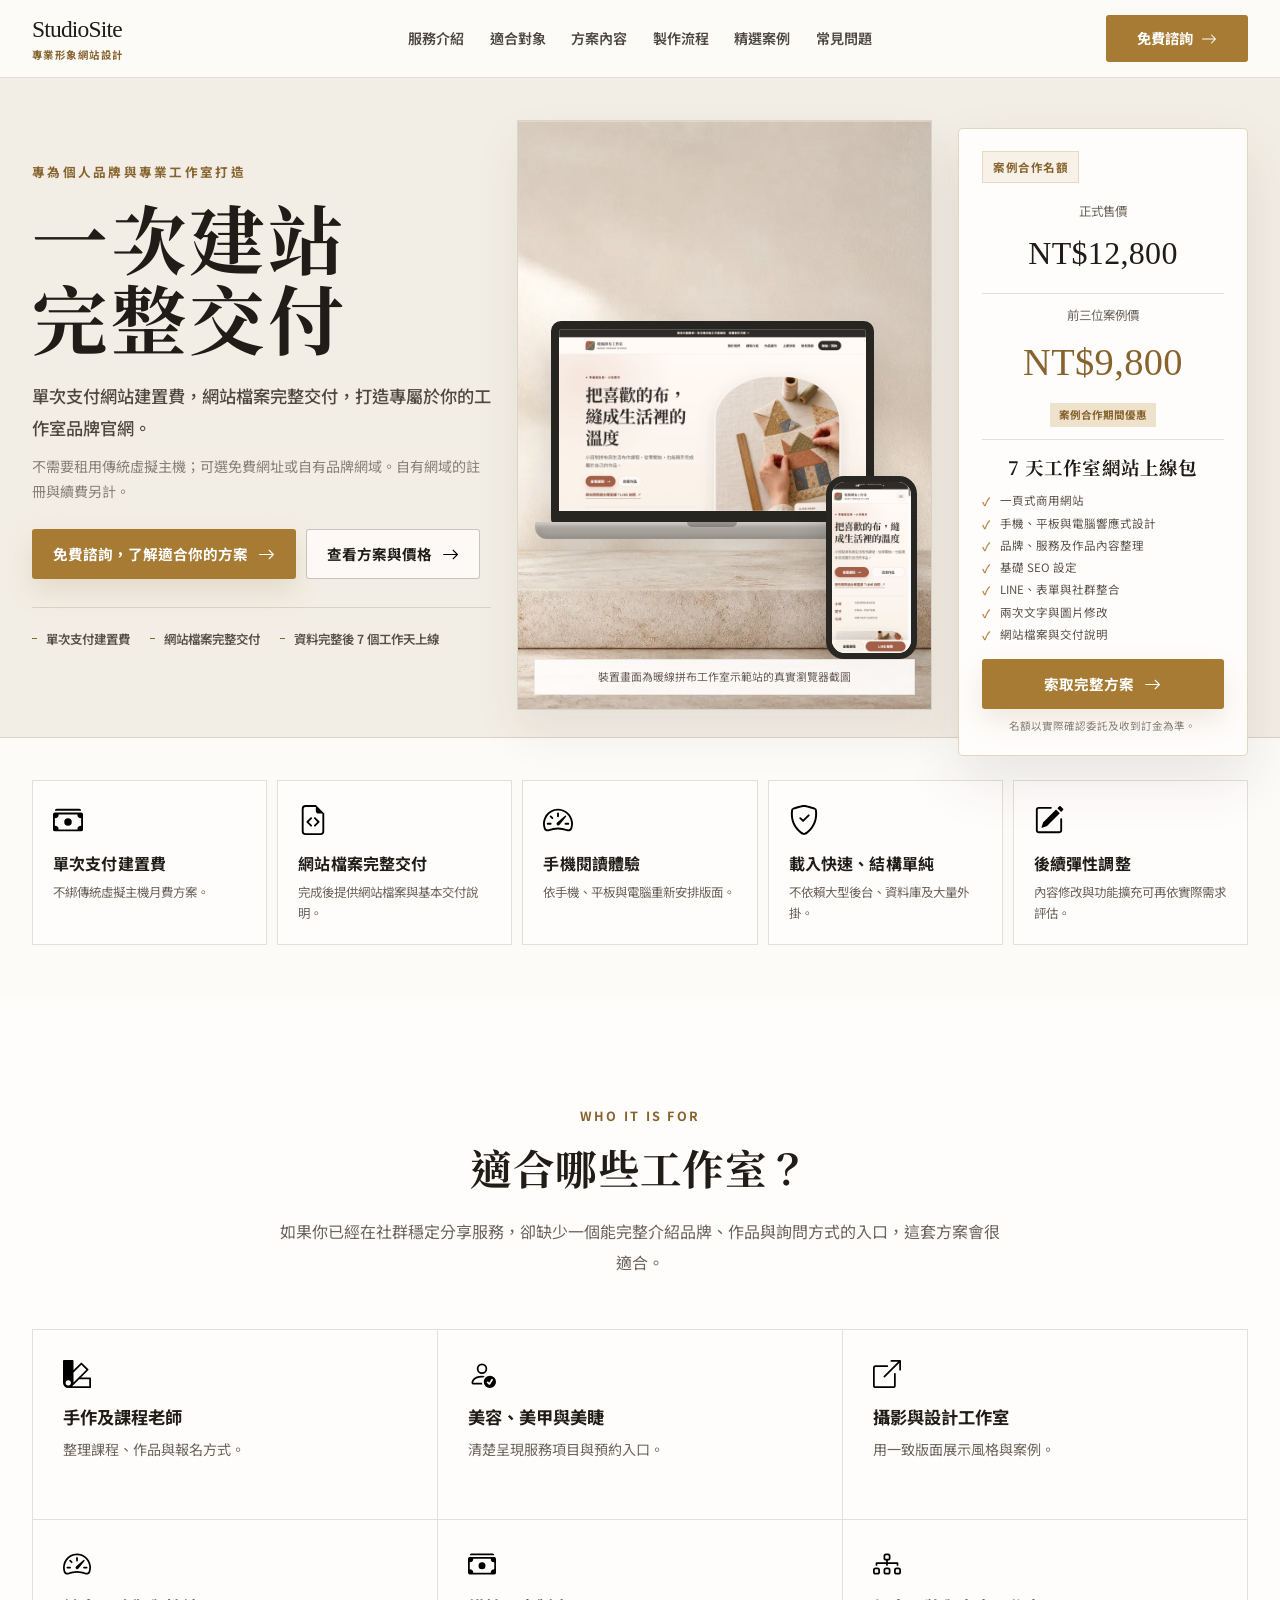
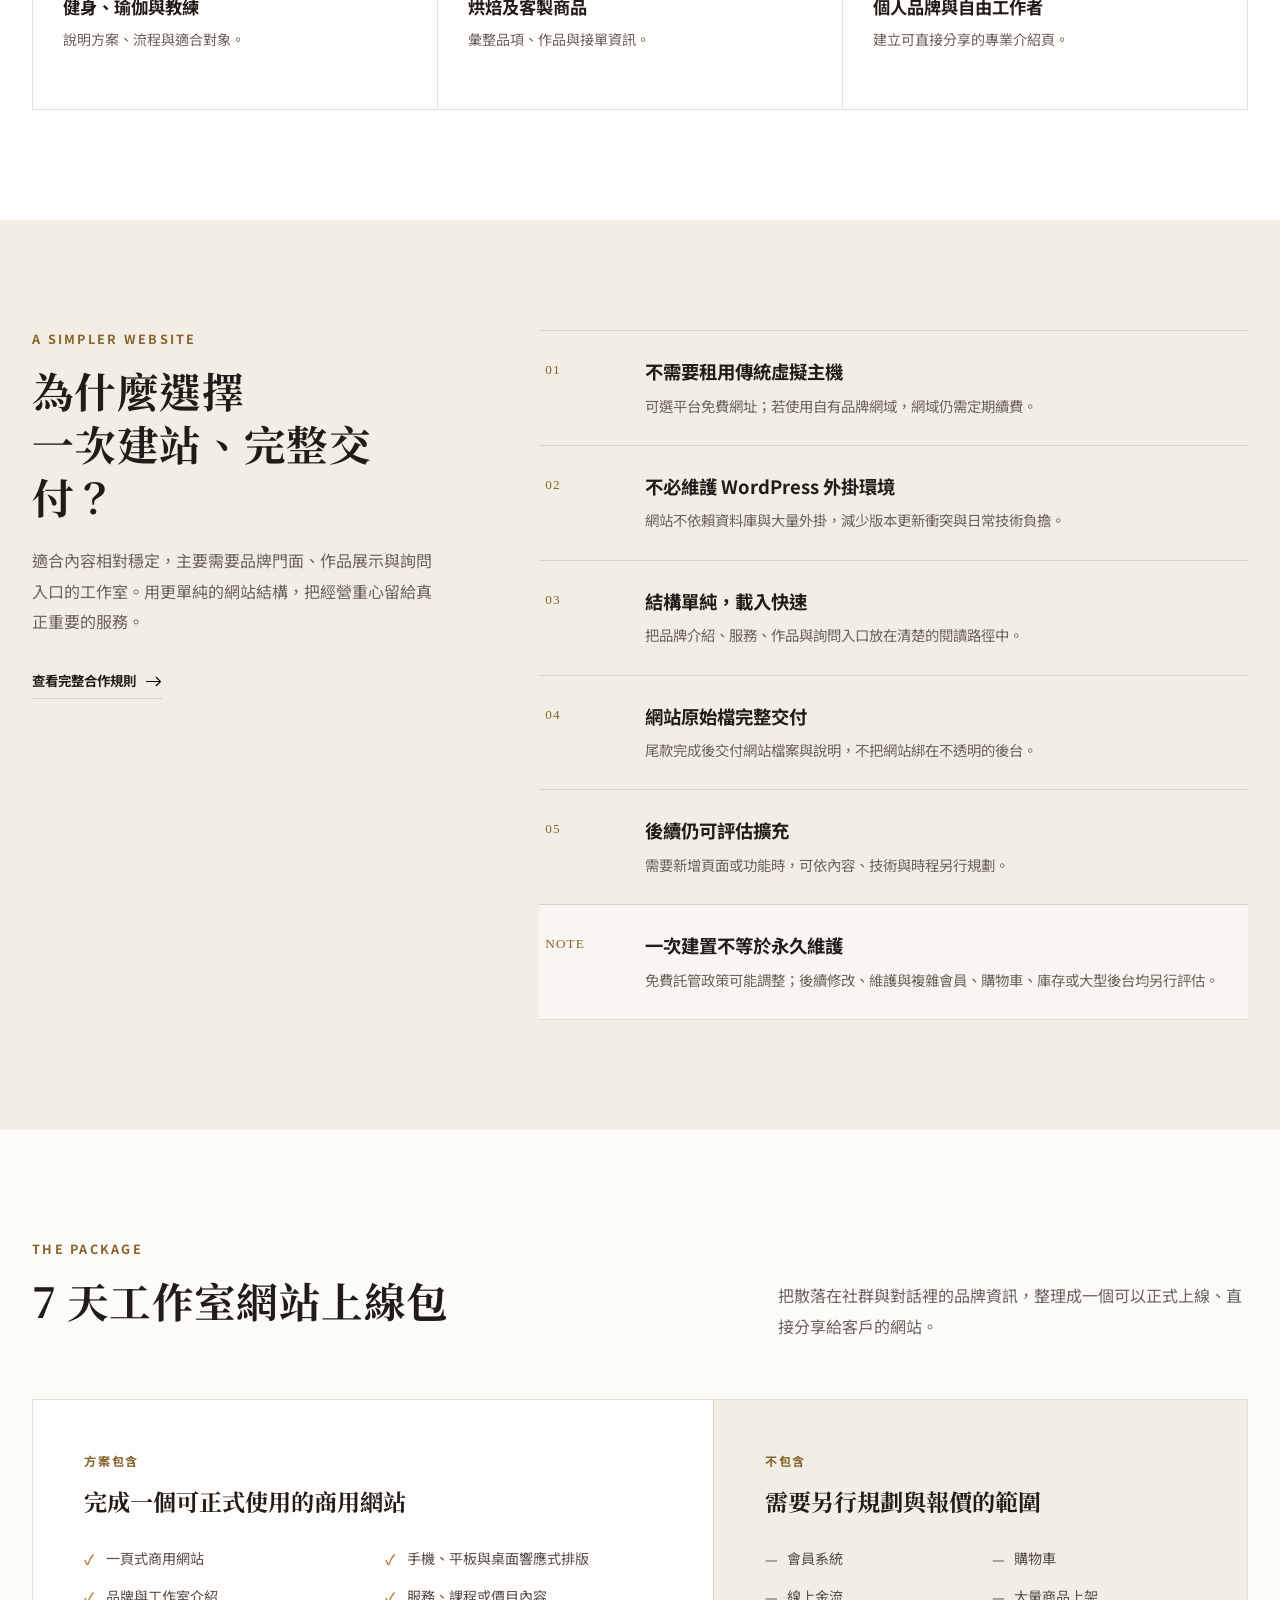
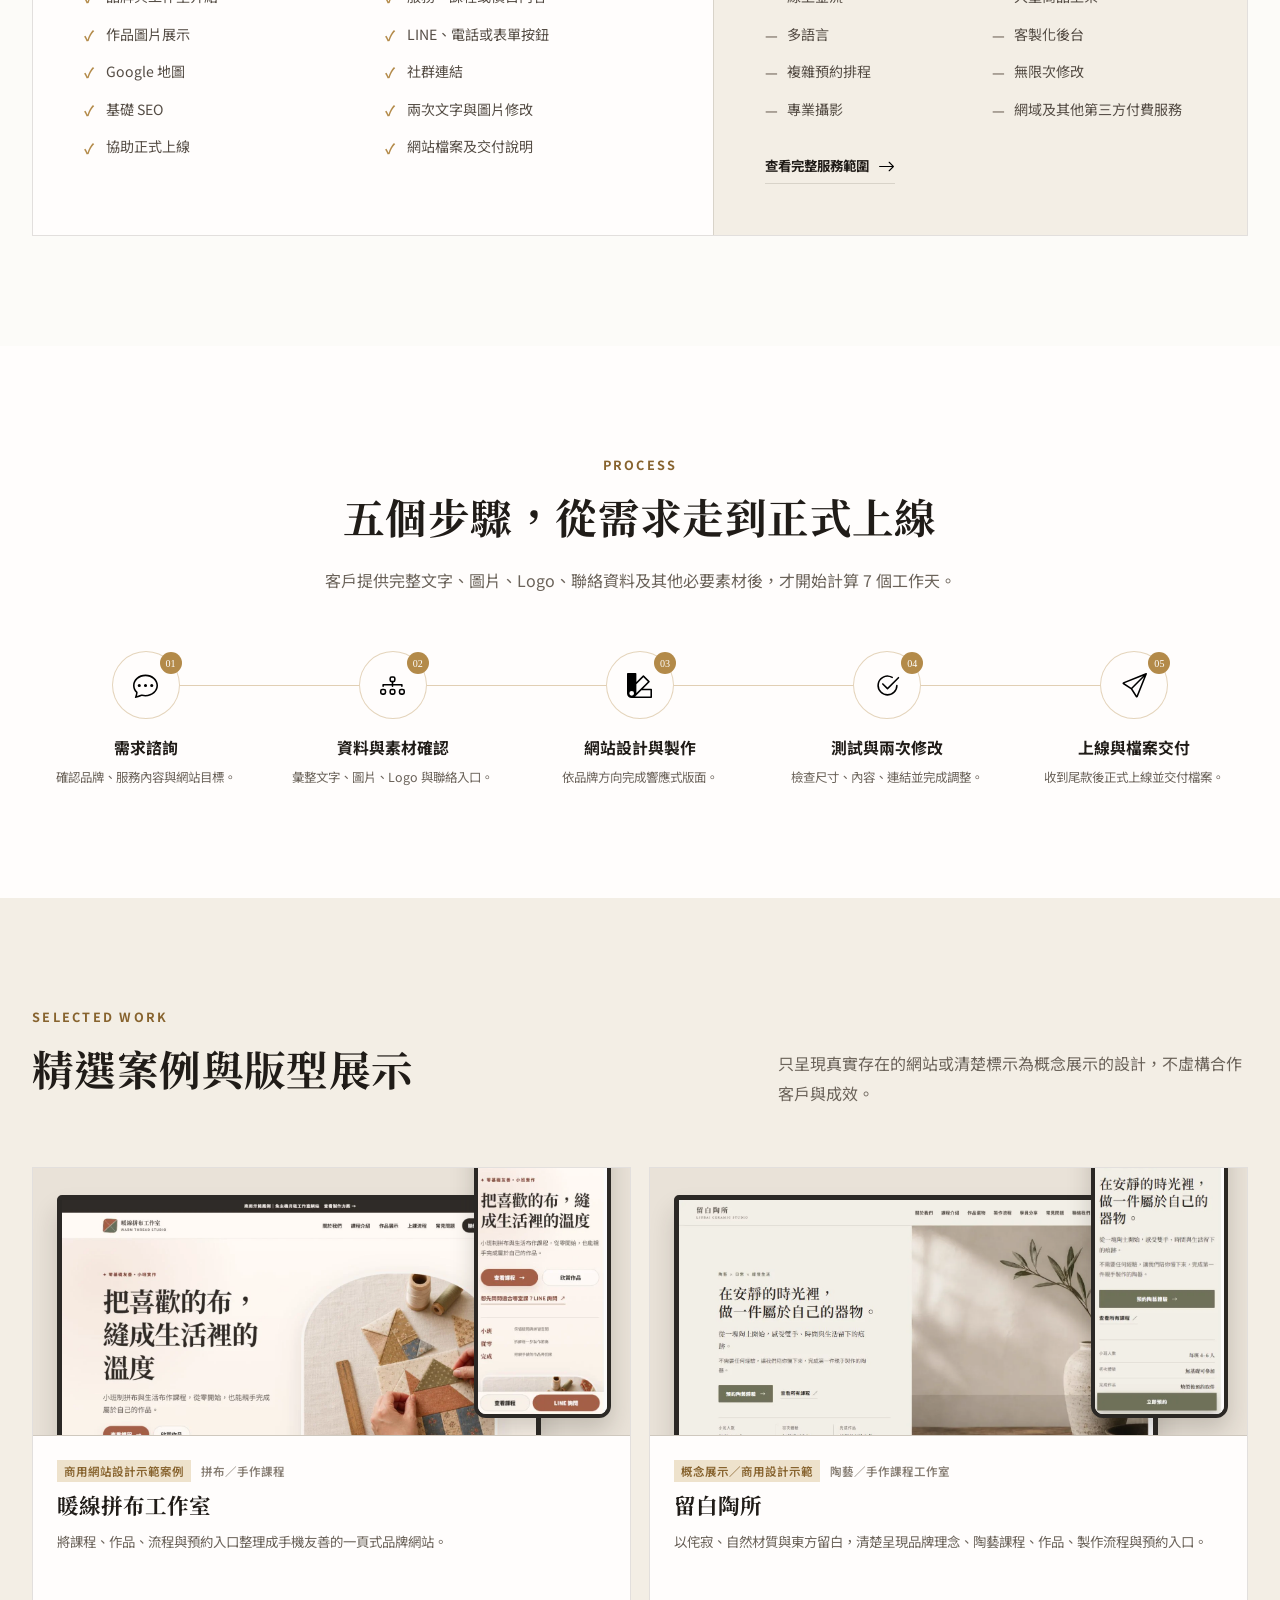
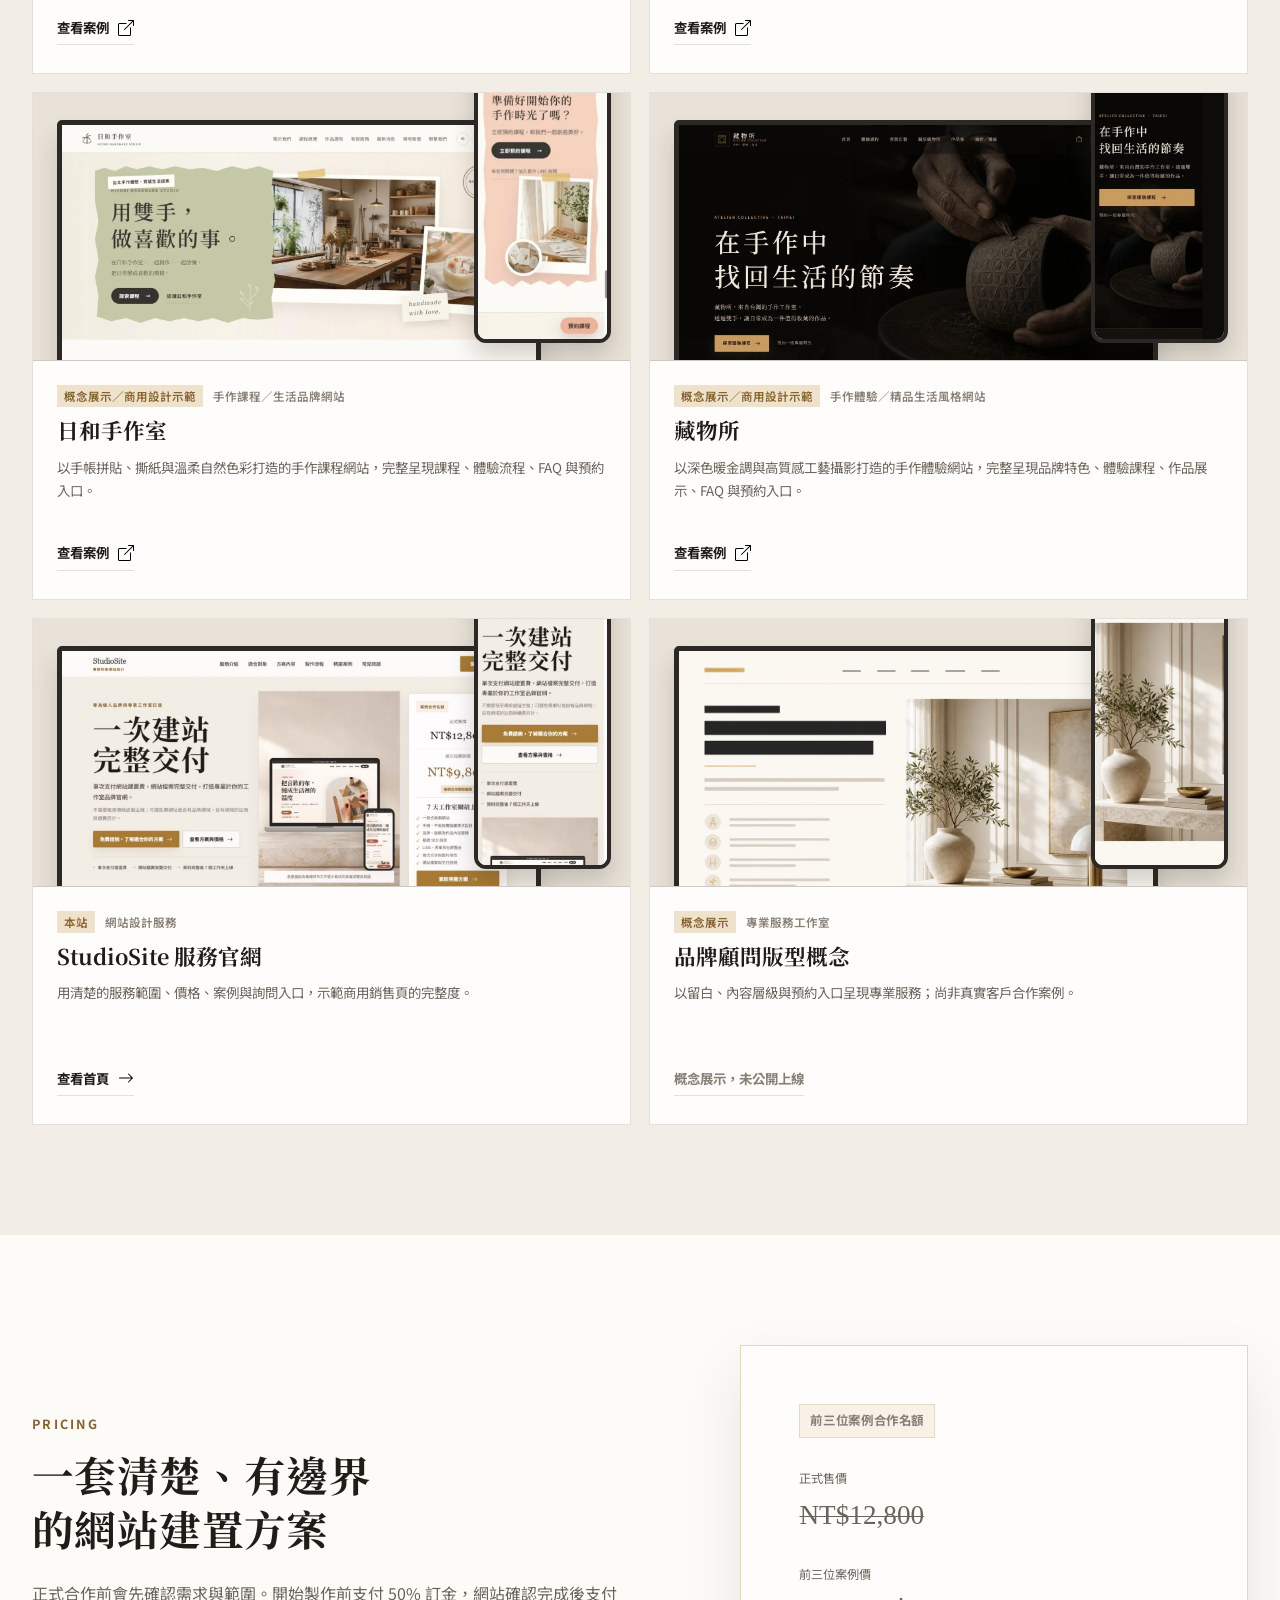
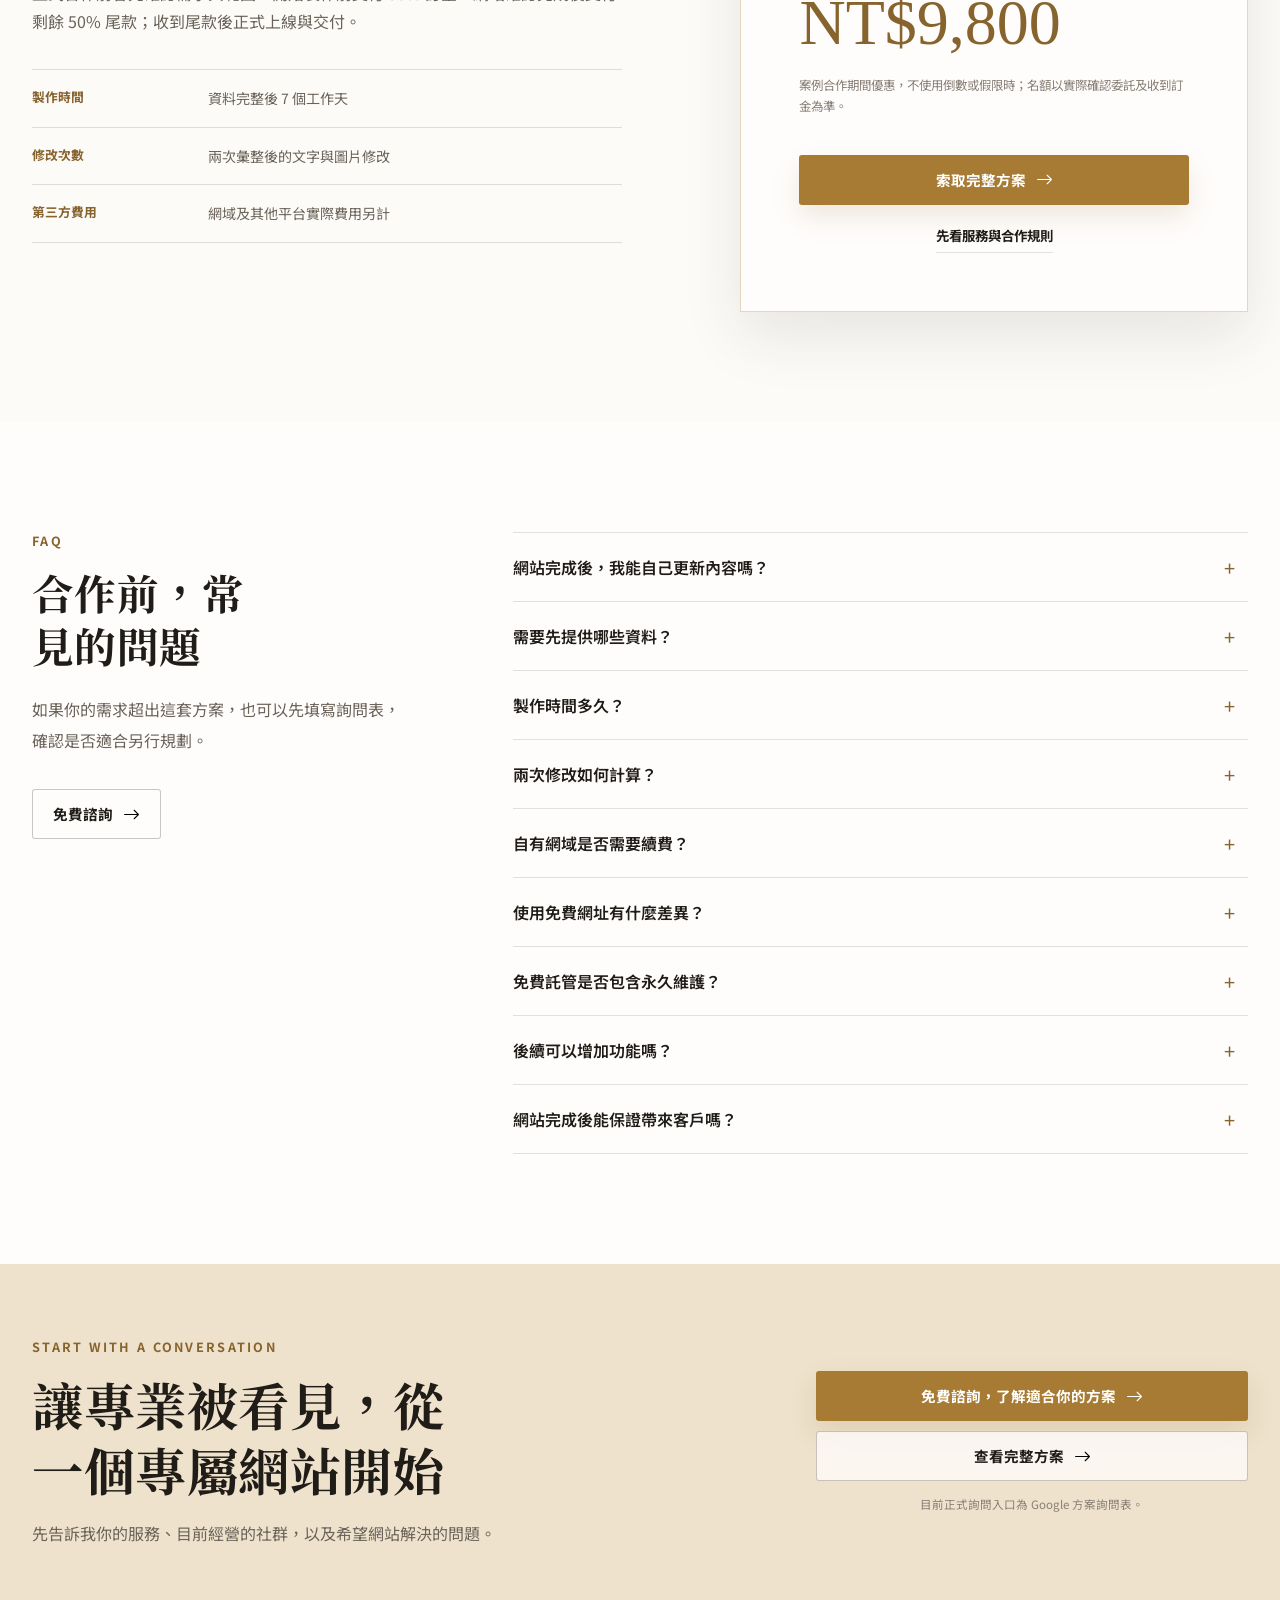
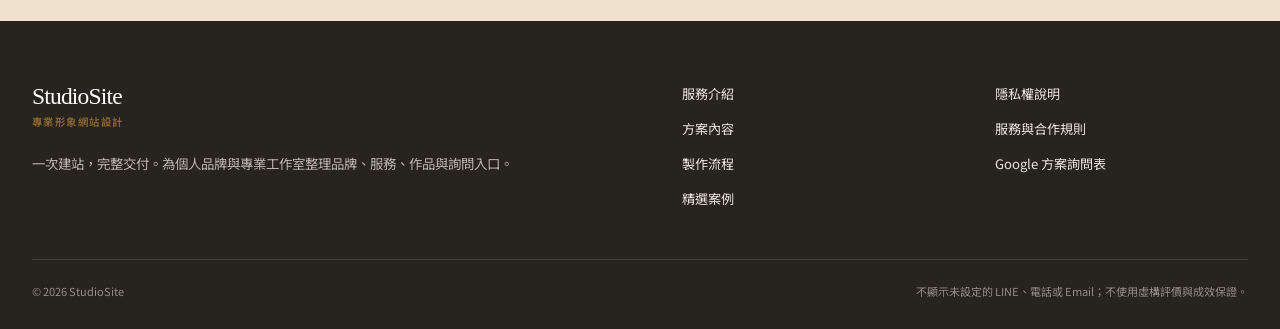
==== commit 4b3b4f4d: "Revert "Replace root site with Warm Thread Quilt Studio" This reverts commit a7611d71ccf5a9a06e4274f" ====
--- a/index.html
+++ b/index.html
@@ -3,678 +3,653 @@
 <head>
   <meta charset="utf-8">
   <meta name="viewport" content="width=device-width, initial-scale=1">
-  <title>暖線拼布工作室｜新北板橋拼布課程・小班手作教學</title>
-  <meta name="description" content="暖線拼布工作室提供新北板橋小班制拼布課程，從零錢包、杯墊到托特包與拼布被，陪你用布與線縫出療癒又實用的日常作品。">
-  <meta name="theme-color" content="#fff9f2">
+  <meta name="theme-color" content="#fcfbf8">
+  <meta name="description" content="單次支付網站建置費，提供手機友善的一頁式工作室品牌網站、完整網站檔案、基礎 SEO、LINE 與表單整合。">
+  <meta name="robots" content="index, follow">
+  <meta property="og:type" content="website">
+  <meta property="og:locale" content="zh_TW">
+  <meta property="og:site_name" content="StudioSite 專業形象網站設計">
+  <meta property="og:title" content="一次建站，完整交付｜工作室品牌網站製作">
+  <meta property="og:description" content="單次支付網站建置費，提供手機友善的一頁式工作室品牌網站、完整網站檔案、基礎 SEO、LINE 與表單整合。">
+  <meta property="og:url" content="https://gavin1424.github.io/">
+  <meta property="og:image" content="https://gavin1424.github.io/assets/service-og.webp">
+  <meta property="og:image:alt" content="StudioSite 一次建站、完整交付的工作室品牌網站製作方案">
+  <meta name="twitter:card" content="summary_large_image">
+  <meta name="twitter:title" content="一次建站，完整交付｜工作室品牌網站製作">
+  <meta name="twitter:description" content="手機友善的一頁式工作室品牌網站，包含完整網站檔案、基礎 SEO、LINE 與表單整合。">
+  <meta name="twitter:image" content="https://gavin1424.github.io/assets/service-og.webp">
   <link rel="canonical" href="https://gavin1424.github.io/">
-  <link rel="icon" type="image/png" href="favicon.png">
+  <link rel="icon" href="favicon.svg" type="image/svg+xml">
   <link rel="preconnect" href="https://fonts.googleapis.com">
   <link rel="preconnect" href="https://fonts.gstatic.com" crossorigin>
-  <link href="https://fonts.googleapis.com/css2?family=Kaisei+Decol:wght@500;700&family=Noto+Sans+TC:wght@400;500;600;700&display=swap" rel="stylesheet">
-
-  <meta property="og:type" content="website">
-  <meta property="og:locale" content="zh_TW">
-  <meta property="og:site_name" content="暖線拼布工作室">
-  <meta property="og:title" content="暖線拼布工作室｜用溫暖的線，拼出美好日常">
-  <meta property="og:description" content="新北板橋小班制拼布課程，從入門到進階，陪你享受手作的幸福時光。">
-  <meta property="og:url" content="https://gavin1424.github.io/">
-  <meta property="og:image" content="https://gavin1424.github.io/assets/images/og-warm-thread.webp">
-  <meta property="og:image:alt" content="粉彩拼布提袋、零錢包與拼布被的溫暖手作情境">
-
-  <meta name="twitter:card" content="summary_large_image">
-  <meta name="twitter:title" content="暖線拼布工作室｜用溫暖的線，拼出美好日常">
-  <meta name="twitter:description" content="新北板橋小班制拼布課程，陪你從第一針開始完成專屬作品。">
-  <meta name="twitter:image" content="https://gavin1424.github.io/assets/images/og-warm-thread.webp">
-
-  <link rel="stylesheet" href="styles.css?v=20260725-collage-3">
-
-  <script type="application/ld+json">
+  <link href="https://fonts.googleapis.com/css2?family=Noto+Sans+TC:wght@400;500;600;700&family=Noto+Serif+TC:wght@600;700;800&display=swap" rel="stylesheet">
+  <script>document.documentElement.classList.add("js");</script>
+  <link rel="stylesheet" href="styles.css?v=2.0.0">
+  <title>一次建站，完整交付｜工作室品牌網站製作</title>
+  <script type="application/ld+json" data-structured-data>
   {
     "@context": "https://schema.org",
-    "@type": "LocalBusiness",
-    "name": "暖線拼布工作室",
-    "alternateName": "Warm Thread Quilt Studio",
-    "description": "新北板橋小班制拼布課程與手作體驗。",
+    "@type": "Service",
+    "name": "7 天工作室網站上線包",
     "url": "https://gavin1424.github.io/",
-    "image": "https://gavin1424.github.io/assets/images/og-warm-thread.webp",
-    "telephone": "0923-456-789",
-    "email": "warmthreadquilts@gmail.com",
-    "priceRange": "NT$1,000–3,200",
-    "address": {
-      "@type": "PostalAddress",
-      "streetAddress": "文化路一段123巷45號",
-      "addressLocality": "板橋區",
-      "addressRegion": "新北市",
-      "addressCountry": "TW"
+    "description": "單次支付網站建置費，提供手機友善的一頁式工作室品牌網站、完整網站檔案、基礎 SEO、LINE 與表單整合。",
+    "areaServed": "TW",
+    "provider": {
+      "@type": "Organization",
+      "name": "StudioSite"
     },
-    "openingHoursSpecification": [
+    "offers": [
       {
-        "@type": "OpeningHoursSpecification",
-        "dayOfWeek": ["Tuesday", "Wednesday", "Thursday", "Friday", "Saturday", "Sunday"],
-        "opens": "10:00",
-        "closes": "18:00"
+        "@type": "Offer",
+        "priceCurrency": "TWD",
+        "price": "12800",
+        "description": "正式售價"
+      },
+      {
+        "@type": "Offer",
+        "priceCurrency": "TWD",
+        "price": "9800",
+        "description": "前三位案例合作價，名額以實際確認委託及收到訂金為準"
       }
     ]
   }
   </script>
 </head>
-<body>
+<body class="service-page" data-page="service">
   <a class="skip-link" href="#main-content">跳到主要內容</a>
 
-  <header class="site-header" data-header>
-    <div class="header-inner">
-      <a class="brand" href="#home" aria-label="暖線拼布工作室首頁">
-        <span class="brand-mark">
-          <img src="assets/images/brand-mark-warm-thread.webp" alt="" width="64" height="64">
-        </span>
-        <span class="brand-name">
-          <strong>暖線拼布工作室</strong>
-          <small>Warm Thread Quilt Studio</small>
-        </span>
+  <header class="site-header" data-site-header>
+    <div class="container header-inner">
+      <a class="wordmark" href="#top" aria-label="StudioSite 首頁">
+        <strong>StudioSite</strong>
+        <span>專業形象網站設計</span>
       </a>
 
-      <nav class="desktop-nav" aria-label="主要導覽">
-        <a href="#home" aria-current="page">首頁</a>
-        <a href="#about">關於暖線</a>
-        <a href="#courses">課程介紹</a>
-        <a href="#gallery">作品欣賞</a>
-        <a href="#stories">學員分享</a>
+      <button class="menu-toggle" type="button" aria-expanded="false" aria-controls="site-menu" data-menu-toggle>
+        <span class="menu-icon" aria-hidden="true"><i></i><i></i><i></i></span>
+        <span class="sr-only">開啟選單</span>
+      </button>
+
+      <nav class="site-nav" id="site-menu" aria-label="主要導覽" data-site-menu>
+        <a href="#service">服務介紹</a>
+        <a href="#fit">適合對象</a>
+        <a href="#package">方案內容</a>
+        <a href="#process">製作流程</a>
+        <a href="#cases">精選案例</a>
         <a href="#faq">常見問題</a>
-        <a href="#contact">聯絡我們</a>
+        <a class="nav-menu-contact" href="#" data-service-contact>免費諮詢</a>
       </nav>
 
-      <button class="button button-small header-booking" type="button" data-booking>
-        預約體驗課
-      </button>
-
-      <button class="menu-toggle" type="button" aria-expanded="false" aria-controls="mobile-menu" aria-label="開啟導覽選單">
-        <img class="menu-icon-open" src="assets/icons/menu.svg" alt="" width="26" height="26">
-        <img class="menu-icon-close" src="assets/icons/close.svg" alt="" width="26" height="26">
-      </button>
+      <a class="nav-contact" href="#" data-service-contact>
+        免費諮詢
+        <img src="assets/icons/arrow-right.svg" alt="" width="16" height="16" aria-hidden="true">
+      </a>
     </div>
-
-    <nav class="mobile-menu" id="mobile-menu" aria-label="手機版導覽" hidden>
-      <a href="#home">首頁</a>
-      <a href="#about">關於暖線</a>
-      <a href="#courses">課程介紹</a>
-      <a href="#gallery">作品欣賞</a>
-      <a href="#stories">學員分享</a>
-      <a href="#faq">常見問題</a>
-      <a href="#contact">聯絡我們</a>
-      <button class="button" type="button" data-booking>預約體驗課</button>
-    </nav>
   </header>
 
   <main id="main-content">
-    <section class="hero" id="home" aria-labelledby="hero-title">
-      <img class="decor hero-flower" src="assets/icons/flower-sprig.svg" alt="" width="88" height="88">
+    <section class="hero" id="top" aria-labelledby="hero-title">
       <div class="container hero-grid">
         <div class="hero-copy">
-          <p class="paper-kicker">慢慢縫，剛剛好的幸福</p>
-          <h1 id="hero-title">用溫暖的線，<br>拼出屬於你的<br><em>美好日常</em></h1>
-          <p class="hero-lead">在布與線之間，慢慢縫出療癒、創意與成就感。<br>暖線拼布工作室，陪你一起享受手作的幸福時光。</p>
-
-          <ul class="hero-features" aria-label="課程特色">
-            <li>
-              <span class="feature-icon feature-icon-coral">
-                <img src="assets/icons/school.svg" alt="" width="28" height="28">
-              </span>
-              <span><strong>小班教學</strong><small>細緻指導</small></span>
-            </li>
-            <li>
-              <span class="feature-icon feature-icon-yellow">
-                <img src="assets/icons/sparkles.svg" alt="" width="28" height="28">
-              </span>
-              <span><strong>豐富課程</strong><small>從入門到進階</small></span>
-            </li>
-            <li>
-              <span class="feature-icon feature-icon-blue">
-                <img src="assets/icons/package.svg" alt="" width="28" height="28">
-              </span>
-              <span><strong>質感選品</strong><small>布料與工具</small></span>
-            </li>
+          <p class="eyebrow reveal hero-sequence" style="--delay: 40ms">專為個人品牌與專業工作室打造</p>
+          <h1 id="hero-title" class="reveal hero-sequence" style="--delay: 120ms">
+            一次建站<br>
+            完整交付
+          </h1>
+          <p class="hero-lead reveal hero-sequence" style="--delay: 200ms">
+            單次支付網站建置費，網站檔案完整交付，打造專屬於你的工作室品牌官網。
+          </p>
+          <p class="hero-note reveal hero-sequence" style="--delay: 240ms">
+            不需要租用傳統虛擬主機；可選免費網址或自有品牌網域。自有網域的註冊與續費另計。
+          </p>
+          <div class="hero-actions reveal hero-sequence" style="--delay: 300ms">
+            <a class="button button-primary" href="#" data-service-contact>
+              免費諮詢，了解適合你的方案
+              <img src="assets/icons/arrow-right.svg" alt="" width="17" height="17" aria-hidden="true">
+            </a>
+            <a class="button button-secondary" href="#pricing">
+              查看方案與價格
+              <img src="assets/icons/arrow-right.svg" alt="" width="17" height="17" aria-hidden="true">
+            </a>
+          </div>
+          <ul class="hero-points reveal hero-sequence" style="--delay: 360ms" aria-label="方案重點">
+            <li>單次支付建置費</li>
+            <li>網站檔案完整交付</li>
+            <li>資料完整後 7 個工作天上線</li>
           </ul>
-
-          <div class="hero-actions">
-            <a class="button button-primary" href="#courses">
-              探索課程
-              <span class="icon icon-arrow" aria-hidden="true"></span>
-            </a>
-            <span class="hero-hint">初學者也能安心開始</span>
-          </div>
-        </div>
-
-        <div class="hero-collage" aria-label="暖線拼布作品拼貼">
-          <div class="hero-paper" aria-hidden="true"></div>
-
-          <figure class="photo-frame hero-main-photo">
-            <img src="assets/images/hero-patchwork-collection.webp" alt="粉彩拼布提袋、拼布被與拉鍊小包的溫暖作品組合" width="1600" height="1067" fetchpriority="high">
-          </figure>
-
-          <figure class="photo-frame hero-mini-photo hero-mini-tote">
-            <img src="assets/images/course-patchwork-tote.webp" alt="粉彩九宮格拼布托特包" width="1000" height="750">
-          </figure>
-
-          <figure class="photo-frame hero-mini-photo hero-mini-pouch">
-            <img src="assets/images/course-coin-purse.webp" alt="柔和花布拼接零錢包" width="1000" height="750">
-          </figure>
-
-          <div class="hero-note">
-            <span class="icon icon-heart" aria-hidden="true"></span>
-            <p>手作，<br>讓生活更美好！</p>
-          </div>
-
-          <img class="washi hero-tape-one" src="assets/images/washi-tape-yellow.webp" alt="" width="700" height="280">
-          <img class="washi hero-tape-two" src="assets/images/washi-tape-yellow.webp" alt="" width="700" height="280">
-          <img class="decor hero-scissors" src="assets/icons/scissors.svg" alt="" width="58" height="58">
-        </div>
-      </div>
-    </section>
-
-    <section class="section courses-section" id="courses" aria-labelledby="courses-title">
+        </div>
+
+        <figure class="hero-visual reveal hero-visual-enter" data-parallax>
+          <img
+            class="hero-scene"
+            src="assets/hero-scene-v2.webp"
+            alt=""
+            width="1536"
+            height="1024"
+            fetchpriority="high"
+            decoding="async"
+            aria-hidden="true"
+          >
+          <div class="device-stage" aria-label="暖線拼布工作室示範網站的桌面與手機畫面">
+            <div class="laptop" aria-hidden="true">
+              <div class="laptop-screen">
+                <img src="assets/warm-thread-desktop.webp" alt="" width="1440" height="900" decoding="async">
+              </div>
+              <div class="laptop-base"></div>
+            </div>
+            <div class="phone" aria-hidden="true">
+              <div class="phone-screen">
+                <img src="assets/warm-thread-mobile.webp" alt="" width="390" height="844" decoding="async">
+              </div>
+            </div>
+          </div>
+          <figcaption>裝置畫面為暖線拼布工作室示範站的真實瀏覽器截圖</figcaption>
+        </figure>
+
+        <aside class="price-card reveal price-card-enter" aria-labelledby="hero-price-title">
+          <p class="price-badge">案例合作名額</p>
+          <div class="formal-price">
+            <span>正式售價</span>
+            <strong data-config="service.formalPrice">NT$12,800</strong>
+          </div>
+          <div class="case-price">
+            <span>前三位案例價</span>
+            <strong data-config="service.casePrice">NT$9,800</strong>
+            <small>案例合作期間優惠</small>
+          </div>
+          <h2 id="hero-price-title">7 天工作室網站上線包</h2>
+          <ul class="price-features">
+            <li>一頁式商用網站</li>
+            <li>手機、平板與電腦響應式設計</li>
+            <li>品牌、服務及作品內容整理</li>
+            <li>基礎 SEO 設定</li>
+            <li>LINE、表單與社群整合</li>
+            <li>兩次文字與圖片修改</li>
+            <li>網站檔案與交付說明</li>
+          </ul>
+          <a class="button button-primary button-full" href="#" data-service-contact>
+            索取完整方案
+            <img src="assets/icons/arrow-right.svg" alt="" width="17" height="17" aria-hidden="true">
+          </a>
+          <p class="price-note">名額以實際確認委託及收到訂金為準。</p>
+        </aside>
+      </div>
+    </section>
+
+    <section class="advantages" aria-labelledby="advantages-title">
       <div class="container">
+        <div class="visually-hidden" id="advantages-title">五項服務優勢</div>
+        <div class="advantage-grid">
+          <article class="advantage reveal" style="--delay: 0ms">
+            <img src="assets/icons/cash-stack.svg" alt="" width="30" height="30" aria-hidden="true">
+            <h2>單次支付建置費</h2>
+            <p>不綁傳統虛擬主機月費方案。</p>
+          </article>
+          <article class="advantage reveal" style="--delay: 60ms">
+            <img src="assets/icons/file-earmark-code.svg" alt="" width="30" height="30" aria-hidden="true">
+            <h2>網站檔案完整交付</h2>
+            <p>完成後提供網站檔案與基本交付說明。</p>
+          </article>
+          <article class="advantage reveal" style="--delay: 120ms">
+            <img src="assets/icons/speedometer2.svg" alt="" width="30" height="30" aria-hidden="true">
+            <h2>手機閱讀體驗</h2>
+            <p>依手機、平板與電腦重新安排版面。</p>
+          </article>
+          <article class="advantage reveal" style="--delay: 180ms">
+            <img src="assets/icons/shield-check.svg" alt="" width="30" height="30" aria-hidden="true">
+            <h2>載入快速、結構單純</h2>
+            <p>不依賴大型後台、資料庫及大量外掛。</p>
+          </article>
+          <article class="advantage reveal" style="--delay: 240ms">
+            <img src="assets/icons/pencil-square.svg" alt="" width="30" height="30" aria-hidden="true">
+            <h2>後續彈性調整</h2>
+            <p>內容修改與功能擴充可再依實際需求評估。</p>
+          </article>
+        </div>
+      </div>
+    </section>
+
+    <section class="section fit-section" id="fit" aria-labelledby="fit-title">
+      <div class="container">
+        <div class="section-heading centered reveal">
+          <p class="eyebrow">WHO IT IS FOR</p>
+          <h2 id="fit-title">適合哪些工作室？</h2>
+          <p>如果你已經在社群穩定分享服務，卻缺少一個能完整介紹品牌、作品與詢問方式的入口，這套方案會很適合。</p>
+        </div>
+        <div class="fit-grid">
+          <article class="fit-item reveal">
+            <img src="assets/icons/palette2.svg" alt="" width="28" height="28" aria-hidden="true">
+            <h3>手作及課程老師</h3>
+            <p>整理課程、作品與報名方式。</p>
+          </article>
+          <article class="fit-item reveal">
+            <img src="assets/icons/person-check.svg" alt="" width="28" height="28" aria-hidden="true">
+            <h3>美容、美甲與美睫</h3>
+            <p>清楚呈現服務項目與預約入口。</p>
+          </article>
+          <article class="fit-item reveal">
+            <img src="assets/icons/box-arrow-up-right.svg" alt="" width="28" height="28" aria-hidden="true">
+            <h3>攝影與設計工作室</h3>
+            <p>用一致版面展示風格與案例。</p>
+          </article>
+          <article class="fit-item reveal">
+            <img src="assets/icons/speedometer2.svg" alt="" width="28" height="28" aria-hidden="true">
+            <h3>健身、瑜伽與教練</h3>
+            <p>說明方案、流程與適合對象。</p>
+          </article>
+          <article class="fit-item reveal">
+            <img src="assets/icons/cash-stack.svg" alt="" width="28" height="28" aria-hidden="true">
+            <h3>烘焙及客製商品</h3>
+            <p>彙整品項、作品與接單資訊。</p>
+          </article>
+          <article class="fit-item reveal">
+            <img src="assets/icons/diagram-3.svg" alt="" width="28" height="28" aria-hidden="true">
+            <h3>個人品牌與自由工作者</h3>
+            <p>建立可直接分享的專業介紹頁。</p>
+          </article>
+        </div>
+      </div>
+    </section>
+
+    <section class="section why-section" id="service" aria-labelledby="why-title">
+      <div class="container why-layout">
         <div class="section-heading reveal">
-          <div>
-            <p class="eyebrow eyebrow-coral">Pick your favorite</p>
-            <h2 id="courses-title">熱門課程</h2>
-          </div>
-          <p>從一個小作品開始，把喜歡的花色和日常縫在一起。</p>
-        </div>
-
-        <div class="course-grid">
-          <article class="course-card reveal">
-            <div class="course-media">
-              <img src="assets/images/course-coin-purse.webp" alt="粉彩小方格拼布零錢包" width="1000" height="750" loading="lazy">
-              <span class="course-tag tag-sage">入門推薦</span>
-              <button class="favorite" type="button" aria-pressed="false" aria-label="收藏拼布零錢包入門課">
-                <span class="icon icon-heart" aria-hidden="true"></span>
-              </button>
-            </div>
-            <div class="course-body">
-              <h3>拼布零錢包入門課</h3>
-              <p>適合初學者<span aria-hidden="true">｜</span>3小時</p>
-              <div class="course-price"><span>NT$</span>1,200</div>
-            </div>
-          </article>
-
-          <article class="course-card reveal">
-            <div class="course-media">
-              <img src="assets/images/course-hexagon-coasters.webp" alt="五款粉彩六角花拼布杯墊" width="1000" height="750" loading="lazy">
-              <span class="course-tag tag-yellow">熱門課程</span>
-              <button class="favorite" type="button" aria-pressed="false" aria-label="收藏六角花杯墊課程">
-                <span class="icon icon-heart" aria-hidden="true"></span>
-              </button>
-            </div>
-            <div class="course-body">
-              <h3>六角花杯墊課程</h3>
-              <p>適合初學者<span aria-hidden="true">｜</span>3小時</p>
-              <div class="course-price"><span>NT$</span>1,000</div>
-            </div>
-          </article>
-
-          <article class="course-card reveal">
-            <div class="course-media">
-              <img src="assets/images/course-patchwork-tote.webp" alt="粉彩花布九宮格拼布托特包" width="1000" height="750" loading="lazy">
-              <span class="course-tag tag-blue">實用首選</span>
-              <button class="favorite" type="button" aria-pressed="false" aria-label="收藏拼布托特包課程">
-                <span class="icon icon-heart" aria-hidden="true"></span>
-              </button>
-            </div>
-            <div class="course-body">
-              <h3>拼布托特包課程</h3>
-              <p>適合有基礎者<span aria-hidden="true">｜</span>6小時</p>
-              <div class="course-price"><span>NT$</span>2,400</div>
-            </div>
-          </article>
-
-          <article class="course-card reveal">
-            <div class="course-media">
-              <img src="assets/images/course-happiness-quilt.webp" alt="披在奶油色扶手椅上的粉彩拼布小被" width="1000" height="750" loading="lazy">
-              <span class="course-tag tag-coral">人氣課程</span>
-              <button class="favorite" type="button" aria-pressed="false" aria-label="收藏幸福拼布小被被課程">
-                <span class="icon icon-heart" aria-hidden="true"></span>
-              </button>
-            </div>
-            <div class="course-body">
-              <h3>幸福拼布小被被</h3>
-              <p>適合有基礎者<span aria-hidden="true">｜</span>8小時</p>
-              <div class="course-price"><span>NT$</span>3,200</div>
-            </div>
-          </article>
-
-          <article class="course-card reveal">
-            <div class="course-media">
-              <img src="assets/images/course-zip-storage-pouch.webp" alt="粉彩直條花布拼接拉鍊收納包" width="1000" height="750" loading="lazy">
-              <span class="course-tag tag-sage">收納必備</span>
-              <button class="favorite" type="button" aria-pressed="false" aria-label="收藏拉鍊收納包課程">
-                <span class="icon icon-heart" aria-hidden="true"></span>
-              </button>
-            </div>
-            <div class="course-body">
-              <h3>拉鍊收納包課程</h3>
-              <p>適合有基礎者<span aria-hidden="true">｜</span>4小時</p>
-              <div class="course-price"><span>NT$</span>1,800</div>
-            </div>
-          </article>
-
-          <aside class="course-cta-card reveal" aria-label="瀏覽更多課程">
-            <img src="assets/icons/needle-thread.svg" alt="" width="54" height="54">
-            <p>更多課程<br><strong>等你來探索！</strong></p>
-            <button class="button button-dark" type="button" data-booking>
-              查看全部課程
-            </button>
-            <img class="course-cta-flower" src="assets/icons/flower-sprig.svg" alt="" width="64" height="64">
-          </aside>
-        </div>
-      </div>
-    </section>
-
-    <section class="section about-section" id="about" aria-labelledby="about-title">
-      <div class="container about-paper reveal">
-        <img class="decor about-heart" src="assets/icons/heart.svg" alt="" width="54" height="54">
-        <div class="about-photo-wrap">
-          <figure class="photo-frame about-photo">
-            <img src="assets/images/about-wendy.webp" alt="暖線拼布工作室老師 Wendy 正在手縫拼布作品" width="1200" height="900" loading="lazy">
-          </figure>
-          <img class="washi about-tape" src="assets/images/washi-tape-yellow.webp" alt="" width="700" height="280">
-          <span class="about-sticker">Wendy</span>
-        </div>
-
-        <div class="about-copy">
-          <p class="eyebrow eyebrow-blue">Meet the maker</p>
-          <h2 id="about-title">關於暖線</h2>
-          <p>暖線拼布工作室由熱愛手作的老師創立，希望透過拼布課程，讓更多人感受手作的溫度，在忙碌生活中找到屬於自己的慢時光。</p>
-          <div class="teacher-signature">
-            <span>老師</span>
-            <strong>Wendy</strong>
-          </div>
-          <a class="button button-outline" href="#contact">了解更多關於我</a>
+          <p class="eyebrow">A SIMPLER WEBSITE</p>
+          <h2 id="why-title">為什麼選擇<br>一次建站、完整交付？</h2>
+          <p>適合內容相對穩定，主要需要品牌門面、作品展示與詢問入口的工作室。用更單純的網站結構，把經營重心留給真正重要的服務。</p>
+          <a class="text-link" href="service-rules.html">
+            查看完整合作規則
+            <img src="assets/icons/arrow-right.svg" alt="" width="17" height="17" aria-hidden="true">
+          </a>
+        </div>
+        <div class="reason-list">
+          <article class="reason-item reveal">
+            <span>01</span>
+            <div><h3>不需要租用傳統虛擬主機</h3><p>可選平台免費網址；若使用自有品牌網域，網域仍需定期續費。</p></div>
+          </article>
+          <article class="reason-item reveal">
+            <span>02</span>
+            <div><h3>不必維護 WordPress 外掛環境</h3><p>網站不依賴資料庫與大量外掛，減少版本更新衝突與日常技術負擔。</p></div>
+          </article>
+          <article class="reason-item reveal">
+            <span>03</span>
+            <div><h3>結構單純，載入快速</h3><p>把品牌介紹、服務、作品與詢問入口放在清楚的閱讀路徑中。</p></div>
+          </article>
+          <article class="reason-item reveal">
+            <span>04</span>
+            <div><h3>網站原始檔完整交付</h3><p>尾款完成後交付網站檔案與說明，不把網站綁在不透明的後台。</p></div>
+          </article>
+          <article class="reason-item reveal">
+            <span>05</span>
+            <div><h3>後續仍可評估擴充</h3><p>需要新增頁面或功能時，可依內容、技術與時程另行規劃。</p></div>
+          </article>
+          <article class="reason-item reason-caveat reveal">
+            <span>NOTE</span>
+            <div><h3>一次建置不等於永久維護</h3><p>免費託管政策可能調整；後續修改、維護與複雜會員、購物車、庫存或大型後台均另行評估。</p></div>
+          </article>
+        </div>
+      </div>
+    </section>
+
+    <section class="section package-section" id="package" aria-labelledby="package-title">
+      <div class="container">
+        <div class="section-heading-row">
+          <div class="reveal">
+            <p class="eyebrow">THE PACKAGE</p>
+            <h2 id="package-title">7 天工作室網站上線包</h2>
+          </div>
+          <p class="reveal">把散落在社群與對話裡的品牌資訊，整理成一個可以正式上線、直接分享給客戶的網站。</p>
+        </div>
+
+        <div class="scope-grid">
+          <article class="scope-panel included reveal">
+            <p class="scope-kicker">方案包含</p>
+            <h3>完成一個可正式使用的商用網站</h3>
+            <ul class="scope-list">
+              <li>一頁式商用網站</li>
+              <li>手機、平板與桌面響應式排版</li>
+              <li>品牌與工作室介紹</li>
+              <li>服務、課程或價目內容</li>
+              <li>作品圖片展示</li>
+              <li>LINE、電話或表單按鈕</li>
+              <li>Google 地圖</li>
+              <li>社群連結</li>
+              <li>基礎 SEO</li>
+              <li>兩次文字與圖片修改</li>
+              <li>協助正式上線</li>
+              <li>網站檔案及交付說明</li>
+            </ul>
+          </article>
+          <article class="scope-panel excluded reveal">
+            <p class="scope-kicker">不包含</p>
+            <h3>需要另行規劃與報價的範圍</h3>
+            <ul class="scope-list">
+              <li>會員系統</li>
+              <li>購物車</li>
+              <li>線上金流</li>
+              <li>大量商品上架</li>
+              <li>多語言</li>
+              <li>客製化後台</li>
+              <li>複雜預約排程</li>
+              <li>無限次修改</li>
+              <li>專業攝影</li>
+              <li>網域及其他第三方付費服務</li>
+            </ul>
+            <a class="text-link" href="service-rules.html">
+              查看完整服務範圍
+              <img src="assets/icons/arrow-right.svg" alt="" width="17" height="17" aria-hidden="true">
+            </a>
+          </article>
         </div>
       </div>
     </section>
 
     <section class="section process-section" id="process" aria-labelledby="process-title">
-      <div class="container process-paper">
-        <div class="center-heading reveal">
-          <p class="eyebrow eyebrow-yellow">Five easy steps</p>
-          <h2 id="process-title">上課流程</h2>
-          <p>不用準備得很完美，帶著期待的心來就好。</p>
-        </div>
-
+      <div class="container">
+        <div class="section-heading centered reveal">
+          <p class="eyebrow">PROCESS</p>
+          <h2 id="process-title">五個步驟，從需求走到正式上線</h2>
+          <p>客戶提供完整文字、圖片、Logo、聯絡資料及其他必要素材後，才開始計算 7 個工作天。</p>
+        </div>
         <ol class="process-list">
-          <li class="process-item reveal">
-            <div class="process-icon process-coral">
-              <img src="assets/icons/calendar.svg" alt="" width="38" height="38">
-            </div>
-            <span class="step-number">01</span>
-            <h3>選擇課程</h3>
-            <p>挑選喜歡的課程<br>並預約時間</p>
+          <li class="reveal" style="--delay: 0ms">
+            <div class="step-mark"><span>01</span><img src="assets/icons/chat-dots.svg" alt="" width="25" height="25" aria-hidden="true"></div>
+            <h3>需求諮詢</h3>
+            <p>確認品牌、服務內容與網站目標。</p>
           </li>
-          <li class="process-item reveal">
-            <div class="process-icon process-blue">
-              <img src="assets/icons/package.svg" alt="" width="38" height="38">
-            </div>
-            <span class="step-number">02</span>
-            <h3>課前準備</h3>
-            <p>老師提供材料包<br>與工具清單</p>
+          <li class="reveal" style="--delay: 70ms">
+            <div class="step-mark"><span>02</span><img src="assets/icons/diagram-3.svg" alt="" width="25" height="25" aria-hidden="true"></div>
+            <h3>資料與素材確認</h3>
+            <p>彙整文字、圖片、Logo 與聯絡入口。</p>
           </li>
-          <li class="process-item reveal">
-            <div class="process-icon process-yellow">
-              <img src="assets/icons/scissors.svg" alt="" width="38" height="38">
-            </div>
-            <span class="step-number">03</span>
-            <h3>愉快上課</h3>
-            <p>小班教學，手把手<br>完成作品</p>
+          <li class="reveal" style="--delay: 140ms">
+            <div class="step-mark"><span>03</span><img src="assets/icons/palette2.svg" alt="" width="25" height="25" aria-hidden="true"></div>
+            <h3>網站設計與製作</h3>
+            <p>依品牌方向完成響應式版面。</p>
           </li>
-          <li class="process-item reveal">
-            <div class="process-icon process-pink">
-              <img src="assets/icons/heart.svg" alt="" width="38" height="38">
-            </div>
-            <span class="step-number">04</span>
-            <h3>完成作品</h3>
-            <p>帶回滿滿成就感<br>與美好回憶</p>
+          <li class="reveal" style="--delay: 210ms">
+            <div class="step-mark"><span>04</span><img src="assets/icons/check2-circle.svg" alt="" width="25" height="25" aria-hidden="true"></div>
+            <h3>測試與兩次修改</h3>
+            <p>檢查尺寸、內容、連結並完成調整。</p>
           </li>
-          <li class="process-item reveal">
-            <div class="process-icon process-sage">
-              <img src="assets/icons/needle-thread.svg" alt="" width="38" height="38">
-            </div>
-            <span class="step-number">05</span>
-            <h3>持續創作</h3>
-            <p>參加進階課程<br>創作更多作品！</p>
+          <li class="reveal" style="--delay: 280ms">
+            <div class="step-mark"><span>05</span><img src="assets/icons/send.svg" alt="" width="25" height="25" aria-hidden="true"></div>
+            <h3>上線與檔案交付</h3>
+            <p>收到尾款後正式上線並交付檔案。</p>
           </li>
         </ol>
       </div>
     </section>
 
-    <section class="section gallery-section" id="gallery" aria-labelledby="gallery-title">
+    <section class="section cases-section" id="cases" aria-labelledby="cases-title">
       <div class="container">
+        <div class="section-heading-row">
+          <div class="reveal">
+            <p class="eyebrow">SELECTED WORK</p>
+            <h2 id="cases-title">精選案例與版型展示</h2>
+          </div>
+          <p class="reveal">只呈現真實存在的網站或清楚標示為概念展示的設計，不虛構合作客戶與成效。</p>
+        </div>
+        <div class="case-grid">
+          <article class="case-card reveal">
+            <a class="case-media" href="https://gavin1424.github.io/warm-thread-patchwork-demo/" target="_blank" rel="noopener" aria-label="查看暖線拼布工作室示範網站">
+              <span class="case-desktop">
+                <img src="assets/warm-thread-desktop.webp" alt="暖線拼布工作室示範網站桌面首頁" width="1440" height="900" loading="lazy" decoding="async">
+              </span>
+              <span class="case-phone">
+                <img src="assets/warm-thread-mobile.webp" alt="暖線拼布工作室示範網站手機首頁" width="390" height="844" loading="lazy" decoding="async">
+              </span>
+            </a>
+            <div class="case-copy">
+              <p><span>商用網站設計示範案例</span> 拼布／手作課程</p>
+              <h3>暖線拼布工作室</h3>
+              <p>將課程、作品、流程與預約入口整理成手機友善的一頁式品牌網站。</p>
+              <a class="text-link" href="https://gavin1424.github.io/warm-thread-patchwork-demo/" target="_blank" rel="noopener">
+                查看案例
+                <img src="assets/icons/box-arrow-up-right.svg" alt="" width="16" height="16" aria-hidden="true">
+              </a>
+            </div>
+          </article>
+
+          <article class="case-card reveal" style="--delay: 80ms">
+            <a class="case-media" href="https://gavin1424.github.io/liubai-pottery-studio-demo/" target="_blank" rel="noopener" aria-label="查看留白陶所示範網站">
+              <span class="case-desktop">
+                <img src="assets/case-liubai-desktop.webp" alt="留白陶所陶藝工作室示範網站桌面首頁" width="1425" height="891" loading="lazy" decoding="async">
+              </span>
+              <span class="case-phone">
+                <img src="assets/case-liubai-mobile.webp" alt="留白陶所陶藝工作室示範網站手機首頁" width="375" height="812" loading="lazy" decoding="async">
+              </span>
+            </a>
+            <div class="case-copy">
+              <p><span>概念展示／商用設計示範</span> 陶藝／手作課程工作室</p>
+              <h3>留白陶所</h3>
+              <p>以侘寂、自然材質與東方留白，清楚呈現品牌理念、陶藝課程、作品、製作流程與預約入口。</p>
+              <a class="text-link" href="https://gavin1424.github.io/liubai-pottery-studio-demo/" target="_blank" rel="noopener">
+                查看案例
+                <img src="assets/icons/box-arrow-up-right.svg" alt="" width="16" height="16" aria-hidden="true">
+              </a>
+            </div>
+          </article>
+
+          <article class="case-card reveal" style="--delay: 160ms">
+            <a class="case-media" href="https://gavin1424.github.io/handmade-studio-demo/" target="_blank" rel="noopener" aria-label="查看日和手作室示範網站">
+              <span class="case-desktop">
+                <img src="assets/case-hiyori-desktop.webp" alt="日和手作室手作課程網站桌面首頁" width="1440" height="900" loading="lazy" decoding="async">
+              </span>
+              <span class="case-phone">
+                <img src="assets/case-hiyori-mobile.webp" alt="日和手作室手作課程網站手機首頁" width="390" height="844" loading="lazy" decoding="async">
+              </span>
+            </a>
+            <div class="case-copy">
+              <p><span>概念展示／商用設計示範</span> 手作課程／生活品牌網站</p>
+              <h3>日和手作室</h3>
+              <p>以手帳拼貼、撕紙與溫柔自然色彩打造的手作課程網站，完整呈現課程、體驗流程、FAQ 與預約入口。</p>
+              <a class="text-link" href="https://gavin1424.github.io/handmade-studio-demo/" target="_blank" rel="noopener">
+                查看案例
+                <img src="assets/icons/box-arrow-up-right.svg" alt="" width="16" height="16" aria-hidden="true">
+              </a>
+            </div>
+          </article>
+
+          <article class="case-card reveal" style="--delay: 240ms">
+            <a class="case-media" href="https://gavin1424.github.io/atelier-dark-handcraft-demo/" target="_blank" rel="noopener" aria-label="查看藏物所示範網站">
+              <span class="case-desktop">
+                <img src="assets/case-atelier-desktop.webp" alt="藏物所手作體驗示範網站桌面首頁" width="1440" height="900" loading="lazy" decoding="async">
+              </span>
+              <span class="case-phone">
+                <img src="assets/case-atelier-mobile.webp" alt="藏物所手作體驗示範網站手機首頁" width="390" height="844" loading="lazy" decoding="async">
+              </span>
+            </a>
+            <div class="case-copy">
+              <p><span>概念展示／商用設計示範</span> 手作體驗／精品生活風格網站</p>
+              <h3>藏物所</h3>
+              <p>以深色暖金調與高質感工藝攝影打造的手作體驗網站，完整呈現品牌特色、體驗課程、作品展示、FAQ 與預約入口。</p>
+              <a class="text-link" href="https://gavin1424.github.io/atelier-dark-handcraft-demo/" target="_blank" rel="noopener">
+                查看案例
+                <img src="assets/icons/box-arrow-up-right.svg" alt="" width="16" height="16" aria-hidden="true">
+              </a>
+            </div>
+          </article>
+
+          <article class="case-card reveal" style="--delay: 320ms">
+            <a class="case-media" href="#top" aria-label="返回 StudioSite 首頁">
+              <span class="case-desktop">
+                <img src="assets/case-studiosite-desktop.webp" alt="StudioSite 網站製作服務頁桌面首頁" width="1440" height="900" loading="lazy" decoding="async">
+              </span>
+              <span class="case-phone">
+                <img src="assets/case-studiosite-mobile.webp" alt="StudioSite 網站製作服務頁手機首頁" width="390" height="844" loading="lazy" decoding="async">
+              </span>
+            </a>
+            <div class="case-copy">
+              <p><span>本站</span> 網站設計服務</p>
+              <h3>StudioSite 服務官網</h3>
+              <p>用清楚的服務範圍、價格、案例與詢問入口，示範商用銷售頁的完整度。</p>
+              <a class="text-link" href="#top">
+                查看首頁
+                <img src="assets/icons/arrow-right.svg" alt="" width="16" height="16" aria-hidden="true">
+              </a>
+            </div>
+          </article>
+
+          <article class="case-card reveal" style="--delay: 400ms">
+            <div class="case-media concept-media" aria-label="專業服務工作室概念展示">
+              <span class="case-desktop">
+                <img src="assets/case-concept-studio.webp" alt="專業服務工作室概念版型桌面展示" width="1200" height="750" loading="lazy" decoding="async">
+              </span>
+              <span class="case-phone">
+                <img src="assets/case-concept-studio.webp" alt="專業服務工作室概念版型手機構圖展示" width="1200" height="750" loading="lazy" decoding="async">
+              </span>
+            </div>
+            <div class="case-copy">
+              <p><span>概念展示</span> 專業服務工作室</p>
+              <h3>品牌顧問版型概念</h3>
+              <p>以留白、內容層級與預約入口呈現專業服務；尚非真實客戶合作案例。</p>
+              <span class="text-link muted-link">概念展示，未公開上線</span>
+            </div>
+          </article>
+        </div>
+      </div>
+    </section>
+
+    <section class="section pricing-section" id="pricing" aria-labelledby="pricing-title">
+      <div class="container pricing-layout">
+        <div class="pricing-copy reveal">
+          <p class="eyebrow">PRICING</p>
+          <h2 id="pricing-title">一套清楚、有邊界的網站建置方案</h2>
+          <p>正式合作前會先確認需求與範圍。開始製作前支付 50% 訂金，網站確認完成後支付剩餘 50% 尾款；收到尾款後正式上線與交付。</p>
+          <dl class="pricing-facts">
+            <div><dt>製作時間</dt><dd>資料完整後 7 個工作天</dd></div>
+            <div><dt>修改次數</dt><dd>兩次彙整後的文字與圖片修改</dd></div>
+            <div><dt>第三方費用</dt><dd>網域及其他平台實際費用另計</dd></div>
+          </dl>
+        </div>
+        <article class="pricing-card reveal">
+          <div>
+            <p class="price-badge">前三位案例合作名額</p>
+            <span class="pricing-label">正式售價</span>
+            <s data-config="service.formalPrice">NT$12,800</s>
+            <span class="pricing-label">前三位案例價</span>
+            <strong data-config="service.casePrice">NT$9,800</strong>
+            <p>案例合作期間優惠，不使用倒數或假限時；名額以實際確認委託及收到訂金為準。</p>
+          </div>
+          <div class="pricing-actions">
+            <a class="button button-primary button-full" href="#" data-service-contact>
+              索取完整方案
+              <img src="assets/icons/arrow-right.svg" alt="" width="17" height="17" aria-hidden="true">
+            </a>
+            <a class="text-link" href="service-rules.html">先看服務與合作規則</a>
+          </div>
+        </article>
+      </div>
+    </section>
+
+    <section class="section faq-section" id="faq" aria-labelledby="faq-title">
+      <div class="container faq-layout">
         <div class="section-heading reveal">
-          <div>
-            <p class="eyebrow eyebrow-sage">Made with love</p>
-            <h2 id="gallery-title">作品欣賞</h2>
-          </div>
-          <p>每一件作品，都收藏著慢慢完成的心意。</p>
-        </div>
-
-        <div class="gallery-grid">
-          <figure class="gallery-card gallery-one reveal">
-            <img src="assets/images/course-happiness-quilt.webp" alt="星形與方格圖樣的粉彩拼布被" width="1000" height="750" loading="lazy">
-            <figcaption>幸福拼布小被</figcaption>
-          </figure>
-          <figure class="gallery-card gallery-two reveal">
-            <img src="assets/images/course-patchwork-tote.webp" alt="九宮格粉彩拼布托特包" width="1000" height="750" loading="lazy">
-            <figcaption>日常托特包</figcaption>
-          </figure>
-          <figure class="gallery-card gallery-three reveal">
-            <img src="assets/images/course-coin-purse.webp" alt="粉彩小方格拼布化妝包" width="1000" height="750" loading="lazy">
-            <figcaption>輕巧化妝包</figcaption>
-          </figure>
-          <figure class="gallery-card gallery-four reveal">
-            <img src="assets/images/course-hexagon-coasters.webp" alt="五朵六角花拼布小物" width="1000" height="750" loading="lazy">
-            <figcaption>六角花小物</figcaption>
-          </figure>
-          <figure class="gallery-card gallery-five reveal">
-            <img src="assets/images/hero-patchwork-collection.webp" alt="拼布被與布藝掛飾細節" width="1600" height="1067" loading="lazy">
-            <figcaption>花布掛飾</figcaption>
-          </figure>
-          <figure class="gallery-card gallery-six reveal">
-            <img src="assets/images/course-zip-storage-pouch.webp" alt="直條花布拉鍊收納包" width="1000" height="750" loading="lazy">
-            <figcaption>拉鍊收納包</figcaption>
-          </figure>
-
-          <aside class="gallery-note reveal">
-            <span class="icon icon-heart" aria-hidden="true"></span>
-            <p>每一針每一線，<br><strong>都是獨一無二的心意。</strong></p>
-            <a class="button button-dark" href="#stories">看更多作品</a>
-            <img src="assets/icons/flower-sprig.svg" alt="" width="58" height="58">
-          </aside>
-        </div>
-      </div>
-    </section>
-
-    <section class="section stories-section" id="stories" aria-labelledby="stories-title">
-      <div class="container">
-        <div class="center-heading reveal">
-          <p class="eyebrow eyebrow-coral">Happy stitches</p>
-          <h2 id="stories-title">學員分享</h2>
-          <p>手作的快樂，也藏在一起上課、互相鼓勵的時光裡。</p>
-        </div>
-
-        <div class="testimonial-grid">
-          <article class="testimonial-card testimonial-pink reveal">
-            <div class="testimonial-top">
-              <img class="avatar" src="assets/images/student-xiaoyu.webp" alt="學員小雨的頭像" width="88" height="88" loading="lazy">
-              <div>
-                <h3>小雨</h3>
-                <div class="stars" aria-label="5 顆星評價">
-                  <span class="icon icon-star" aria-hidden="true"></span>
-                  <span class="icon icon-star" aria-hidden="true"></span>
-                  <span class="icon icon-star" aria-hidden="true"></span>
-                  <span class="icon icon-star" aria-hidden="true"></span>
-                  <span class="icon icon-star" aria-hidden="true"></span>
-                </div>
-              </div>
-            </div>
-            <blockquote>老師教學很有耐心，課程內容豐富又實用，完成作品超有成就感！</blockquote>
-            <img class="testimonial-flower" src="assets/icons/flower-sprig.svg" alt="" width="50" height="50">
-          </article>
-
-          <article class="testimonial-card testimonial-yellow reveal">
-            <div class="testimonial-top">
-              <img class="avatar" src="assets/images/student-yating.webp" alt="學員雅婷的頭像" width="88" height="88" loading="lazy">
-              <div>
-                <h3>雅婷</h3>
-                <div class="stars" aria-label="5 顆星評價">
-                  <span class="icon icon-star" aria-hidden="true"></span>
-                  <span class="icon icon-star" aria-hidden="true"></span>
-                  <span class="icon icon-star" aria-hidden="true"></span>
-                  <span class="icon icon-star" aria-hidden="true"></span>
-                  <span class="icon icon-star" aria-hidden="true"></span>
-                </div>
-              </div>
-            </div>
-            <blockquote>從沒做過拼布的我，也能完成美美的作品，真的很開心！</blockquote>
-            <span class="testimonial-heart icon icon-heart" aria-hidden="true"></span>
-          </article>
-
-          <article class="testimonial-card testimonial-blue reveal">
-            <div class="testimonial-top">
-              <img class="avatar" src="assets/images/student-ivy.webp" alt="學員 Ivy 的頭像" width="88" height="88" loading="lazy">
-              <div>
-                <h3>Ivy</h3>
-                <div class="stars" aria-label="5 顆星評價">
-                  <span class="icon icon-star" aria-hidden="true"></span>
-                  <span class="icon icon-star" aria-hidden="true"></span>
-                  <span class="icon icon-star" aria-hidden="true"></span>
-                  <span class="icon icon-star" aria-hidden="true"></span>
-                  <span class="icon icon-star" aria-hidden="true"></span>
-                </div>
-              </div>
-            </div>
-            <blockquote>課堂氣氛溫馨，認識了很多志同道合的朋友，會一直支持！</blockquote>
-            <img class="testimonial-flower" src="assets/icons/flower-sprig.svg" alt="" width="50" height="50">
-          </article>
-        </div>
-      </div>
-    </section>
-
-    <section class="section faq-section" id="faq" aria-labelledby="faq-title">
-      <div class="container faq-grid">
-        <div class="faq-copy">
-          <div class="faq-heading reveal">
-            <p class="eyebrow eyebrow-blue">Before your first stitch</p>
-            <h2 id="faq-title">常見問題</h2>
-            <p>第一次來也別緊張，常見的小疑問都整理在這裡。</p>
-          </div>
-
-          <div class="accordion reveal">
-            <article class="faq-item">
-              <h3>
-                <button type="button" aria-expanded="true" aria-controls="faq-answer-1" id="faq-question-1">
-                  <span class="faq-number">01</span>
-                  <span class="faq-question">沒有拼布經驗可以上課嗎？</span>
-                  <img class="faq-icon faq-plus" src="assets/icons/plus.svg" alt="" width="22" height="22">
-                  <img class="faq-icon faq-minus" src="assets/icons/minus.svg" alt="" width="22" height="22">
-                </button>
-              </h3>
-              <div class="faq-answer" id="faq-answer-1" role="region" aria-labelledby="faq-question-1">
-                <p>當然可以！入門課會從工具認識、配色到基礎針法一步步帶領，小班教學讓老師能照顧每位學員的進度。</p>
-              </div>
-            </article>
-
-            <article class="faq-item">
-              <h3>
-                <button type="button" aria-expanded="false" aria-controls="faq-answer-2" id="faq-question-2">
-                  <span class="faq-number">02</span>
-                  <span class="faq-question">課程費用包含材料嗎？</span>
-                  <img class="faq-icon faq-plus" src="assets/icons/plus.svg" alt="" width="22" height="22">
-                  <img class="faq-icon faq-minus" src="assets/icons/minus.svg" alt="" width="22" height="22">
-                </button>
-              </h3>
-              <div class="faq-answer" id="faq-answer-2" role="region" aria-labelledby="faq-question-2" hidden>
-                <p>課程費用包含當次作品所需的布料、配件與共用工具；若有需要自備的個人工具，預約後會另外提醒。</p>
-              </div>
-            </article>
-
-            <article class="faq-item">
-              <h3>
-                <button type="button" aria-expanded="false" aria-controls="faq-answer-3" id="faq-question-3">
-                  <span class="faq-number">03</span>
-                  <span class="faq-question">可以自備材料嗎？</span>
-                  <img class="faq-icon faq-plus" src="assets/icons/plus.svg" alt="" width="22" height="22">
-                  <img class="faq-icon faq-minus" src="assets/icons/minus.svg" alt="" width="22" height="22">
-                </button>
-              </h3>
-              <div class="faq-answer" id="faq-answer-3" role="region" aria-labelledby="faq-question-3" hidden>
-                <p>有拼布經驗的學員可先傳照片與老師討論，確認布料厚度、尺寸與作品需求適合後即可自備。</p>
-              </div>
-            </article>
-
-            <article class="faq-item">
-              <h3>
-                <button type="button" aria-expanded="false" aria-controls="faq-answer-4" id="faq-question-4">
-                  <span class="faq-number">04</span>
-                  <span class="faq-question">如何預約課程？</span>
-                  <img class="faq-icon faq-plus" src="assets/icons/plus.svg" alt="" width="22" height="22">
-                  <img class="faq-icon faq-minus" src="assets/icons/minus.svg" alt="" width="22" height="22">
-                </button>
-              </h3>
-              <div class="faq-answer" id="faq-answer-4" role="region" aria-labelledby="faq-question-4" hidden>
-                <p>點選頁面上的「預約體驗課」，留下聯絡方式與想上的課程，我們會在一個工作日內與你確認時段。</p>
-              </div>
-            </article>
-          </div>
-        </div>
-
-        <aside class="faq-collage reveal" aria-label="拼布小熊裝飾">
-          <figure class="photo-frame faq-bear-photo">
-            <img src="assets/images/faq-patchwork-bear.webp" alt="手工製作的粉彩花布拼布小熊" width="800" height="600" loading="lazy">
-          </figure>
-          <img class="washi faq-tape" src="assets/images/washi-tape-yellow.webp" alt="" width="700" height="280">
-          <div class="faq-note">
-            <span class="icon icon-heart" aria-hidden="true"></span>
-            <p>從第一針開始，<br>放心慢慢來。</p>
-          </div>
-        </aside>
-      </div>
-    </section>
-
-    <section class="booking-section" id="booking" aria-labelledby="booking-title">
-      <div class="container booking-panel">
-        <figure class="booking-photo">
-          <img src="assets/images/studio-classroom.webp" alt="明亮溫暖、已準備好六人材料包的拼布教室" width="1400" height="933" loading="lazy">
-        </figure>
-
-        <div class="booking-copy">
-          <p class="eyebrow">Your handmade moment</p>
-          <h2 id="booking-title">一起來體驗拼布的<br>療癒時光吧！</h2>
-          <ul class="booking-points">
-            <li><span class="icon icon-check" aria-hidden="true"></span>小班制教學</li>
-            <li><span class="icon icon-check" aria-hidden="true"></span>舒適手作環境</li>
-            <li><span class="icon icon-check" aria-hidden="true"></span>專業指導</li>
-            <li><span class="icon icon-check" aria-hidden="true"></span>完成專屬作品</li>
-          </ul>
-        </div>
-
-        <button class="button booking-button" type="button" data-booking>
-          立即預約體驗課
-          <span class="icon icon-arrow" aria-hidden="true"></span>
-        </button>
-
-        <img class="decor booking-flower" src="assets/icons/flower-sprig.svg" alt="" width="84" height="84">
+          <p class="eyebrow">FAQ</p>
+          <h2 id="faq-title">合作前，常見的問題</h2>
+          <p>如果你的需求超出這套方案，也可以先填寫詢問表，確認是否適合另行規劃。</p>
+          <a class="button button-secondary" href="#" data-service-contact>
+            免費諮詢
+            <img src="assets/icons/arrow-right.svg" alt="" width="17" height="17" aria-hidden="true">
+          </a>
+        </div>
+        <div class="faq-list">
+          <details class="faq-item reveal">
+            <summary><span>網站完成後，我能自己更新內容嗎？</span><span class="faq-symbol" aria-hidden="true">+</span></summary>
+            <div class="faq-answer"><p>可以先依更新頻率與內容類型評估。單純文字與圖片會提供基本替換說明；需要代為更新、新增版面或調整功能時，可使用單次修改或維護方案。</p></div>
+          </details>
+          <details class="faq-item reveal">
+            <summary><span>需要先提供哪些資料？</span><span class="faq-symbol" aria-hidden="true">+</span></summary>
+            <div class="faq-answer"><p>需要品牌介紹、服務或課程、價格呈現方式、作品圖片、Logo、聯絡方式、社群連結與希望網站解決的問題。資料完整後才開始計算製作期。</p></div>
+          </details>
+          <details class="faq-item reveal">
+            <summary><span>製作時間多久？</span><span class="faq-symbol" aria-hidden="true">+</span></summary>
+            <div class="faq-answer"><p>收到完整必要素材後開始計算 7 個工作天。客戶延遲提供或確認資料的時間，不列入製作期限。</p></div>
+          </details>
+          <details class="faq-item reveal">
+            <summary><span>兩次修改如何計算？</span><span class="faq-symbol" aria-hidden="true">+</span></summary>
+            <div class="faq-answer"><p>每次由客戶整理並一次提供一份文字與圖片修改清單，完成該批內容後視為一次。新增區塊、改變已確認的網站結構或超過兩次，會另行報價。</p></div>
+          </details>
+          <details class="faq-item reveal">
+            <summary><span>自有網域是否需要續費？</span><span class="faq-symbol" aria-hidden="true">+</span></summary>
+            <div class="faq-answer"><p>需要。自有品牌網域屬於第三方服務，仍需依註冊商價格定期續費；費用不包含在網站一次建置費中。</p></div>
+          </details>
+          <details class="faq-item reveal">
+            <summary><span>使用免費網址有什麼差異？</span><span class="faq-symbol" aria-hidden="true">+</span></summary>
+            <div class="faq-answer"><p>免費網址不需另外註冊品牌網域，但網址會帶有平台名稱。自有網域較能強化品牌辨識，兩者都能依實際條件串接網站。</p></div>
+          </details>
+          <details class="faq-item reveal">
+            <summary><span>免費託管是否包含永久維護？</span><span class="faq-symbol" aria-hidden="true">+</span></summary>
+            <div class="faq-answer"><p>不包含。免費託管是平台提供的服務方式，不等於永久維護、免費修改或永遠不會停機；平台政策變更與後續維護會另行評估。</p></div>
+          </details>
+          <details class="faq-item reveal">
+            <summary><span>後續可以增加功能嗎？</span><span class="faq-symbol" aria-hidden="true">+</span></summary>
+            <div class="faq-answer"><p>可以另行評估。新增頁面、預約功能、會員、購物車、金流或客製後台都需要重新確認技術、費用與時程。</p></div>
+          </details>
+          <details class="faq-item reveal">
+            <summary><span>網站完成後能保證帶來客戶嗎？</span><span class="faq-symbol" aria-hidden="true">+</span></summary>
+            <div class="faq-answer"><p>不能保證。網站能讓資訊更清楚、提升專業度並提供穩定詢問入口；實際成效仍會受到服務內容、曝光、價格、口碑與持續經營影響。</p></div>
+          </details>
+        </div>
+      </div>
+    </section>
+
+    <section class="final-cta" id="about" aria-labelledby="cta-title">
+      <div class="container final-cta-inner reveal">
+        <div>
+          <p class="eyebrow">START WITH A CONVERSATION</p>
+          <h2 id="cta-title">讓專業被看見，從一個專屬網站開始</h2>
+          <p>先告訴我你的服務、目前經營的社群，以及希望網站解決的問題。</p>
+        </div>
+        <div class="final-cta-actions">
+          <a class="button button-primary" href="#" data-service-contact>
+            免費諮詢，了解適合你的方案
+            <img src="assets/icons/arrow-right.svg" alt="" width="17" height="17" aria-hidden="true">
+          </a>
+          <a class="button button-secondary" href="#package">
+            查看完整方案
+            <img src="assets/icons/arrow-right.svg" alt="" width="17" height="17" aria-hidden="true">
+          </a>
+          <small>目前正式詢問入口為 Google 方案詢問表。</small>
+        </div>
       </div>
     </section>
   </main>
 
-  <footer class="site-footer" id="contact">
-    <div class="container">
-      <div class="footer-grid">
-        <div class="footer-brand">
-          <a class="brand" href="#home" aria-label="回到暖線拼布工作室首頁">
-            <span class="brand-mark">
-              <img src="assets/images/brand-mark-warm-thread.webp" alt="" width="64" height="64">
-            </span>
-            <span class="brand-name">
-              <strong>暖線拼布工作室</strong>
-              <small>Warm Thread Quilt Studio</small>
-            </span>
-          </a>
-          <p>讓每一塊喜歡的布，都在你的手中變成陪伴日常的溫暖作品。</p>
-        </div>
-
-        <div class="footer-links">
-          <h2>快速連結</h2>
-          <a href="#courses">課程介紹</a>
-          <a href="#about">關於暖線</a>
-          <a href="#gallery">作品欣賞</a>
-          <a href="#faq">常見問題</a>
-        </div>
-
-        <address class="footer-contact">
-          <h2>聯絡資訊</h2>
-          <p>
-            <span class="icon icon-map" aria-hidden="true"></span>
-            新北市板橋區文化路一段123巷45號<br>
-            <small>捷運新埔站步行 8 分鐘</small>
-          </p>
-          <a href="tel:0923456789">
-            <span class="icon icon-phone" aria-hidden="true"></span>
-            0923-456-789
-          </a>
-          <a href="mailto:warmthreadquilts@gmail.com">
-            <span class="icon icon-mail" aria-hidden="true"></span>
-            warmthreadquilts@gmail.com
-          </a>
-        </address>
-
-        <div class="footer-hours">
-          <h2>營業時間</h2>
-          <p>週二～週日<br><strong>10:00–18:00</strong></p>
-          <small>週一公休</small>
-          <button class="button button-small button-outline" type="button" data-booking>預約體驗</button>
-        </div>
-
-        <aside class="footer-note">
-          <span class="icon icon-heart" aria-hidden="true"></span>
-          <p>用布片拼出夢想，<br><strong>用針線縫進幸福。</strong></p>
-          <img src="assets/icons/needle-thread.svg" alt="" width="48" height="48">
-        </aside>
-      </div>
-
-      <div class="footer-bottom">
-        <p>© 2026 暖線拼布工作室 Warm Thread Quilt Studio</p>
-        <p>本網站為示範作品，品牌與課程資訊皆為情境設定。</p>
-      </div>
+  <footer class="site-footer">
+    <div class="container footer-grid">
+      <div>
+        <a class="wordmark footer-wordmark" href="#top">
+          <strong>StudioSite</strong>
+          <span>專業形象網站設計</span>
+        </a>
+        <p>一次建站，完整交付。為個人品牌與專業工作室整理品牌、服務、作品與詢問入口。</p>
+      </div>
+      <nav aria-label="頁尾導覽">
+        <a href="#service">服務介紹</a>
+        <a href="#package">方案內容</a>
+        <a href="#process">製作流程</a>
+        <a href="#cases">精選案例</a>
+      </nav>
+      <nav aria-label="合作資訊">
+        <a href="privacy.html">隱私權說明</a>
+        <a href="service-rules.html">服務與合作規則</a>
+        <a href="#" data-service-contact>Google 方案詢問表</a>
+      </nav>
+    </div>
+    <div class="container footer-bottom">
+      <p>© <span data-current-year></span> StudioSite</p>
+      <p>不顯示未設定的 LINE、電話或 Email；不使用虛構評價與成效保證。</p>
     </div>
   </footer>
 
-  <button class="mobile-booking" type="button" data-booking>預約體驗課</button>
-
-  <dialog class="booking-dialog" id="booking-dialog" aria-labelledby="dialog-title">
-    <button class="dialog-close" type="button" aria-label="關閉預約表單">
-      <img src="assets/icons/close.svg" alt="" width="24" height="24">
-    </button>
-
-    <div class="dialog-intro">
-      <img src="assets/images/brand-mark-warm-thread.webp" alt="" width="72" height="72">
-      <p class="eyebrow eyebrow-coral">Book a class</p>
-      <h2 id="dialog-title">預約你的拼布時光</h2>
-      <p>留下基本資料與喜歡的課程，我們會在一個工作日內與你確認上課時段。</p>
-    </div>
-
-    <form class="booking-form">
-      <label>
-        姓名
-        <input type="text" name="name" autocomplete="name" required>
-      </label>
-      <label>
-        Email
-        <input type="email" name="email" autocomplete="email" required>
-      </label>
-      <label>
-        想體驗的課程
-        <select name="course" required>
-          <option value="">請選擇課程</option>
-          <option>拼布零錢包入門課</option>
-          <option>六角花杯墊課程</option>
-          <option>拼布托特包課程</option>
-          <option>幸福拼布小被被</option>
-          <option>拉鍊收納包課程</option>
-        </select>
-      </label>
-      <button class="button button-primary dialog-submit" type="submit">送出預約需求</button>
-    </form>
-
-    <div class="dialog-success" role="status" hidden>
-      <span class="success-icon">
-        <img src="assets/icons/check.svg" alt="" width="34" height="34">
-      </span>
-      <h3>已收到你的預約需求</h3>
-      <p>謝謝你！這是示範網站，因此不會真的送出資料，但完整預約流程已可操作。</p>
-      <button class="button button-outline dialog-done" type="button">完成</button>
-    </div>
-  </dialog>
-
-  <script src="script.js?v=20260725-collage-3" defer></script>
+  <a class="mobile-cta is-hidden" href="#" data-service-contact data-mobile-cta>
+    免費諮詢
+    <img src="assets/icons/arrow-right.svg" alt="" width="16" height="16" aria-hidden="true">
+  </a>
+
+  <script src="site-config.js?v=2.0.0" defer></script>
+  <script src="script.js?v=2.0.0" defer></script>
 </body>
 </html>
--- a/styles.css
+++ b/styles.css
@@ -1,46 +1,43 @@
 :root {
-  --cream: #f8f4ec;
-  --warm-white: #fff9f2;
-  --paper: #fffdf8;
-  --coral: #f28d86;
-  --coral-soft: #f7afa3;
-  --coral-pale: #fde4de;
-  --yellow: #f5d777;
-  --yellow-pale: #fff1bd;
-  --blue: #bfddee;
-  --blue-pale: #e2f1f8;
-  --mint: #bfd8c1;
-  --sage: #afc9a6;
-  --sage-pale: #e1ecdd;
-  --khaki: #d8c7ab;
-  --ink: #4c4138;
-  --ink-soft: #7a6c62;
-  --line: rgba(103, 84, 71, 0.16);
-  --white: #fff;
-  --shadow-sm: 0 8px 22px rgba(91, 69, 53, 0.08);
-  --shadow: 0 18px 46px rgba(91, 69, 53, 0.13);
-  --font-display: "Kaisei Decol", "Noto Serif TC", serif;
-  --font-body: "Noto Sans TC", system-ui, sans-serif;
-}
-
-* {
+  --bg: #fcfbf8;
+  --bg-soft: #f3eee5;
+  --surface: #fffdfc;
+  --ink: #201c18;
+  --muted: #6b635a;
+  --quiet: #887f75;
+  --gold: #b38a49;
+  --gold-dark: #87632e;
+  --cta: #a77b34;
+  --cta-hover: #876025;
+  --gold-soft: #eee2cc;
+  --line: rgba(55, 43, 31, 0.14);
+  --shadow: rgba(54, 43, 32, 0.1);
+  --shadow-deep: rgba(54, 43, 32, 0.16);
+  --serif: "Noto Serif TC", "Songti TC", "PMingLiU", serif;
+  --sans: "Noto Sans TC", "PingFang TC", "Microsoft JhengHei", sans-serif;
+  --container: 1240px;
+  --header-height: 78px;
+}
+
+*,
+*::before,
+*::after {
   box-sizing: border-box;
 }
 
 html {
   scroll-behavior: smooth;
-  scroll-padding-top: 96px;
+  scroll-padding-top: calc(var(--header-height) + 18px);
 }
 
 body {
+  margin: 0;
   min-width: 320px;
-  margin: 0;
   overflow-x: clip;
-  background-color: var(--cream);
-  background-image: url("assets/images/paper-texture.webp");
-  background-repeat: repeat;
   color: var(--ink);
-  font-family: var(--font-body);
+  background: var(--bg);
+  font-family: var(--sans);
+  font-size: 16px;
   line-height: 1.75;
   text-rendering: optimizeLegibility;
   -webkit-font-smoothing: antialiased;
@@ -55,62 +52,30 @@
   max-width: 100%;
 }
 
+a {
+  color: inherit;
+  text-decoration: none;
+}
+
 button,
 input,
+textarea,
 select {
   font: inherit;
 }
 
-button,
-a {
-  -webkit-tap-highlight-color: transparent;
-}
-
-a {
+button {
   color: inherit;
-}
-
-[hidden] {
-  display: none !important;
-}
-
-:focus-visible {
-  outline: 3px solid #2f756d;
-  outline-offset: 4px;
-}
-
-.skip-link {
-  position: fixed;
-  z-index: 999;
-  top: 12px;
-  left: 12px;
-  transform: translateY(-160%);
-  border-radius: 999px;
-  padding: 10px 18px;
-  background: var(--ink);
-  color: var(--white);
-  text-decoration: none;
-  transition: transform 0.2s ease;
-}
-
-.skip-link:focus {
-  transform: translateY(0);
-}
-
-.container {
-  width: min(calc(100% - 48px), 1380px);
-  margin-inline: auto;
-}
-
-.section {
-  position: relative;
-  padding: 112px 0;
 }
 
 h1,
 h2,
 h3,
 p,
+ul,
+ol,
+dl,
+dd,
 figure {
   margin-top: 0;
 }
@@ -118,2579 +83,2132 @@
 h1,
 h2,
 h3 {
-  color: var(--ink);
-  font-family: var(--font-display);
-  line-height: 1.34;
-}
-
+  text-wrap: balance;
+}
+
+h1,
 h2 {
-  margin-bottom: 0;
-  font-size: clamp(2.15rem, 3.3vw, 3.5rem);
-  letter-spacing: 0.06em;
+  font-family: var(--serif);
+  letter-spacing: 0.01em;
+}
+
+h2 {
+  font-size: clamp(2rem, 3.25vw, 3.1rem);
+  line-height: 1.28;
 }
 
 h3 {
-  margin-bottom: 0;
+  line-height: 1.45;
+}
+
+::selection {
+  color: #fff;
+  background: var(--gold-dark);
+}
+
+:focus-visible {
+  outline: 3px solid rgba(179, 138, 73, 0.48);
+  outline-offset: 4px;
+}
+
+.container {
+  width: min(calc(100% - 64px), var(--container));
+  margin-inline: auto;
+}
+
+.section {
+  padding-block: 110px;
+}
+
+.sr-only,
+.visually-hidden {
+  position: absolute !important;
+  width: 1px !important;
+  height: 1px !important;
+  padding: 0 !important;
+  margin: -1px !important;
+  overflow: hidden !important;
+  clip: rect(0, 0, 0, 0) !important;
+  white-space: nowrap !important;
+  border: 0 !important;
+}
+
+.skip-link {
+  position: fixed;
+  z-index: 9999;
+  top: 12px;
+  left: 12px;
+  transform: translateY(-160%);
+  padding: 10px 16px;
+  color: #fff;
+  background: var(--ink);
+}
+
+.skip-link:focus {
+  transform: translateY(0);
 }
 
 .eyebrow {
-  margin: 0 0 8px;
-  color: var(--ink-soft);
-  font-size: 0.73rem;
+  margin-bottom: 16px;
+  color: var(--gold-dark);
+  font-size: 0.79rem;
   font-weight: 700;
-  letter-spacing: 0.2em;
-  line-height: 1.3;
+  letter-spacing: 0.18em;
+  line-height: 1.4;
   text-transform: uppercase;
 }
 
-.eyebrow-coral {
-  color: #bd625c;
-}
-
-.eyebrow-blue {
-  color: #4e7e98;
-}
-
-.eyebrow-yellow {
-  color: #937727;
-}
-
-.eyebrow-sage {
-  color: #637f59;
-}
-
-.icon {
-  --icon: url("assets/icons/heart.svg");
-  display: inline-block;
-  flex: 0 0 auto;
-  width: 1em;
-  height: 1em;
-  background: currentColor;
-  -webkit-mask-image: var(--icon);
-  mask-image: var(--icon);
-  -webkit-mask-repeat: no-repeat;
-  mask-repeat: no-repeat;
-  -webkit-mask-position: center;
-  mask-position: center;
-  -webkit-mask-size: contain;
-  mask-size: contain;
-}
-
-.icon-heart {
-  --icon: url("assets/icons/heart.svg");
-}
-
-.icon-star {
-  --icon: url("assets/icons/star-filled.svg");
-}
-
-.icon-arrow {
-  --icon: url("assets/icons/arrow-right.svg");
-}
-
-.icon-check {
-  --icon: url("assets/icons/check.svg");
-}
-
-.icon-map {
-  --icon: url("assets/icons/map-pin.svg");
-}
-
-.icon-phone {
-  --icon: url("assets/icons/phone.svg");
-}
-
-.icon-mail {
-  --icon: url("assets/icons/mail.svg");
-}
-
-.button {
-  min-height: 52px;
+.site-header {
+  position: sticky;
+  z-index: 1000;
+  top: 0;
+  height: var(--header-height);
+  border-bottom: 1px solid var(--line);
+  background: rgba(252, 251, 248, 0.97);
+  transition: background 180ms ease, box-shadow 180ms ease, backdrop-filter 180ms ease;
+}
+
+.site-header.is-scrolled {
+  background: rgba(252, 251, 248, 0.9);
+  box-shadow: 0 8px 28px rgba(54, 43, 32, 0.05);
+  backdrop-filter: blur(12px);
+}
+
+.header-inner {
+  display: grid;
+  grid-template-columns: minmax(172px, 1fr) auto minmax(172px, 1fr);
+  align-items: center;
+  height: 100%;
+  gap: 28px;
+}
+
+.wordmark {
+  display: inline-flex;
+  flex-direction: column;
+  justify-self: start;
+  min-width: 150px;
+  line-height: 1.08;
+}
+
+.wordmark strong {
+  font-family: Georgia, "Times New Roman", serif;
+  font-size: 1.47rem;
+  font-weight: 500;
+  letter-spacing: -0.035em;
+}
+
+.wordmark span {
+  margin-top: 7px;
+  color: var(--gold-dark);
+  font-size: 0.65rem;
+  font-weight: 700;
+  letter-spacing: 0.14em;
+}
+
+.site-nav {
+  display: flex;
+  align-items: center;
+  justify-content: center;
+  gap: clamp(18px, 2vw, 32px);
+  font-size: 0.88rem;
+  font-weight: 600;
+}
+
+.site-nav a {
+  position: relative;
+  padding-block: 14px;
+  color: #4d463f;
+}
+
+.site-nav a::after {
+  position: absolute;
+  right: 0;
+  bottom: 8px;
+  left: 0;
+  height: 1px;
+  content: "";
+  background: var(--gold);
+  transform: scaleX(0);
+  transform-origin: right;
+  transition: transform 180ms ease;
+}
+
+.site-nav a:hover::after,
+.site-nav a:focus-visible::after {
+  transform: scaleX(1);
+  transform-origin: left;
+}
+
+.nav-contact,
+.nav-menu-contact {
+  border: 0;
+  cursor: pointer;
+}
+
+.nav-contact {
   display: inline-flex;
   align-items: center;
   justify-content: center;
+  justify-self: end;
+  min-width: 142px;
+  min-height: 46px;
+  gap: 8px;
+  padding: 11px 20px;
+  border-radius: 3px;
+  color: #fff;
+  background: var(--cta);
+  font-size: 0.89rem;
+  font-weight: 700;
+  transition: transform 180ms ease, background 180ms ease;
+}
+
+.nav-contact img,
+.button-primary img,
+.mobile-cta img {
+  filter: brightness(0) invert(1);
+}
+
+.nav-contact:hover,
+.nav-contact:focus-visible {
+  background: var(--cta-hover);
+  transform: translateY(-2px);
+}
+
+.nav-menu-contact {
+  display: none;
+}
+
+.menu-toggle {
+  display: none;
+  width: 46px;
+  height: 46px;
+  align-items: center;
+  justify-content: center;
+  border: 1px solid var(--line);
+  border-radius: 3px;
+  background: var(--surface);
+  cursor: pointer;
+}
+
+.menu-icon {
+  display: grid;
+  width: 20px;
+  gap: 4px;
+}
+
+.menu-icon i {
+  width: 100%;
+  height: 1.5px;
+  background: currentColor;
+  transition: transform 180ms ease, opacity 180ms ease;
+}
+
+.menu-toggle[aria-expanded="true"] .menu-icon i:nth-child(1) {
+  transform: translateY(5.5px) rotate(45deg);
+}
+
+.menu-toggle[aria-expanded="true"] .menu-icon i:nth-child(2) {
+  opacity: 0;
+}
+
+.menu-toggle[aria-expanded="true"] .menu-icon i:nth-child(3) {
+  transform: translateY(-5.5px) rotate(-45deg);
+}
+
+.hero {
+  position: relative;
+  padding-block: 42px 28px;
+  background: var(--bg-soft);
+}
+
+.hero::after {
+  position: absolute;
+  right: 0;
+  bottom: 0;
+  left: 0;
+  height: 1px;
+  content: "";
+  background: var(--line);
+}
+
+.hero-grid {
+  display: grid;
+  grid-template-columns: minmax(0, 1.14fr) minmax(0, 1.03fr) minmax(282px, 0.72fr);
+  align-items: center;
+  min-height: 590px;
+  gap: 26px;
+}
+
+.hero-copy {
+  position: relative;
+  z-index: 3;
+  align-self: center;
+  padding-block: 20px 36px;
+}
+
+.hero h1 {
+  max-width: 6.2em;
+  margin-bottom: 22px;
+  font-size: clamp(4.05rem, 5.9vw, 6rem);
+  font-weight: 700;
+  line-height: 1.07;
+  letter-spacing: 0.035em;
+}
+
+.hero-lead {
+  max-width: 31rem;
+  margin-bottom: 10px;
+  color: #4f4841;
+  font-size: 1.08rem;
+  font-weight: 500;
+  line-height: 1.85;
+}
+
+.hero-note {
+  max-width: 32rem;
+  margin-bottom: 26px;
+  color: var(--quiet);
+  font-size: 0.88rem;
+  line-height: 1.75;
+}
+
+.hero-actions {
+  display: flex;
+  align-items: stretch;
+  flex-wrap: wrap;
   gap: 10px;
-  border: 1px solid transparent;
-  border-radius: 14px;
-  padding: 0 24px;
-  background: var(--coral);
-  color: #392f2b;
-  cursor: pointer;
-  font-weight: 700;
-  line-height: 1.2;
-  text-align: center;
-  text-decoration: none;
-  box-shadow: 0 7px 0 rgba(143, 76, 70, 0.18);
-  transition: transform 0.2s ease, box-shadow 0.2s ease, background-color 0.2s ease;
-}
-
-.button:hover {
-  transform: translateY(-3px);
-  box-shadow: 0 10px 0 rgba(143, 76, 70, 0.15);
-}
-
-.button:active {
-  transform: translateY(1px);
-  box-shadow: 0 4px 0 rgba(143, 76, 70, 0.15);
-}
-
-.button-small {
-  min-height: 44px;
-  border-radius: 12px;
-  padding-inline: 18px;
-  font-size: 0.84rem;
-}
-
-.button-primary {
-  background: #4d9489;
-  color: var(--white);
-  box-shadow: 0 7px 0 rgba(38, 92, 83, 0.22);
-}
-
-.button-primary:hover {
-  background: #43887e;
-  box-shadow: 0 10px 0 rgba(38, 92, 83, 0.17);
-}
-
-.button-dark {
-  background: #4e8279;
-  color: var(--white);
-  box-shadow: 0 7px 0 rgba(42, 80, 73, 0.18);
-}
-
-.button-outline {
-  border-color: rgba(76, 65, 56, 0.34);
-  background: rgba(255, 255, 255, 0.38);
-  color: var(--ink);
-  box-shadow: none;
-}
-
-.button-outline:hover {
-  background: var(--white);
-  box-shadow: var(--shadow-sm);
-}
-
-.site-header {
-  position: sticky;
-  z-index: 100;
-  top: 0;
-  height: 88px;
-  border-bottom: 1px solid transparent;
-  background: rgba(255, 249, 242, 0.94);
-  backdrop-filter: blur(14px);
-  transition: box-shadow 0.25s ease, border-color 0.25s ease;
-}
-
-.site-header.is-scrolled {
-  border-bottom-color: var(--line);
-  box-shadow: 0 9px 25px rgba(72, 53, 43, 0.07);
-}
-
-.header-inner {
-  width: min(calc(100% - 48px), 1380px);
-  height: 100%;
-  display: flex;
-  align-items: center;
-  gap: 24px;
-  margin-inline: auto;
-}
-
-.brand {
-  min-width: max-content;
+  margin-bottom: 28px;
+}
+
+.button {
   display: inline-flex;
   align-items: center;
-  gap: 12px;
-  text-decoration: none;
-}
-
-.brand-mark {
-  width: 56px;
-  height: 56px;
+  justify-content: center;
+  min-height: 50px;
+  gap: 10px;
+  padding: 12px 20px;
+  border: 1px solid transparent;
+  border-radius: 3px;
+  cursor: pointer;
+  font-size: 0.91rem;
+  font-weight: 700;
+  line-height: 1.4;
+  text-align: center;
+  transition: transform 180ms ease, color 180ms ease, border-color 180ms ease, background 180ms ease, box-shadow 180ms ease;
+}
+
+.button img {
   flex: 0 0 auto;
+  transition: transform 180ms ease;
+}
+
+.button:hover img,
+.button:focus-visible img,
+.text-link:hover img,
+.text-link:focus-visible img {
+  transform: translateX(4px);
+}
+
+.button-primary {
+  color: #fff;
+  background: var(--cta);
+  box-shadow: 0 12px 28px rgba(135, 96, 37, 0.14);
+}
+
+.button-primary:hover,
+.button-primary:focus-visible {
+  background: var(--cta-hover);
+  transform: translateY(-2px);
+}
+
+.button-secondary {
+  border-color: rgba(55, 43, 31, 0.26);
+  background: rgba(255, 253, 252, 0.75);
+}
+
+.button-secondary:hover,
+.button-secondary:focus-visible {
+  border-color: var(--gold);
+  background: var(--surface);
+  transform: translateY(-2px);
+}
+
+.button-full {
+  width: 100%;
+}
+
+.hero-points {
+  display: flex;
+  align-items: flex-start;
+  flex-wrap: wrap;
+  gap: 10px 20px;
+  margin: 0;
+  padding: 21px 0 0;
+  border-top: 1px solid var(--line);
+  list-style: none;
+  color: #574f47;
+  font-size: 0.78rem;
+  font-weight: 600;
+}
+
+.hero-points li {
+  position: relative;
+  padding-left: 14px;
+}
+
+.hero-points li::before {
+  position: absolute;
+  top: 0.7em;
+  left: 0;
+  width: 5px;
+  height: 1px;
+  content: "";
+  background: var(--gold-dark);
+}
+
+.hero-visual {
+  position: relative;
+  z-index: 2;
+  align-self: stretch;
+  min-height: 530px;
+  margin: 0;
   overflow: hidden;
-  border: 1px dashed rgba(76, 65, 56, 0.34);
-  border-radius: 50%;
-  padding: 3px;
-  background: var(--warm-white);
-}
-
-.brand-mark img {
-  width: 100%;
-  height: 100%;
-  border-radius: 50%;
-  object-fit: cover;
-}
-
-.brand-name {
-  display: grid;
-  line-height: 1.15;
-}
-
-.brand-name strong {
-  font-family: var(--font-display);
-  font-size: 1.06rem;
-  letter-spacing: 0.07em;
-}
-
-.brand-name small {
-  margin-top: 5px;
-  color: var(--ink-soft);
-  font-family: Georgia, serif;
-  font-size: 0.56rem;
-  letter-spacing: 0.07em;
-}
-
-.desktop-nav {
-  display: flex;
-  align-items: center;
-  gap: clamp(12px, 1.35vw, 24px);
-  margin-left: auto;
-}
-
-.desktop-nav a {
-  position: relative;
-  padding: 9px 0;
-  color: #5d4f46;
-  font-size: 0.81rem;
-  font-weight: 600;
-  text-decoration: none;
-  white-space: nowrap;
-}
-
-.desktop-nav a::after {
-  content: "";
+  border: 1px solid rgba(55, 43, 31, 0.1);
+  background: #eee8df;
+  box-shadow: 0 22px 46px rgba(54, 43, 32, 0.07);
+}
+
+.hero-scene {
   position: absolute;
-  right: 0;
-  bottom: 2px;
-  left: 0;
-  height: 3px;
-  transform: scaleX(0);
-  border-radius: 999px;
-  background: var(--coral);
-  transform-origin: center;
-  transition: transform 0.2s ease;
-}
-
-.desktop-nav a:hover::after,
-.desktop-nav a[aria-current="page"]::after {
-  transform: scaleX(1);
-}
-
-.header-booking {
-  margin-left: 4px;
-}
-
-.menu-toggle {
-  width: 46px;
-  height: 46px;
-  display: none;
-  place-items: center;
-  border: 1px solid var(--line);
-  border-radius: 14px;
-  padding: 0;
-  background: var(--paper);
-  color: var(--ink);
-  cursor: pointer;
-}
-
-.menu-toggle img {
-  width: 25px;
-  height: 25px;
-}
-
-.menu-icon-close {
-  display: none;
-}
-
-.menu-toggle[aria-expanded="true"] .menu-icon-open {
-  display: none;
-}
-
-.menu-toggle[aria-expanded="true"] .menu-icon-close {
-  display: block;
-}
-
-.mobile-menu {
-  position: fixed;
-  z-index: 99;
-  top: 88px;
-  right: 0;
-  left: 0;
-  max-height: calc(100vh - 88px);
-  overflow-y: auto;
-  border-bottom: 1px solid var(--line);
-  padding: 24px;
-  background-color: var(--warm-white);
-  background-image: url("assets/images/paper-texture.webp");
-  box-shadow: var(--shadow);
-}
-
-.mobile-menu a {
-  display: block;
-  border-bottom: 1px dashed var(--line);
-  padding: 13px 4px;
-  font-weight: 600;
-  text-decoration: none;
-}
-
-.mobile-menu .button {
-  width: 100%;
-  margin-top: 18px;
-}
-
-.hero {
-  position: relative;
-  min-height: 640px;
-  padding: 44px 0 66px;
-  overflow: hidden;
-}
-
-.hero::after {
-  content: "";
-  position: absolute;
-  z-index: -1;
-  right: -70px;
-  bottom: -90px;
-  width: 310px;
-  height: 180px;
-  background: var(--blue-pale);
-  clip-path: polygon(5% 12%, 96% 0, 87% 93%, 0 100%);
-}
-
-.hero-grid {
-  display: grid;
-  grid-template-columns: minmax(0, 0.82fr) minmax(560px, 1.18fr);
-  gap: clamp(20px, 4vw, 72px);
-  align-items: center;
-}
-
-.hero-copy {
-  position: relative;
-  z-index: 5;
-  padding: 56px 0 36px 34px;
-}
-
-.paper-kicker {
-  width: fit-content;
-  margin-bottom: 22px;
-  transform: rotate(-1.5deg);
-  border: 1px solid rgba(163, 115, 85, 0.16);
-  padding: 7px 16px;
-  background: var(--coral-pale);
-  color: #9d5652;
-  font-size: 0.74rem;
-  font-weight: 700;
-  letter-spacing: 0.15em;
-  box-shadow: 4px 4px 0 rgba(247, 175, 163, 0.25);
-}
-
-.hero h1 {
-  margin-bottom: 22px;
-  font-size: clamp(3rem, 4.4vw, 4.75rem);
-  letter-spacing: 0.055em;
-}
-
-.hero h1 em {
-  position: relative;
-  color: #ce6f69;
-  font-style: normal;
-}
-
-.hero h1 em::after {
-  content: "";
-  position: absolute;
-  right: 0;
-  bottom: -6px;
-  left: 0;
-  border-bottom: 4px dashed rgba(206, 111, 105, 0.45);
-}
-
-.hero-lead {
-  margin-bottom: 28px;
-  color: var(--ink-soft);
-  font-size: 0.98rem;
-}
-
-.hero-features {
-  display: grid;
-  grid-template-columns: repeat(3, minmax(0, 1fr));
-  gap: 12px;
-  margin: 0 0 30px;
-  padding: 0;
-  list-style: none;
-}
-
-.hero-features li {
-  display: flex;
-  align-items: center;
-  gap: 10px;
-  min-width: 0;
-}
-
-.hero-features li > span:last-child {
-  display: grid;
-}
-
-.hero-features strong {
-  font-size: 0.82rem;
-  line-height: 1.4;
-}
-
-.hero-features small {
-  margin-top: 2px;
-  color: var(--ink-soft);
-  font-size: 0.67rem;
-  line-height: 1.4;
-}
-
-.feature-icon {
-  width: 47px;
-  height: 47px;
-  display: grid;
-  flex: 0 0 auto;
-  place-items: center;
-  border: 2px solid rgba(255, 255, 255, 0.8);
-  border-radius: 50%;
-  box-shadow: 0 4px 12px rgba(77, 58, 47, 0.08);
-}
-
-.feature-icon img {
-  width: 25px;
-  height: 25px;
-}
-
-.feature-icon-coral {
-  background: var(--coral-pale);
-}
-
-.feature-icon-yellow {
-  background: var(--yellow-pale);
-}
-
-.feature-icon-blue {
-  background: var(--blue-pale);
-}
-
-.hero-actions {
-  display: flex;
-  align-items: center;
-  gap: 17px;
-}
-
-.hero-actions .button {
-  min-width: 154px;
-}
-
-.hero-actions .icon-arrow {
-  font-size: 1.15rem;
-}
-
-.hero-hint {
-  color: var(--ink-soft);
-  font-size: 0.75rem;
-}
-
-.hero-collage {
-  position: relative;
-  min-height: 620px;
-}
-
-.hero-paper {
-  position: absolute;
-  inset: 10px -54px 13px 8px;
-  background: var(--yellow-pale);
-  clip-path: polygon(2% 5%, 14% 2%, 27% 4%, 39% 1%, 51% 4%, 64% 2%, 78% 5%, 90% 1%, 99% 5%, 97% 94%, 87% 97%, 75% 95%, 62% 99%, 49% 96%, 36% 98%, 23% 95%, 11% 99%, 1% 95%);
-}
-
-.photo-frame {
-  overflow: hidden;
-  border: 10px solid var(--paper);
-  background: var(--paper);
-  box-shadow: var(--shadow);
-}
-
-.photo-frame img {
+  inset: 0;
   width: 100%;
   height: 100%;
   object-fit: cover;
-}
-
-.hero-main-photo {
+  object-position: 62% center;
+  transform: translateY(var(--scene-offset, 0));
+  transition: transform 90ms linear;
+}
+
+.device-stage {
+  position: absolute;
+  inset: 0;
+}
+
+.laptop {
   position: absolute;
   z-index: 2;
-  top: 66px;
-  right: 2%;
-  width: 88%;
-  height: 430px;
-  transform: rotate(1.2deg);
-  border-bottom-width: 26px;
-  clip-path: polygon(1% 2%, 99% 0, 100% 97%, 2% 100%);
-}
-
-.hero-mini-photo {
+  top: 34%;
+  left: 4%;
+  width: 86%;
+  filter: drop-shadow(0 24px 22px rgba(35, 29, 24, 0.2));
+}
+
+.laptop-screen {
+  position: relative;
+  width: 91%;
+  margin-inline: auto;
+  overflow: hidden;
+  border: 8px solid #272521;
+  border-bottom-width: 12px;
+  border-radius: 10px 10px 4px 4px;
+  aspect-ratio: 16 / 10;
+  background: #24211e;
+}
+
+.laptop-screen::after {
   position: absolute;
-  z-index: 5;
-  border-width: 8px;
-  border-bottom-width: 23px;
-}
-
-.hero-mini-tote {
-  right: -1%;
-  bottom: 12px;
-  width: 34%;
-  height: 215px;
-  transform: rotate(4.5deg);
-}
-
-.hero-mini-pouch {
-  bottom: 7px;
+  inset: 0;
+  content: "";
+  border: 1px solid rgba(255, 255, 255, 0.18);
+  pointer-events: none;
+}
+
+.laptop-screen img {
+  width: 100%;
+  height: 100%;
+  object-fit: cover;
+  object-position: top;
+}
+
+.laptop-base {
+  position: relative;
+  width: 100%;
+  height: 17px;
+  margin-top: -1px;
+  border-radius: 2px 2px 12px 12px;
+  background: #a8a39d;
+  box-shadow: inset 0 3px 4px rgba(255, 255, 255, 0.48), inset 0 -4px 5px rgba(54, 49, 43, 0.18);
+}
+
+.laptop-base::after {
+  position: absolute;
+  top: 0;
+  left: 43%;
+  width: 14%;
+  height: 5px;
+  border-radius: 0 0 6px 6px;
+  content: "";
+  background: rgba(77, 72, 67, 0.42);
+}
+
+.phone {
+  position: absolute;
+  z-index: 3;
+  right: 3.5%;
+  bottom: 8.5%;
+  width: 22%;
+  padding: 4px;
+  border: 2px solid #292723;
+  border-radius: 18px;
+  background: #292723;
+  box-shadow: 0 18px 30px rgba(34, 28, 23, 0.2);
+}
+
+.phone::before {
+  position: absolute;
+  z-index: 2;
+  top: 7px;
+  left: 50%;
+  width: 28%;
+  height: 4px;
+  border-radius: 999px;
+  content: "";
+  background: #2a2824;
+  transform: translateX(-50%);
+}
+
+.phone-screen {
+  overflow: hidden;
+  border-radius: 13px;
+  aspect-ratio: 390 / 844;
+  background: var(--surface);
+}
+
+.phone-screen img {
+  width: 100%;
+  height: 100%;
+  object-fit: cover;
+  object-position: top;
+}
+
+.hero-visual figcaption {
+  position: absolute;
+  z-index: 4;
+  right: 16px;
+  bottom: 14px;
+  left: 16px;
+  padding: 9px 12px;
+  border: 1px solid rgba(55, 43, 31, 0.09);
+  color: #685f56;
+  background: rgba(255, 253, 252, 0.92);
+  font-size: 0.68rem;
+  line-height: 1.45;
+  text-align: center;
+}
+
+.price-card {
+  position: relative;
+  z-index: 4;
+  align-self: center;
+  margin-bottom: -54px;
+  padding: 22px 23px 20px;
+  border: 1px solid rgba(179, 138, 73, 0.35);
+  border-radius: 5px;
+  background: var(--surface);
+  box-shadow: 0 24px 56px var(--shadow);
+}
+
+.price-badge {
+  display: inline-flex;
+  align-items: center;
+  min-height: 30px;
+  margin-bottom: 16px;
+  padding: 5px 10px;
+  border: 1px solid rgba(179, 138, 73, 0.23);
+  color: var(--gold-dark);
+  background: rgba(238, 226, 204, 0.43);
+  font-size: 0.72rem;
+  font-weight: 700;
+  letter-spacing: 0.05em;
+}
+
+.formal-price,
+.case-price {
+  display: grid;
+  justify-items: center;
+  padding-block: 2px 12px;
+  border-bottom: 1px solid var(--line);
+  text-align: center;
+}
+
+.formal-price span,
+.case-price span {
+  color: var(--muted);
+  font-size: 0.78rem;
+}
+
+.formal-price strong,
+.case-price strong {
+  margin-top: 2px;
+  font-family: Georgia, "Times New Roman", serif;
+  font-size: 2rem;
+  font-weight: 500;
+  letter-spacing: 0.01em;
+}
+
+.case-price {
+  padding-top: 11px;
+}
+
+.case-price strong {
+  color: var(--gold-dark);
+  font-size: 2.4rem;
+}
+
+.case-price small {
+  margin-top: 7px;
+  padding: 3px 9px;
+  color: var(--gold-dark);
+  background: var(--gold-soft);
+  font-size: 0.66rem;
+  font-weight: 700;
+}
+
+.price-card h2 {
+  margin: 14px 0 11px;
+  font-size: 1.16rem;
+  line-height: 1.45;
+  text-align: center;
+}
+
+.price-features {
+  display: grid;
+  gap: 5px;
+  margin: 0 0 16px;
+  padding: 0;
+  color: #5c544c;
+  font-size: 0.72rem;
+  line-height: 1.5;
+  list-style: none;
+}
+
+.price-features li {
+  position: relative;
+  padding-left: 18px;
+}
+
+.price-features li::before,
+.scope-list li::before {
+  position: absolute;
+  top: 0.08em;
   left: 0;
-  width: 34%;
-  height: 192px;
-  transform: rotate(-5deg);
-}
-
-.hero-note {
-  position: absolute;
-  z-index: 7;
-  top: 24px;
-  right: 2%;
-  width: 152px;
-  transform: rotate(3deg);
-  border: 1px dashed rgba(76, 65, 56, 0.28);
-  padding: 22px 20px 18px;
-  background: #f9b9b2;
-  box-shadow: var(--shadow-sm);
-}
-
-.hero-note .icon-heart {
-  color: #b75653;
-  font-size: 1.2rem;
-}
-
-.hero-note p {
-  margin: 6px 0 0;
-  font-family: var(--font-display);
+  color: var(--gold);
+  content: "✓";
+  font-weight: 700;
+}
+
+.price-note {
+  margin: 9px 0 0;
+  color: var(--quiet);
+  font-size: 0.66rem;
+  line-height: 1.6;
+  text-align: center;
+}
+
+.advantages {
+  position: relative;
+  padding-block: 42px 52px;
+  background: var(--bg);
+}
+
+.advantage-grid {
+  display: grid;
+  grid-template-columns: repeat(5, minmax(0, 1fr));
+  gap: 10px;
+}
+
+.advantage {
+  min-height: 156px;
+  padding: 24px 20px 21px;
+  border: 1px solid var(--line);
+  background: var(--surface);
+  transition: transform 180ms ease, border-color 180ms ease, box-shadow 180ms ease;
+}
+
+.advantage:hover {
+  border-color: rgba(179, 138, 73, 0.3);
+  box-shadow: 0 15px 32px rgba(54, 43, 32, 0.06);
+  transform: translateY(-4px);
+}
+
+.advantage img,
+.fit-item img {
+  margin-bottom: 16px;
+  filter: sepia(0.65) saturate(0.78) hue-rotate(356deg) brightness(0.8);
+}
+
+.advantage h2 {
+  margin-bottom: 7px;
+  font-family: var(--sans);
   font-size: 1rem;
-  font-weight: 700;
+  line-height: 1.5;
+}
+
+.advantage p {
+  margin-bottom: 0;
+  color: var(--muted);
+  font-size: 0.78rem;
   line-height: 1.65;
 }
 
-.washi {
-  position: absolute;
-  z-index: 8;
-  height: auto;
-  pointer-events: none;
-}
-
-.hero-tape-one {
-  top: 48px;
-  left: 18%;
-  width: 140px;
-  transform: rotate(-8deg);
-}
-
-.hero-tape-two {
-  right: 19%;
-  bottom: 186px;
-  width: 118px;
-  transform: rotate(8deg);
-}
-
-.decor {
-  position: absolute;
-  pointer-events: none;
-}
-
-.hero-flower {
-  top: 14px;
-  left: 1.4%;
-  width: 82px;
-  transform: rotate(-17deg);
-  opacity: 0.75;
-}
-
-.hero-scissors {
-  z-index: 4;
-  right: -12px;
-  bottom: 2px;
-  width: 56px;
-  transform: rotate(-22deg);
-  opacity: 0.7;
-}
-
-.courses-section {
-  background-color: rgba(255, 253, 248, 0.78);
-}
-
 .section-heading {
+  max-width: 470px;
+}
+
+.section-heading h2,
+.section-heading-row h2 {
+  margin-bottom: 22px;
+}
+
+.section-heading p:not(.eyebrow),
+.section-heading-row > p {
+  color: var(--muted);
+  line-height: 1.9;
+}
+
+.section-heading.centered {
+  max-width: 720px;
+  margin-inline: auto;
+  text-align: center;
+}
+
+.section-heading-row {
   display: flex;
   align-items: end;
   justify-content: space-between;
   gap: 40px;
-  margin-bottom: 42px;
-}
-
-.section-heading > p {
-  max-width: 34em;
-  margin-bottom: 5px;
-  color: var(--ink-soft);
-  font-size: 0.91rem;
-  text-align: right;
-}
-
-.course-grid {
-  display: grid;
-  grid-template-columns: repeat(6, minmax(0, 1fr));
-  gap: 16px;
-}
-
-.course-card {
-  min-width: 0;
+  margin-bottom: 50px;
+}
+
+.section-heading-row > p {
+  max-width: 470px;
+  margin-bottom: 8px;
+}
+
+.text-link {
+  display: inline-flex;
+  align-items: center;
+  gap: 9px;
+  padding-block: 5px;
+  border-bottom: 1px solid var(--line);
+  color: var(--ink);
+  font-size: 0.84rem;
+  font-weight: 700;
+}
+
+.text-link img {
+  transition: transform 180ms ease;
+}
+
+.fit-section {
+  background: var(--surface);
+}
+
+.fit-grid {
+  display: grid;
+  grid-template-columns: repeat(3, minmax(0, 1fr));
+  margin-top: 52px;
+  border-top: 1px solid var(--line);
+  border-left: 1px solid var(--line);
+}
+
+.fit-item {
+  min-height: 190px;
+  padding: 30px;
+  border-right: 1px solid var(--line);
+  border-bottom: 1px solid var(--line);
+  background: var(--surface);
+  transition: background 180ms ease;
+}
+
+.fit-item:hover {
+  background: var(--bg);
+}
+
+.fit-item h3 {
+  margin-bottom: 8px;
+  font-size: 1.08rem;
+}
+
+.fit-item p {
+  margin-bottom: 0;
+  color: var(--muted);
+  font-size: 0.88rem;
+}
+
+.why-section {
+  background: var(--bg-soft);
+}
+
+.why-layout {
+  display: grid;
+  grid-template-columns: minmax(280px, 0.8fr) minmax(0, 1.4fr);
+  gap: clamp(54px, 8vw, 120px);
+}
+
+.why-section .section-heading {
+  position: sticky;
+  top: calc(var(--header-height) + 34px);
+  align-self: start;
+}
+
+.why-section .text-link {
+  margin-top: 12px;
+}
+
+.reason-list {
+  border-top: 1px solid var(--line);
+}
+
+.reason-item {
+  display: grid;
+  grid-template-columns: 76px 1fr;
+  gap: 24px;
+  padding: 27px 6px;
+  border-bottom: 1px solid var(--line);
+}
+
+.reason-item > span {
+  color: var(--gold-dark);
+  font-family: Georgia, "Times New Roman", serif;
+  font-size: 0.83rem;
+  letter-spacing: 0.08em;
+}
+
+.reason-item h3 {
+  margin-bottom: 8px;
+  font-size: 1.15rem;
+}
+
+.reason-item p {
+  margin-bottom: 0;
+  color: var(--muted);
+  font-size: 0.9rem;
+}
+
+.reason-caveat {
+  background: rgba(255, 253, 252, 0.48);
+}
+
+.package-section {
+  background: var(--bg);
+}
+
+.scope-grid {
+  display: grid;
+  grid-template-columns: 1.12fr 0.88fr;
+  border: 1px solid var(--line);
+  background: var(--surface);
+}
+
+.scope-panel {
+  padding: clamp(32px, 4vw, 54px);
+}
+
+.scope-panel + .scope-panel {
+  border-left: 1px solid var(--line);
+}
+
+.scope-panel.excluded {
+  background: var(--bg-soft);
+}
+
+.scope-kicker {
+  margin-bottom: 12px;
+  color: var(--gold-dark);
+  font-size: 0.76rem;
+  font-weight: 700;
+  letter-spacing: 0.14em;
+}
+
+.scope-panel h3 {
+  margin-bottom: 28px;
+  font-family: var(--serif);
+  font-size: 1.45rem;
+}
+
+.scope-list {
+  display: grid;
+  grid-template-columns: repeat(2, minmax(0, 1fr));
+  gap: 13px 24px;
+  margin: 0;
+  padding: 0;
+  color: #554d45;
+  font-size: 0.88rem;
+  list-style: none;
+}
+
+.scope-list li {
+  position: relative;
+  padding-left: 22px;
+}
+
+.excluded .scope-list li::before {
+  color: var(--quiet);
+  content: "—";
+}
+
+.scope-panel .text-link {
+  margin-top: 28px;
+}
+
+.process-section {
+  background: var(--surface);
+}
+
+.process-list {
+  position: relative;
+  display: grid;
+  grid-template-columns: repeat(5, minmax(0, 1fr));
+  gap: 20px;
+  margin: 56px 0 0;
+  padding: 0;
+  list-style: none;
+}
+
+.process-list::before {
+  position: absolute;
+  z-index: 0;
+  top: 34px;
+  right: 8%;
+  left: 8%;
+  height: 1px;
+  content: "";
+  background: rgba(179, 138, 73, 0.4);
+}
+
+.process-list li {
+  position: relative;
+  z-index: 1;
+  padding-inline: 7px;
+  text-align: center;
+}
+
+.step-mark {
+  display: grid;
+  width: 68px;
+  height: 68px;
+  place-items: center;
+  margin: 0 auto 18px;
+  border: 1px solid rgba(179, 138, 73, 0.36);
+  border-radius: 50%;
+  background: var(--surface);
+}
+
+.step-mark span {
+  position: absolute;
+  top: 1px;
+  right: calc(50% - 36px);
+  display: grid;
+  width: 22px;
+  height: 22px;
+  place-items: center;
+  border-radius: 50%;
+  color: #fff;
+  background: var(--gold);
+  font-family: Georgia, "Times New Roman", serif;
+  font-size: 0.63rem;
+}
+
+.step-mark img {
+  filter: sepia(0.65) saturate(0.72) hue-rotate(356deg) brightness(0.82);
+}
+
+.process-list h3 {
+  margin-bottom: 7px;
+  font-size: 0.99rem;
+}
+
+.process-list p {
+  margin: 0 auto;
+  color: var(--muted);
+  font-size: 0.78rem;
+  line-height: 1.65;
+}
+
+.cases-section {
+  background: var(--bg-soft);
+}
+
+.case-grid {
+  display: grid;
+  grid-template-columns: repeat(2, minmax(0, 1fr));
+  gap: 18px;
+}
+
+.case-card {
+  border: 1px solid var(--line);
+  background: var(--surface);
+  transition: transform 180ms ease, box-shadow 180ms ease;
+}
+
+.case-card:hover {
+  box-shadow: 0 18px 42px rgba(54, 43, 32, 0.07);
+  transform: translateY(-4px);
+}
+
+.case-media {
+  position: relative;
+  display: block;
+  min-height: 268px;
   overflow: hidden;
-  border: 1px solid rgba(104, 83, 67, 0.12);
-  border-radius: 18px 18px 11px 11px;
-  background: var(--paper);
-  box-shadow: var(--shadow-sm);
-  transition: transform 0.25s ease, box-shadow 0.25s ease;
-}
-
-.course-card:nth-child(2),
-.course-card:nth-child(5) {
-  transform: rotate(0.45deg);
-}
-
-.course-card:hover {
-  transform: translateY(-8px) rotate(-0.35deg);
-  box-shadow: var(--shadow);
-}
-
-.course-media {
-  position: relative;
-  aspect-ratio: 4 / 3.15;
+  border-bottom: 1px solid var(--line);
+  background: #e9e2d8;
+}
+
+.case-desktop {
+  position: absolute;
+  top: 27px;
+  left: 24px;
+  width: 81%;
   overflow: hidden;
-  background: var(--cream);
-}
-
-.course-media > img {
+  border: 5px solid #2b2825;
+  border-radius: 5px 5px 2px 2px;
+  aspect-ratio: 16 / 10;
+  box-shadow: 0 16px 26px rgba(40, 33, 27, 0.16);
+}
+
+.case-desktop img {
   width: 100%;
   height: 100%;
   object-fit: cover;
-  transition: transform 0.45s ease;
-}
-
-.course-card:hover .course-media > img {
-  transform: scale(1.04);
-}
-
-.course-tag {
+  object-position: top;
+}
+
+.case-phone {
   position: absolute;
-  bottom: 10px;
-  left: 10px;
-  border: 1px solid rgba(255, 255, 255, 0.75);
-  border-radius: 999px;
-  padding: 4px 9px;
-  color: #594b42;
-  font-size: 0.64rem;
-  font-weight: 700;
-  line-height: 1.3;
-  box-shadow: 0 5px 12px rgba(71, 53, 42, 0.12);
-}
-
-.tag-sage {
-  background: #cfe1ca;
-}
-
-.tag-yellow {
-  background: #f9df81;
-}
-
-.tag-blue {
-  background: #cde6f3;
-}
-
-.tag-coral {
-  background: #f6aaa1;
-}
-
-.favorite {
-  position: absolute;
-  top: 10px;
-  right: 10px;
-  width: 36px;
-  height: 36px;
-  display: grid;
-  place-items: center;
-  border: 1px solid rgba(255, 255, 255, 0.7);
-  border-radius: 50%;
-  padding: 0;
-  background: rgba(255, 253, 248, 0.88);
-  color: #a88f7b;
-  cursor: pointer;
-  box-shadow: 0 5px 14px rgba(76, 57, 46, 0.12);
-  transition: color 0.2s ease, transform 0.2s ease, background-color 0.2s ease;
-}
-
-.favorite:hover {
-  transform: scale(1.08);
-}
-
-.favorite[aria-pressed="true"] {
-  background: var(--coral-pale);
-  color: #c95f5a;
-}
-
-.favorite .icon {
-  font-size: 1.05rem;
-}
-
-.course-body {
-  padding: 17px 16px 19px;
-}
-
-.course-body h3 {
-  min-height: 3em;
-  margin-bottom: 7px;
-  font-size: 0.97rem;
-  letter-spacing: 0.025em;
-}
-
-.course-body p {
-  margin-bottom: 13px;
-  color: var(--ink-soft);
-  font-size: 0.71rem;
-  line-height: 1.45;
-}
-
-.course-price {
-  color: #d46964;
-  font-family: var(--font-display);
-  font-size: 1.2rem;
-  font-weight: 700;
-  letter-spacing: 0.03em;
-}
-
-.course-price span {
-  margin-right: 3px;
-  font-family: var(--font-body);
-  font-size: 0.63rem;
-}
-
-.course-cta-card {
-  position: relative;
-  min-height: 100%;
+  right: 19px;
+  bottom: 17px;
+  width: 23%;
   overflow: hidden;
-  border: 1px dashed rgba(66, 103, 94, 0.25);
-  border-radius: 8px 22px 12px 18px;
-  padding: 32px 22px 24px;
-  background: #cfe4d7;
-  box-shadow: var(--shadow-sm);
-}
-
-.course-cta-card > img:first-child {
-  width: 52px;
-  margin-bottom: 24px;
-}
-
-.course-cta-card > p {
-  margin-bottom: 24px;
-  font-family: var(--font-display);
-  font-size: 1.28rem;
-  line-height: 1.65;
-}
-
-.course-cta-card strong {
-  font-size: 1.05em;
-}
-
-.course-cta-card .button {
-  position: relative;
-  z-index: 2;
-  width: 100%;
-  padding-inline: 12px;
-  font-size: 0.75rem;
-}
-
-.course-cta-flower {
-  position: absolute;
-  right: -8px;
-  bottom: -8px;
-  width: 65px;
-  transform: rotate(15deg);
-  opacity: 0.65;
-}
-
-.about-section {
-  padding-top: 80px;
-  background: rgba(248, 244, 236, 0.62);
-}
-
-.about-paper {
-  position: relative;
-  min-height: 510px;
-  display: grid;
-  grid-template-columns: minmax(360px, 0.9fr) minmax(0, 1.1fr);
-  gap: clamp(50px, 8vw, 120px);
-  align-items: center;
-  padding: 66px clamp(44px, 7vw, 104px);
-  background: var(--blue-pale);
-  clip-path: polygon(1% 4%, 10% 2%, 21% 4%, 32% 1%, 43% 3%, 55% 1%, 67% 4%, 79% 2%, 90% 4%, 99% 1%, 98% 96%, 87% 98%, 74% 96%, 62% 99%, 49% 96%, 36% 99%, 23% 97%, 11% 99%, 1% 96%);
-}
-
-.about-photo-wrap {
-  position: relative;
-  min-height: 370px;
-}
-
-.about-photo {
-  position: absolute;
-  inset: 16px 4% 4px 0;
-  transform: rotate(-2.2deg);
-  border-bottom-width: 28px;
-}
-
-.about-tape {
-  top: -5px;
-  right: 20%;
-  width: 130px;
-  transform: rotate(5deg);
-}
-
-.about-sticker {
-  position: absolute;
-  z-index: 9;
-  right: -9px;
-  bottom: 20px;
-  transform: rotate(4deg);
-  border: 2px solid var(--white);
-  border-radius: 50%;
-  padding: 18px 13px;
-  background: var(--coral-soft);
-  color: #76433f;
-  font-family: var(--font-display);
-  font-size: 0.8rem;
-  font-weight: 700;
-  box-shadow: var(--shadow-sm);
-}
-
-.about-copy {
-  max-width: 590px;
-}
-
-.about-copy h2 {
-  margin-bottom: 22px;
-}
-
-.about-copy > p:not(.eyebrow) {
-  margin-bottom: 26px;
-  color: #675c54;
-  font-size: 1rem;
-  line-height: 2;
-}
-
-.teacher-signature {
-  display: flex;
-  align-items: baseline;
-  gap: 12px;
-  margin: 0 0 27px;
-}
-
-.teacher-signature span {
-  color: var(--ink-soft);
-  font-size: 0.75rem;
-}
-
-.teacher-signature strong {
-  color: #4d7588;
-  font-family: var(--font-display);
-  font-size: 1.55rem;
-  letter-spacing: 0.08em;
-}
-
-.about-heart {
-  z-index: 3;
-  top: 45px;
-  right: 48px;
-  width: 47px;
-  transform: rotate(13deg);
-  opacity: 0.46;
-}
-
-.process-section {
-  padding-top: 82px;
-}
-
-.process-paper {
-  position: relative;
-  padding: 74px clamp(32px, 5.5vw, 82px) 80px;
-  background: #fff0b4;
-  clip-path: polygon(1% 3%, 11% 1%, 22% 3%, 33% 0, 45% 3%, 57% 1%, 69% 4%, 80% 1%, 91% 3%, 99% 1%, 98% 96%, 87% 98%, 75% 96%, 63% 99%, 50% 96%, 37% 99%, 24% 97%, 12% 99%, 1% 96%);
-}
-
-.center-heading {
-  max-width: 650px;
-  margin: 0 auto 50px;
-  text-align: center;
-}
-
-.center-heading > p:last-child {
-  margin: 12px 0 0;
-  color: var(--ink-soft);
-}
-
-.process-list {
-  position: relative;
-  display: grid;
-  grid-template-columns: repeat(5, minmax(0, 1fr));
-  gap: 24px;
-  margin: 0;
-  padding: 0;
-  list-style: none;
-}
-
-.process-list::before {
-  content: "";
-  position: absolute;
-  z-index: -1;
-  top: 48px;
-  right: 9%;
-  left: 9%;
-  border-top: 2px dashed rgba(125, 99, 60, 0.31);
-}
-
-.process-item {
-  position: relative;
-  z-index: 1;
-  min-width: 0;
-  text-align: center;
-}
-
-.process-item:not(:last-child)::after {
-  content: "";
-  position: absolute;
-  top: 42px;
-  right: -20px;
-  width: 22px;
-  height: 22px;
-  background: var(--ink-soft);
-  -webkit-mask: url("assets/icons/arrow-right.svg") center / contain no-repeat;
-  mask: url("assets/icons/arrow-right.svg") center / contain no-repeat;
-  opacity: 0.42;
-}
-
-.process-icon {
-  width: 92px;
-  height: 92px;
-  display: grid;
-  place-items: center;
-  margin: 0 auto 14px;
-  border: 5px solid rgba(255, 255, 255, 0.8);
-  border-radius: 50%;
-  box-shadow: var(--shadow-sm);
-}
-
-.process-icon img {
-  width: 38px;
-  height: 38px;
-}
-
-.process-coral {
-  background: var(--coral-pale);
-}
-
-.process-blue {
-  background: var(--blue-pale);
-}
-
-.process-yellow {
-  background: var(--white);
-}
-
-.process-pink {
-  background: #f8c9ce;
-}
-
-.process-sage {
-  background: var(--sage-pale);
-}
-
-.step-number {
-  display: block;
-  margin-bottom: 4px;
-  color: #9b7454;
-  font-family: var(--font-display);
-  font-size: 0.67rem;
-  font-weight: 700;
-  letter-spacing: 0.12em;
-}
-
-.process-item h3 {
-  margin-bottom: 7px;
-  font-size: 1.06rem;
-}
-
-.process-item p {
-  margin: 0;
-  color: var(--ink-soft);
-  font-size: 0.75rem;
-  line-height: 1.7;
-}
-
-.gallery-section {
-  background-color: rgba(255, 253, 248, 0.8);
-}
-
-.gallery-grid {
-  display: grid;
-  grid-template-columns: repeat(12, minmax(0, 1fr));
-  grid-template-rows: 250px 220px;
-  gap: 16px;
-}
-
-.gallery-card {
-  position: relative;
-  min-width: 0;
-  min-height: 0;
-  overflow: hidden;
-  border: 8px solid var(--paper);
-  border-bottom-width: 26px;
-  background: var(--paper);
-  box-shadow: var(--shadow-sm);
-}
-
-.gallery-card img {
+  border: 4px solid #2b2825;
+  border-radius: 12px;
+  aspect-ratio: 390 / 844;
+  background: #fff;
+  box-shadow: 0 12px 24px rgba(40, 33, 27, 0.2);
+}
+
+.case-phone img {
   width: 100%;
   height: 100%;
   object-fit: cover;
-  transition: transform 0.45s ease;
-}
-
-.gallery-card:hover img {
-  transform: scale(1.045);
-}
-
-.gallery-card figcaption {
-  position: absolute;
-  right: 7px;
-  bottom: 1px;
-  left: 7px;
-  color: var(--ink-soft);
-  font-size: 0.64rem;
-  line-height: 20px;
-}
-
-.gallery-one {
-  grid-column: 1 / 5;
-  grid-row: 1;
-  transform: rotate(-0.7deg);
-}
-
-.gallery-two {
-  grid-column: 5 / 8;
-  grid-row: 1;
-  transform: rotate(0.6deg);
-}
-
-.gallery-three {
-  grid-column: 8 / 11;
-  grid-row: 1;
-  transform: rotate(-0.35deg);
-}
-
-.gallery-four {
-  grid-column: 1 / 4;
-  grid-row: 2;
-  transform: rotate(0.5deg);
-}
-
-.gallery-five {
-  grid-column: 4 / 7;
-  grid-row: 2;
-  transform: rotate(-0.5deg);
-}
-
-.gallery-six {
-  grid-column: 7 / 11;
-  grid-row: 2;
-  transform: rotate(0.7deg);
-}
-
-.gallery-note {
-  position: relative;
-  grid-column: 11 / 13;
-  grid-row: 1 / 3;
-  min-width: 0;
-  overflow: hidden;
-  border: 1px dashed rgba(76, 65, 56, 0.23);
-  padding: 44px 25px 24px;
-  background: #cfe4d7;
-  box-shadow: var(--shadow-sm);
-}
-
-.gallery-note > .icon-heart {
-  margin-bottom: 21px;
-  color: #cb6b66;
-  font-size: 1.55rem;
-}
-
-.gallery-note p {
-  margin-bottom: 28px;
-  font-family: var(--font-display);
-  font-size: 1.12rem;
-  line-height: 1.8;
-}
-
-.gallery-note .button {
-  width: 100%;
-  padding-inline: 12px;
+  object-position: top;
+}
+
+.concept-media .case-phone img {
+  object-position: 70% center;
+}
+
+.case-copy {
+  padding: 25px 24px 28px;
+}
+
+.case-copy > p:first-child {
+  margin-bottom: 8px;
+  color: var(--quiet);
+  font-size: 0.72rem;
+  font-weight: 600;
+}
+
+.case-copy > p:first-child span {
+  margin-right: 7px;
+  padding: 3px 7px;
+  color: var(--gold-dark);
+  background: var(--gold-soft);
+}
+
+.case-copy h3 {
+  margin-bottom: 10px;
+  font-family: var(--serif);
+  font-size: 1.35rem;
+}
+
+.case-copy > p:not(:first-child) {
+  min-height: 4.8em;
+  margin-bottom: 16px;
+  color: var(--muted);
+  font-size: 0.84rem;
+}
+
+.muted-link {
+  color: var(--quiet);
+  cursor: default;
+}
+
+.pricing-section {
+  background: var(--bg);
+}
+
+.pricing-layout {
+  display: grid;
+  grid-template-columns: minmax(0, 1fr) minmax(420px, 0.82fr);
+  align-items: stretch;
+  gap: clamp(48px, 7vw, 110px);
+}
+
+.pricing-copy {
+  align-self: center;
+  max-width: 590px;
+}
+
+.pricing-copy h2 {
+  margin-bottom: 24px;
+}
+
+.pricing-copy > p:not(.eyebrow) {
+  color: var(--muted);
+  font-size: 1rem;
+}
+
+.pricing-facts {
+  margin: 34px 0 0;
+  border-top: 1px solid var(--line);
+}
+
+.pricing-facts div {
+  display: grid;
+  grid-template-columns: 112px 1fr;
+  gap: 24px;
+  padding: 16px 0;
+  border-bottom: 1px solid var(--line);
+}
+
+.pricing-facts dt {
+  color: var(--gold-dark);
+  font-size: 0.8rem;
+  font-weight: 700;
+}
+
+.pricing-facts dd {
+  color: var(--muted);
+  font-size: 0.88rem;
+}
+
+.pricing-card {
+  display: grid;
+  align-content: space-between;
+  min-height: 450px;
+  padding: clamp(34px, 5vw, 58px);
+  border: 1px solid rgba(179, 138, 73, 0.34);
+  background: var(--surface);
+  box-shadow: 0 24px 56px var(--shadow);
+}
+
+.pricing-card .price-badge {
+  margin-bottom: 30px;
+}
+
+.pricing-label {
+  display: block;
+  margin-bottom: 3px;
+  color: var(--muted);
   font-size: 0.76rem;
 }
 
-.gallery-note > img {
-  position: absolute;
-  right: -6px;
-  bottom: -4px;
-  width: 62px;
-  transform: rotate(12deg);
-  opacity: 0.6;
-}
-
-.stories-section {
-  background: rgba(248, 244, 236, 0.58);
-}
-
-.testimonial-grid {
-  display: grid;
-  grid-template-columns: repeat(3, minmax(0, 1fr));
-  gap: 24px;
-}
-
-.testimonial-card {
-  position: relative;
-  min-width: 0;
-  min-height: 285px;
-  overflow: hidden;
-  border: 1px solid rgba(91, 70, 55, 0.1);
-  padding: 32px 32px 36px;
-  box-shadow: var(--shadow-sm);
-  clip-path: polygon(1% 3%, 11% 1%, 24% 3%, 36% 1%, 49% 3%, 62% 1%, 74% 3%, 87% 1%, 99% 3%, 98% 96%, 85% 98%, 72% 96%, 59% 99%, 46% 96%, 33% 99%, 20% 97%, 7% 99%, 1% 96%);
-}
-
-.testimonial-pink {
-  background: #fde7e2;
-}
-
-.testimonial-yellow {
-  background: #fff0bf;
-  transform: rotate(0.5deg);
-}
-
-.testimonial-blue {
-  background: #e3f1f7;
-}
-
-.testimonial-top {
+.pricing-card s {
+  display: block;
+  margin-bottom: 24px;
+  color: var(--muted);
+  font-family: Georgia, "Times New Roman", serif;
+  font-size: 1.7rem;
+  text-decoration-thickness: 1px;
+}
+
+.pricing-card strong {
+  display: block;
+  margin-bottom: 16px;
+  color: var(--gold-dark);
+  font-family: Georgia, "Times New Roman", serif;
+  font-size: clamp(3.3rem, 5vw, 4.5rem);
+  font-weight: 500;
+  line-height: 1.1;
+}
+
+.pricing-card p {
+  color: var(--quiet);
+  font-size: 0.78rem;
+}
+
+.pricing-actions {
+  margin-top: 24px;
+  text-align: center;
+}
+
+.pricing-actions .text-link {
+  margin-top: 14px;
+}
+
+.faq-section {
+  background: var(--surface);
+}
+
+.faq-layout {
+  display: grid;
+  grid-template-columns: minmax(260px, 0.68fr) minmax(0, 1.32fr);
+  gap: clamp(50px, 8vw, 116px);
+}
+
+.faq-section .section-heading {
+  position: sticky;
+  top: calc(var(--header-height) + 34px);
+  align-self: start;
+}
+
+.faq-section .button {
+  margin-top: 18px;
+}
+
+.faq-list {
+  border-top: 1px solid var(--line);
+}
+
+.faq-item {
+  border-bottom: 1px solid var(--line);
+}
+
+.faq-item summary {
+  display: grid;
+  grid-template-columns: 1fr 36px;
+  align-items: center;
+  min-height: 68px;
+  gap: 22px;
+  padding: 15px 0;
+  cursor: pointer;
+  font-weight: 600;
+  list-style: none;
+}
+
+.faq-item summary::-webkit-details-marker {
+  display: none;
+}
+
+.faq-symbol {
+  display: grid;
+  width: 34px;
+  height: 34px;
+  place-items: center;
+  color: var(--gold-dark);
+  font-size: 1.25rem;
+  font-weight: 400;
+  transition: transform 180ms ease;
+}
+
+.faq-item[open] .faq-symbol {
+  transform: rotate(45deg);
+}
+
+.faq-answer {
+  max-width: 780px;
+  padding: 0 58px 22px 0;
+  color: var(--muted);
+  font-size: 0.91rem;
+}
+
+.faq-answer p {
+  margin-bottom: 0;
+}
+
+.final-cta {
+  padding-block: 74px;
+  background: var(--gold-soft);
+}
+
+.final-cta-inner {
+  display: grid;
+  grid-template-columns: minmax(0, 1.25fr) minmax(340px, 0.75fr);
+  align-items: center;
+  gap: 64px;
+}
+
+.final-cta h2 {
+  max-width: 760px;
+  margin-bottom: 16px;
+  font-size: clamp(2.35rem, 4vw, 4rem);
+}
+
+.final-cta p:not(.eyebrow) {
+  margin-bottom: 0;
+  color: var(--muted);
+}
+
+.final-cta-actions {
+  display: grid;
+  gap: 10px;
+}
+
+.final-cta-actions small {
+  margin-top: 3px;
+  color: var(--quiet);
+  font-size: 0.72rem;
+  text-align: center;
+}
+
+.site-footer {
+  padding-block: 62px 28px;
+  color: #e9e4de;
+  background: #27231f;
+}
+
+.footer-grid {
+  display: grid;
+  grid-template-columns: minmax(260px, 1.4fr) repeat(2, minmax(160px, 0.6fr));
+  gap: 60px;
+}
+
+.footer-wordmark strong {
+  color: #fff;
+}
+
+.footer-grid > div > p {
+  max-width: 500px;
+  margin-top: 24px;
+  margin-bottom: 0;
+  color: #bdb5ad;
+  font-size: 0.84rem;
+}
+
+.footer-grid nav {
+  display: grid;
+  align-content: start;
+  gap: 12px;
+  font-size: 0.82rem;
+}
+
+.footer-grid nav a:hover,
+.footer-grid nav a:focus-visible,
+.footer-grid nav button:hover,
+.footer-grid nav button:focus-visible {
+  color: #fff;
+}
+
+.footer-grid nav button {
+  width: fit-content;
+  padding: 0;
+  border: 0;
+  color: inherit;
+  background: none;
+  cursor: pointer;
+  text-align: left;
+}
+
+.footer-bottom {
   display: flex;
   align-items: center;
-  gap: 16px;
-}
-
-.avatar {
-  width: 70px;
-  height: 70px;
-  flex: 0 0 auto;
-  border: 4px solid var(--paper);
-  border-radius: 50%;
-  object-fit: cover;
-  box-shadow: 0 6px 14px rgba(72, 53, 42, 0.12);
-}
-
-.testimonial-top h3 {
-  margin-bottom: 5px;
-  font-size: 1.05rem;
-}
-
-.stars {
-  display: flex;
-  gap: 3px;
-  color: #dcae27;
-  line-height: 1;
-}
-
-.stars .icon {
-  font-size: 0.9rem;
-}
-
-.testimonial-card blockquote {
-  position: relative;
-  z-index: 2;
-  margin: 28px 0 0;
-  color: #62564d;
-  font-family: var(--font-display);
-  font-size: 1.02rem;
-  line-height: 1.9;
-}
-
-.testimonial-flower {
-  position: absolute;
-  right: -5px;
-  bottom: -3px;
-  width: 58px;
-  transform: rotate(18deg);
-  opacity: 0.56;
-}
-
-.testimonial-heart {
-  position: absolute;
-  right: 18px;
-  bottom: 18px;
-  color: rgba(204, 103, 99, 0.42);
-  font-size: 2.35rem;
-  transform: rotate(12deg);
-}
-
-.faq-section {
-  background-color: rgba(255, 253, 248, 0.78);
-}
-
-.faq-grid {
-  display: grid;
-  grid-template-columns: minmax(0, 1.15fr) minmax(330px, 0.85fr);
-  gap: clamp(45px, 8vw, 118px);
-  align-items: center;
-}
-
-.faq-heading {
-  margin-bottom: 30px;
-}
-
-.faq-heading h2 {
-  margin-bottom: 11px;
-}
-
-.faq-heading > p:last-child {
-  margin-bottom: 0;
-  color: var(--ink-soft);
-}
-
-.accordion {
-  display: grid;
-  gap: 12px;
-}
-
-.faq-item {
-  overflow: hidden;
-  border: 1px solid rgba(91, 70, 55, 0.14);
-  border-radius: 18px;
-  background: var(--paper);
-  box-shadow: 0 8px 18px rgba(91, 69, 53, 0.05);
-}
-
-.faq-item h3 {
-  margin: 0;
-  font-family: var(--font-body);
-}
-
-.faq-item button {
-  width: 100%;
-  min-height: 68px;
-  display: grid;
-  grid-template-columns: 44px minmax(0, 1fr) 25px;
-  gap: 12px;
-  align-items: center;
-  border: 0;
-  padding: 13px 18px 13px 13px;
-  background: transparent;
-  color: var(--ink);
-  cursor: pointer;
-  text-align: left;
-}
-
-.faq-number {
-  width: 42px;
-  height: 42px;
-  display: grid;
-  place-items: center;
-  border-radius: 50%;
-  background: var(--coral-pale);
-  color: #9d5a56;
-  font-family: var(--font-display);
-  font-size: 0.7rem;
-  font-weight: 700;
-}
-
-.faq-question {
-  font-size: 0.92rem;
-  font-weight: 600;
-}
-
-.faq-icon {
-  width: 22px;
-  height: 22px;
-}
-
-.faq-minus {
-  display: none;
-}
-
-.faq-item button[aria-expanded="true"] .faq-plus {
-  display: none;
-}
-
-.faq-item button[aria-expanded="true"] .faq-minus {
-  display: block;
-}
-
-.faq-answer {
-  padding: 0 26px 22px 69px;
-}
-
-.faq-answer p {
-  margin: 0;
-  color: var(--ink-soft);
-  font-size: 0.84rem;
-  line-height: 1.8;
-}
-
-.faq-collage {
-  position: relative;
-  min-height: 520px;
-  background: var(--blue-pale);
-  clip-path: polygon(2% 3%, 18% 1%, 35% 4%, 51% 1%, 68% 3%, 84% 1%, 99% 5%, 97% 96%, 81% 98%, 64% 96%, 48% 99%, 31% 97%, 15% 99%, 2% 95%);
-}
-
-.faq-bear-photo {
-  position: absolute;
-  top: 60px;
-  right: 9%;
-  left: 9%;
-  height: 350px;
-  transform: rotate(2.5deg);
-  border-bottom-width: 28px;
-}
-
-.faq-tape {
-  top: 42px;
-  left: 29%;
-  width: 150px;
-  transform: rotate(-8deg);
-}
-
-.faq-note {
-  position: absolute;
-  z-index: 8;
-  right: 4%;
-  bottom: 23px;
-  transform: rotate(-2deg);
-  border: 1px dashed rgba(76, 65, 56, 0.25);
-  padding: 18px 22px;
-  background: var(--coral-pale);
-  box-shadow: var(--shadow-sm);
-}
-
-.faq-note .icon {
-  color: #bd5f5a;
-}
-
-.faq-note p {
-  margin: 5px 0 0;
-  font-family: var(--font-display);
-  font-size: 0.89rem;
-  line-height: 1.7;
-}
-
-.booking-section {
-  padding: 38px 0 72px;
-}
-
-.booking-panel {
-  position: relative;
-  min-height: 320px;
-  display: grid;
-  grid-template-columns: minmax(280px, 0.86fr) minmax(390px, 1.14fr) auto;
-  gap: clamp(28px, 4vw, 58px);
-  align-items: center;
-  overflow: hidden;
-  padding: 42px clamp(30px, 4vw, 62px) 42px 38px;
-  background: var(--coral);
-  clip-path: polygon(1% 3%, 10% 1%, 21% 3%, 32% 0, 43% 3%, 55% 1%, 67% 4%, 78% 1%, 90% 3%, 99% 1%, 98% 96%, 87% 98%, 74% 96%, 62% 99%, 49% 96%, 36% 99%, 23% 97%, 11% 99%, 1% 96%);
-  box-shadow: var(--shadow);
-}
-
-.booking-photo {
-  height: 230px;
-  overflow: hidden;
-  transform: rotate(-1.5deg);
-  border: 9px solid var(--paper);
-  background: var(--paper);
-  box-shadow: var(--shadow-sm);
-  clip-path: polygon(0 4%, 98% 0, 100% 96%, 3% 100%);
-}
-
-.booking-photo img {
-  width: 100%;
-  height: 100%;
-  object-fit: cover;
-}
-
-.booking-copy {
-  position: relative;
-  z-index: 2;
-}
-
-.booking-copy .eyebrow {
-  color: rgba(75, 50, 45, 0.72);
-}
-
-.booking-copy h2 {
-  margin-bottom: 24px;
-  color: #fffaf4;
-  font-size: clamp(2rem, 3.1vw, 3.25rem);
-  text-shadow: 0 2px 0 rgba(113, 61, 56, 0.16);
-}
-
-.booking-points {
-  display: flex;
-  flex-wrap: wrap;
-  gap: 10px 18px;
-  margin: 0;
-  padding: 0;
-  color: #fffaf4;
-  list-style: none;
-}
-
-.booking-points li {
-  display: inline-flex;
-  align-items: center;
-  gap: 6px;
-  font-size: 0.78rem;
-  font-weight: 600;
-}
-
-.booking-points .icon {
-  width: 1.1em;
-  height: 1.1em;
-}
-
-.booking-button {
-  position: relative;
-  z-index: 3;
-  min-width: 190px;
-  background: var(--yellow);
-  color: #514130;
-  box-shadow: 0 8px 0 rgba(117, 76, 51, 0.22);
-}
-
-.booking-flower {
-  right: -6px;
-  bottom: -6px;
-  width: 84px;
-  transform: rotate(17deg);
-  opacity: 0.56;
-}
-
-.site-footer {
-  padding: 78px 0 26px;
-  border-top: 1px solid var(--line);
-  background-color: rgba(248, 244, 236, 0.9);
-}
-
-.footer-grid {
-  display: grid;
-  grid-template-columns: 1.55fr 0.7fr 1.35fr 0.8fr 1fr;
-  gap: clamp(24px, 3vw, 48px);
-  align-items: start;
-}
-
-.footer-brand > p {
-  max-width: 30em;
-  margin: 20px 0 0;
-  color: var(--ink-soft);
-  font-size: 0.82rem;
-}
-
-.site-footer h2 {
-  margin: 5px 0 18px;
-  font-family: var(--font-body);
-  font-size: 0.83rem;
-  letter-spacing: 0.08em;
-}
-
-.footer-links,
-.footer-contact,
-.footer-hours {
-  display: grid;
-  align-content: start;
-  gap: 8px;
-}
-
-.footer-links a,
-.footer-contact a {
-  width: fit-content;
-  color: var(--ink-soft);
-  font-size: 0.79rem;
-  text-decoration: none;
-}
-
-.footer-links a:hover,
-.footer-contact a:hover {
-  color: var(--ink);
-  text-decoration: underline;
-}
-
-.footer-contact {
-  margin: 0;
-  font-style: normal;
-}
-
-.footer-contact p,
-.footer-hours p {
-  margin: 0;
-  color: var(--ink-soft);
-  font-size: 0.78rem;
-}
-
-.footer-contact p,
-.footer-contact a {
-  display: grid;
-  grid-template-columns: 18px minmax(0, 1fr);
-  gap: 7px;
-  align-items: start;
-}
-
-.footer-contact p small {
-  grid-column: 2;
-  font-size: 0.69rem;
-}
-
-.footer-contact .icon,
-.footer-hours .icon {
-  margin-top: 4px;
-  color: #71866b;
-}
-
-.footer-hours > small {
-  color: var(--ink-soft);
-  font-size: 0.7rem;
-}
-
-.footer-hours .button {
-  width: fit-content;
-  margin-top: 12px;
-}
-
-.footer-note {
-  position: relative;
-  min-height: 170px;
-  overflow: hidden;
-  transform: rotate(-1.2deg);
-  border: 1px dashed rgba(76, 65, 56, 0.25);
-  padding: 27px 24px;
-  background: var(--yellow-pale);
-  box-shadow: var(--shadow-sm);
-}
-
-.footer-note > .icon {
-  color: #c36b65;
-  font-size: 1.1rem;
-}
-
-.footer-note p {
-  margin: 8px 0 0;
-  font-family: var(--font-display);
-  font-size: 0.86rem;
-  line-height: 1.8;
-}
-
-.footer-note > img {
-  position: absolute;
-  right: 10px;
-  bottom: 5px;
-  width: 46px;
-  opacity: 0.55;
-}
-
-.footer-bottom {
-  display: flex;
   justify-content: space-between;
   gap: 24px;
-  margin-top: 52px;
-  border-top: 1px solid var(--line);
+  margin-top: 48px;
   padding-top: 22px;
-  color: var(--ink-soft);
+  border-top: 1px solid rgba(255, 255, 255, 0.12);
+  color: #948d85;
   font-size: 0.69rem;
 }
 
 .footer-bottom p {
-  margin: 0;
-}
-
-.mobile-booking {
+  margin-bottom: 0;
+}
+
+.mobile-cta {
   display: none;
 }
 
-.booking-dialog {
-  width: min(calc(100% - 36px), 580px);
-  max-height: min(760px, calc(100vh - 36px));
-  overflow-y: auto;
-  border: 1px solid var(--line);
-  border-radius: 22px;
-  padding: 42px;
-  background-color: var(--warm-white);
-  background-image: url("assets/images/paper-texture.webp");
-  color: var(--ink);
-  box-shadow: 0 30px 90px rgba(53, 39, 31, 0.28);
-}
-
-.booking-dialog::backdrop {
-  background: rgba(62, 47, 38, 0.55);
-  backdrop-filter: blur(4px);
-}
-
-.dialog-close {
-  position: absolute;
-  top: 16px;
-  right: 16px;
-  width: 43px;
-  height: 43px;
-  display: grid;
+.js .reveal {
+  opacity: 0;
+  transform: translateY(20px);
+  transition: opacity 620ms ease var(--delay, 0ms), transform 620ms ease var(--delay, 0ms);
+}
+
+.js .reveal.is-visible {
+  opacity: 1;
+  transform: translateY(0);
+}
+
+.js .hero-visual-enter {
+  transform: translateY(28px);
+}
+
+.js .price-card-enter {
+  transform: translateY(34px);
+}
+
+.js .hero-visual-enter.is-visible,
+.js .price-card-enter.is-visible {
+  transform: translateY(0);
+}
+
+/* Legal pages */
+.legal-main {
+  min-height: 70vh;
+  padding-block: 72px 110px;
+  background: var(--bg);
+}
+
+.legal-page .header-inner {
+  grid-template-columns: 1fr auto;
+}
+
+.legal-nav {
+  display: flex;
+  gap: 24px;
+  font-size: 0.86rem;
+  font-weight: 600;
+}
+
+.legal-article {
+  max-width: 900px;
+}
+
+.legal-hero {
+  margin-bottom: 56px;
+  padding-bottom: 42px;
+  border-bottom: 1px solid var(--line);
+}
+
+.legal-hero h1,
+.not-found h1 {
+  margin-bottom: 22px;
+  font-family: var(--serif);
+  font-size: clamp(2.55rem, 5vw, 4.6rem);
+  line-height: 1.2;
+}
+
+.legal-hero p:not(.eyebrow),
+.not-found p {
+  color: var(--muted);
+}
+
+.legal-article section {
+  padding-block: 27px;
+  border-bottom: 1px solid var(--line);
+}
+
+.legal-article section h2 {
+  margin-bottom: 12px;
+  font-family: var(--sans);
+  font-size: 1.17rem;
+}
+
+.legal-article section p {
+  margin-bottom: 0;
+  color: var(--muted);
+}
+
+.legal-article section p + p {
+  margin-top: 16px;
+}
+
+.legal-meta {
+  display: flex;
+  align-items: center;
+  justify-content: space-between;
+  gap: 24px;
+  padding-top: 40px;
+}
+
+.legal-meta p {
+  margin-bottom: 0;
+  color: var(--quiet);
+  font-size: 0.78rem;
+}
+
+.not-found {
+  display: grid;
+  min-height: 100vh;
   place-items: center;
-  border: 1px solid var(--line);
-  border-radius: 50%;
-  padding: 0;
-  background: var(--paper);
-  cursor: pointer;
-}
-
-.dialog-close img {
-  width: 22px;
-  height: 22px;
-}
-
-.dialog-intro {
   text-align: center;
 }
 
-.dialog-intro > img {
-  width: 70px;
-  height: 70px;
-  margin: 0 auto 12px;
-  border: 1px dashed var(--line);
-  border-radius: 50%;
-}
-
-.dialog-intro h2 {
-  margin-bottom: 11px;
-  font-size: 2rem;
-}
-
-.dialog-intro > p:last-child {
-  margin-bottom: 26px;
-  color: var(--ink-soft);
-  font-size: 0.85rem;
-}
-
-.booking-form {
-  display: grid;
-  gap: 16px;
-}
-
-.booking-form label {
-  display: grid;
-  gap: 7px;
-  color: var(--ink-soft);
-  font-size: 0.76rem;
-  font-weight: 700;
-}
-
-.booking-form input,
-.booking-form select {
-  width: 100%;
-  min-height: 49px;
-  border: 1px solid rgba(91, 69, 53, 0.21);
-  border-radius: 12px;
-  padding: 10px 13px;
-  background: var(--paper);
-  color: var(--ink);
-}
-
-.booking-form input:focus,
-.booking-form select:focus {
-  border-color: #4d9489;
-  outline: 3px solid rgba(77, 148, 137, 0.17);
-}
-
-.dialog-submit {
-  width: 100%;
-  margin-top: 8px;
-}
-
-.dialog-success {
-  padding: 22px 0 4px;
-  text-align: center;
-}
-
-.success-icon {
-  width: 68px;
-  height: 68px;
-  display: grid;
-  place-items: center;
-  margin: 0 auto 18px;
-  border-radius: 50%;
-  background: var(--sage-pale);
-}
-
-.success-icon img {
-  width: 32px;
-  height: 32px;
-}
-
-.dialog-success h3 {
-  margin-bottom: 11px;
-  font-size: 1.4rem;
-}
-
-.dialog-success p {
-  margin-bottom: 22px;
-  color: var(--ink-soft);
-  font-size: 0.85rem;
-}
-
-.reveal {
-  opacity: 0;
-  transform: translateY(18px);
-  transition: opacity 0.65s ease, transform 0.65s ease;
-}
-
-.reveal.is-visible {
-  opacity: 1;
-  transform: none;
-}
-
-@media (max-width: 1240px) {
-  .brand-name strong {
+.not-found .container {
+  max-width: 720px;
+}
+
+@media (max-width: 1180px) {
+  .container {
+    width: min(calc(100% - 48px), var(--container));
+  }
+
+  .header-inner {
+    grid-template-columns: 170px 1fr 140px;
+    gap: 20px;
+  }
+
+  .site-nav {
+    gap: 17px;
+    font-size: 0.8rem;
+  }
+
+  .hero-grid {
+    grid-template-columns: minmax(0, 1fr) minmax(0, 1fr);
+    align-items: center;
+    min-height: auto;
+  }
+
+  .hero-copy {
+    padding-right: 22px;
+  }
+
+  .hero h1 {
+    font-size: clamp(4.2rem, 8vw, 5.45rem);
+  }
+
+  .hero-visual {
+    min-height: 520px;
+  }
+
+  .price-card {
+    display: grid;
+    grid-column: 1 / -1;
+    grid-template-columns: minmax(210px, 0.7fr) minmax(250px, 1.1fr) minmax(230px, 0.85fr);
+    align-items: center;
+    gap: 28px;
+    margin-bottom: -110px;
+    padding: 26px 30px;
+  }
+
+  .price-card .price-badge {
+    position: absolute;
+    top: 18px;
+    left: 30px;
+  }
+
+  .price-card .formal-price {
+    padding-top: 45px;
+  }
+
+  .case-price {
+    border-right: 1px solid var(--line);
+    border-bottom: 0;
+  }
+
+  .price-card h2 {
+    text-align: left;
+  }
+
+  .price-features {
+    grid-template-columns: repeat(2, minmax(0, 1fr));
+    margin-bottom: 0;
+  }
+
+  .price-note {
+    text-align: left;
+  }
+
+  .advantages {
+    padding-top: 130px;
+  }
+
+  .advantage-grid {
+    grid-template-columns: repeat(3, minmax(0, 1fr));
+  }
+
+  .advantage:nth-child(4),
+  .advantage:nth-child(5) {
+    grid-column: span 1;
+  }
+
+  .pricing-layout {
+    grid-template-columns: 1fr 420px;
+    gap: 48px;
+  }
+}
+
+@media (max-width: 980px) {
+  :root {
+    --header-height: 72px;
+  }
+
+  .container {
+    width: min(calc(100% - 44px), var(--container));
+  }
+
+  .header-inner {
+    grid-template-columns: 1fr auto;
+  }
+
+  .menu-toggle {
+    display: inline-flex;
+    justify-self: end;
+  }
+
+  .nav-contact {
+    display: none;
+  }
+
+  .site-nav {
+    position: fixed;
+    z-index: 1001;
+    top: var(--header-height);
+    right: 0;
+    left: 0;
+    display: grid;
+    align-content: start;
+    justify-content: stretch;
+    gap: 0;
+    max-height: calc(100vh - var(--header-height));
+    padding: 18px 24px 28px;
+    overflow-y: auto;
+    border-bottom: 1px solid var(--line);
+    background: rgba(252, 251, 248, 0.99);
+    box-shadow: 0 24px 45px rgba(54, 43, 32, 0.09);
+    transform: translateY(-130%);
+    transition: transform 220ms ease;
+  }
+
+  .site-nav.is-open {
+    transform: translateY(0);
+  }
+
+  .site-nav a {
+    min-height: 50px;
+    padding: 12px 4px;
+    border-bottom: 1px solid var(--line);
     font-size: 0.94rem;
   }
 
-  .brand-name small {
-    font-size: 0.5rem;
-  }
-
-  .desktop-nav {
-    gap: 11px;
-  }
-
-  .desktop-nav a {
-    font-size: 0.74rem;
-  }
-
-  .course-grid {
-    grid-template-columns: repeat(3, minmax(0, 1fr));
-    gap: 22px;
-  }
-
-  .course-card:nth-child(2),
-  .course-card:nth-child(5) {
-    transform: none;
-  }
-
-  .course-media {
-    aspect-ratio: 4 / 2.8;
-  }
-
-  .course-body h3 {
-    min-height: auto;
-  }
-
-  .course-cta-card {
-    min-height: 340px;
-  }
-
-  .gallery-grid {
-    grid-template-columns: repeat(10, minmax(0, 1fr));
-  }
-
-  .gallery-note {
-    grid-column: 9 / 11;
-  }
-
-  .gallery-three {
-    grid-column: 7 / 9;
-  }
-
-  .gallery-six {
-    grid-column: 7 / 9;
-  }
-
-  .footer-grid {
-    grid-template-columns: 1.25fr 0.6fr 1.25fr 0.75fr;
-  }
-
-  .footer-note {
-    grid-column: 2 / -1;
-    max-width: 360px;
-  }
-}
-
-@media (max-width: 1080px) {
-  .desktop-nav,
-  .header-booking {
+  .site-nav a::after {
     display: none;
   }
 
-  .menu-toggle {
-    display: grid;
-    margin-left: auto;
-  }
-
-  .hero-grid {
-    grid-template-columns: minmax(0, 0.9fr) minmax(480px, 1.1fr);
-  }
-
-  .hero-copy {
-    padding-left: 10px;
-  }
-
-  .hero h1 {
-    font-size: clamp(2.65rem, 4.7vw, 3.65rem);
-  }
-
-  .hero-features {
+  .nav-menu-contact {
+    display: inline-flex;
+    align-items: center;
+    justify-content: center;
+    min-height: 48px;
+    margin-top: 16px;
+    border-radius: 3px;
+    color: #fff;
+    background: var(--cta);
+    font-weight: 700;
+  }
+
+  .section {
+    padding-block: 90px;
+  }
+
+  .why-layout,
+  .faq-layout {
+    gap: 54px;
+  }
+
+  .why-section .section-heading,
+  .faq-section .section-heading {
+    position: static;
+  }
+
+  .case-grid {
+    grid-template-columns: 1fr 1fr;
+  }
+
+  .pricing-layout {
     grid-template-columns: 1fr;
   }
 
-  .hero-features li {
-    max-width: 230px;
-  }
-
-  .hero-collage {
-    min-height: 590px;
-  }
-
-  .hero-main-photo {
-    height: 405px;
-  }
-
-  .about-paper {
-    grid-template-columns: minmax(320px, 0.9fr) minmax(0, 1.1fr);
-    gap: 55px;
-  }
-
-  .process-list {
-    gap: 16px;
-  }
-
-  .process-icon {
-    width: 82px;
-    height: 82px;
-  }
-
-  .process-item:not(:last-child)::after {
-    right: -14px;
-  }
-
-  .booking-panel {
-    grid-template-columns: minmax(250px, 0.8fr) minmax(360px, 1.2fr);
-  }
-
-  .booking-button {
-    grid-column: 2;
-    width: fit-content;
-  }
-}
-
-@media (max-width: 900px) {
-  .section {
-    padding: 90px 0;
-  }
-
+  .pricing-copy {
+    max-width: none;
+  }
+}
+
+@media (max-width: 820px) {
   .hero {
-    padding-top: 30px;
+    padding-block: 46px 62px;
   }
 
   .hero-grid {
     grid-template-columns: 1fr;
+    gap: 34px;
   }
 
   .hero-copy {
-    max-width: 720px;
-    padding: 42px 28px 22px;
+    max-width: 680px;
+    padding: 0;
   }
 
   .hero h1 {
-    font-size: clamp(3rem, 8vw, 4.55rem);
-  }
-
-  .hero-features {
-    grid-template-columns: repeat(3, minmax(0, 1fr));
-  }
-
-  .hero-collage {
-    min-height: 610px;
-  }
-
-  .hero-paper {
-    inset-inline: -20px;
-  }
-
-  .hero-main-photo {
-    right: 5%;
-    width: 86%;
-    height: 430px;
-  }
-
-  .hero-mini-tote {
-    right: 3%;
-    width: 31%;
-  }
-
-  .hero-mini-pouch {
-    left: 3%;
-    width: 31%;
-  }
-
-  .about-paper {
+    max-width: none;
+    font-size: clamp(4rem, 12vw, 5.7rem);
+  }
+
+  .hero-visual {
+    min-height: 520px;
+  }
+
+  .laptop {
+    top: 31%;
+    left: 6%;
+    width: 82%;
+  }
+
+  .phone {
+    right: 7%;
+    bottom: 7%;
+    width: 19%;
+  }
+
+  .price-card {
+    display: block;
+    margin-bottom: 0;
+    padding: 32px;
+  }
+
+  .price-card .price-badge {
+    position: static;
+  }
+
+  .price-card .formal-price {
+    padding-top: 4px;
+  }
+
+  .price-card h2,
+  .price-note {
+    text-align: center;
+  }
+
+  .case-price {
+    border-right: 0;
+    border-bottom: 1px solid var(--line);
+  }
+
+  .price-features {
+    grid-template-columns: repeat(2, minmax(0, 1fr));
+    margin-bottom: 22px;
+  }
+
+  .advantages {
+    padding-top: 52px;
+  }
+
+  .advantage-grid {
+    grid-template-columns: repeat(2, minmax(0, 1fr));
+  }
+
+  .advantage:last-child {
+    grid-column: 1 / -1;
+  }
+
+  .fit-grid {
+    grid-template-columns: repeat(2, minmax(0, 1fr));
+  }
+
+  .why-layout,
+  .faq-layout {
     grid-template-columns: 1fr;
-    gap: 42px;
-    padding: 65px 70px 80px;
-  }
-
-  .about-photo-wrap {
-    min-height: 470px;
-  }
-
-  .about-photo {
-    right: 12%;
-    left: 8%;
-  }
-
-  .about-copy {
-    max-width: 680px;
+  }
+
+  .scope-grid {
+    grid-template-columns: 1fr;
+  }
+
+  .scope-panel + .scope-panel {
+    border-top: 1px solid var(--line);
+    border-left: 0;
   }
 
   .process-list {
     grid-template-columns: 1fr;
-    max-width: 580px;
-    margin-inline: auto;
     gap: 0;
+    margin-top: 44px;
+    padding-left: 24px;
   }
 
   .process-list::before {
-    top: 42px;
-    bottom: 52px;
-    left: 42px;
+    top: 34px;
     right: auto;
-    border-top: 0;
-    border-left: 2px dashed rgba(125, 99, 60, 0.31);
-  }
-
-  .process-item {
+    bottom: 34px;
+    left: 57px;
+    width: 1px;
+    height: auto;
+  }
+
+  .process-list li {
     display: grid;
-    grid-template-columns: 84px 44px minmax(0, 1fr);
-    grid-template-rows: auto auto;
-    column-gap: 13px;
+    grid-template-columns: 68px 1fr;
     align-items: center;
-    padding-bottom: 28px;
+    gap: 22px;
+    min-height: 118px;
+    padding: 16px 0;
     text-align: left;
   }
 
-  .process-item:not(:last-child)::after {
-    display: none;
-  }
-
-  .process-icon {
-    grid-row: 1 / 3;
+  .step-mark {
+    grid-row: 1 / span 2;
     margin: 0;
   }
 
-  .step-number {
-    grid-column: 2;
-    grid-row: 1;
+  .step-mark span {
+    top: 15px;
+    right: auto;
+    left: 52px;
+  }
+
+  .process-list h3 {
+    align-self: end;
+    margin-bottom: 0;
+  }
+
+  .process-list p {
+    align-self: start;
     margin: 0;
   }
 
-  .process-item h3 {
-    grid-column: 3;
-    grid-row: 1;
-    margin: 0;
-  }
-
-  .process-item p {
-    grid-column: 2 / 4;
-    grid-row: 2;
-  }
-
-  .gallery-grid {
-    grid-template-columns: repeat(2, minmax(0, 1fr));
-    grid-template-rows: repeat(3, 240px) auto;
-  }
-
-  .gallery-one,
-  .gallery-two,
-  .gallery-three,
-  .gallery-four,
-  .gallery-five,
-  .gallery-six {
+  .case-grid {
+    grid-template-columns: 1fr;
+  }
+
+  .case-media {
+    min-height: 390px;
+  }
+
+  .final-cta-inner {
+    grid-template-columns: 1fr;
+    gap: 36px;
+  }
+
+  .footer-grid {
+    grid-template-columns: 1fr 1fr;
+  }
+
+  .footer-grid > div {
+    grid-column: 1 / -1;
+  }
+}
+
+@media (max-width: 580px) {
+  :root {
+    --header-height: 68px;
+  }
+
+  body {
+    font-size: 15px;
+    padding-bottom: 70px;
+  }
+
+  .container {
+    width: calc(100% - 34px);
+  }
+
+  .wordmark strong {
+    font-size: 1.25rem;
+  }
+
+  .wordmark span {
+    font-size: 0.56rem;
+  }
+
+  .section {
+    padding-block: 76px;
+  }
+
+  .hero {
+    padding-block: 38px 52px;
+  }
+
+  .hero-grid {
+    gap: 28px;
+  }
+
+  .hero h1 {
+    margin-bottom: 18px;
+    font-size: clamp(3.5rem, 16.6vw, 4.1rem);
+    line-height: 1.08;
+  }
+
+  .hero-lead {
+    font-size: 1rem;
+  }
+
+  .hero-note {
+    margin-bottom: 22px;
+    font-size: 0.81rem;
+  }
+
+  .hero-actions {
+    display: grid;
+    margin-bottom: 24px;
+  }
+
+  .button {
+    width: 100%;
+    min-height: 52px;
+    padding-inline: 16px;
+  }
+
+  .hero-points {
+    display: grid;
+    gap: 8px;
+    font-size: 0.8rem;
+  }
+
+  .hero-visual {
+    min-height: 360px;
+  }
+
+  .hero-scene {
+    object-position: 60% center;
+  }
+
+  .laptop {
+    top: 31%;
+    left: 3%;
+    width: 90%;
+  }
+
+  .laptop-screen {
+    border-width: 5px;
+    border-bottom-width: 8px;
+    border-radius: 6px 6px 2px 2px;
+  }
+
+  .laptop-base {
+    height: 11px;
+  }
+
+  .phone {
+    right: 3%;
+    bottom: 10%;
+    width: 23%;
+    border-radius: 14px;
+  }
+
+  .phone-screen {
+    border-radius: 10px;
+  }
+
+  .hero-visual figcaption {
+    right: 9px;
+    bottom: 8px;
+    left: 9px;
+    padding: 7px 8px;
+    font-size: 0.58rem;
+  }
+
+  .price-card {
+    padding: 27px 20px 24px;
+  }
+
+  .formal-price strong {
+    font-size: 1.9rem;
+  }
+
+  .case-price strong {
+    font-size: 2.7rem;
+  }
+
+  .price-features {
+    grid-template-columns: 1fr;
+    font-size: 0.8rem;
+  }
+
+  .advantage-grid,
+  .fit-grid {
+    grid-template-columns: 1fr;
+  }
+
+  .advantage:last-child {
     grid-column: auto;
-    grid-row: auto;
-  }
-
-  .gallery-note {
-    grid-column: 1 / -1;
-    grid-row: auto;
-    min-height: 245px;
-  }
-
-  .gallery-note p {
-    max-width: 22em;
-  }
-
-  .gallery-note .button {
-    width: fit-content;
-    min-width: 150px;
-  }
-
-  .testimonial-grid {
+  }
+
+  .advantage {
+    min-height: 0;
+    padding: 22px 20px;
+  }
+
+  .advantage img {
+    float: left;
+    margin: 2px 15px 22px 0;
+  }
+
+  .fit-grid {
+    margin-top: 36px;
+  }
+
+  .fit-item {
+    min-height: 0;
+    padding: 24px;
+  }
+
+  .section-heading-row {
+    display: block;
+    margin-bottom: 34px;
+  }
+
+  .section-heading-row > p {
+    margin-top: 18px;
+  }
+
+  .reason-item {
+    grid-template-columns: 48px 1fr;
+    gap: 14px;
+    padding-block: 23px;
+  }
+
+  .scope-panel {
+    padding: 28px 22px;
+  }
+
+  .scope-list {
     grid-template-columns: 1fr;
   }
 
-  .testimonial-card {
-    min-height: 230px;
-  }
-
-  .faq-grid {
+  .process-list {
+    padding-left: 3px;
+  }
+
+  .process-list::before {
+    left: 34px;
+  }
+
+  .process-list li {
+    grid-template-columns: 64px 1fr;
+    gap: 16px;
+  }
+
+  .step-mark {
+    width: 62px;
+    height: 62px;
+  }
+
+  .step-mark span {
+    left: 48px;
+  }
+
+  .case-media {
+    min-height: 285px;
+  }
+
+  .case-desktop {
+    top: 23px;
+    left: 17px;
+    width: 83%;
+  }
+
+  .case-phone {
+    right: 14px;
+    bottom: 14px;
+    width: 24%;
+  }
+
+  .case-copy {
+    padding: 24px 20px 26px;
+  }
+
+  .case-copy > p:not(:first-child) {
+    min-height: auto;
+  }
+
+  .pricing-facts div {
     grid-template-columns: 1fr;
-  }
-
-  .faq-collage {
-    min-height: 540px;
-  }
-
-  .faq-bear-photo {
-    right: 15%;
-    left: 15%;
-    height: 390px;
-  }
-
-  .booking-panel {
-    grid-template-columns: 0.85fr 1.15fr;
-  }
-
-  .booking-copy h2 br {
-    display: none;
-  }
-
-  .booking-photo {
-    min-height: 260px;
-    height: 100%;
-  }
-
-  .footer-grid {
-    grid-template-columns: repeat(2, minmax(0, 1fr));
-  }
-
-  .footer-brand,
-  .footer-note {
-    grid-column: 1 / -1;
-  }
-
-  .footer-note {
-    max-width: none;
-  }
-}
-
-@media (max-width: 680px) {
-  .container,
-  .header-inner {
-    width: min(calc(100% - 34px), 620px);
-  }
-
-  .site-header {
-    height: 76px;
-  }
-
-  .mobile-menu {
-    top: 76px;
-    max-height: calc(100vh - 76px);
-  }
-
-  .brand-mark {
-    width: 46px;
-    height: 46px;
-  }
-
-  .brand-name strong {
-    font-size: 0.92rem;
-  }
-
-  .brand-name small {
-    font-size: 0.47rem;
-  }
-
-  .section {
-    padding: 74px 0;
-  }
-
-  .section-heading {
-    display: block;
-    margin-bottom: 32px;
-  }
-
-  .section-heading > p {
-    margin-top: 12px;
-    text-align: left;
-  }
-
-  h2 {
-    font-size: clamp(2rem, 9vw, 2.8rem);
-  }
-
-  .hero {
+    gap: 4px;
+  }
+
+  .pricing-card {
     min-height: 0;
-    padding: 12px 0 50px;
-  }
-
-  .hero-copy {
-    padding: 42px 8px 18px;
-  }
-
-  .paper-kicker {
-    margin-bottom: 18px;
-  }
-
-  .hero h1 {
-    font-size: clamp(2.55rem, 11.4vw, 3.6rem);
-    letter-spacing: 0.035em;
-  }
-
-  .hero-lead br {
-    display: none;
-  }
-
-  .hero-features {
-    grid-template-columns: repeat(3, minmax(0, 1fr));
-    gap: 7px;
-  }
-
-  .hero-features li {
-    max-width: none;
-    flex-direction: column;
-    gap: 6px;
-    text-align: center;
-  }
-
-  .hero-features li > span:last-child {
-    place-items: center;
-  }
-
-  .hero-features small {
-    display: none;
-  }
-
-  .feature-icon {
-    width: 44px;
-    height: 44px;
-  }
-
-  .hero-actions {
-    align-items: center;
-    flex-direction: row;
-  }
-
-  .hero-hint {
-    display: none;
-  }
-
-  .hero-collage {
-    min-height: 470px;
-    margin-top: 16px;
-  }
-
-  .hero-paper {
-    inset: 0 -24px 0;
-  }
-
-  .hero-main-photo {
-    top: 55px;
-    right: 3%;
-    width: 92%;
-    height: 315px;
-    border-width: 7px;
-    border-bottom-width: 20px;
-  }
-
-  .hero-main-photo img {
-    object-position: 53% center;
-  }
-
-  .hero-mini-tote {
-    right: 0;
-    bottom: 10px;
-    width: 40%;
-    height: 152px;
-    border-width: 6px;
-    border-bottom-width: 19px;
-  }
-
-  .hero-mini-pouch {
-    bottom: 5px;
-    left: 0;
-    width: 41%;
-    height: 142px;
-    border-width: 6px;
-    border-bottom-width: 19px;
-  }
-
-  .hero-note {
-    top: 12px;
-    right: 0;
-    width: 126px;
-    padding: 13px 15px;
-  }
-
-  .hero-note p {
-    font-size: 0.78rem;
-  }
-
-  .hero-tape-one {
-    top: 43px;
-    left: 8%;
-    width: 102px;
-  }
-
-  .hero-tape-two {
-    display: none;
-  }
-
-  .hero-flower {
-    display: none;
-  }
-
-  .course-grid {
-    grid-template-columns: repeat(2, minmax(0, 1fr));
+    padding: 32px 22px;
+  }
+
+  .pricing-card strong {
+    font-size: 3.6rem;
+  }
+
+  .faq-item summary {
+    min-height: 62px;
     gap: 14px;
   }
 
-  .course-media {
-    aspect-ratio: 4 / 3.25;
-  }
-
-  .course-body {
-    padding: 14px 13px 17px;
-  }
-
-  .course-body h3 {
-    min-height: 3em;
-    font-size: 0.87rem;
-  }
-
-  .course-body p {
-    font-size: 0.65rem;
-  }
-
-  .course-price {
-    font-size: 1.07rem;
-  }
-
-  .course-cta-card {
-    min-height: 310px;
-    padding: 28px 18px;
-  }
-
-  .course-cta-card > p {
-    font-size: 1.08rem;
-  }
-
-  .about-section {
-    padding-top: 55px;
-  }
-
-  .about-paper {
-    gap: 30px;
-    padding: 55px 27px 68px;
-  }
-
-  .about-photo-wrap {
-    min-height: 360px;
-  }
-
-  .about-photo {
-    right: 2%;
-    left: 2%;
-  }
-
-  .about-copy > p:not(.eyebrow) {
-    font-size: 0.92rem;
-    line-height: 1.9;
-  }
-
-  .process-paper {
-    padding: 62px 22px 56px;
-  }
-
-  .process-item {
-    grid-template-columns: 74px 38px minmax(0, 1fr);
-  }
-
-  .process-icon {
-    width: 74px;
-    height: 74px;
-  }
-
-  .process-list::before {
-    left: 37px;
-  }
-
-  .gallery-grid {
-    grid-template-rows: repeat(3, 190px) auto;
-    gap: 11px;
-  }
-
-  .gallery-card {
-    border-width: 6px;
-    border-bottom-width: 23px;
-  }
-
-  .testimonial-card {
-    padding: 28px 24px 32px;
-  }
-
-  .faq-item button {
-    grid-template-columns: 38px minmax(0, 1fr) 22px;
-    padding-inline: 10px 13px;
-  }
-
-  .faq-number {
-    width: 36px;
-    height: 36px;
-  }
-
-  .faq-question {
-    font-size: 0.85rem;
-  }
-
   .faq-answer {
-    padding: 0 20px 20px 61px;
-  }
-
-  .faq-collage {
-    min-height: 460px;
-  }
-
-  .faq-bear-photo {
-    top: 50px;
-    right: 7%;
-    left: 7%;
-    height: 320px;
-  }
-
-  .booking-section {
-    padding: 16px 0 64px;
-  }
-
-  .booking-panel {
-    grid-template-columns: 1fr;
-    gap: 26px;
-    padding: 34px 27px 48px;
-  }
-
-  .booking-photo {
-    height: 220px;
-    min-height: 0;
-  }
-
-  .booking-copy h2 {
-    font-size: 2.2rem;
-  }
-
-  .booking-button {
-    grid-column: auto;
-    width: 100%;
-  }
-
-  .site-footer {
-    padding-top: 62px;
+    padding-right: 0;
+  }
+
+  .final-cta {
+    padding-block: 62px;
+  }
+
+  .final-cta h2 {
+    font-size: 2.35rem;
   }
 
   .footer-grid {
     grid-template-columns: 1fr;
-  }
-
-  .footer-brand,
-  .footer-note {
+    gap: 34px;
+  }
+
+  .footer-grid > div {
     grid-column: auto;
   }
 
   .footer-bottom {
-    flex-direction: column;
-    gap: 8px;
-  }
-
-  .mobile-booking {
+    display: grid;
+  }
+
+  .mobile-cta {
     position: fixed;
-    z-index: 90;
-    right: 16px;
-    bottom: max(14px, env(safe-area-inset-bottom));
-    min-height: 48px;
+    z-index: 1100;
+    right: 14px;
+    bottom: 12px;
+    left: 14px;
     display: inline-flex;
     align-items: center;
-    border: 1px solid rgba(255, 255, 255, 0.7);
-    border-radius: 999px;
-    padding: 0 21px;
-    background: var(--coral);
-    color: #3c302b;
+    justify-content: center;
+    min-height: 50px;
+    gap: 9px;
+    border: 0;
+    border-radius: 3px;
+    color: #fff;
+    background: var(--cta);
+    box-shadow: 0 14px 32px rgba(70, 49, 26, 0.28);
+    font-weight: 700;
     cursor: pointer;
-    font-size: 0.82rem;
-    font-weight: 700;
-    box-shadow: 0 12px 30px rgba(76, 54, 43, 0.22);
-    transition: opacity 0.2s ease, transform 0.2s ease;
-  }
-
-  .mobile-booking.is-hidden {
-    transform: translateY(12px);
+    transition: opacity 180ms ease, transform 180ms ease;
+  }
+
+  .mobile-cta.is-hidden {
     opacity: 0;
     pointer-events: none;
-  }
-
-  .booking-dialog {
-    padding: 36px 23px 28px;
-  }
-}
-
-@media (max-width: 430px) {
-  .container,
-  .header-inner {
-    width: min(calc(100% - 28px), 400px);
-  }
-
-  .brand {
-    gap: 9px;
-  }
-
-  .brand-name strong {
-    font-size: 0.85rem;
-  }
-
-  .brand-name small {
-    font-size: 0.43rem;
-  }
-
-  .menu-toggle {
-    width: 43px;
-    height: 43px;
-  }
-
-  .hero-copy {
-    padding-top: 36px;
-  }
-
-  .hero h1 {
-    font-size: clamp(2.35rem, 11.7vw, 3.05rem);
-  }
-
-  .hero-lead {
-    font-size: 0.9rem;
-  }
-
-  .hero-collage {
-    min-height: 420px;
-  }
-
-  .hero-main-photo {
-    height: 275px;
-  }
-
-  .hero-mini-tote {
-    height: 139px;
-  }
-
-  .hero-mini-pouch {
-    height: 132px;
-  }
-
-  .course-grid {
-    grid-template-columns: 1fr;
-    gap: 18px;
-  }
-
-  .course-media {
-    aspect-ratio: 5 / 3.25;
-  }
-
-  .course-body h3 {
-    min-height: auto;
-    font-size: 0.98rem;
-  }
-
-  .course-cta-card {
-    min-height: 260px;
-  }
-
-  .about-photo-wrap {
-    min-height: 310px;
-  }
-
-  .about-sticker {
-    right: -4px;
-  }
-
-  .gallery-grid {
-    display: grid;
-    grid-template-columns: 1fr;
-    grid-template-rows: repeat(6, 230px) auto;
-  }
-
-  .gallery-note {
-    grid-column: auto;
-  }
-
-  .testimonial-card blockquote {
-    font-size: 0.95rem;
-  }
-
-  .faq-answer {
-    padding-left: 18px;
-  }
-
-  .faq-collage {
-    min-height: 410px;
-  }
-
-  .faq-bear-photo {
-    height: 275px;
-  }
-
-  .faq-note {
-    right: 1%;
-    bottom: 18px;
-  }
-
-  .booking-copy h2 {
-    font-size: 1.9rem;
-  }
-
-  .booking-points {
-    display: grid;
-    grid-template-columns: 1fr 1fr;
-    gap: 10px;
-  }
-
-  .booking-form {
-    gap: 13px;
+    transform: translateY(80px);
+  }
+
+  .legal-page .header-inner {
+    grid-template-columns: 1fr auto;
+  }
+
+  .legal-nav {
+    gap: 12px;
+    font-size: 0.76rem;
+  }
+
+  .legal-main {
+    padding-block: 50px 80px;
+  }
+
+  .legal-meta {
+    align-items: stretch;
+    flex-direction: column;
   }
 }
 
 @media (prefers-reduced-motion: reduce) {
+  html {
+    scroll-behavior: auto;
+  }
+
   *,
   *::before,
   *::after {
     scroll-behavior: auto !important;
+    transition-duration: 0.01ms !important;
     animation-duration: 0.01ms !important;
     animation-iteration-count: 1 !important;
-    transition-duration: 0.01ms !important;
-  }
-
-  .reveal {
+  }
+
+  .js .reveal {
     opacity: 1;
     transform: none;
   }
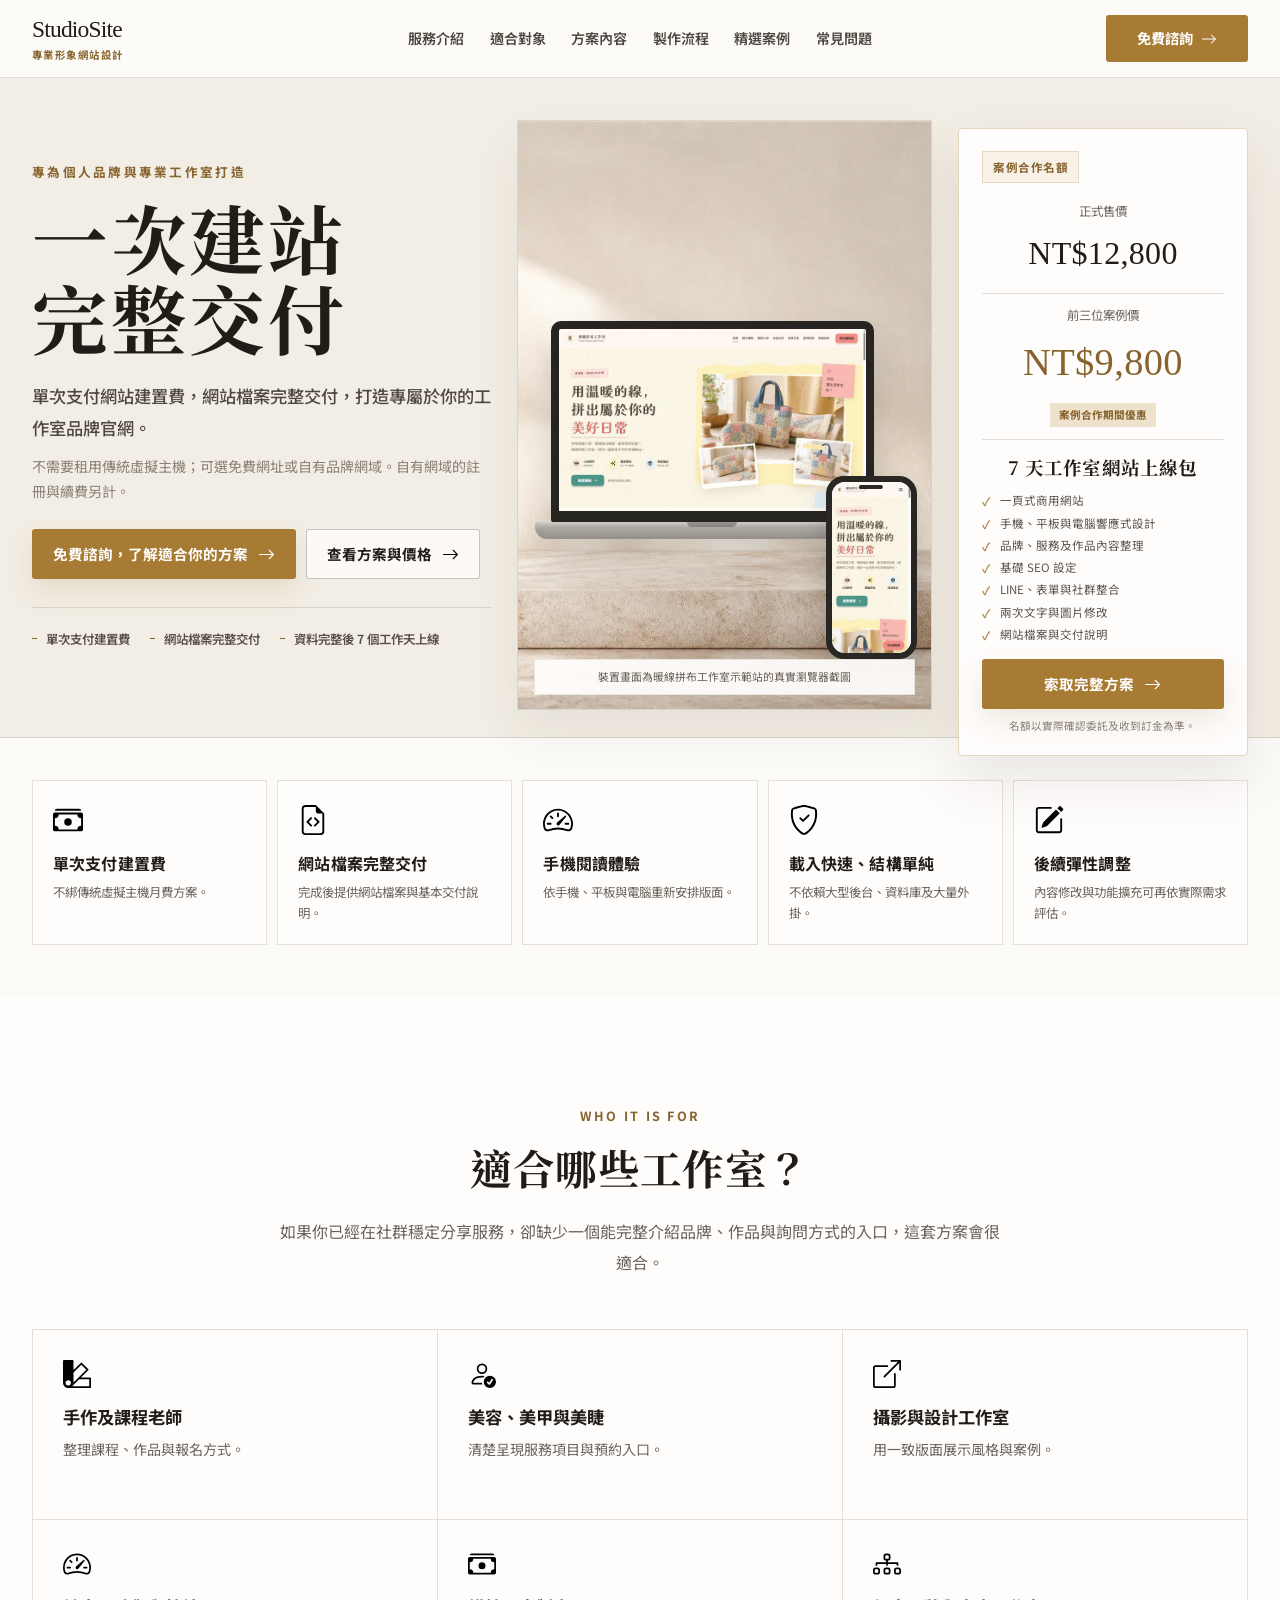
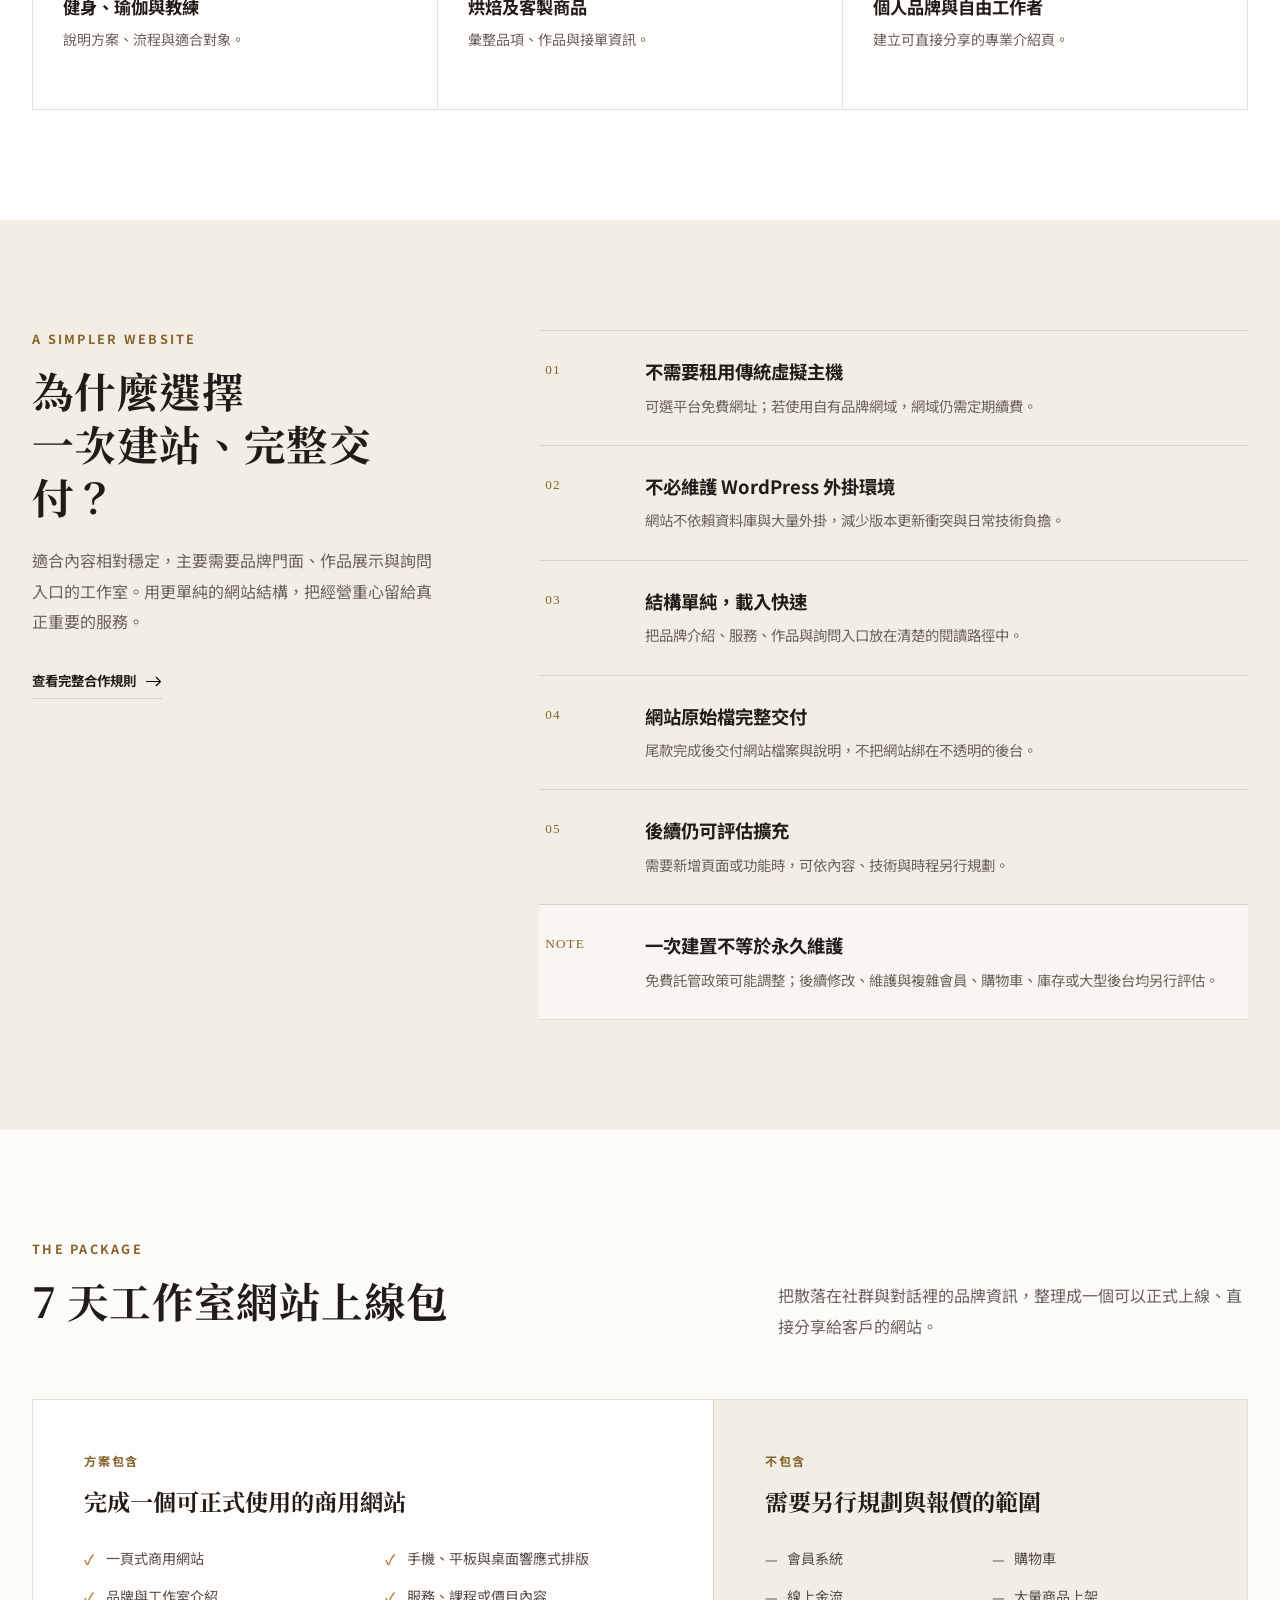
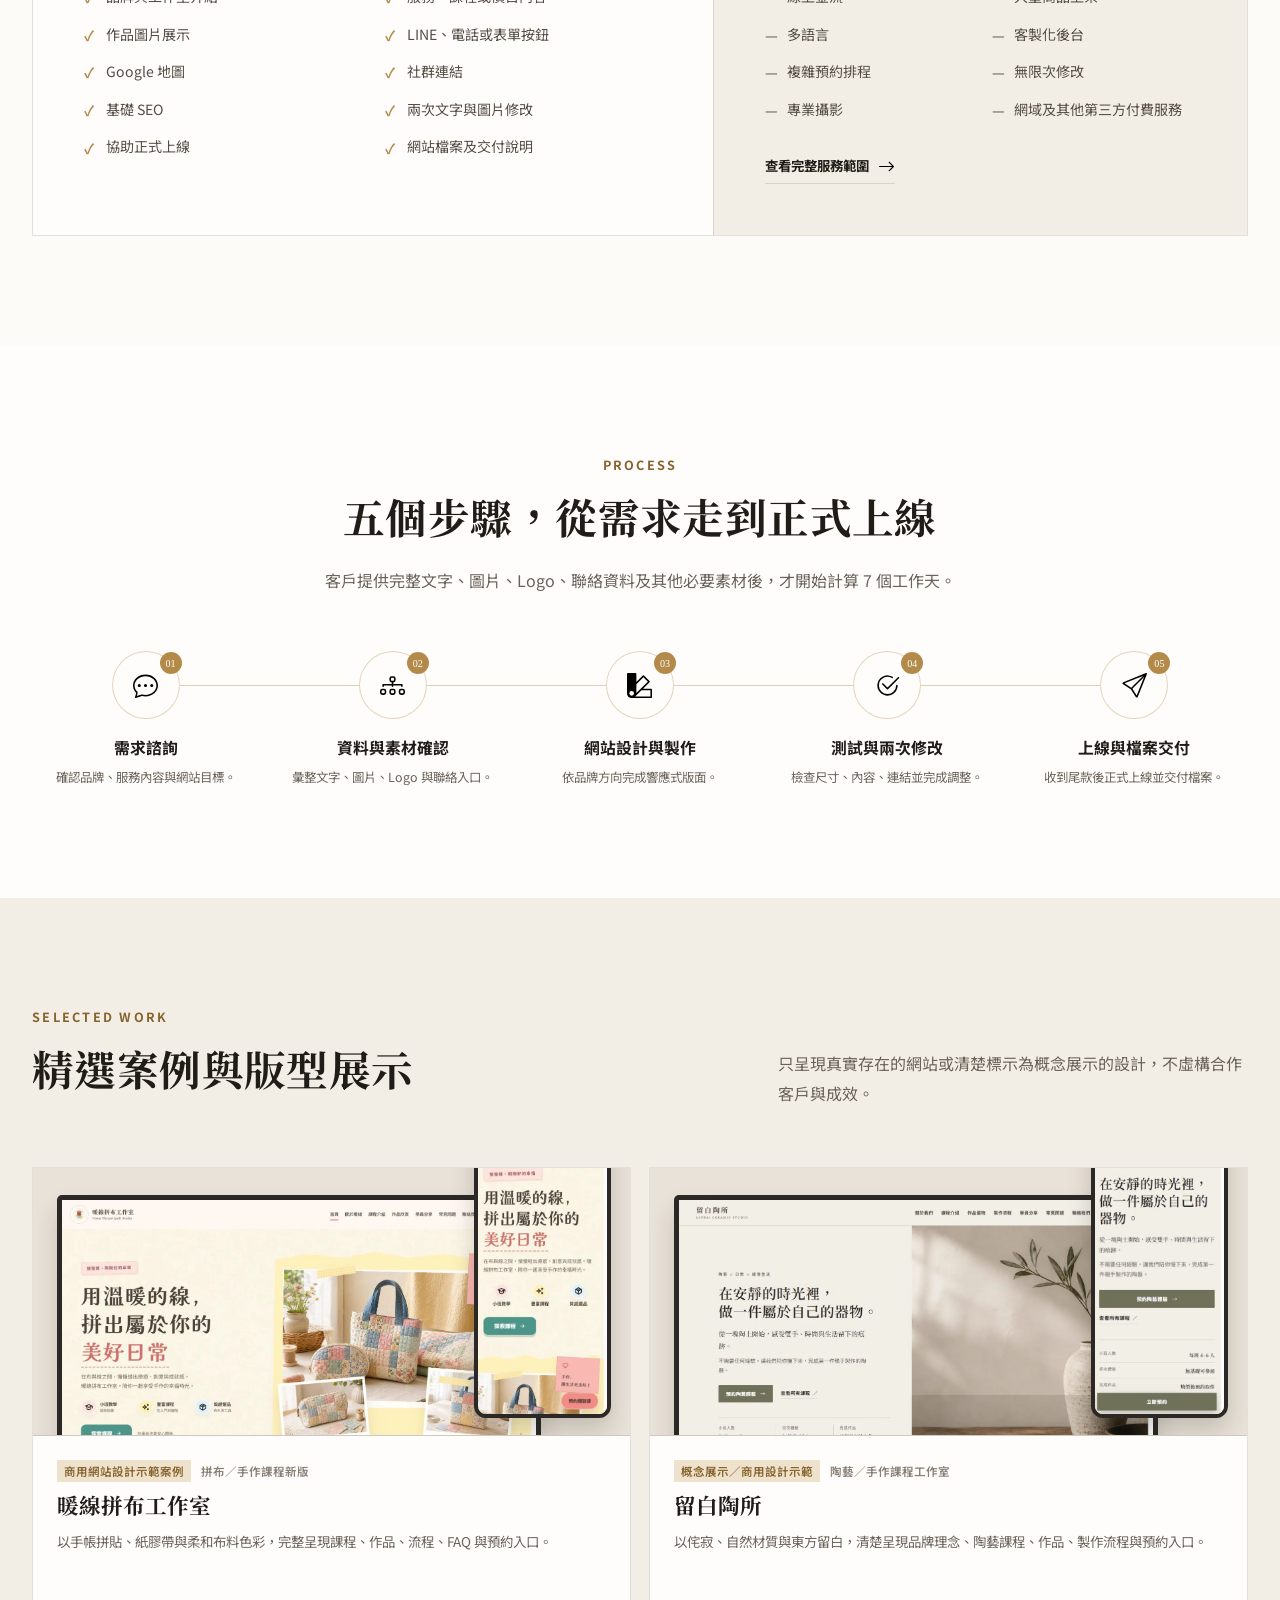
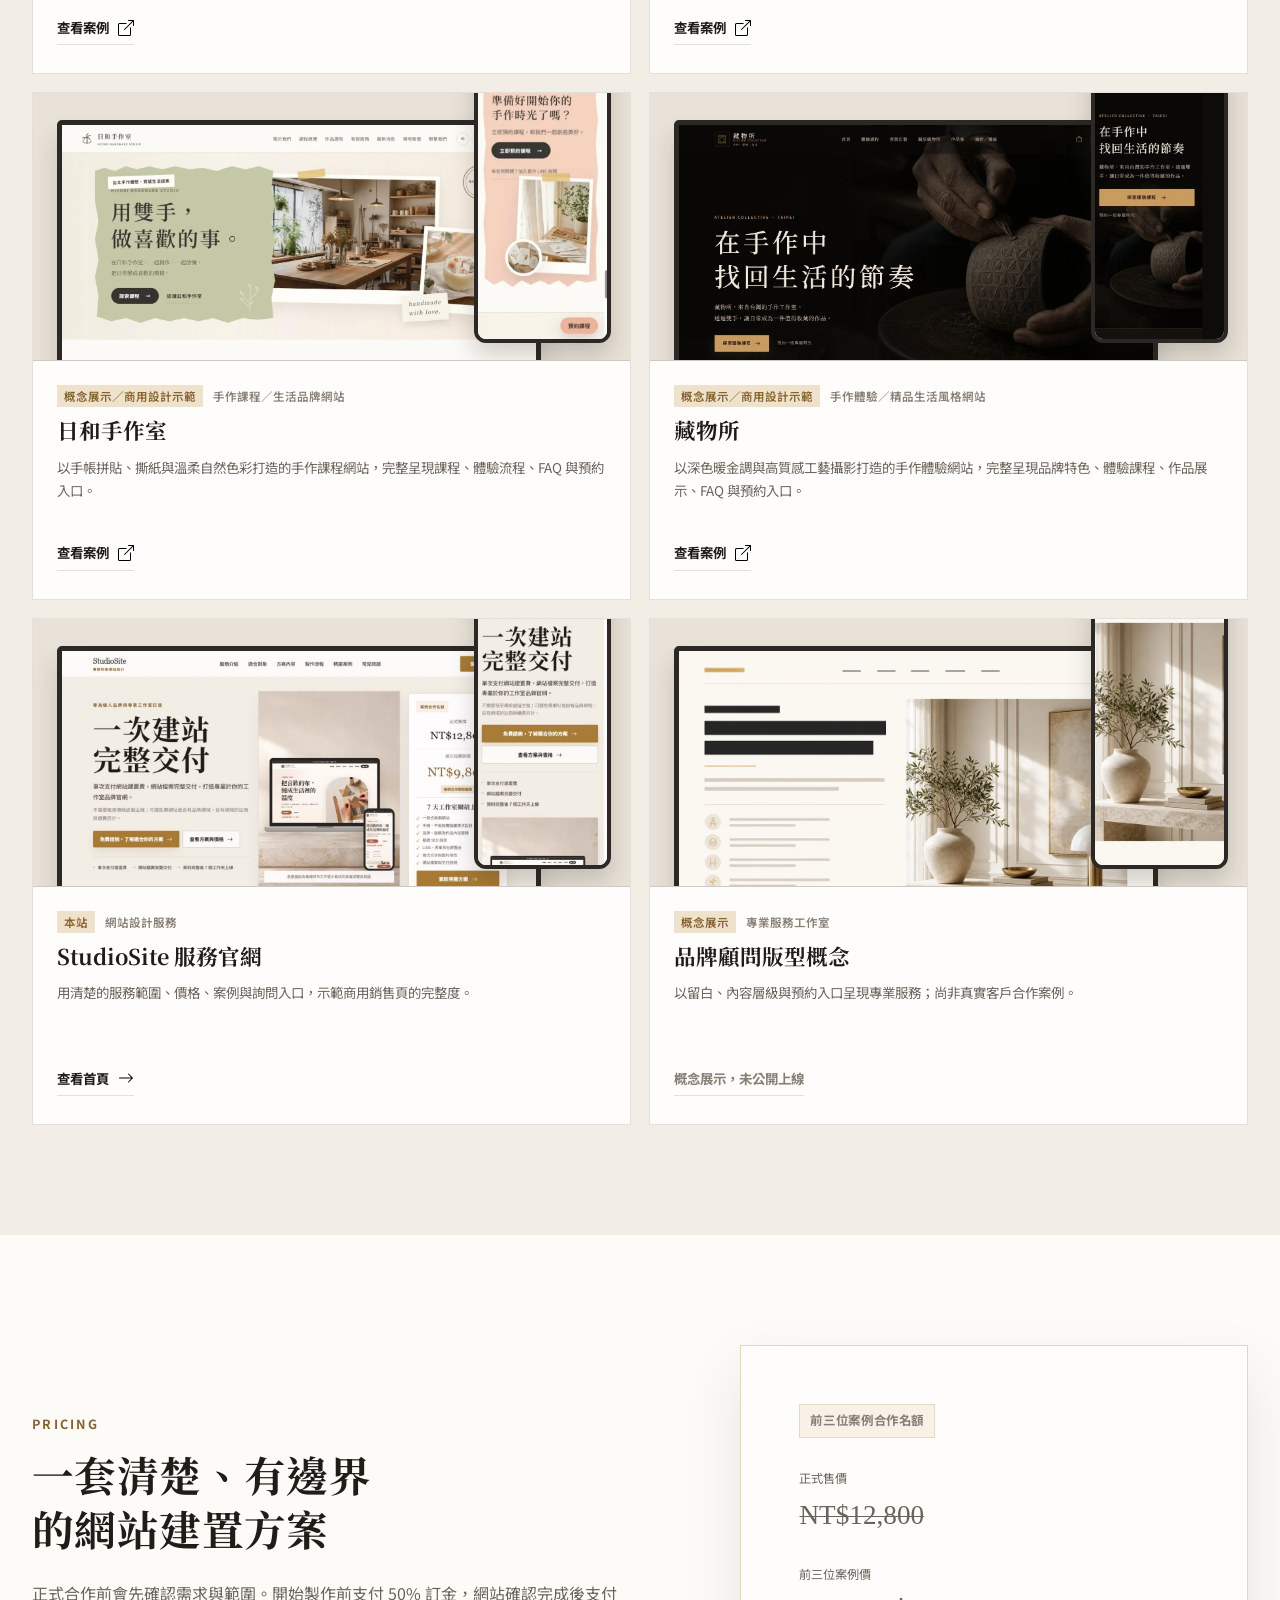
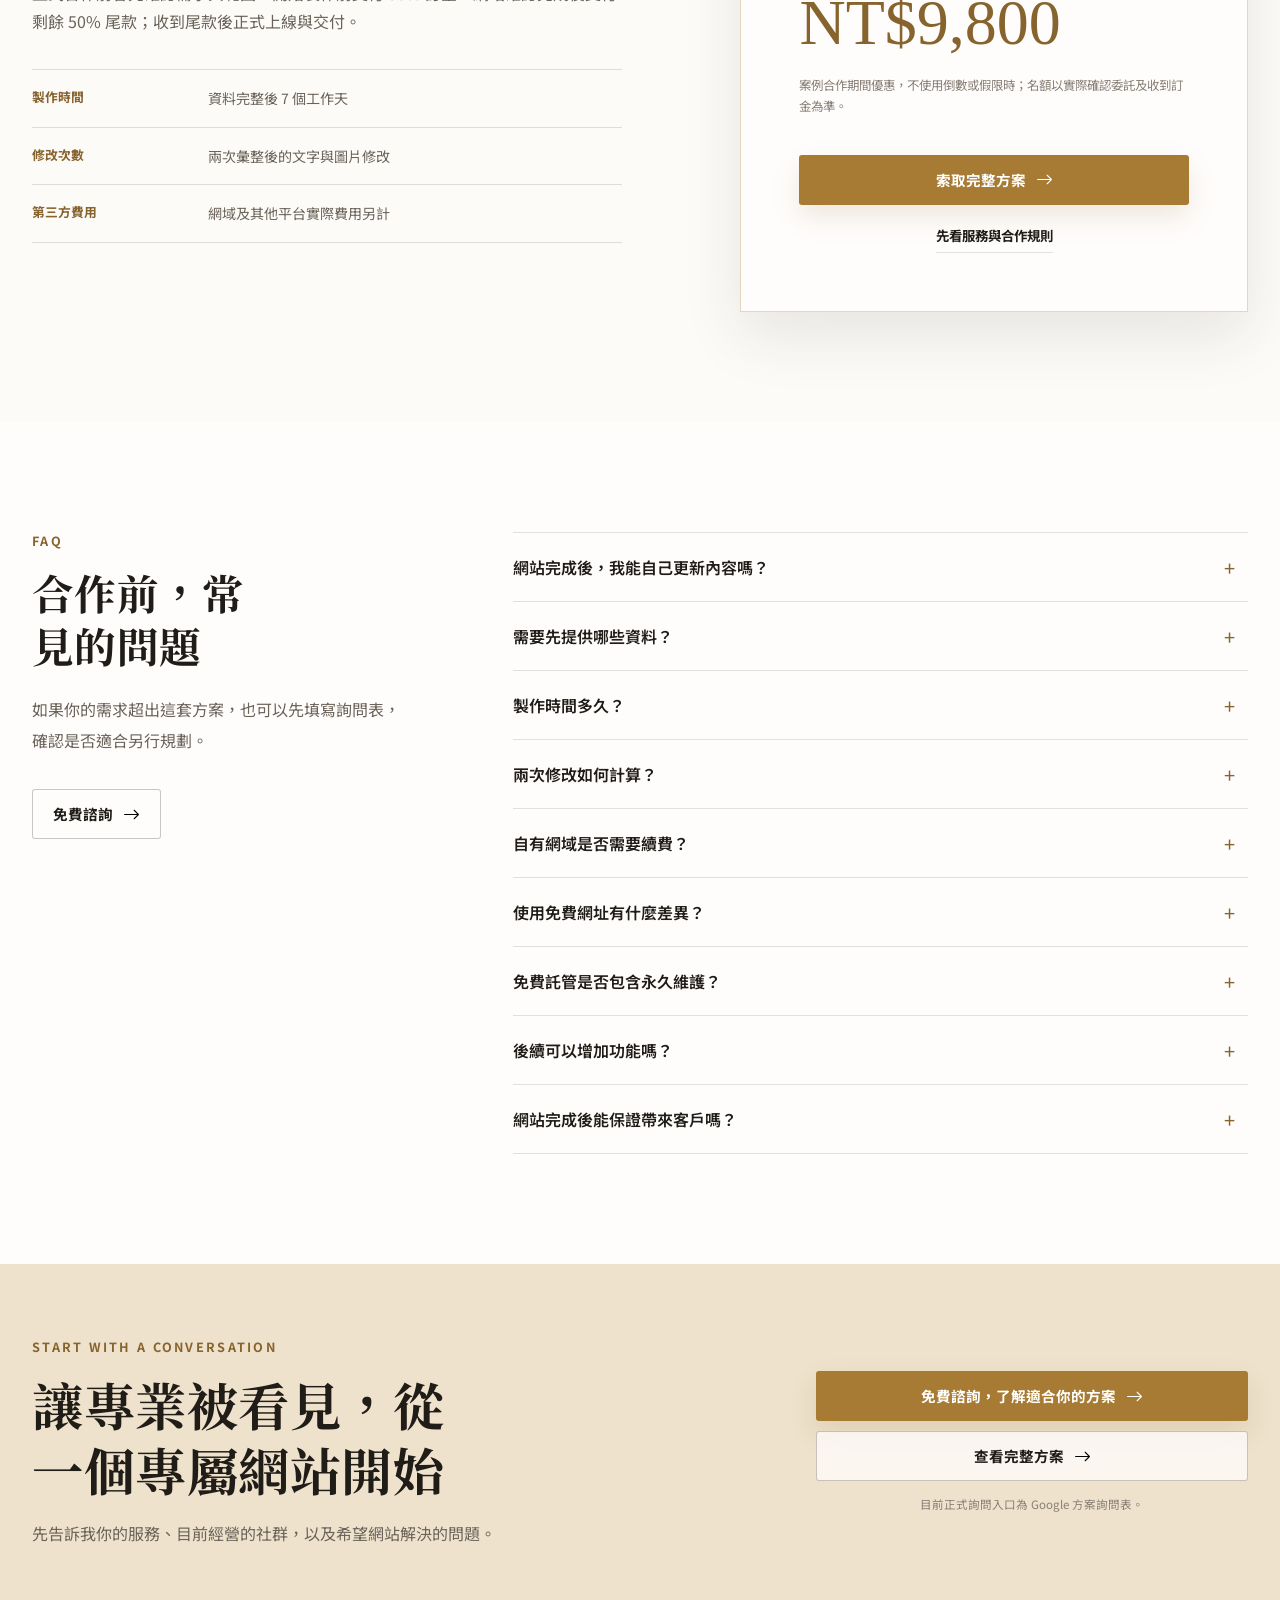
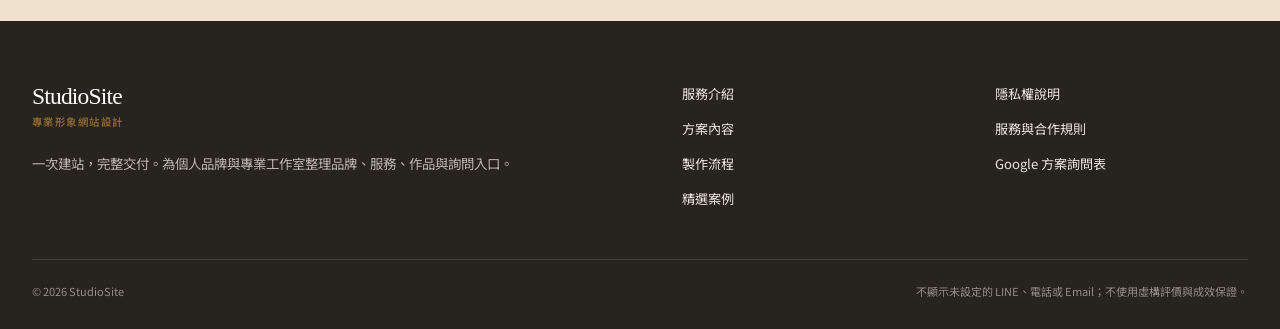
==== commit 3ad600cd: "Restore StudioSite and update Warm Thread case" ====
--- a/index.html
+++ b/index.html
@@ -133,13 +133,13 @@
           <div class="device-stage" aria-label="暖線拼布工作室示範網站的桌面與手機畫面">
             <div class="laptop" aria-hidden="true">
               <div class="laptop-screen">
-                <img src="assets/warm-thread-desktop.webp" alt="" width="1440" height="900" decoding="async">
+                <img src="assets/warm-thread-desktop.webp" alt="" width="1425" height="891" decoding="async">
               </div>
               <div class="laptop-base"></div>
             </div>
             <div class="phone" aria-hidden="true">
               <div class="phone-screen">
-                <img src="assets/warm-thread-mobile.webp" alt="" width="390" height="844" decoding="async">
+                <img src="assets/warm-thread-mobile.webp" alt="" width="375" height="812" decoding="async">
               </div>
             </div>
           </div>
@@ -392,19 +392,19 @@
         </div>
         <div class="case-grid">
           <article class="case-card reveal">
-            <a class="case-media" href="https://gavin1424.github.io/warm-thread-patchwork-demo/" target="_blank" rel="noopener" aria-label="查看暖線拼布工作室示範網站">
+            <a class="case-media" href="https://gavin1424.github.io/handmade-studio-demo/" target="_blank" rel="noopener" aria-label="查看暖線拼布工作室新版示範網站">
               <span class="case-desktop">
-                <img src="assets/warm-thread-desktop.webp" alt="暖線拼布工作室示範網站桌面首頁" width="1440" height="900" loading="lazy" decoding="async">
+                <img src="assets/warm-thread-desktop.webp" alt="暖線拼布工作室新版示範網站桌面首頁" width="1425" height="891" loading="lazy" decoding="async">
               </span>
               <span class="case-phone">
-                <img src="assets/warm-thread-mobile.webp" alt="暖線拼布工作室示範網站手機首頁" width="390" height="844" loading="lazy" decoding="async">
+                <img src="assets/warm-thread-mobile.webp" alt="暖線拼布工作室新版示範網站手機首頁" width="375" height="812" loading="lazy" decoding="async">
               </span>
             </a>
             <div class="case-copy">
-              <p><span>商用網站設計示範案例</span> 拼布／手作課程</p>
+              <p><span>商用網站設計示範案例</span> 拼布／手作課程新版</p>
               <h3>暖線拼布工作室</h3>
-              <p>將課程、作品、流程與預約入口整理成手機友善的一頁式品牌網站。</p>
-              <a class="text-link" href="https://gavin1424.github.io/warm-thread-patchwork-demo/" target="_blank" rel="noopener">
+              <p>以手帳拼貼、紙膠帶與柔和布料色彩，完整呈現課程、作品、流程、FAQ 與預約入口。</p>
+              <a class="text-link" href="https://gavin1424.github.io/handmade-studio-demo/" target="_blank" rel="noopener">
                 查看案例
                 <img src="assets/icons/box-arrow-up-right.svg" alt="" width="16" height="16" aria-hidden="true">
               </a>
